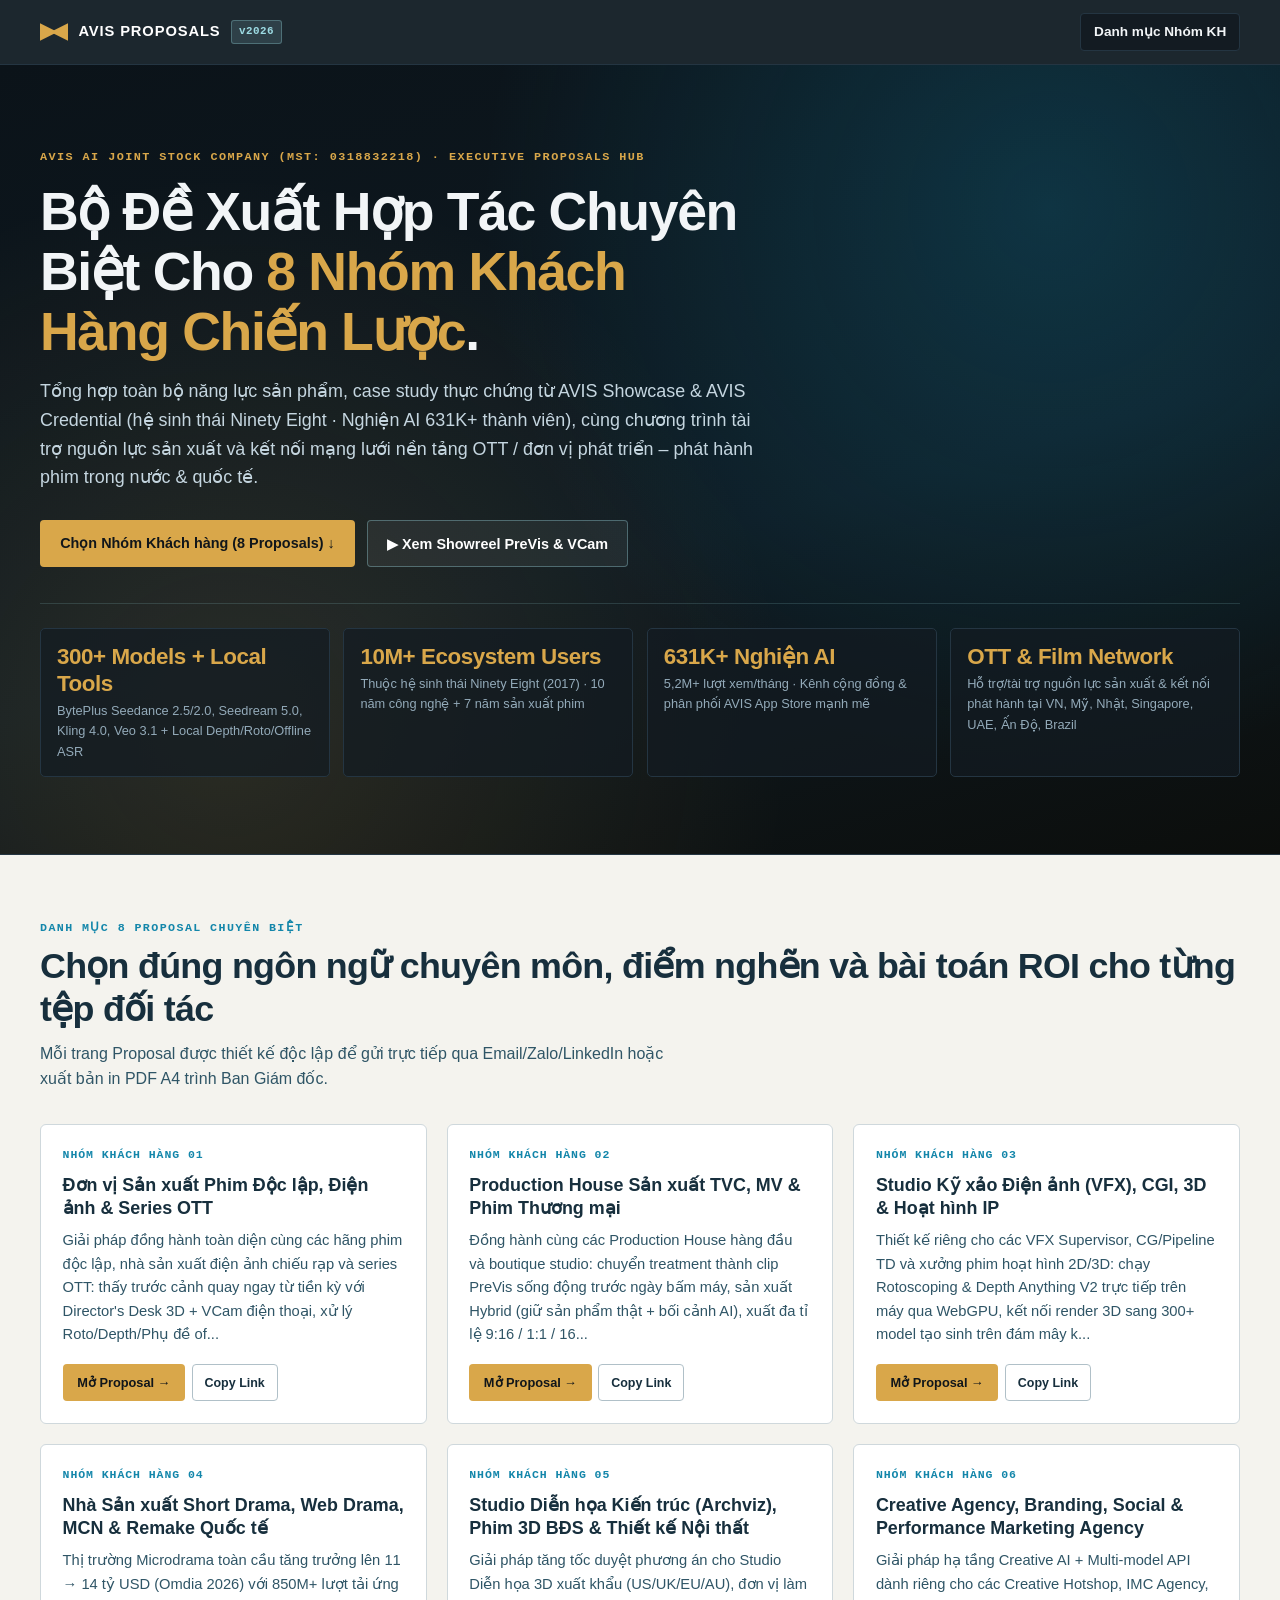
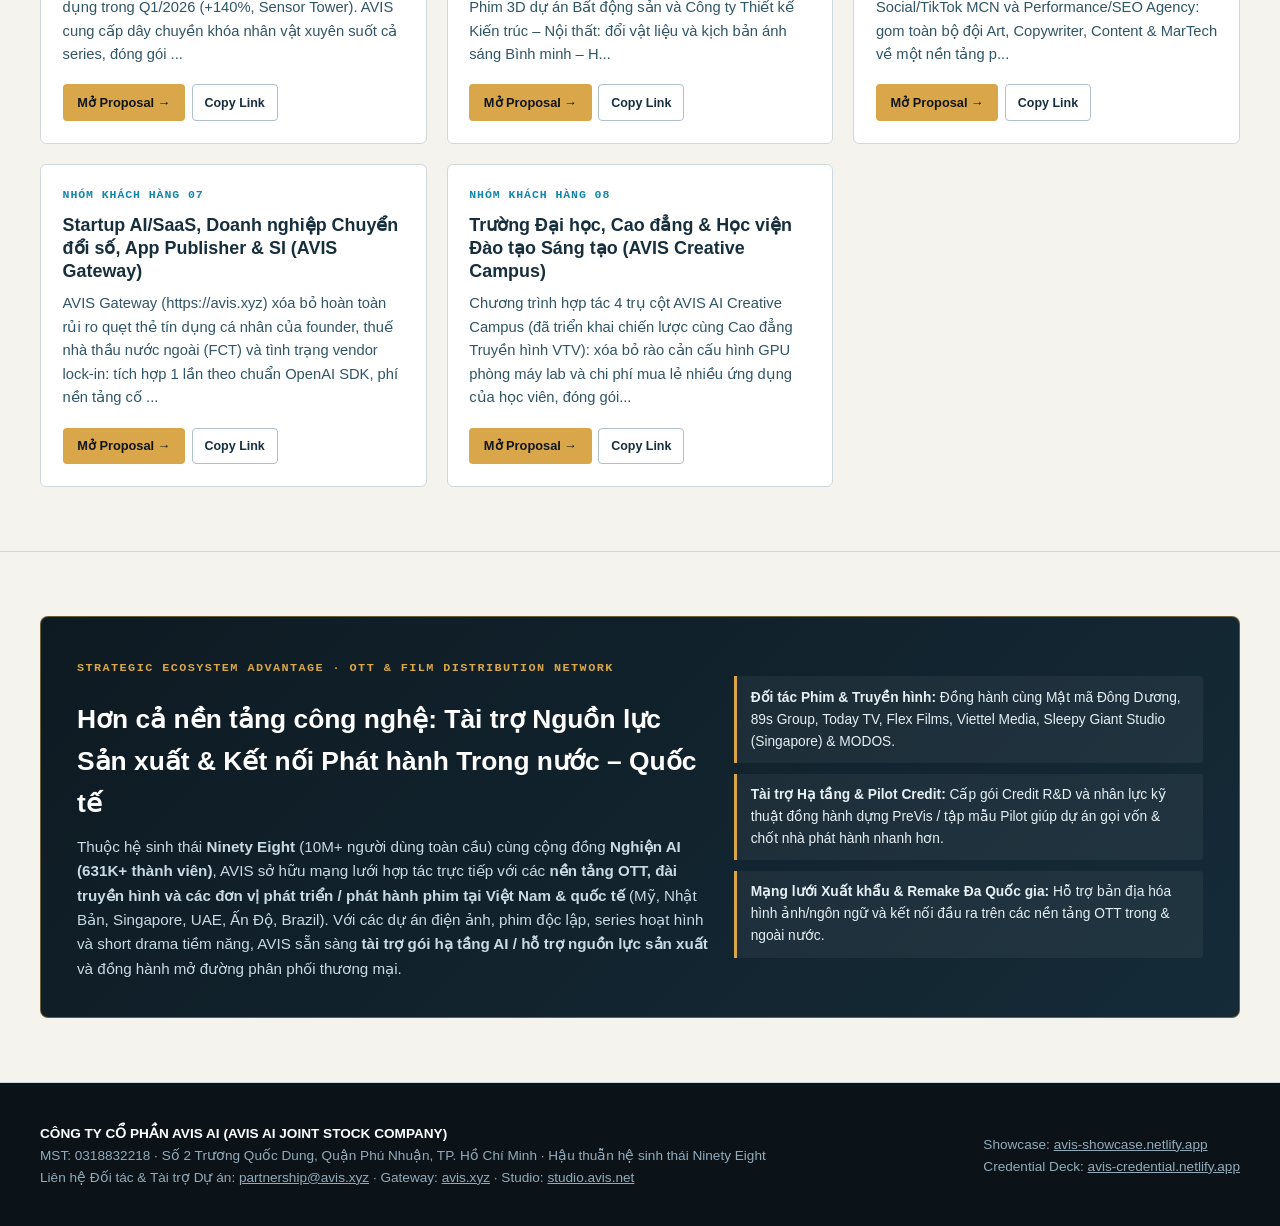
==== index.html @ 112bb8b4 "feat: publish AVIS executive HTML proposals for 8 customer segments" ====
<!DOCTYPE html>
<html lang="vi">
<head>
  <meta charset="utf-8">
  <meta name="viewport" content="width=device-width, initial-scale=1">
  <title>AVIS Executive Proposals Portal — Hồ sơ Đề xuất Hợp tác theo Nhóm Khách hàng</title>
  <meta name="description" content="Cổng tổng hợp trọn bộ HTML Executive Proposals cá nhân hóa theo 8 nhóm khách hàng B2B, Studio, Hãng Phim Độc lập, VFX, Archviz, Agency và Học viện của Công ty Cổ phần AVIS AI.">
  <link rel="stylesheet" href="assets/proposals.css">
</head>
<body>
<header class="site-header">
  <div class="header-inner">
    <a class="site-logo" href="index.html">
      <svg viewBox="0 0 32 20" aria-hidden="true" focusable="false"><polygon points="0,0 20,10 0,20"></polygon><polygon points="32,0 12,10 32,20"></polygon></svg>
      <span>AVIS PROPOSALS</span>
      <span class="logo-badge">v2026</span>
    </a>
    <nav class="site-nav" aria-label="Danh mục Proposal theo nhóm khách hàng">
      <button
        class="menu-button"
        type="button"
        popovertarget="site-menu"
        popovertargetaction="toggle"
        aria-controls="site-menu"
      >
        <span>Danh mục Nhóm KH</span>
      </button>
      <ul id="site-menu" class="site-menu" popover="auto">
        <li><a href="index.html" aria-current="page">Tổng quan</a></li><li><a href="proposals/indie-cinema-ott.html">Phim Độc lập &amp; OTT</a></li><li><a href="proposals/production-house-tvc.html">Production House TVC</a></li><li><a href="proposals/vfx-cgi-animation.html">VFX, CGI &amp; 3D</a></li><li><a href="proposals/short-drama-remake.html">Short Drama &amp; Remake</a></li><li><a href="proposals/archviz-interior-design.html">Archviz &amp; Nội thất</a></li><li><a href="proposals/creative-digital-agency.html">Creative &amp; Digital Agency</a></li><li><a href="proposals/ai-saas-enterprise-gateway.html">AI SaaS &amp; Gateway API</a></li><li><a href="proposals/creative-campus-academy.html">Đại học &amp; Học viện (Campus)</a></li>
      </ul>
    </nav>
  </div>
</header>

<main>
  <section class="hero">
    <div class="container">
      <span class="kicker">AVIS AI JOINT STOCK COMPANY (MST: 0318832218) · EXECUTIVE PROPOSALS HUB</span>
      <h1>Bộ Đề Xuất Hợp Tác Chuyên Biệt Cho <span class="accent-gold">8 Nhóm Khách Hàng Chiến Lược</span>.</h1>
      <p class="hero-sub">
        Tổng hợp toàn bộ năng lực sản phẩm, case study thực chứng từ AVIS Showcase &amp; AVIS Credential (hệ sinh thái Ninety Eight · Nghiện AI 631K+ thành viên),
        cùng chương trình tài trợ nguồn lực sản xuất và kết nối mạng lưới nền tảng OTT / đơn vị phát triển – phát hành phim trong nước &amp; quốc tế.
      </p>
      <div class="hero-actions">
        <a class="btn btn-primary" href="#segments">Chọn Nhóm Khách hàng (8 Proposals) ↓</a>
        <button
          type="button"
          class="btn btn-secondary"
          data-video-src="https://avis-showcase.netlify.app/assets/videos/previs-showreel.mp4"
          data-video-title="AVIS Plan & PreVis Showreel (3D Blockout + VCam + AI Render)"
          data-video-poster="https://avis-showcase.netlify.app/assets/posters/previs.jpg"
        >▶ Xem Showreel PreVis &amp; VCam</button>
      </div>
      <div class="credential-strip">
        <div class="cred-stat">
          <strong>300+ Models + Local Tools</strong>
          <span>BytePlus Seedance 2.5/2.0, Seedream 5.0, Kling 4.0, Veo 3.1 + Local Depth/Roto/Offline ASR</span>
        </div>
        <div class="cred-stat">
          <strong>10M+ Ecosystem Users</strong>
          <span>Thuộc hệ sinh thái Ninety Eight (2017) · 10 năm công nghệ + 7 năm sản xuất phim</span>
        </div>
        <div class="cred-stat">
          <strong>631K+ Nghiện AI</strong>
          <span>5,2M+ lượt xem/tháng · Kênh cộng đồng &amp; phân phối AVIS App Store mạnh mẽ</span>
        </div>
        <div class="cred-stat">
          <strong>OTT &amp; Film Network</strong>
          <span>Hỗ trợ/tài trợ nguồn lực sản xuất &amp; kết nối phát hành tại VN, Mỹ, Nhật, Singapore, UAE, Ấn Độ, Brazil</span>
        </div>
      </div>
    </div>
  </section>

  <section id="segments" class="section">
    <div class="container">
      <div class="section-header">
        <span class="eyebrow">DANH MỤC 8 PROPOSAL CHUYÊN BIỆT</span>
        <h2>Chọn đúng ngôn ngữ chuyên môn, điểm nghẽn và bài toán ROI cho từng tệp đối tác</h2>
        <p>Mỗi trang Proposal được thiết kế độc lập để gửi trực tiếp qua Email/Zalo/LinkedIn hoặc xuất bản in PDF A4 trình Ban Giám đốc.</p>
      </div>
      <div class="grid-2">
        <article class="card">
        <span class="card-num">NHÓM KHÁCH HÀNG 01</span>
        <h3><a class="proposal-link-card" href="proposals/indie-cinema-ott.html">Đơn vị Sản xuất Phim Độc lập, Điện ảnh &amp; Series OTT</a></h3>
        <p>Giải pháp đồng hành toàn diện cùng các hãng phim độc lập, nhà sản xuất điện ảnh chiếu rạp và series OTT: thấy trước cảnh quay ngay từ tiền kỳ với Director&#x27;s Desk 3D + VCam điện thoại, xử lý Roto/Depth/Phụ đề of...</p>
        <div class="pill-row">
          <a class="btn btn-primary" style="padding: 0.45rem 0.85rem; font-size: 0.8rem;" href="proposals/indie-cinema-ott.html">Mở Proposal →</a>
          <button type="button" class="btn btn-secondary" style="padding: 0.45rem 0.75rem; font-size: 0.78rem; color: var(--ink); border-color: var(--border-strong);" data-copy-url="proposals/indie-cinema-ott.html">Copy Link</button>
        </div>
      </article><article class="card">
        <span class="card-num">NHÓM KHÁCH HÀNG 02</span>
        <h3><a class="proposal-link-card" href="proposals/production-house-tvc.html">Production House Sản xuất TVC, MV &amp; Phim Thương mại</a></h3>
        <p>Đồng hành cùng các Production House hàng đầu và boutique studio: chuyển treatment thành clip PreVis sống động trước ngày bấm máy, sản xuất Hybrid (giữ sản phẩm thật + bối cảnh AI), xuất đa tỉ lệ 9:16 / 1:1 / 16...</p>
        <div class="pill-row">
          <a class="btn btn-primary" style="padding: 0.45rem 0.85rem; font-size: 0.8rem;" href="proposals/production-house-tvc.html">Mở Proposal →</a>
          <button type="button" class="btn btn-secondary" style="padding: 0.45rem 0.75rem; font-size: 0.78rem; color: var(--ink); border-color: var(--border-strong);" data-copy-url="proposals/production-house-tvc.html">Copy Link</button>
        </div>
      </article><article class="card">
        <span class="card-num">NHÓM KHÁCH HÀNG 03</span>
        <h3><a class="proposal-link-card" href="proposals/vfx-cgi-animation.html">Studio Kỹ xảo Điện ảnh (VFX), CGI, 3D &amp; Hoạt hình IP</a></h3>
        <p>Thiết kế riêng cho các VFX Supervisor, CG/Pipeline TD và xưởng phim hoạt hình 2D/3D: chạy Rotoscoping &amp; Depth Anything V2 trực tiếp trên máy qua WebGPU, kết nối render 3D sang 300+ model tạo sinh trên đám mây k...</p>
        <div class="pill-row">
          <a class="btn btn-primary" style="padding: 0.45rem 0.85rem; font-size: 0.8rem;" href="proposals/vfx-cgi-animation.html">Mở Proposal →</a>
          <button type="button" class="btn btn-secondary" style="padding: 0.45rem 0.75rem; font-size: 0.78rem; color: var(--ink); border-color: var(--border-strong);" data-copy-url="proposals/vfx-cgi-animation.html">Copy Link</button>
        </div>
      </article><article class="card">
        <span class="card-num">NHÓM KHÁCH HÀNG 04</span>
        <h3><a class="proposal-link-card" href="proposals/short-drama-remake.html">Nhà Sản xuất Short Drama, Web Drama, MCN &amp; Remake Quốc tế</a></h3>
        <p>Thị trường Microdrama toàn cầu tăng trưởng lên 11 → 14 tỷ USD (Omdia 2026) với 850M+ lượt tải ứng dụng trong Q1/2026 (+140%, Sensor Tower). AVIS cung cấp dây chuyền khóa nhân vật xuyên suốt cả series, đóng gói ...</p>
        <div class="pill-row">
          <a class="btn btn-primary" style="padding: 0.45rem 0.85rem; font-size: 0.8rem;" href="proposals/short-drama-remake.html">Mở Proposal →</a>
          <button type="button" class="btn btn-secondary" style="padding: 0.45rem 0.75rem; font-size: 0.78rem; color: var(--ink); border-color: var(--border-strong);" data-copy-url="proposals/short-drama-remake.html">Copy Link</button>
        </div>
      </article><article class="card">
        <span class="card-num">NHÓM KHÁCH HÀNG 05</span>
        <h3><a class="proposal-link-card" href="proposals/archviz-interior-design.html">Studio Diễn họa Kiến trúc (Archviz), Phim 3D BĐS &amp; Thiết kế Nội thất</a></h3>
        <p>Giải pháp tăng tốc duyệt phương án cho Studio Diễn họa 3D xuất khẩu (US/UK/EU/AU), đơn vị làm Phim 3D dự án Bất động sản và Công ty Thiết kế Kiến trúc – Nội thất: đổi vật liệu và kịch bản ánh sáng Bình minh – H...</p>
        <div class="pill-row">
          <a class="btn btn-primary" style="padding: 0.45rem 0.85rem; font-size: 0.8rem;" href="proposals/archviz-interior-design.html">Mở Proposal →</a>
          <button type="button" class="btn btn-secondary" style="padding: 0.45rem 0.75rem; font-size: 0.78rem; color: var(--ink); border-color: var(--border-strong);" data-copy-url="proposals/archviz-interior-design.html">Copy Link</button>
        </div>
      </article><article class="card">
        <span class="card-num">NHÓM KHÁCH HÀNG 06</span>
        <h3><a class="proposal-link-card" href="proposals/creative-digital-agency.html">Creative Agency, Branding, Social &amp; Performance Marketing Agency</a></h3>
        <p>Giải pháp hạ tầng Creative AI + Multi-model API dành riêng cho các Creative Hotshop, IMC Agency, Social/TikTok MCN và Performance/SEO Agency: gom toàn bộ đội Art, Copywriter, Content &amp; MarTech về một nền tảng p...</p>
        <div class="pill-row">
          <a class="btn btn-primary" style="padding: 0.45rem 0.85rem; font-size: 0.8rem;" href="proposals/creative-digital-agency.html">Mở Proposal →</a>
          <button type="button" class="btn btn-secondary" style="padding: 0.45rem 0.75rem; font-size: 0.78rem; color: var(--ink); border-color: var(--border-strong);" data-copy-url="proposals/creative-digital-agency.html">Copy Link</button>
        </div>
      </article><article class="card">
        <span class="card-num">NHÓM KHÁCH HÀNG 07</span>
        <h3><a class="proposal-link-card" href="proposals/ai-saas-enterprise-gateway.html">Startup AI/SaaS, Doanh nghiệp Chuyển đổi số, App Publisher &amp; SI (AVIS Gateway)</a></h3>
        <p>AVIS Gateway (https://avis.xyz) xóa bỏ hoàn toàn rủi ro quẹt thẻ tín dụng cá nhân của founder, thuế nhà thầu nước ngoài (FCT) và tình trạng vendor lock-in: tích hợp 1 lần theo chuẩn OpenAI SDK, phí nền tảng cố ...</p>
        <div class="pill-row">
          <a class="btn btn-primary" style="padding: 0.45rem 0.85rem; font-size: 0.8rem;" href="proposals/ai-saas-enterprise-gateway.html">Mở Proposal →</a>
          <button type="button" class="btn btn-secondary" style="padding: 0.45rem 0.75rem; font-size: 0.78rem; color: var(--ink); border-color: var(--border-strong);" data-copy-url="proposals/ai-saas-enterprise-gateway.html">Copy Link</button>
        </div>
      </article><article class="card">
        <span class="card-num">NHÓM KHÁCH HÀNG 08</span>
        <h3><a class="proposal-link-card" href="proposals/creative-campus-academy.html">Trường Đại học, Cao đẳng &amp; Học viện Đào tạo Sáng tạo (AVIS Creative Campus)</a></h3>
        <p>Chương trình hợp tác 4 trụ cột AVIS AI Creative Campus (đã triển khai chiến lược cùng Cao đẳng Truyền hình VTV): xóa bỏ rào cản cấu hình GPU phòng máy lab và chi phí mua lẻ nhiều ứng dụng của học viên, đóng gói...</p>
        <div class="pill-row">
          <a class="btn btn-primary" style="padding: 0.45rem 0.85rem; font-size: 0.8rem;" href="proposals/creative-campus-academy.html">Mở Proposal →</a>
          <button type="button" class="btn btn-secondary" style="padding: 0.45rem 0.75rem; font-size: 0.78rem; color: var(--ink); border-color: var(--border-strong);" data-copy-url="proposals/creative-campus-academy.html">Copy Link</button>
        </div>
      </article>
      </div>
    </div>
  </section>

  <section class="section">
  <div class="container">
    <div class="ott-banner">
      <div>
        <span class="kicker">STRATEGIC ECOSYSTEM ADVANTAGE · OTT &amp; FILM DISTRIBUTION NETWORK</span>
        <h3>Hơn cả nền tảng công nghệ: Tài trợ Nguồn lực Sản xuất &amp; Kết nối Phát hành Trong nước – Quốc tế</h3>
        <p>
          Thuộc hệ sinh thái <strong>Ninety Eight</strong> (10M+ người dùng toàn cầu) cùng cộng đồng <strong>Nghiện AI (631K+ thành viên)</strong>,
          AVIS sở hữu mạng lưới hợp tác trực tiếp với các <strong>nền tảng OTT, đài truyền hình và các đơn vị phát triển / phát hành phim tại Việt Nam &amp; quốc tế</strong>
          (Mỹ, Nhật Bản, Singapore, UAE, Ấn Độ, Brazil). Với các dự án điện ảnh, phim độc lập, series hoạt hình và short drama tiềm năng,
          AVIS sẵn sàng <strong>tài trợ gói hạ tầng AI / hỗ trợ nguồn lực sản xuất</strong> và đồng hành mở đường phân phối thương mại.
        </p>
      </div>
      <ul class="ott-list">
        <li><strong>Đối tác Phim &amp; Truyền hình:</strong> Đồng hành cùng Mật mã Đông Dương, 89s Group, Today TV, Flex Films, Viettel Media, Sleepy Giant Studio (Singapore) &amp; MODOS.</li>
        <li><strong>Tài trợ Hạ tầng &amp; Pilot Credit:</strong> Cấp gói Credit R&amp;D và nhân lực kỹ thuật đồng hành dựng PreVis / tập mẫu Pilot giúp dự án gọi vốn &amp; chốt nhà phát hành nhanh hơn.</li>
        <li><strong>Mạng lưới Xuất khẩu &amp; Remake Đa Quốc gia:</strong> Hỗ trợ bản địa hóa hình ảnh/ngôn ngữ và kết nối đầu ra trên các nền tảng OTT trong &amp; ngoài nước.</li>
      </ul>
    </div>
  </div>
</section>
</main>

<footer class="site-footer">
  <div class="container footer-grid">
    <div>
      <strong>CÔNG TY CỔ PHẦN AVIS AI (AVIS AI JOINT STOCK COMPANY)</strong><br>
      MST: 0318832218 · Số 2 Trương Quốc Dung, Quận Phú Nhuận, TP. Hồ Chí Minh · Hậu thuẫn hệ sinh thái Ninety Eight<br>
      Liên hệ Đối tác &amp; Tài trợ Dự án: <a href="mailto:partnership@avis.xyz">partnership@avis.xyz</a> ·
      Gateway: <a href="https://avis.xyz" target="_blank" rel="noopener">avis.xyz</a> ·
      Studio: <a href="https://studio.avis.net" target="_blank" rel="noopener">studio.avis.net</a>
    </div>
    <div>
      Showcase: <a href="https://avis-showcase.netlify.app/" target="_blank" rel="noopener">avis-showcase.netlify.app</a><br>
      Credential Deck: <a href="https://avis-credential.netlify.app/" target="_blank" rel="noopener">avis-credential.netlify.app</a>
    </div>
  </div>
</footer>

<dialog id="demoVideoDialog" class="video-dialog" closedby="any" aria-labelledby="demoDialogTitle">
  <div class="dialog-inner">
    <form method="dialog" class="dialog-bar">
      <h2 id="demoDialogTitle">AVIS Showcase Demo</h2>
      <button type="submit" class="dialog-close-btn">Đóng (Esc)</button>
    </form>
    <video id="dialogVideoPlayer" class="dialog-video" controls playsinline preload="metadata"></video>
  </div>
</dialog>
<script type="module" src="assets/proposals.js"></script>
</body>
</html>
---- assets/proposals.css ----
/* ==========================================================================
   AVIS Executive Proposals Design System
   Synthesized from avis-showcase.netlify.app + avis-credential.netlify.app
   ========================================================================== */

:root {
  /* Dark Cinematic Tokens (from avis-showcase & avis-credential dark slides) */
  --bg-dark: #0c0e0c;
  --bg-navy: #0e1a22;
  --surface-dark: #131b22;
  --surface-elevated: #18242e;
  --border-dark: #243542;
  --text-on-dark: #f2f5f7;
  --text-muted-dark: #93aab9;

  /* Warm Paper Executive Tokens (from avis-credential paper slides & showcase film section) */
  --bg-paper: #f4f3ee;
  --surface-paper: #ffffff;
  --surface-subtle: #ebede8;
  --border-paper: #cfd8dc;
  --border-strong: #b0c0c8;
  --ink: #172f3d;
  --ink-secondary: #2f5566;
  --ink-muted: #567384;

  /* Brand Accents */
  --azure: #1386aa;
  --azure-deep: #0f6986;
  --azure-light: #9ddce4;
  --azure-tint: #e6f3f6;
  --gold: #d9a74a;
  --gold-deep: #8f6b28;
  --gold-soft: rgba(217, 167, 74, 0.14);

  /* Typography */
  --font-sans: "Inter", -apple-system, BlinkMacSystemFont, "Segoe UI", Roboto, "Helvetica Neue", Arial, sans-serif;
  --font-serif: "Cinzel", Georgia, "Times New Roman", serif;
  --font-mono: ui-monospace, "SF Mono", Menlo, Consolas, monospace;

  --max-w: 1240px;
  --header-h: 4rem;
}

*,
*::before,
*::after {
  box-sizing: border-box;
}

html {
  scroll-behavior: smooth;
  color-scheme: light;
}

body {
  margin: 0;
  font-family: var(--font-sans);
  background: var(--bg-paper);
  color: var(--ink);
  line-height: 1.6;
  -webkit-font-smoothing: antialiased;
}

a {
  color: inherit;
}

:focus-visible {
  outline: 3px solid var(--azure);
  outline-offset: 3px;
}

/* ==========================================================================
   Responsive Site Header & Navbar (modern-web-guidance: navbar)
   ========================================================================== */
.site-header {
  position: sticky;
  inset-block-start: 0;
  z-index: 90;
  background: rgba(14, 26, 34, 0.94);
  backdrop-filter: blur(12px);
  border-block-end: 1px solid var(--border-dark);
  color: var(--text-on-dark);
}

.site-header.is-measuring,
.site-header.is-measuring * {
  transition: none !important;
}

.header-inner {
  max-inline-size: var(--max-w);
  margin-inline: auto;
  padding-inline: 1.25rem;
  min-block-size: var(--header-h);
  display: flex;
  align-items: center;
  justify-content: space-between;
  gap: 1rem;
}

.header-inner > * {
  flex-shrink: 0;
  white-space: nowrap;
}

.site-logo {
  display: inline-flex;
  align-items: center;
  gap: 0.65rem;
  text-decoration: none;
  font-weight: 700;
  font-size: 0.92rem;
  letter-spacing: 0.06em;
  color: #ffffff;
}

.site-logo svg {
  inline-size: 28px;
  block-size: 18px;
  fill: var(--gold);
}

.logo-badge {
  font-family: var(--font-mono);
  font-size: 0.68rem;
  padding: 0.15rem 0.45rem;
  border-radius: 3px;
  background: rgba(157, 220, 228, 0.14);
  color: var(--azure-light);
  border: 1px solid rgba(157, 220, 228, 0.3);
  letter-spacing: 0.04em;
}

.site-nav {
  display: flex;
  align-items: center;
  gap: 0.5rem;
}

.menu-button {
  anchor-name: --menu-button;
  display: inline-flex;
  align-items: center;
  gap: 0.45rem;
  padding: 0.45rem 0.8rem;
  border-radius: 4px;
  border: 1px solid var(--border-dark);
  background: var(--surface-dark);
  color: var(--text-on-dark);
  font: inherit;
  font-size: 0.85rem;
  font-weight: 600;
  cursor: pointer;
}

.site-menu {
  list-style: none;
  position: fixed;
  inset: auto;
  inset-block-start: 4.25rem;
  inset-block-start: anchor(--menu-button bottom);
  inset-inline-end: 1rem;
  inline-size: min(86dvw, 23rem);
  max-inline-size: calc(100dvw - 2rem);
  block-size: fit-content;
  max-block-size: calc(100dvh - 5.5rem);
  margin-block-start: 0.4rem;
  padding: 0.6rem;
  overflow: auto;
  background: var(--bg-navy);
  color: var(--text-on-dark);
  border: 1px solid var(--border-dark);
  border-radius: 6px;
  box-shadow: 0 18px 40px rgba(0, 0, 0, 0.45);
}

.site-menu:not(:is(:popover-open, .\:popover-open)) {
  display: none;
}

.site-menu:is(:popover-open, .\:popover-open) {
  display: grid;
  gap: 0.2rem;
}

.site-menu a {
  display: block;
  padding: 0.5rem 0.7rem;
  text-decoration: none;
  font-size: 0.82rem;
  font-weight: 500;
  color: #d7e4ec;
  border-radius: 4px;
  position: relative;
}

.site-menu a:hover {
  background: rgba(157, 220, 228, 0.1);
  color: #ffffff;
}

/* WCAG 1.4.1: indicate current page with shape + high-contrast color (>=3:1) */
.site-menu a[aria-current="page"] {
  color: #ffffff;
  font-weight: 700;
  background: rgba(19, 134, 170, 0.22);
}

.site-menu a[aria-current="page"]::after {
  content: "";
  position: absolute;
  inset-inline: 0.55rem;
  inset-block-end: 0.15rem;
  border-block-end: 2.5px solid var(--gold);
}

.site-header.is-wide .menu-button {
  display: none;
}

.site-header.is-wide .site-menu {
  position: static;
  display: flex;
  align-items: center;
  gap: 0.15rem;
  inline-size: auto;
  max-inline-size: none;
  block-size: auto;
  max-block-size: none;
  overflow: visible;
  margin: 0;
  padding: 0;
  border: 0;
  background: transparent;
  box-shadow: none;
}

.site-header.is-wide .site-menu::backdrop {
  display: none;
}

/* ==========================================================================
   Dark Cinematic Hero
   ========================================================================== */
.hero {
  background:
    radial-gradient(circle at 82% 18%, rgba(19, 134, 170, 0.26), transparent 46%),
    radial-gradient(circle at 18% 85%, rgba(217, 167, 74, 0.14), transparent 45%),
    linear-gradient(165deg, #0b1319 0%, #0e1a22 58%, #0c0e0c 100%);
  color: var(--text-on-dark);
  padding-block: clamp(3rem, 6vw, 5rem);
  border-block-end: 1px solid var(--border-dark);
}

.container {
  max-inline-size: var(--max-w);
  margin-inline: auto;
  padding-inline: 1.25rem;
}

.kicker {
  display: inline-flex;
  align-items: center;
  gap: 0.55rem;
  font-family: var(--font-mono);
  font-size: 0.74rem;
  font-weight: 600;
  letter-spacing: 0.12em;
  text-transform: uppercase;
  color: var(--gold);
  margin-block-end: 0.9rem;
}

.hero h1 {
  margin: 0 0 1rem;
  font-size: clamp(2rem, 4.4vw, 3.35rem);
  line-height: 1.12;
  letter-spacing: -0.025em;
  max-inline-size: 24ch;
}

.hero h1 .accent-gold {
  color: var(--gold);
}

.hero h1 .accent-azure {
  color: var(--azure-light);
}

.hero-sub {
  font-size: clamp(1rem, 1.4vw, 1.16rem);
  color: #c5d6e0;
  max-inline-size: 72ch;
  margin: 0 0 1.75rem;
}

.hero-actions {
  display: flex;
  flex-wrap: wrap;
  gap: 0.75rem;
  margin-block-end: 2.25rem;
}

.btn {
  display: inline-flex;
  align-items: center;
  gap: 0.5rem;
  padding: 0.7rem 1.2rem;
  border-radius: 4px;
  font-family: inherit;
  font-size: 0.9rem;
  font-weight: 600;
  text-decoration: none;
  cursor: pointer;
  border: 1px solid transparent;
}

.btn-primary {
  background: var(--gold);
  color: #11161a;
}

.btn-primary:hover {
  background: #e4b65c;
}

.btn-secondary {
  background: rgba(255, 255, 255, 0.06);
  color: #ffffff;
  border-color: rgba(157, 220, 228, 0.35);
}

.btn-secondary:hover {
  background: rgba(157, 220, 228, 0.14);
}

.credential-strip {
  display: grid;
  grid-template-columns: repeat(auto-fit, minmax(210px, 1fr));
  gap: 0.85rem;
  padding-block-start: 1.5rem;
  border-block-start: 1px solid rgba(157, 220, 228, 0.16);
}

.cred-stat {
  background: rgba(19, 27, 34, 0.72);
  border: 1px solid var(--border-dark);
  border-radius: 5px;
  padding: 0.9rem 1rem;
}

.cred-stat strong {
  display: block;
  font-size: 1.4rem;
  color: var(--gold);
  letter-spacing: -0.02em;
  line-height: 1.2;
}

.cred-stat span {
  display: block;
  font-size: 0.8rem;
  color: var(--text-muted-dark);
  margin-block-start: 0.2rem;
}

/* ==========================================================================
   Sections & Cards
   ========================================================================== */
.section {
  padding-block: clamp(2.75rem, 5vw, 4.25rem);
  border-block-end: 1px solid var(--border-paper);
}

.section-dark {
  background: var(--bg-navy);
  color: var(--text-on-dark);
  border-block-end-color: var(--border-dark);
}

.section-header {
  margin-block-end: 2rem;
}

.section-header .eyebrow {
  font-family: var(--font-mono);
  font-size: 0.73rem;
  font-weight: 700;
  letter-spacing: 0.12em;
  text-transform: uppercase;
  color: var(--azure);
  display: block;
  margin-block-end: 0.45rem;
}

.section-dark .section-header .eyebrow {
  color: var(--gold);
}

.section-header h2 {
  margin: 0 0 0.6rem;
  font-size: clamp(1.55rem, 2.8vw, 2.25rem);
  letter-spacing: -0.02em;
  line-height: 1.2;
}

.section-header p {
  margin: 0;
  max-inline-size: 72ch;
  color: var(--ink-secondary);
}

.section-dark .section-header p {
  color: var(--text-muted-dark);
}

.grid-3 {
  display: grid;
  grid-template-columns: repeat(auto-fit, minmax(280px, 1fr));
  gap: 1.15rem;
}

.grid-2 {
  display: grid;
  grid-template-columns: repeat(auto-fit, minmax(320px, 1fr));
  gap: 1.25rem;
}

.card {
  background: var(--surface-paper);
  border: 1px solid var(--border-paper);
  border-radius: 6px;
  padding: 1.35rem;
  display: flex;
  flex-direction: column;
  gap: 0.55rem;
}

.card-dark {
  background: var(--surface-dark);
  border: 1px solid var(--border-dark);
  color: var(--text-on-dark);
}

.card-num {
  font-family: var(--font-mono);
  font-size: 0.72rem;
  font-weight: 700;
  color: var(--azure);
  letter-spacing: 0.08em;
  text-transform: uppercase;
}

.card-dark .card-num {
  color: var(--gold);
}

.card h3 {
  margin: 0;
  font-size: 1.12rem;
  line-height: 1.3;
}

.card p {
  margin: 0;
  font-size: 0.92rem;
  color: var(--ink-secondary);
}

.card-dark p {
  color: var(--text-muted-dark);
}

.pill-row {
  display: flex;
  flex-wrap: wrap;
  gap: 0.4rem;
  margin-block-start: auto;
  padding-block-start: 0.55rem;
}

.pill {
  font-family: var(--font-mono);
  font-size: 0.7rem;
  padding: 0.2rem 0.5rem;
  border-radius: 3px;
  background: var(--azure-tint);
  color: var(--azure-deep);
  border: 1px solid rgba(19, 134, 170, 0.22);
}

.card-dark .pill {
  background: rgba(157, 220, 228, 0.1);
  color: var(--azure-light);
  border-color: rgba(157, 220, 228, 0.24);
}

/* ==========================================================================
   OTT & Film Distribution Network Banner
   ========================================================================== */
.ott-banner {
  background: linear-gradient(135deg, #0e1a22 0%, #152b38 100%);
  color: var(--text-on-dark);
  border: 1px solid rgba(217, 167, 74, 0.45);
  border-radius: 8px;
  padding: clamp(1.5rem, 3vw, 2.25rem);
  display: grid;
  grid-template-columns: 1.35fr 1fr;
  gap: 1.5rem;
  align-items: center;
}

@media (width < 820px) {
  .ott-banner {
    grid-template-columns: 1fr;
  }
}

.ott-banner h3 {
  margin: 0.35rem 0 0.65rem;
  font-size: clamp(1.25rem, 2.2vw, 1.65rem);
  color: #ffffff;
}

.ott-banner p {
  margin: 0;
  color: #c8dae4;
  font-size: 0.95rem;
}

.ott-list {
  margin: 0;
  padding: 0;
  list-style: none;
  display: grid;
  gap: 0.65rem;
}

.ott-list li {
  background: rgba(255, 255, 255, 0.05);
  border-inline-start: 3px solid var(--gold);
  padding: 0.65rem 0.85rem;
  border-radius: 0 4px 4px 0;
  font-size: 0.86rem;
  color: #e6eff4;
}

/* ==========================================================================
   Tabbed Pipeline Explorer (modern-web-guidance: tabs)
   ========================================================================== */
@property --fade-start {
  syntax: "<length>";
  inherits: false;
  initial-value: 0px;
}

@property --fade-end {
  syntax: "<length>";
  inherits: false;
  initial-value: 0px;
}

@keyframes reveal-fade-start {
  to {
    --fade-start: var(--fade-size);
  }
}

@keyframes hide-fade-end {
  from {
    --fade-end: var(--fade-size);
  }
}

.tabs {
  display: grid;
  gap: 0;
}

.tablist-scroller {
  display: flex;
  overflow-x: auto;
  scroll-snap-type: inline proximity;
  scroll-padding-inline: 2.5rem;
  border-block-end: 1px solid var(--border-paper);
  gap: 0.25rem;
  scrollbar-width: none;
  --fade-size: 2.5rem;
  --fade-dir: right;
  --fade-start-pos: 0;
  --fade-end-pos: 100%;
  mask:
    linear-gradient(black, black) no-clip subtract,
    linear-gradient(to var(--fade-dir), black, transparent) var(--fade-start-pos) 0 / var(--fade-start) 100% no-repeat no-clip,
    linear-gradient(to var(--fade-dir), transparent, black) var(--fade-end-pos) 0 / var(--fade-end) 100% no-repeat no-clip;
  animation: reveal-fade-start linear both, hide-fade-end linear both;
  animation-timeline: scroll(self inline);
  animation-range: 0 var(--fade-size), calc(100% - var(--fade-size)) 100%;
  transition: --fade-start 0.2s, --fade-end 0.2s;
}

.tablist-scroller::-webkit-scrollbar {
  display: none;
}

.tablist-scroller.more-start {
  --fade-start: var(--fade-size);
}

.tablist-scroller.more-end {
  --fade-end: var(--fade-size);
}

.tablist-scroller [role="tab"],
.tablist-scroller button {
  flex: none;
  scroll-snap-align: start;
  position: relative;
  appearance: none;
  border: 0;
  background: transparent;
  padding: 0.8rem 1.05rem;
  font: inherit;
  font-size: 0.9rem;
  font-weight: 600;
  color: var(--ink-muted);
  cursor: pointer;
}

.tablist-scroller [aria-selected="true"] {
  color: var(--azure-deep);
}

/* WCAG 1.4.1: border underline on pseudo-element so forced-colors preserves it */
.tablist-scroller [aria-selected="true"]::after {
  content: "";
  position: absolute;
  inset: auto 0 0;
  border-block-end: 3px solid var(--azure);
}

.tabpanels-stack {
  display: grid;
}

/* Place all panels in same grid cell and keep box styles on child wrapper so hidden="until-found" leaves zero empty strip */
.tabpanels-stack > [role="tabpanel"] {
  grid-area: 1 / 1;
}

.tabpanel-card {
  margin-block-start: 1.15rem;
  background: var(--surface-paper);
  border: 1px solid var(--border-paper);
  border-radius: 6px;
  padding: 1.5rem;
  display: grid;
  grid-template-columns: 1.2fr 1fr;
  gap: 1.5rem;
}

@media (width < 760px) {
  .tabpanel-card {
    grid-template-columns: 1fr;
  }
}

.tabpanel-card h3 {
  margin: 0 0 0.5rem;
  font-size: 1.2rem;
}

.tabpanel-card ul {
  margin: 0.65rem 0 0;
  padding-inline-start: 1.2rem;
  display: grid;
  gap: 0.4rem;
  color: var(--ink-secondary);
  font-size: 0.92rem;
}

.tabpanel-meta {
  background: #f8fafb;
  border: 1px solid var(--border-paper);
  border-radius: 5px;
  padding: 1.1rem;
  font-size: 0.88rem;
}

.tabpanel-meta strong {
  display: block;
  color: var(--azure-deep);
  font-family: var(--font-mono);
  font-size: 0.74rem;
  text-transform: uppercase;
  letter-spacing: 0.08em;
  margin-block-end: 0.4rem;
}

/* ==========================================================================
   Video Showcase Cards & Light-Dismiss Dialog (modern-web-guidance)
   ========================================================================== */
.demo-grid {
  display: grid;
  grid-template-columns: repeat(auto-fit, minmax(275px, 1fr));
  gap: 1.15rem;
}

.demo-card {
  background: var(--surface-dark);
  border: 1px solid var(--border-dark);
  border-radius: 5px;
  overflow: hidden;
  display: flex;
  flex-direction: column;
}

.demo-thumb {
  position: relative;
  aspect-ratio: 16 / 9;
  background: #070b0f;
  overflow: hidden;
}

.demo-thumb img {
  inline-size: 100%;
  block-size: 100%;
  object-fit: cover;
  display: block;
}

.demo-play-btn {
  position: absolute;
  inset: 0;
  inline-size: 100%;
  block-size: 100%;
  border: 0;
  background: linear-gradient(to top, rgba(7, 11, 15, 0.82), rgba(7, 11, 15, 0.18));
  color: #ffffff;
  display: flex;
  align-items: center;
  justify-content: center;
  cursor: pointer;
  font: inherit;
}

.play-pill {
  display: inline-flex;
  align-items: center;
  gap: 0.45rem;
  padding: 0.5rem 0.9rem;
  border-radius: 3px;
  background: rgba(12, 14, 12, 0.88);
  border: 1px solid var(--gold);
  color: var(--gold);
  font-family: var(--font-mono);
  font-size: 0.76rem;
  font-weight: 600;
}

.demo-body {
  padding: 1rem 1.1rem 1.15rem;
  display: flex;
  flex-direction: column;
  gap: 0.35rem;
}

.demo-tag {
  font-family: var(--font-mono);
  font-size: 0.68rem;
  color: var(--gold);
  text-transform: uppercase;
  letter-spacing: 0.08em;
}

.demo-body h3 {
  margin: 0;
  font-size: 1.02rem;
  color: #ffffff;
}

.demo-body p {
  margin: 0;
  font-size: 0.85rem;
  color: var(--text-muted-dark);
}

dialog.video-dialog {
  max-inline-size: min(960px, 94dvw);
  inline-size: 100%;
  padding: 0;
  border: 1px solid var(--border-dark);
  border-radius: 8px;
  background: #0b1116;
  color: #ffffff;
  box-shadow: 0 24px 64px rgba(0, 0, 0, 0.65);
}

dialog.video-dialog::backdrop {
  background-color: rgba(5, 10, 14, 0.82);
  backdrop-filter: blur(6px);
}

.dialog-inner {
  padding: 1rem 1.15rem 1.2rem;
}

.dialog-bar {
  display: flex;
  align-items: center;
  justify-content: space-between;
  gap: 1rem;
  margin-block-end: 0.75rem;
}

.dialog-bar h2 {
  margin: 0;
  font-size: 1.05rem;
}

.dialog-close-btn {
  padding: 0.4rem 0.8rem;
  border-radius: 4px;
  border: 1px solid var(--border-dark);
  background: var(--surface-elevated);
  color: #ffffff;
  font: inherit;
  font-size: 0.82rem;
  font-weight: 600;
  cursor: pointer;
}

.dialog-video {
  inline-size: 100%;
  aspect-ratio: 16 / 9;
  background: #000000;
  border-radius: 4px;
  display: block;
}

/* ==========================================================================
   Responsive Benchmark Table (modern-web-guidance: responsive-table)
   ========================================================================== */
.table-wrapper {
  overflow: auto;
  max-inline-size: 100%;
  max-block-size: min(560px, 80dvh);
  container-type: inline-size;
  border: 1px solid var(--border-paper);
  border-radius: 6px;
  background: var(--surface-paper);
}

.benchmark-table {
  inline-size: 100%;
  border-collapse: separate;
  border-spacing: 0;
  font-size: 0.9rem;
}

.benchmark-table caption {
  text-align: start;
  padding: 0.9rem 1.1rem;
  font-weight: 700;
  color: var(--ink);
  background: #f8fafb;
  border-block-end: 1px solid var(--border-paper);
}

.benchmark-table thead {
  position: sticky;
  inset-block-start: 0;
  z-index: 2;
}

.benchmark-table thead th {
  background: #eef3f6;
  color: var(--ink);
  font-weight: 700;
  text-align: start;
  padding: 0.8rem 1rem;
  border-block-end: 1px solid var(--border-strong);
  white-space: nowrap;
}

.benchmark-table tbody th,
.benchmark-table tbody td {
  padding: 0.85rem 1rem;
  border-block-end: 1px solid var(--border-paper);
  vertical-align: top;
}

.benchmark-table tbody th {
  position: sticky;
  inset-inline-start: 0;
  z-index: 1;
  background: #ffffff;
  text-align: start;
  font-weight: 600;
  color: var(--ink);
}

@container (width < 600px) {
  .benchmark-table,
  .benchmark-table thead,
  .benchmark-table tbody,
  .benchmark-table tr,
  .benchmark-table th,
  .benchmark-table td {
    display: block;
  }

  .benchmark-table thead {
    display: none;
  }

  .benchmark-table tr {
    margin: 0.75rem;
    border: 1px solid var(--border-paper);
    border-radius: 5px;
    overflow: hidden;
  }

  .benchmark-table tbody th {
    position: sticky;
    inset-block-start: 0;
    z-index: 2;
    background: #eef3f6;
  }

  .benchmark-table td:nth-child(2)::before {
    content: var(--label-2) ": ";
    font-weight: 700;
    color: var(--ink-secondary);
  }

  .benchmark-table td:nth-child(3)::before {
    content: var(--label-3) ": ";
    font-weight: 700;
    color: var(--azure-deep);
  }

  .benchmark-table td:nth-child(4)::before {
    content: var(--label-4) ": ";
    font-weight: 700;
    color: var(--gold-deep);
  }
}

/* ==========================================================================
   Roadmap Steps & Segment Directory Cards
   ========================================================================== */
.steps-grid {
  display: grid;
  grid-template-columns: repeat(auto-fit, minmax(240px, 1fr));
  gap: 1rem;
}

.step-box {
  background: var(--surface-paper);
  border: 1px solid var(--border-paper);
  border-inline-start: 4px solid var(--azure);
  border-radius: 5px;
  padding: 1.15rem;
}

.step-box .step-week {
  font-family: var(--font-mono);
  font-size: 0.72rem;
  font-weight: 700;
  color: var(--azure-deep);
  text-transform: uppercase;
  letter-spacing: 0.08em;
}

.step-box h3 {
  margin: 0.3rem 0 0.45rem;
  font-size: 1.02rem;
}

.step-box p {
  margin: 0;
  font-size: 0.88rem;
  color: var(--ink-secondary);
}

.proposal-link-card {
  text-decoration: none;
  transition: transform 0.16s ease, border-color 0.16s ease, box-shadow 0.16s ease;
}

.proposal-link-card:hover {
  transform: translateY(-2px);
  border-color: var(--azure);
  box-shadow: 0 10px 26px rgba(19, 134, 170, 0.12);
}

.card-cta {
  margin-block-start: auto;
  padding-block-start: 0.75rem;
  font-size: 0.85rem;
  font-weight: 700;
  color: var(--azure-deep);
  display: inline-flex;
  align-items: center;
  gap: 0.35rem;
}

/* ==========================================================================
   Footer & Print Stylesheet
   ========================================================================== */
.site-footer {
  background: #0b1319;
  color: var(--text-muted-dark);
  padding-block: 2.5rem;
  font-size: 0.85rem;
}

.footer-grid {
  display: flex;
  flex-wrap: wrap;
  justify-content: space-between;
  gap: 1.5rem;
  align-items: center;
}

.footer-grid strong {
  color: #ffffff;
}

@media print {
  .site-header,
  .hero-actions,
  .demo-play-btn .play-pill,
  dialog {
    display: none !important;
  }

  body {
    background: #ffffff;
    color: #000000;
  }

  .hero,
  .section-dark,
  .ott-banner {
    background: #ffffff !important;
    color: #000000 !important;
    border: 1px solid #999999 !important;
  }

  .hero h1,
  .hero-sub,
  .cred-stat strong,
  .cred-stat span,
  .ott-banner h3,
  .ott-banner p,
  .ott-list li {
    color: #000000 !important;
  }

  .tabpanels-stack > [role="tabpanel"][hidden] {
    display: block !important;
  }
}
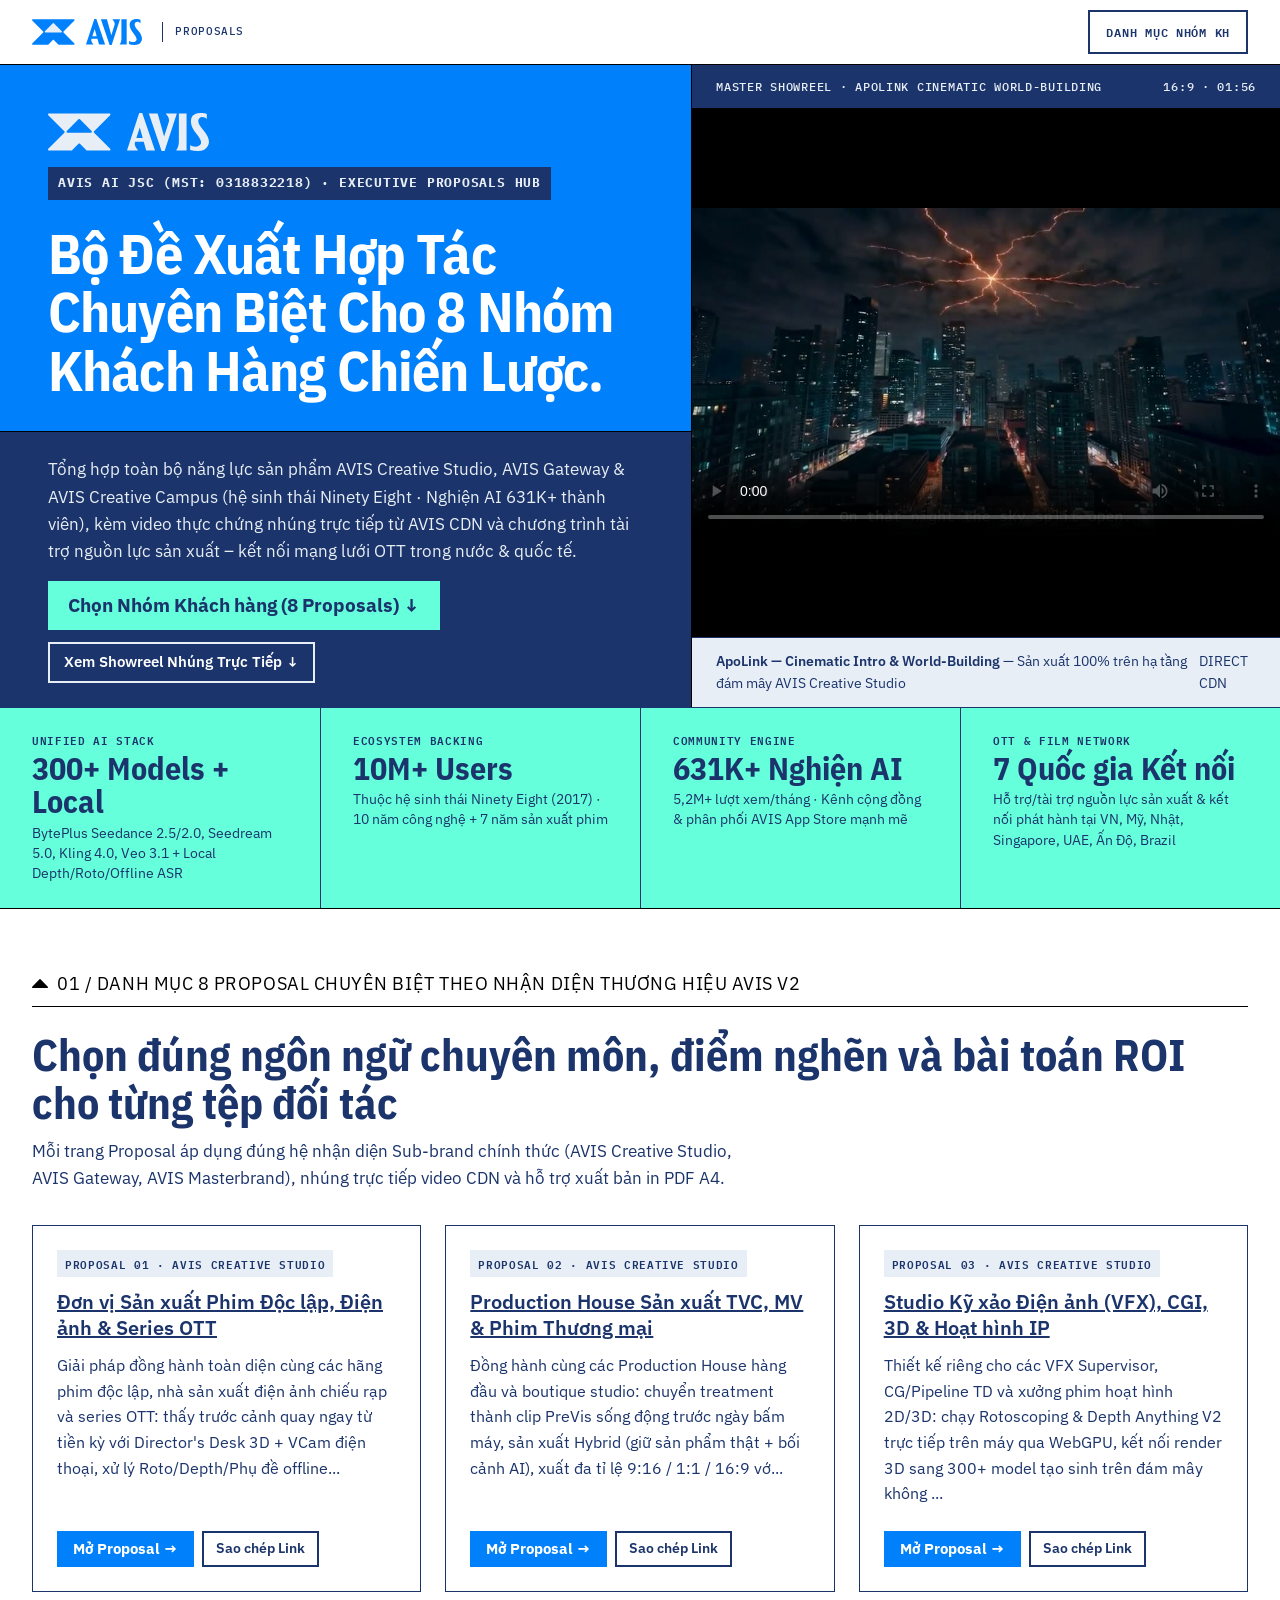
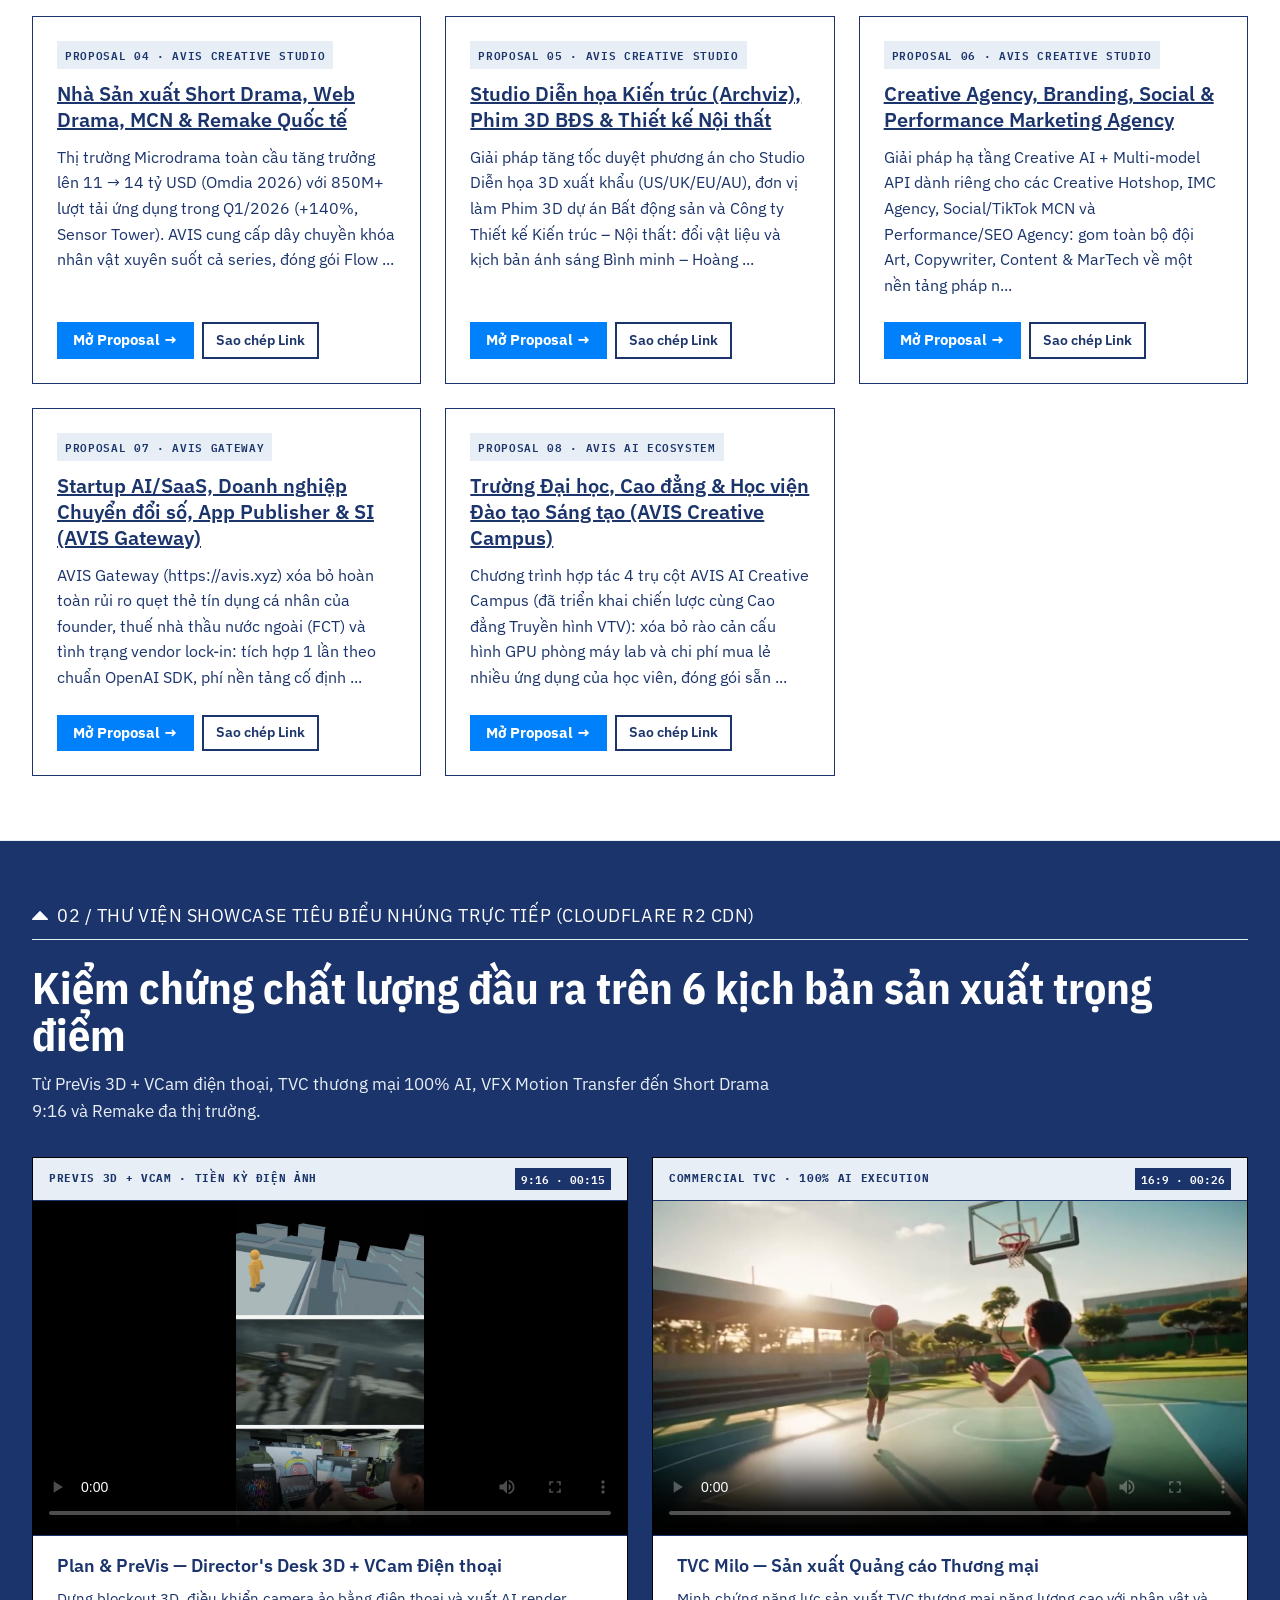
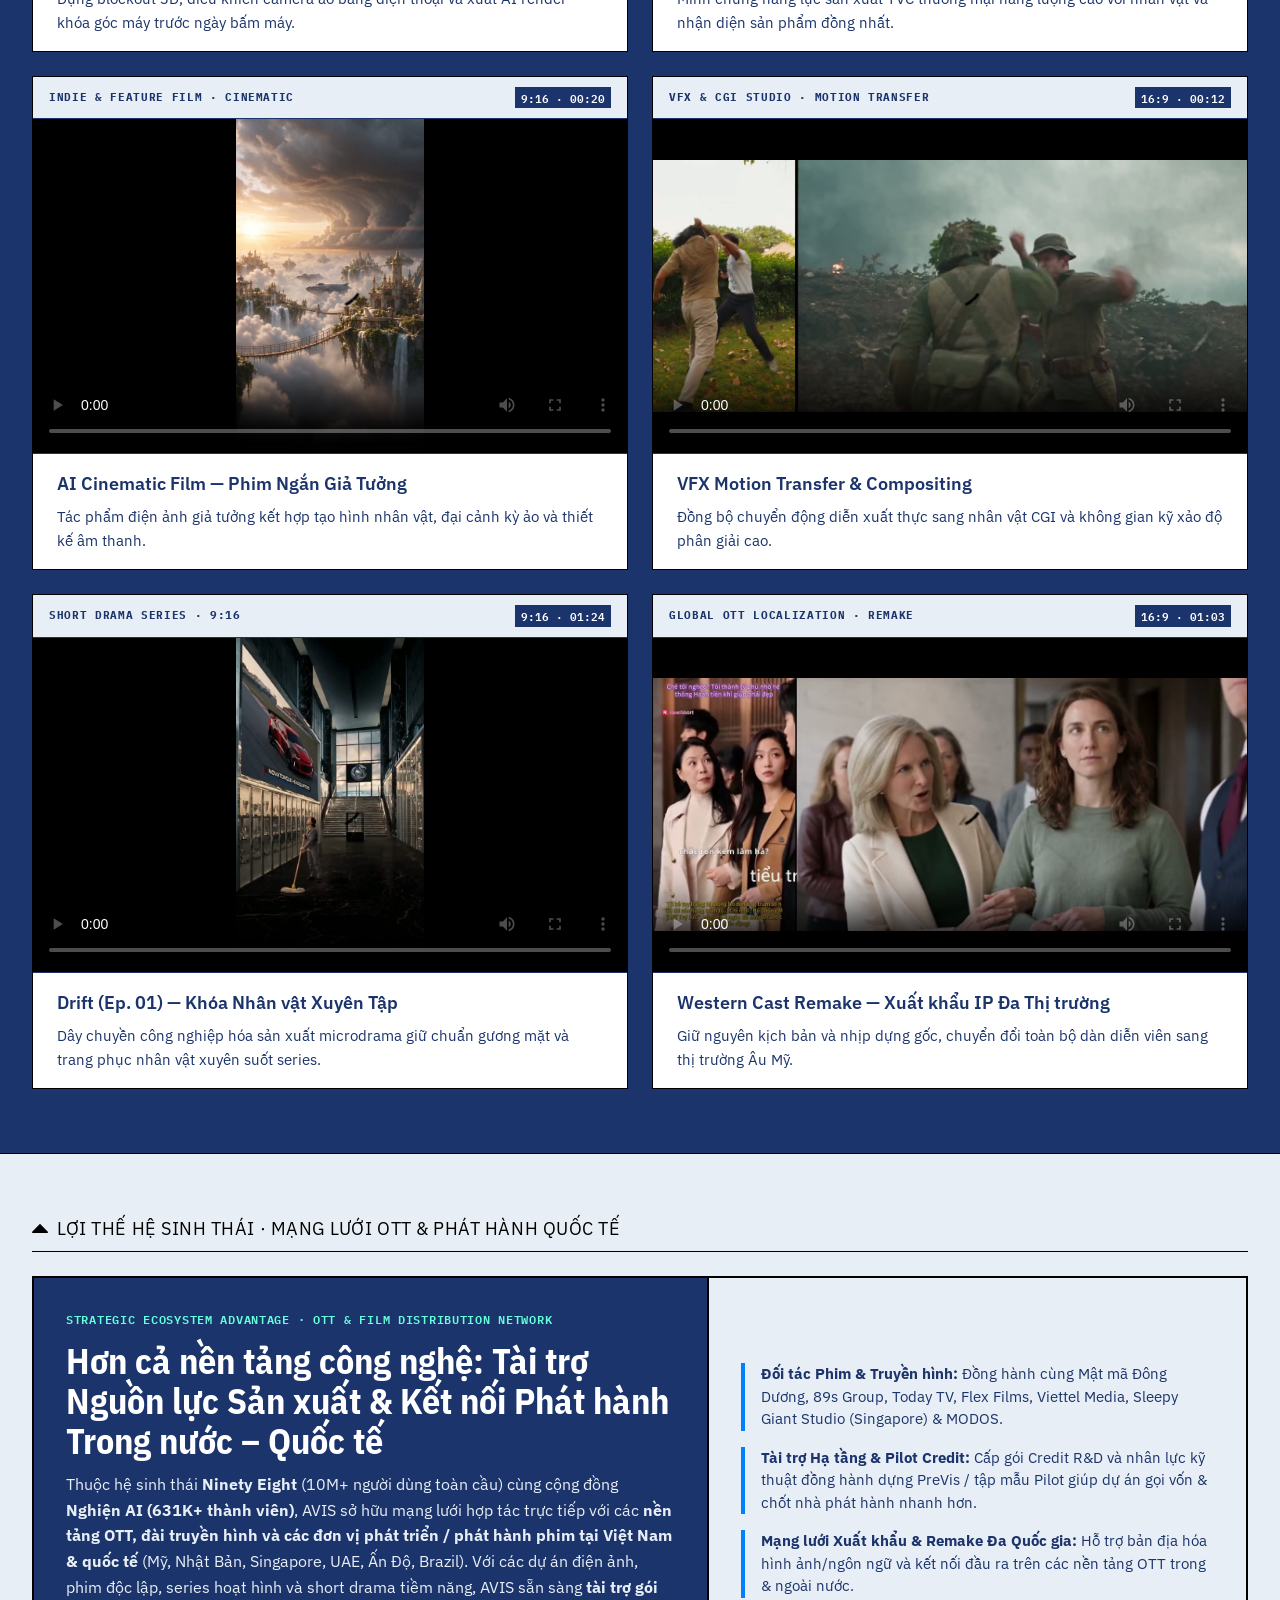
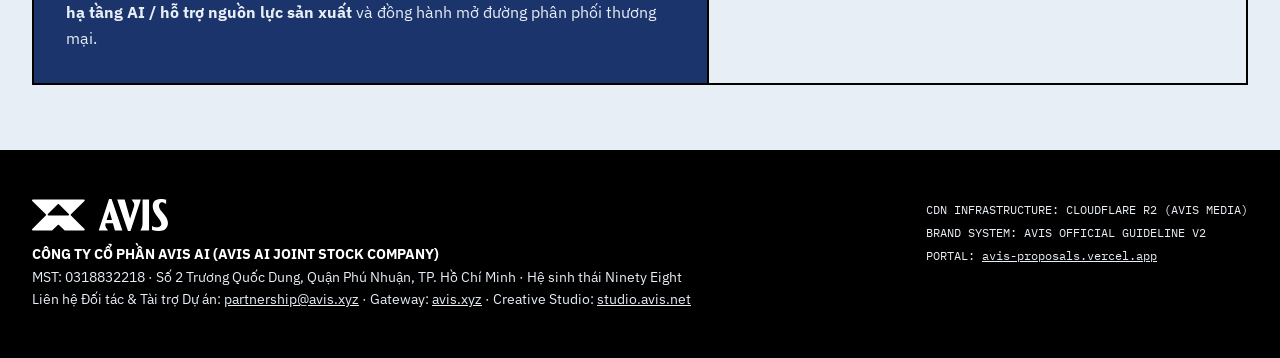
==== commit 47cb8cba: "feat: apply official AVIS Brand Guideline V2 and embed all 22 CDN videos inline" ====
--- a/index.html
+++ b/index.html
@@ -1,19 +1,20 @@
 <!DOCTYPE html>
-<html lang="vi">
+<html lang="vi" data-avis-brand="masterbrand">
 <head>
   <meta charset="utf-8">
   <meta name="viewport" content="width=device-width, initial-scale=1">
   <title>AVIS Executive Proposals Portal — Hồ sơ Đề xuất Hợp tác theo Nhóm Khách hàng</title>
   <meta name="description" content="Cổng tổng hợp trọn bộ HTML Executive Proposals cá nhân hóa theo 8 nhóm khách hàng B2B, Studio, Hãng Phim Độc lập, VFX, Archviz, Agency và Học viện của Công ty Cổ phần AVIS AI.">
+  <link rel="icon" type="image/svg+xml" href="assets/brand/logo/masterbrand/avis-masterbrand-symbol-azure.svg">
   <link rel="stylesheet" href="assets/proposals.css">
 </head>
 <body>
 <header class="site-header">
   <div class="header-inner">
     <a class="site-logo" href="index.html">
-      <svg viewBox="0 0 32 20" aria-hidden="true" focusable="false"><polygon points="0,0 20,10 0,20"></polygon><polygon points="32,0 12,10 32,20"></polygon></svg>
-      <span>AVIS PROPOSALS</span>
-      <span class="logo-badge">v2026</span>
+      <img src="assets/brand/logo/masterbrand/avis-masterbrand-full-azure.svg" alt="AVIS" height="26">
+      <span class="site-logo-divider" aria-hidden="true"></span>
+      <span class="site-logo-tag">PROPOSALS</span>
     </a>
     <nav class="site-nav" aria-label="Danh mục Proposal theo nhóm khách hàng">
       <button
@@ -33,127 +34,303 @@
 </header>
 
 <main>
-  <section class="hero">
-    <div class="container">
-      <span class="kicker">AVIS AI JOINT STOCK COMPANY (MST: 0318832218) · EXECUTIVE PROPOSALS HUB</span>
-      <h1>Bộ Đề Xuất Hợp Tác Chuyên Biệt Cho <span class="accent-gold">8 Nhóm Khách Hàng Chiến Lược</span>.</h1>
-      <p class="hero-sub">
-        Tổng hợp toàn bộ năng lực sản phẩm, case study thực chứng từ AVIS Showcase &amp; AVIS Credential (hệ sinh thái Ninety Eight · Nghiện AI 631K+ thành viên),
-        cùng chương trình tài trợ nguồn lực sản xuất và kết nối mạng lưới nền tảng OTT / đơn vị phát triển – phát hành phim trong nước &amp; quốc tế.
-      </p>
-      <div class="hero-actions">
-        <a class="btn btn-primary" href="#segments">Chọn Nhóm Khách hàng (8 Proposals) ↓</a>
-        <button
-          type="button"
-          class="btn btn-secondary"
-          data-video-src="https://avis-showcase.netlify.app/assets/videos/previs-showreel.mp4"
-          data-video-title="AVIS Plan & PreVis Showreel (3D Blockout + VCam + AI Render)"
-          data-video-poster="https://avis-showcase.netlify.app/assets/posters/previs.jpg"
-        >▶ Xem Showreel PreVis &amp; VCam</button>
-      </div>
-      <div class="credential-strip">
-        <div class="cred-stat">
-          <strong>300+ Models + Local Tools</strong>
-          <span>BytePlus Seedance 2.5/2.0, Seedream 5.0, Kling 4.0, Veo 3.1 + Local Depth/Roto/Offline ASR</span>
-        </div>
-        <div class="cred-stat">
-          <strong>10M+ Ecosystem Users</strong>
-          <span>Thuộc hệ sinh thái Ninety Eight (2017) · 10 năm công nghệ + 7 năm sản xuất phim</span>
-        </div>
-        <div class="cred-stat">
-          <strong>631K+ Nghiện AI</strong>
-          <span>5,2M+ lượt xem/tháng · Kênh cộng đồng &amp; phân phối AVIS App Store mạnh mẽ</span>
-        </div>
-        <div class="cred-stat">
-          <strong>OTT &amp; Film Network</strong>
-          <span>Hỗ trợ/tài trợ nguồn lực sản xuất &amp; kết nối phát hành tại VN, Mỹ, Nhật, Singapore, UAE, Ấn Độ, Brazil</span>
-        </div>
+  <section class="hero-shell">
+    <div class="hero-split">
+      <div>
+        <div class="hero-primary-block">
+          <div class="hero-brand-row">
+            <img class="hero-brand-logo" src="assets/brand/logo/masterbrand/avis-masterbrand-full-sea-white.svg" alt="AVIS" height="38">
+            <span class="hero-kicker">AVIS AI JSC (MST: 0318832218) · EXECUTIVE PROPOSALS HUB</span>
+          </div>
+          <h1>Bộ Đề Xuất Hợp Tác Chuyên Biệt Cho 8 Nhóm Khách Hàng Chiến Lược.</h1>
+        </div>
+        <div class="hero-sub-block">
+          <p>
+            Tổng hợp toàn bộ năng lực sản phẩm AVIS Creative Studio, AVIS Gateway &amp; AVIS Creative Campus (hệ sinh thái Ninety Eight · Nghiện AI 631K+ thành viên),
+            kèm video thực chứng nhúng trực tiếp từ AVIS CDN và chương trình tài trợ nguồn lực sản xuất – kết nối mạng lưới OTT trong nước &amp; quốc tế.
+          </p>
+          <div class="hero-actions">
+            <a class="btn btn-cta-turquoise" href="#segments">Chọn Nhóm Khách hàng (8 Proposals) ↓</a>
+            <a class="btn btn-outline-light" href="#showcase-reels">Xem Showreel Nhúng Trực Tiếp ↓</a>
+          </div>
+        </div>
+      </div>
+      <div class="hero-media-stage">
+      <div class="hero-media-bar">
+        <span>MASTER SHOWREEL · APOLINK CINEMATIC WORLD-BUILDING</span>
+        <span>16:9 · 01:56</span>
+      </div>
+      <div class="hero-video-frame">
+        <video
+          controls
+          playsinline
+          preload="metadata"
+          width="960"
+          height="540"
+          poster="media/posters/apolink.jpg"
+        >
+          <source src="media/videos/apolink.mp4" type="video/mp4">
+        </video>
+      </div>
+      <div class="hero-media-caption">
+        <span><strong>ApoLink — Cinematic Intro &amp; World-Building</strong> — Sản xuất 100% trên hạ tầng đám mây AVIS Creative Studio</span>
+        <span>DIRECT CDN</span>
+      </div>
+    </div>
+    </div>
+
+    <div class="credential-band">
+      <div class="cred-cell">
+        <span class="mono-label">UNIFIED AI STACK</span>
+        <strong>300+ Models + Local</strong>
+        <span>BytePlus Seedance 2.5/2.0, Seedream 5.0, Kling 4.0, Veo 3.1 + Local Depth/Roto/Offline ASR</span>
+      </div>
+      <div class="cred-cell">
+        <span class="mono-label">ECOSYSTEM BACKING</span>
+        <strong>10M+ Users</strong>
+        <span>Thuộc hệ sinh thái Ninety Eight (2017) · 10 năm công nghệ + 7 năm sản xuất phim</span>
+      </div>
+      <div class="cred-cell">
+        <span class="mono-label">COMMUNITY ENGINE</span>
+        <strong>631K+ Nghiện AI</strong>
+        <span>5,2M+ lượt xem/tháng · Kênh cộng đồng &amp; phân phối AVIS App Store mạnh mẽ</span>
+      </div>
+      <div class="cred-cell">
+        <span class="mono-label">OTT &amp; FILM NETWORK</span>
+        <strong>7 Quốc gia Kết nối</strong>
+        <span>Hỗ trợ/tài trợ nguồn lực sản xuất &amp; kết nối phát hành tại VN, Mỹ, Nhật, Singapore, UAE, Ấn Độ, Brazil</span>
       </div>
     </div>
   </section>
 
   <section id="segments" class="section">
     <div class="container">
+      <div class="section-label"><span class="avis-tri avis-tri--up avis-tri--marker" aria-hidden="true"></span> 01 / DANH MỤC 8 PROPOSAL CHUYÊN BIỆT THEO NHẬN DIỆN THƯƠNG HIỆU AVIS V2</div>
       <div class="section-header">
-        <span class="eyebrow">DANH MỤC 8 PROPOSAL CHUYÊN BIỆT</span>
         <h2>Chọn đúng ngôn ngữ chuyên môn, điểm nghẽn và bài toán ROI cho từng tệp đối tác</h2>
-        <p>Mỗi trang Proposal được thiết kế độc lập để gửi trực tiếp qua Email/Zalo/LinkedIn hoặc xuất bản in PDF A4 trình Ban Giám đốc.</p>
+        <p>Mỗi trang Proposal áp dụng đúng hệ nhận diện Sub-brand chính thức (AVIS Creative Studio, AVIS Gateway, AVIS Masterbrand), nhúng trực tiếp video CDN và hỗ trợ xuất bản in PDF A4.</p>
       </div>
       <div class="grid-2">
         <article class="card">
-        <span class="card-num">NHÓM KHÁCH HÀNG 01</span>
-        <h3><a class="proposal-link-card" href="proposals/indie-cinema-ott.html">Đơn vị Sản xuất Phim Độc lập, Điện ảnh &amp; Series OTT</a></h3>
-        <p>Giải pháp đồng hành toàn diện cùng các hãng phim độc lập, nhà sản xuất điện ảnh chiếu rạp và series OTT: thấy trước cảnh quay ngay từ tiền kỳ với Director&#x27;s Desk 3D + VCam điện thoại, xử lý Roto/Depth/Phụ đề of...</p>
-        <div class="pill-row">
-          <a class="btn btn-primary" style="padding: 0.45rem 0.85rem; font-size: 0.8rem;" href="proposals/indie-cinema-ott.html">Mở Proposal →</a>
-          <button type="button" class="btn btn-secondary" style="padding: 0.45rem 0.75rem; font-size: 0.78rem; color: var(--ink); border-color: var(--border-strong);" data-copy-url="proposals/indie-cinema-ott.html">Copy Link</button>
-        </div>
-      </article><article class="card">
-        <span class="card-num">NHÓM KHÁCH HÀNG 02</span>
-        <h3><a class="proposal-link-card" href="proposals/production-house-tvc.html">Production House Sản xuất TVC, MV &amp; Phim Thương mại</a></h3>
-        <p>Đồng hành cùng các Production House hàng đầu và boutique studio: chuyển treatment thành clip PreVis sống động trước ngày bấm máy, sản xuất Hybrid (giữ sản phẩm thật + bối cảnh AI), xuất đa tỉ lệ 9:16 / 1:1 / 16...</p>
-        <div class="pill-row">
-          <a class="btn btn-primary" style="padding: 0.45rem 0.85rem; font-size: 0.8rem;" href="proposals/production-house-tvc.html">Mở Proposal →</a>
-          <button type="button" class="btn btn-secondary" style="padding: 0.45rem 0.75rem; font-size: 0.78rem; color: var(--ink); border-color: var(--border-strong);" data-copy-url="proposals/production-house-tvc.html">Copy Link</button>
-        </div>
-      </article><article class="card">
-        <span class="card-num">NHÓM KHÁCH HÀNG 03</span>
-        <h3><a class="proposal-link-card" href="proposals/vfx-cgi-animation.html">Studio Kỹ xảo Điện ảnh (VFX), CGI, 3D &amp; Hoạt hình IP</a></h3>
-        <p>Thiết kế riêng cho các VFX Supervisor, CG/Pipeline TD và xưởng phim hoạt hình 2D/3D: chạy Rotoscoping &amp; Depth Anything V2 trực tiếp trên máy qua WebGPU, kết nối render 3D sang 300+ model tạo sinh trên đám mây k...</p>
-        <div class="pill-row">
-          <a class="btn btn-primary" style="padding: 0.45rem 0.85rem; font-size: 0.8rem;" href="proposals/vfx-cgi-animation.html">Mở Proposal →</a>
-          <button type="button" class="btn btn-secondary" style="padding: 0.45rem 0.75rem; font-size: 0.78rem; color: var(--ink); border-color: var(--border-strong);" data-copy-url="proposals/vfx-cgi-animation.html">Copy Link</button>
-        </div>
-      </article><article class="card">
-        <span class="card-num">NHÓM KHÁCH HÀNG 04</span>
-        <h3><a class="proposal-link-card" href="proposals/short-drama-remake.html">Nhà Sản xuất Short Drama, Web Drama, MCN &amp; Remake Quốc tế</a></h3>
-        <p>Thị trường Microdrama toàn cầu tăng trưởng lên 11 → 14 tỷ USD (Omdia 2026) với 850M+ lượt tải ứng dụng trong Q1/2026 (+140%, Sensor Tower). AVIS cung cấp dây chuyền khóa nhân vật xuyên suốt cả series, đóng gói ...</p>
-        <div class="pill-row">
-          <a class="btn btn-primary" style="padding: 0.45rem 0.85rem; font-size: 0.8rem;" href="proposals/short-drama-remake.html">Mở Proposal →</a>
-          <button type="button" class="btn btn-secondary" style="padding: 0.45rem 0.75rem; font-size: 0.78rem; color: var(--ink); border-color: var(--border-strong);" data-copy-url="proposals/short-drama-remake.html">Copy Link</button>
-        </div>
-      </article><article class="card">
-        <span class="card-num">NHÓM KHÁCH HÀNG 05</span>
-        <h3><a class="proposal-link-card" href="proposals/archviz-interior-design.html">Studio Diễn họa Kiến trúc (Archviz), Phim 3D BĐS &amp; Thiết kế Nội thất</a></h3>
-        <p>Giải pháp tăng tốc duyệt phương án cho Studio Diễn họa 3D xuất khẩu (US/UK/EU/AU), đơn vị làm Phim 3D dự án Bất động sản và Công ty Thiết kế Kiến trúc – Nội thất: đổi vật liệu và kịch bản ánh sáng Bình minh – H...</p>
-        <div class="pill-row">
-          <a class="btn btn-primary" style="padding: 0.45rem 0.85rem; font-size: 0.8rem;" href="proposals/archviz-interior-design.html">Mở Proposal →</a>
-          <button type="button" class="btn btn-secondary" style="padding: 0.45rem 0.75rem; font-size: 0.78rem; color: var(--ink); border-color: var(--border-strong);" data-copy-url="proposals/archviz-interior-design.html">Copy Link</button>
-        </div>
-      </article><article class="card">
-        <span class="card-num">NHÓM KHÁCH HÀNG 06</span>
-        <h3><a class="proposal-link-card" href="proposals/creative-digital-agency.html">Creative Agency, Branding, Social &amp; Performance Marketing Agency</a></h3>
-        <p>Giải pháp hạ tầng Creative AI + Multi-model API dành riêng cho các Creative Hotshop, IMC Agency, Social/TikTok MCN và Performance/SEO Agency: gom toàn bộ đội Art, Copywriter, Content &amp; MarTech về một nền tảng p...</p>
-        <div class="pill-row">
-          <a class="btn btn-primary" style="padding: 0.45rem 0.85rem; font-size: 0.8rem;" href="proposals/creative-digital-agency.html">Mở Proposal →</a>
-          <button type="button" class="btn btn-secondary" style="padding: 0.45rem 0.75rem; font-size: 0.78rem; color: var(--ink); border-color: var(--border-strong);" data-copy-url="proposals/creative-digital-agency.html">Copy Link</button>
-        </div>
-      </article><article class="card">
-        <span class="card-num">NHÓM KHÁCH HÀNG 07</span>
-        <h3><a class="proposal-link-card" href="proposals/ai-saas-enterprise-gateway.html">Startup AI/SaaS, Doanh nghiệp Chuyển đổi số, App Publisher &amp; SI (AVIS Gateway)</a></h3>
-        <p>AVIS Gateway (https://avis.xyz) xóa bỏ hoàn toàn rủi ro quẹt thẻ tín dụng cá nhân của founder, thuế nhà thầu nước ngoài (FCT) và tình trạng vendor lock-in: tích hợp 1 lần theo chuẩn OpenAI SDK, phí nền tảng cố ...</p>
-        <div class="pill-row">
-          <a class="btn btn-primary" style="padding: 0.45rem 0.85rem; font-size: 0.8rem;" href="proposals/ai-saas-enterprise-gateway.html">Mở Proposal →</a>
-          <button type="button" class="btn btn-secondary" style="padding: 0.45rem 0.75rem; font-size: 0.78rem; color: var(--ink); border-color: var(--border-strong);" data-copy-url="proposals/ai-saas-enterprise-gateway.html">Copy Link</button>
-        </div>
-      </article><article class="card">
-        <span class="card-num">NHÓM KHÁCH HÀNG 08</span>
-        <h3><a class="proposal-link-card" href="proposals/creative-campus-academy.html">Trường Đại học, Cao đẳng &amp; Học viện Đào tạo Sáng tạo (AVIS Creative Campus)</a></h3>
-        <p>Chương trình hợp tác 4 trụ cột AVIS AI Creative Campus (đã triển khai chiến lược cùng Cao đẳng Truyền hình VTV): xóa bỏ rào cản cấu hình GPU phòng máy lab và chi phí mua lẻ nhiều ứng dụng của học viên, đóng gói...</p>
-        <div class="pill-row">
-          <a class="btn btn-primary" style="padding: 0.45rem 0.85rem; font-size: 0.8rem;" href="proposals/creative-campus-academy.html">Mở Proposal →</a>
-          <button type="button" class="btn btn-secondary" style="padding: 0.45rem 0.75rem; font-size: 0.78rem; color: var(--ink); border-color: var(--border-strong);" data-copy-url="proposals/creative-campus-academy.html">Copy Link</button>
+        <span class="card-tag">PROPOSAL 01 · AVIS CREATIVE STUDIO</span>
+        <h3><a href="proposals/indie-cinema-ott.html">Đơn vị Sản xuất Phim Độc lập, Điện ảnh &amp; Series OTT</a></h3>
+        <p>Giải pháp đồng hành toàn diện cùng các hãng phim độc lập, nhà sản xuất điện ảnh chiếu rạp và series OTT: thấy trước cảnh quay ngay từ tiền kỳ với Director&#x27;s Desk 3D + VCam điện thoại, xử lý Roto/Depth/Phụ đề offline...</p>
+        <div class="card-footer">
+          <a class="btn btn-cta-azure" style="font-size: 15px; padding: 10px 16px;" href="proposals/indie-cinema-ott.html">Mở Proposal →</a>
+          <button type="button" class="btn btn-outline-sapphire" style="font-size: 14px; padding: 9px 14px;" data-copy-url="proposals/indie-cinema-ott.html">Sao chép Link</button>
+        </div>
+      </article><article class="card">
+        <span class="card-tag">PROPOSAL 02 · AVIS CREATIVE STUDIO</span>
+        <h3><a href="proposals/production-house-tvc.html">Production House Sản xuất TVC, MV &amp; Phim Thương mại</a></h3>
+        <p>Đồng hành cùng các Production House hàng đầu và boutique studio: chuyển treatment thành clip PreVis sống động trước ngày bấm máy, sản xuất Hybrid (giữ sản phẩm thật + bối cảnh AI), xuất đa tỉ lệ 9:16 / 1:1 / 16:9 vớ...</p>
+        <div class="card-footer">
+          <a class="btn btn-cta-azure" style="font-size: 15px; padding: 10px 16px;" href="proposals/production-house-tvc.html">Mở Proposal →</a>
+          <button type="button" class="btn btn-outline-sapphire" style="font-size: 14px; padding: 9px 14px;" data-copy-url="proposals/production-house-tvc.html">Sao chép Link</button>
+        </div>
+      </article><article class="card">
+        <span class="card-tag">PROPOSAL 03 · AVIS CREATIVE STUDIO</span>
+        <h3><a href="proposals/vfx-cgi-animation.html">Studio Kỹ xảo Điện ảnh (VFX), CGI, 3D &amp; Hoạt hình IP</a></h3>
+        <p>Thiết kế riêng cho các VFX Supervisor, CG/Pipeline TD và xưởng phim hoạt hình 2D/3D: chạy Rotoscoping &amp; Depth Anything V2 trực tiếp trên máy qua WebGPU, kết nối render 3D sang 300+ model tạo sinh trên đám mây không ...</p>
+        <div class="card-footer">
+          <a class="btn btn-cta-azure" style="font-size: 15px; padding: 10px 16px;" href="proposals/vfx-cgi-animation.html">Mở Proposal →</a>
+          <button type="button" class="btn btn-outline-sapphire" style="font-size: 14px; padding: 9px 14px;" data-copy-url="proposals/vfx-cgi-animation.html">Sao chép Link</button>
+        </div>
+      </article><article class="card">
+        <span class="card-tag">PROPOSAL 04 · AVIS CREATIVE STUDIO</span>
+        <h3><a href="proposals/short-drama-remake.html">Nhà Sản xuất Short Drama, Web Drama, MCN &amp; Remake Quốc tế</a></h3>
+        <p>Thị trường Microdrama toàn cầu tăng trưởng lên 11 → 14 tỷ USD (Omdia 2026) với 850M+ lượt tải ứng dụng trong Q1/2026 (+140%, Sensor Tower). AVIS cung cấp dây chuyền khóa nhân vật xuyên suốt cả series, đóng gói Flow ...</p>
+        <div class="card-footer">
+          <a class="btn btn-cta-azure" style="font-size: 15px; padding: 10px 16px;" href="proposals/short-drama-remake.html">Mở Proposal →</a>
+          <button type="button" class="btn btn-outline-sapphire" style="font-size: 14px; padding: 9px 14px;" data-copy-url="proposals/short-drama-remake.html">Sao chép Link</button>
+        </div>
+      </article><article class="card">
+        <span class="card-tag">PROPOSAL 05 · AVIS CREATIVE STUDIO</span>
+        <h3><a href="proposals/archviz-interior-design.html">Studio Diễn họa Kiến trúc (Archviz), Phim 3D BĐS &amp; Thiết kế Nội thất</a></h3>
+        <p>Giải pháp tăng tốc duyệt phương án cho Studio Diễn họa 3D xuất khẩu (US/UK/EU/AU), đơn vị làm Phim 3D dự án Bất động sản và Công ty Thiết kế Kiến trúc – Nội thất: đổi vật liệu và kịch bản ánh sáng Bình minh – Hoàng ...</p>
+        <div class="card-footer">
+          <a class="btn btn-cta-azure" style="font-size: 15px; padding: 10px 16px;" href="proposals/archviz-interior-design.html">Mở Proposal →</a>
+          <button type="button" class="btn btn-outline-sapphire" style="font-size: 14px; padding: 9px 14px;" data-copy-url="proposals/archviz-interior-design.html">Sao chép Link</button>
+        </div>
+      </article><article class="card">
+        <span class="card-tag">PROPOSAL 06 · AVIS CREATIVE STUDIO</span>
+        <h3><a href="proposals/creative-digital-agency.html">Creative Agency, Branding, Social &amp; Performance Marketing Agency</a></h3>
+        <p>Giải pháp hạ tầng Creative AI + Multi-model API dành riêng cho các Creative Hotshop, IMC Agency, Social/TikTok MCN và Performance/SEO Agency: gom toàn bộ đội Art, Copywriter, Content &amp; MarTech về một nền tảng pháp n...</p>
+        <div class="card-footer">
+          <a class="btn btn-cta-azure" style="font-size: 15px; padding: 10px 16px;" href="proposals/creative-digital-agency.html">Mở Proposal →</a>
+          <button type="button" class="btn btn-outline-sapphire" style="font-size: 14px; padding: 9px 14px;" data-copy-url="proposals/creative-digital-agency.html">Sao chép Link</button>
+        </div>
+      </article><article class="card">
+        <span class="card-tag">PROPOSAL 07 · AVIS GATEWAY</span>
+        <h3><a href="proposals/ai-saas-enterprise-gateway.html">Startup AI/SaaS, Doanh nghiệp Chuyển đổi số, App Publisher &amp; SI (AVIS Gateway)</a></h3>
+        <p>AVIS Gateway (https://avis.xyz) xóa bỏ hoàn toàn rủi ro quẹt thẻ tín dụng cá nhân của founder, thuế nhà thầu nước ngoài (FCT) và tình trạng vendor lock-in: tích hợp 1 lần theo chuẩn OpenAI SDK, phí nền tảng cố định ...</p>
+        <div class="card-footer">
+          <a class="btn btn-cta-azure" style="font-size: 15px; padding: 10px 16px;" href="proposals/ai-saas-enterprise-gateway.html">Mở Proposal →</a>
+          <button type="button" class="btn btn-outline-sapphire" style="font-size: 14px; padding: 9px 14px;" data-copy-url="proposals/ai-saas-enterprise-gateway.html">Sao chép Link</button>
+        </div>
+      </article><article class="card">
+        <span class="card-tag">PROPOSAL 08 · AVIS AI ECOSYSTEM</span>
+        <h3><a href="proposals/creative-campus-academy.html">Trường Đại học, Cao đẳng &amp; Học viện Đào tạo Sáng tạo (AVIS Creative Campus)</a></h3>
+        <p>Chương trình hợp tác 4 trụ cột AVIS AI Creative Campus (đã triển khai chiến lược cùng Cao đẳng Truyền hình VTV): xóa bỏ rào cản cấu hình GPU phòng máy lab và chi phí mua lẻ nhiều ứng dụng của học viên, đóng gói sẵn ...</p>
+        <div class="card-footer">
+          <a class="btn btn-cta-azure" style="font-size: 15px; padding: 10px 16px;" href="proposals/creative-campus-academy.html">Mở Proposal →</a>
+          <button type="button" class="btn btn-outline-sapphire" style="font-size: 14px; padding: 9px 14px;" data-copy-url="proposals/creative-campus-academy.html">Sao chép Link</button>
         </div>
       </article>
       </div>
     </div>
   </section>
 
-  <section class="section">
+  <section id="showcase-reels" class="section section-sapphire">
+    <div class="container">
+      <div class="section-label"><span class="avis-tri avis-tri--up avis-tri--marker" aria-hidden="true"></span> 02 / THƯ VIỆN SHOWCASE TIÊU BIỂU NHÚNG TRỰC TIẾP (CLOUDFLARE R2 CDN)</div>
+      <div class="section-header">
+        <h2>Kiểm chứng chất lượng đầu ra trên 6 kịch bản sản xuất trọng điểm</h2>
+        <p>Từ PreVis 3D + VCam điện thoại, TVC thương mại 100% AI, VFX Motion Transfer đến Short Drama 9:16 và Remake đa thị trường.</p>
+      </div>
+      <div class="video-grid">
+        <figure class="video-figure">
+        <div class="video-head">
+          <span class="video-head-tag">PREVIS 3D + VCAM · TIỀN KỲ ĐIỆN ẢNH</span>
+          <span class="video-head-ratio">9:16 · 00:15</span>
+        </div>
+        <div class="video-stage">
+          <video
+            controls
+            loading="lazy"
+            preload="none"
+            playsinline
+            width="1080"
+            height="1920"
+            poster="media/posters/dragon-previs-vcam.jpg"
+          >
+            <source src="media/videos/dragon-previs-vcam.mp4" type="video/mp4">
+          </video>
+        </div>
+        <figcaption class="video-caption">
+          <h3>Plan &amp; PreVis — Director&#x27;s Desk 3D + VCam Điện thoại</h3>
+          <p>Dựng blockout 3D, điều khiển camera ảo bằng điện thoại và xuất AI render khóa góc máy trước ngày bấm máy.</p>
+        </figcaption>
+      </figure><figure class="video-figure">
+        <div class="video-head">
+          <span class="video-head-tag">COMMERCIAL TVC · 100% AI EXECUTION</span>
+          <span class="video-head-ratio">16:9 · 00:26</span>
+        </div>
+        <div class="video-stage">
+          <video
+            controls
+            loading="lazy"
+            preload="none"
+            playsinline
+            width="1280"
+            height="720"
+            poster="media/posters/trungchi-milo.jpg"
+          >
+            <source src="media/videos/trungchi-milo.mp4" type="video/mp4">
+          </video>
+        </div>
+        <figcaption class="video-caption">
+          <h3>TVC Milo — Sản xuất Quảng cáo Thương mại</h3>
+          <p>Minh chứng năng lực sản xuất TVC thương mại năng lượng cao với nhân vật và nhận diện sản phẩm đồng nhất.</p>
+        </figcaption>
+      </figure><figure class="video-figure">
+        <div class="video-head">
+          <span class="video-head-tag">INDIE &amp; FEATURE FILM · CINEMATIC</span>
+          <span class="video-head-ratio">9:16 · 00:20</span>
+        </div>
+        <div class="video-stage">
+          <video
+            controls
+            loading="lazy"
+            preload="none"
+            playsinline
+            width="1080"
+            height="1920"
+            poster="media/posters/video-233-film.jpg"
+          >
+            <source src="media/videos/video-233-film.mp4" type="video/mp4">
+          </video>
+        </div>
+        <figcaption class="video-caption">
+          <h3>AI Cinematic Film — Phim Ngắn Giả Tưởng</h3>
+          <p>Tác phẩm điện ảnh giả tưởng kết hợp tạo hình nhân vật, đại cảnh kỳ ảo và thiết kế âm thanh.</p>
+        </figcaption>
+      </figure><figure class="video-figure">
+        <div class="video-head">
+          <span class="video-head-tag">VFX &amp; CGI STUDIO · MOTION TRANSFER</span>
+          <span class="video-head-ratio">16:9 · 00:12</span>
+        </div>
+        <div class="video-stage">
+          <video
+            controls
+            loading="lazy"
+            preload="none"
+            playsinline
+            width="1280"
+            height="544"
+            poster="media/posters/vfx-motion.jpg"
+          >
+            <source src="media/videos/vfx-motion.mp4" type="video/mp4">
+          </video>
+        </div>
+        <figcaption class="video-caption">
+          <h3>VFX Motion Transfer &amp; Compositing</h3>
+          <p>Đồng bộ chuyển động diễn xuất thực sang nhân vật CGI và không gian kỹ xảo độ phân giải cao.</p>
+        </figcaption>
+      </figure><figure class="video-figure">
+        <div class="video-head">
+          <span class="video-head-tag">SHORT DRAMA SERIES · 9:16</span>
+          <span class="video-head-ratio">9:16 · 01:24</span>
+        </div>
+        <div class="video-stage">
+          <video
+            controls
+            loading="lazy"
+            preload="none"
+            playsinline
+            width="480"
+            height="854"
+            poster="media/posters/drift-ep01.jpg"
+          >
+            <source src="media/videos/drift-ep01.mp4" type="video/mp4">
+          </video>
+        </div>
+        <figcaption class="video-caption">
+          <h3>Drift (Ep. 01) — Khóa Nhân vật Xuyên Tập</h3>
+          <p>Dây chuyền công nghiệp hóa sản xuất microdrama giữ chuẩn gương mặt và trang phục nhân vật xuyên suốt series.</p>
+        </figcaption>
+      </figure><figure class="video-figure">
+        <div class="video-head">
+          <span class="video-head-tag">GLOBAL OTT LOCALIZATION · REMAKE</span>
+          <span class="video-head-ratio">16:9 · 01:03</span>
+        </div>
+        <div class="video-stage">
+          <video
+            controls
+            loading="lazy"
+            preload="none"
+            playsinline
+            width="1280"
+            height="546"
+            poster="media/posters/remake-western-cast.jpg"
+          >
+            <source src="media/videos/remake-western-cast.mp4" type="video/mp4">
+          </video>
+        </div>
+        <figcaption class="video-caption">
+          <h3>Western Cast Remake — Xuất khẩu IP Đa Thị trường</h3>
+          <p>Giữ nguyên kịch bản và nhịp dựng gốc, chuyển đổi toàn bộ dàn diễn viên sang thị trường Âu Mỹ.</p>
+        </figcaption>
+      </figure>
+      </div>
+    </div>
+  </section>
+
+  <section class="section section-alt">
   <div class="container">
-    <div class="ott-banner">
-      <div>
-        <span class="kicker">STRATEGIC ECOSYSTEM ADVANTAGE · OTT &amp; FILM DISTRIBUTION NETWORK</span>
+    <div class="section-label"><span class="avis-tri avis-tri--up avis-tri--marker" aria-hidden="true"></span> LỢI THẾ HỆ SINH THÁI · MẠNG LƯỚI OTT &amp; PHÁT HÀNH QUỐC TẾ</div>
+    <div class="ott-panel">
+      <div class="ott-main">
+        <div class="ott-eyebrow">STRATEGIC ECOSYSTEM ADVANTAGE · OTT &amp; FILM DISTRIBUTION NETWORK</div>
         <h3>Hơn cả nền tảng công nghệ: Tài trợ Nguồn lực Sản xuất &amp; Kết nối Phát hành Trong nước – Quốc tế</h3>
         <p>
           Thuộc hệ sinh thái <strong>Ninety Eight</strong> (10M+ người dùng toàn cầu) cùng cộng đồng <strong>Nghiện AI (631K+ thành viên)</strong>,
@@ -175,28 +352,20 @@
 <footer class="site-footer">
   <div class="container footer-grid">
     <div>
+      <img class="footer-logo" src="assets/brand/logo/masterbrand/avis-masterbrand-full-white.svg" alt="AVIS" height="32">
       <strong>CÔNG TY CỔ PHẦN AVIS AI (AVIS AI JOINT STOCK COMPANY)</strong><br>
-      MST: 0318832218 · Số 2 Trương Quốc Dung, Quận Phú Nhuận, TP. Hồ Chí Minh · Hậu thuẫn hệ sinh thái Ninety Eight<br>
+      MST: 0318832218 · Số 2 Trương Quốc Dung, Quận Phú Nhuận, TP. Hồ Chí Minh · Hệ sinh thái Ninety Eight<br>
       Liên hệ Đối tác &amp; Tài trợ Dự án: <a href="mailto:partnership@avis.xyz">partnership@avis.xyz</a> ·
       Gateway: <a href="https://avis.xyz" target="_blank" rel="noopener">avis.xyz</a> ·
-      Studio: <a href="https://studio.avis.net" target="_blank" rel="noopener">studio.avis.net</a>
-    </div>
-    <div>
-      Showcase: <a href="https://avis-showcase.netlify.app/" target="_blank" rel="noopener">avis-showcase.netlify.app</a><br>
-      Credential Deck: <a href="https://avis-credential.netlify.app/" target="_blank" rel="noopener">avis-credential.netlify.app</a>
+      Creative Studio: <a href="https://studio.avis.net" target="_blank" rel="noopener">studio.avis.net</a>
+    </div>
+    <div class="footer-links">
+      CDN INFRASTRUCTURE: CLOUDFLARE R2 (AVIS MEDIA)<br>
+      BRAND SYSTEM: AVIS OFFICIAL GUIDELINE V2<br>
+      PORTAL: <a href="https://avis-proposals.vercel.app">avis-proposals.vercel.app</a>
     </div>
   </div>
 </footer>
-
-<dialog id="demoVideoDialog" class="video-dialog" closedby="any" aria-labelledby="demoDialogTitle">
-  <div class="dialog-inner">
-    <form method="dialog" class="dialog-bar">
-      <h2 id="demoDialogTitle">AVIS Showcase Demo</h2>
-      <button type="submit" class="dialog-close-btn">Đóng (Esc)</button>
-    </form>
-    <video id="dialogVideoPlayer" class="dialog-video" controls playsinline preload="metadata"></video>
-  </div>
-</dialog>
 <script type="module" src="assets/proposals.js"></script>
 </body>
 </html>
--- a/assets/proposals.css
+++ b/assets/proposals.css
@@ -1,46 +1,213 @@
 /* ==========================================================================
-   AVIS Executive Proposals Design System
-   Synthesized from avis-showcase.netlify.app + avis-credential.netlify.app
+   AVIS Executive Proposals — Official Brand Guideline V2 Stylesheet
+   Source of truth:
+     - Branding/docs/design-guidelines.md
+     - Branding/assets/design-system/avis-tokens.css & avis-shapes.css
+     - Branding/plans/avis-design-layouts/layout-06-media-frame-studio.html
    ========================================================================== */
 
+/* 1. Self-hosted Official AVIS Brand V2 Fonts */
+@font-face {
+  font-family: 'IBM Plex Sans';
+  src: url('brand/fonts/IBMPlexSans-VariableFont_wdth,wght.ttf') format('truetype');
+  font-weight: 100 700;
+  font-stretch: 75% 100%;
+  font-style: normal;
+  font-display: swap;
+}
+
+@font-face {
+  font-family: 'IBM Plex Sans Condensed';
+  src: url('brand/fonts/IBMPlexSans_Condensed-SemiBold.ttf') format('truetype');
+  font-weight: 600;
+  font-style: normal;
+  font-display: swap;
+}
+
+@font-face {
+  font-family: 'IBM Plex Sans Condensed';
+  src: url('brand/fonts/IBMPlexSans_Condensed-Bold.ttf') format('truetype');
+  font-weight: 700;
+  font-style: normal;
+  font-display: swap;
+}
+
+@font-face {
+  font-family: 'IBM Plex Mono';
+  src: url('brand/fonts/IBMPlexMono-Regular.ttf') format('truetype');
+  font-weight: 400;
+  font-style: normal;
+  font-display: swap;
+}
+
+@font-face {
+  font-family: 'IBM Plex Mono';
+  src: url('brand/fonts/IBMPlexMono-Medium.ttf') format('truetype');
+  font-weight: 500;
+  font-style: normal;
+  font-display: swap;
+}
+
+@font-face {
+  font-family: 'IBM Plex Mono';
+  src: url('brand/fonts/IBMPlexMono-SemiBold.ttf') format('truetype');
+  font-weight: 600;
+  font-style: normal;
+  font-display: swap;
+}
+
+@font-face {
+  font-family: 'IBM Plex Mono';
+  src: url('brand/fonts/IBMPlexMono-Bold.ttf') format('truetype');
+  font-weight: 700;
+  font-style: normal;
+  font-display: swap;
+}
+
+@font-face {
+  font-family: 'Avis Hybrid';
+  src: local('Avis Hybrid'), local('AvisHybrid-Bold'), local('AvisHybrid');
+  font-weight: 100 900;
+  font-display: swap;
+}
+
+/* 2. Official AVIS V2 Color, Shape, Typography & Spacing Tokens */
 :root {
-  /* Dark Cinematic Tokens (from avis-showcase & avis-credential dark slides) */
-  --bg-dark: #0c0e0c;
-  --bg-navy: #0e1a22;
-  --surface-dark: #131b22;
-  --surface-elevated: #18242e;
-  --border-dark: #243542;
-  --text-on-dark: #f2f5f7;
-  --text-muted-dark: #93aab9;
-
-  /* Warm Paper Executive Tokens (from avis-credential paper slides & showcase film section) */
-  --bg-paper: #f4f3ee;
-  --surface-paper: #ffffff;
-  --surface-subtle: #ebede8;
-  --border-paper: #cfd8dc;
-  --border-strong: #b0c0c8;
-  --ink: #172f3d;
-  --ink-secondary: #2f5566;
-  --ink-muted: #567384;
-
-  /* Brand Accents */
-  --azure: #1386aa;
-  --azure-deep: #0f6986;
-  --azure-light: #9ddce4;
-  --azure-tint: #e6f3f6;
-  --gold: #d9a74a;
-  --gold-deep: #8f6b28;
-  --gold-soft: rgba(217, 167, 74, 0.14);
+  /* Primary */
+  --avis-azure: #0080FB;              /* RGB 0/128/251 */
+  --avis-sea-white: #E8EEF5;          /* RGB 232/238/245 */
+  /* Secondary */
+  --avis-electric-turquoise: #65FFDB; /* RGB 101/255/219 */
+  --avis-sapphire: #1B346B;           /* Intense Sapphire Blue, RGB 27/52/107 */
+  --avis-flame-orange: #FC9D2B;       /* RGB 252/157/43 — Masterbrand only */
+  /* Supporting */
+  --avis-baby-turquoise: #DEF0EC;
+  --avis-baby-blue: #C5D9FF;
+  --avis-baby-orange: #F3ECE4;
+  --avis-baby-azure: #D7ECFF;
+  /* Sheet Neutrals */
+  --avis-white: #FFFFFF;
+  --avis-black: #000000;
 
   /* Typography */
-  --font-sans: "Inter", -apple-system, BlinkMacSystemFont, "Segoe UI", Roboto, "Helvetica Neue", Arial, sans-serif;
-  --font-serif: "Cinzel", Georgia, "Times New Roman", serif;
-  --font-mono: ui-monospace, "SF Mono", Menlo, Consolas, monospace;
-
-  --max-w: 1240px;
-  --header-h: 4rem;
-}
-
+  --avis-font-display: 'Avis Hybrid', 'IBM Plex Sans Condensed', 'IBM Plex Sans', sans-serif;
+  --avis-font-sans: 'IBM Plex Sans', -apple-system, 'Segoe UI', Arial, sans-serif;
+  --avis-font-mono: 'IBM Plex Mono', ui-monospace, Menlo, monospace;
+
+  /* 8px Spacing Scale */
+  --avis-space-1: 4px;
+  --avis-space-2: 8px;
+  --avis-space-3: 12px;
+  --avis-space-4: 16px;
+  --avis-space-5: 24px;
+  --avis-space-6: 32px;
+  --avis-space-7: 48px;
+  --avis-space-8: 64px;
+  --avis-space-9: 96px;
+
+  /* Brand V2 Geometry: strictly square blocks, 0 radius */
+  --avis-radius: 0px;
+  --max-w: 1280px;
+  --header-h: 64px;
+
+  /* Official AVIS Triangle Shapes (1:1 cut from logo symbols) */
+  --avis-tri-up: url("data:image/svg+xml,%3Csvg xmlns='http://www.w3.org/2000/svg' viewBox='85.892 25.477 117.5 63.53' width='117.5' height='63.53'%3E%3Cpath d='M90.6957 89.0067H198.591C202.855 89.0067 204.999 83.8443 201.981 80.8259L148.033 26.8781C146.165 25.0096 143.134 25.0096 141.254 26.8781L87.306 80.8259C84.2876 83.8443 86.4196 89.0067 90.6957 89.0067Z' fill='%23000'/%3E%3C/svg%3E");
+  --avis-tri-play: url("data:image/svg+xml,%3Csvg xmlns='http://www.w3.org/2000/svg' viewBox='124.831 18.97 56.86 105.165' width='56.86' height='105.165'%3E%3Cpath d='M124.831 23.27L124.831 119.838C124.831 123.655 129.451 125.574 132.153 122.872L180.437 74.588C182.109 72.9156 182.109 70.2034 180.437 68.5203L132.153 20.2361C129.451 17.5346 124.831 19.4428 124.831 23.27Z' fill='%23000'/%3E%3C/svg%3E");
+}
+
+/* 3. Sub-brand Semantic Theme Mapping (strictly honoring row matrix in design-guidelines.md) */
+:root,
+[data-avis-brand="masterbrand"] {
+  --brand-primary: var(--avis-azure);
+  --brand-on-primary: var(--avis-white);
+  --brand-hero-sub-bg: var(--avis-sapphire);
+  --brand-hero-sub-fg: var(--avis-sea-white);
+  --brand-band-bg: var(--avis-electric-turquoise);
+  --brand-band-fg: var(--avis-sapphire);
+  --brand-text: var(--avis-sapphire);
+  --brand-surface: var(--avis-white);
+  --brand-surface-alt: var(--avis-sea-white);
+  --brand-surface-soft: var(--avis-baby-azure);
+  --brand-dark-bg: var(--avis-sapphire);
+  --brand-dark-fg: var(--avis-sea-white);
+  --brand-dark-accent: var(--avis-electric-turquoise);
+  --brand-marker-color: var(--avis-azure);
+  --brand-tri-mask: var(--avis-tri-up);
+  --brand-tri-ratio: 117.5 / 63.53;
+}
+
+[data-avis-brand="creative-studio"] {
+  --brand-primary: var(--avis-azure);
+  --brand-on-primary: var(--avis-white);
+  --brand-hero-sub-bg: var(--avis-sapphire);
+  --brand-hero-sub-fg: var(--avis-sea-white);
+  --brand-band-bg: var(--avis-electric-turquoise);
+  --brand-band-fg: var(--avis-sapphire);
+  --brand-text: var(--avis-sapphire);
+  --brand-surface: var(--avis-white);
+  --brand-surface-alt: var(--avis-baby-azure);
+  --brand-surface-soft: var(--avis-baby-turquoise);
+  --brand-dark-bg: var(--avis-sapphire);
+  --brand-dark-fg: var(--avis-sea-white);
+  --brand-dark-accent: var(--avis-electric-turquoise);
+  --brand-marker-color: var(--avis-azure);
+  --brand-tri-mask: var(--avis-tri-play);
+  --brand-tri-ratio: 56.86 / 105.165;
+}
+
+[data-avis-brand="gateway"] {
+  --brand-primary: var(--avis-sapphire);
+  --brand-on-primary: var(--avis-sea-white);
+  --brand-hero-sub-bg: var(--avis-sea-white);
+  --brand-hero-sub-fg: var(--avis-sapphire);
+  --brand-band-bg: var(--avis-baby-blue);
+  --brand-band-fg: var(--avis-sapphire);
+  --brand-text: var(--avis-sapphire);
+  --brand-surface: var(--avis-white);
+  --brand-surface-alt: var(--avis-sea-white);
+  --brand-surface-soft: var(--avis-baby-azure);
+  --brand-dark-bg: var(--avis-sapphire);
+  --brand-dark-fg: var(--avis-sea-white);
+  --brand-dark-accent: var(--avis-baby-blue);
+  --brand-marker-color: var(--avis-sapphire);
+  --brand-tri-mask: var(--avis-tri-up);
+  --brand-tri-ratio: 117.5 / 63.53;
+}
+
+/* 4. Official AVIS Triangle Marker Classes */
+.avis-tri {
+  display: inline-block;
+  flex: none;
+  background: currentColor;
+  -webkit-mask: var(--avis-tri-mask) center / contain no-repeat;
+  mask: var(--avis-tri-mask) center / contain no-repeat;
+}
+
+.avis-tri--up {
+  --avis-tri-mask: var(--avis-tri-up);
+  aspect-ratio: 117.5 / 63.53;
+}
+
+.avis-tri--play {
+  --avis-tri-mask: var(--avis-tri-play);
+  aspect-ratio: 56.86 / 105.165;
+}
+
+.avis-tri--marker {
+  margin-inline-end: 0.5em;
+}
+
+.avis-tri--marker.avis-tri--up {
+  inline-size: 0.9em;
+  vertical-align: 0.08em;
+}
+
+.avis-tri--marker.avis-tri--play {
+  block-size: 0.8em;
+  vertical-align: -0.04em;
+}
+
+/* 5. Base Document Reset */
 *,
 *::before,
 *::after {
@@ -54,10 +221,11 @@
 
 body {
   margin: 0;
-  font-family: var(--font-sans);
-  background: var(--bg-paper);
-  color: var(--ink);
+  font-family: var(--avis-font-sans);
+  font-size: 16px;
   line-height: 1.6;
+  background: var(--avis-white);
+  color: var(--brand-text);
   -webkit-font-smoothing: antialiased;
 }
 
@@ -66,21 +234,33 @@
 }
 
 :focus-visible {
-  outline: 3px solid var(--azure);
-  outline-offset: 3px;
+  outline: 3px solid var(--avis-azure);
+  outline-offset: 2px;
+}
+
+.container {
+  max-inline-size: var(--max-w);
+  margin-inline: auto;
+  padding-inline: var(--avis-space-6);
+}
+
+@media (width < 640px) {
+  .container {
+    padding-inline: var(--avis-space-4);
+  }
 }
 
 /* ==========================================================================
-   Responsive Site Header & Navbar (modern-web-guidance: navbar)
+   6. Responsive Site Header & Navigation (modern-web-guidance: navbar)
+   Logo placed strictly on approved pure White (#FFFFFF) surface
    ========================================================================== */
 .site-header {
   position: sticky;
   inset-block-start: 0;
   z-index: 90;
-  background: rgba(14, 26, 34, 0.94);
-  backdrop-filter: blur(12px);
-  border-block-end: 1px solid var(--border-dark);
-  color: var(--text-on-dark);
+  background: var(--avis-white);
+  color: var(--avis-sapphire);
+  border-block-end: 1px solid var(--avis-black);
 }
 
 .site-header.is-measuring,
@@ -91,12 +271,18 @@
 .header-inner {
   max-inline-size: var(--max-w);
   margin-inline: auto;
-  padding-inline: 1.25rem;
+  padding-inline: var(--avis-space-6);
   min-block-size: var(--header-h);
   display: flex;
   align-items: center;
   justify-content: space-between;
-  gap: 1rem;
+  gap: var(--avis-space-4);
+}
+
+@media (width < 640px) {
+  .header-inner {
+    padding-inline: var(--avis-space-4);
+  }
 }
 
 .header-inner > * {
@@ -107,50 +293,55 @@
 .site-logo {
   display: inline-flex;
   align-items: center;
-  gap: 0.65rem;
+  gap: var(--avis-space-3);
   text-decoration: none;
-  font-weight: 700;
-  font-size: 0.92rem;
+  padding-block: var(--avis-space-2);
+}
+
+/* Official SVG logo minimum clear space & height >= 24px */
+.site-logo img {
+  block-size: 26px;
+  inline-size: auto;
+  display: block;
+}
+
+.site-logo-divider {
+  inline-size: 1px;
+  block-size: 20px;
+  background: var(--avis-sapphire);
+  margin-inline-start: var(--avis-space-2);
+}
+
+.site-logo-tag {
+  font-family: var(--avis-font-mono);
+  font-size: 11px;
+  font-weight: 500;
   letter-spacing: 0.06em;
-  color: #ffffff;
-}
-
-.site-logo svg {
-  inline-size: 28px;
-  block-size: 18px;
-  fill: var(--gold);
-}
-
-.logo-badge {
-  font-family: var(--font-mono);
-  font-size: 0.68rem;
-  padding: 0.15rem 0.45rem;
-  border-radius: 3px;
-  background: rgba(157, 220, 228, 0.14);
-  color: var(--azure-light);
-  border: 1px solid rgba(157, 220, 228, 0.3);
-  letter-spacing: 0.04em;
+  text-transform: uppercase;
+  color: var(--avis-sapphire);
 }
 
 .site-nav {
   display: flex;
   align-items: center;
-  gap: 0.5rem;
+  gap: var(--avis-space-2);
 }
 
 .menu-button {
   anchor-name: --menu-button;
   display: inline-flex;
   align-items: center;
-  gap: 0.45rem;
-  padding: 0.45rem 0.8rem;
-  border-radius: 4px;
-  border: 1px solid var(--border-dark);
-  background: var(--surface-dark);
-  color: var(--text-on-dark);
-  font: inherit;
-  font-size: 0.85rem;
-  font-weight: 600;
+  gap: var(--avis-space-2);
+  padding: 10px 16px;
+  border-radius: var(--avis-radius);
+  border: 2px solid var(--avis-sapphire);
+  background: var(--avis-white);
+  color: var(--avis-sapphire);
+  font-family: var(--avis-font-mono);
+  font-size: 12px;
+  font-weight: 600;
+  letter-spacing: 0.06em;
+  text-transform: uppercase;
   cursor: pointer;
 }
 
@@ -158,21 +349,20 @@
   list-style: none;
   position: fixed;
   inset: auto;
-  inset-block-start: 4.25rem;
+  inset-block-start: 68px;
   inset-block-start: anchor(--menu-button bottom);
-  inset-inline-end: 1rem;
-  inline-size: min(86dvw, 23rem);
-  max-inline-size: calc(100dvw - 2rem);
+  inset-inline-end: 16px;
+  inline-size: min(88dvw, 360px);
+  max-inline-size: calc(100dvw - 32px);
   block-size: fit-content;
-  max-block-size: calc(100dvh - 5.5rem);
-  margin-block-start: 0.4rem;
-  padding: 0.6rem;
+  max-block-size: calc(100dvh - 84px);
+  margin-block-start: 4px;
+  padding: var(--avis-space-3);
   overflow: auto;
-  background: var(--bg-navy);
-  color: var(--text-on-dark);
-  border: 1px solid var(--border-dark);
-  border-radius: 6px;
-  box-shadow: 0 18px 40px rgba(0, 0, 0, 0.45);
+  background: var(--avis-white);
+  color: var(--avis-sapphire);
+  border: 2px solid var(--avis-sapphire);
+  border-radius: var(--avis-radius);
 }
 
 .site-menu:not(:is(:popover-open, .\:popover-open)) {
@@ -181,38 +371,39 @@
 
 .site-menu:is(:popover-open, .\:popover-open) {
   display: grid;
-  gap: 0.2rem;
+  gap: 2px;
 }
 
 .site-menu a {
   display: block;
-  padding: 0.5rem 0.7rem;
+  padding: 8px 10px;
   text-decoration: none;
-  font-size: 0.82rem;
+  font-family: var(--avis-font-mono);
+  font-size: 12px;
   font-weight: 500;
-  color: #d7e4ec;
-  border-radius: 4px;
+  letter-spacing: 0.04em;
+  text-transform: uppercase;
+  color: var(--avis-sapphire);
   position: relative;
 }
 
 .site-menu a:hover {
-  background: rgba(157, 220, 228, 0.1);
-  color: #ffffff;
-}
-
-/* WCAG 1.4.1: indicate current page with shape + high-contrast color (>=3:1) */
+  background: var(--avis-sea-white);
+}
+
+/* WCAG 1.4.1: current page indicated by shape (3px solid bottom bar) + high-contrast fill */
 .site-menu a[aria-current="page"] {
-  color: #ffffff;
+  background: var(--avis-sapphire);
+  color: var(--avis-white);
   font-weight: 700;
-  background: rgba(19, 134, 170, 0.22);
 }
 
 .site-menu a[aria-current="page"]::after {
   content: "";
   position: absolute;
-  inset-inline: 0.55rem;
-  inset-block-end: 0.15rem;
-  border-block-end: 2.5px solid var(--gold);
+  inset-inline: 0;
+  inset-block-end: 0;
+  border-block-end: 3px solid var(--avis-azure);
 }
 
 .site-header.is-wide .menu-button {
@@ -223,7 +414,7 @@
   position: static;
   display: flex;
   align-items: center;
-  gap: 0.15rem;
+  gap: 2px;
   inline-size: auto;
   max-inline-size: none;
   block-size: auto;
@@ -233,7 +424,6 @@
   padding: 0;
   border: 0;
   background: transparent;
-  box-shadow: none;
 }
 
 .site-header.is-wide .site-menu::backdrop {
@@ -241,313 +431,570 @@
 }
 
 /* ==========================================================================
-   Dark Cinematic Hero
+   7. Architectural Color-Block Hero + Inline Featured Video
+   Follows layout-06-media-frame-studio.html & Brand V2 contrast rules:
+     - Solid primary block (Azure #0080FB or Sapphire #1B346B), NO gradients
+     - Official sub-brand SVG logo on approved primary background
+     - Display H1 >= 36px in white on primary
+     - Body copy placed in flush Sapphire / Sea White block (10.3:1 contrast)
    ========================================================================== */
-.hero {
-  background:
-    radial-gradient(circle at 82% 18%, rgba(19, 134, 170, 0.26), transparent 46%),
-    radial-gradient(circle at 18% 85%, rgba(217, 167, 74, 0.14), transparent 45%),
-    linear-gradient(165deg, #0b1319 0%, #0e1a22 58%, #0c0e0c 100%);
-  color: var(--text-on-dark);
-  padding-block: clamp(3rem, 6vw, 5rem);
-  border-block-end: 1px solid var(--border-dark);
-}
-
-.container {
-  max-inline-size: var(--max-w);
-  margin-inline: auto;
-  padding-inline: 1.25rem;
-}
-
-.kicker {
-  display: inline-flex;
+.hero-shell {
+  border-block-end: 1px solid var(--avis-black);
+}
+
+.hero-split {
+  display: grid;
+  grid-template-columns: 1.08fr 0.92fr;
+}
+
+@media (width < 980px) {
+  .hero-split {
+    grid-template-columns: 1fr;
+  }
+}
+
+.hero-primary-block {
+  background: var(--brand-primary);
+  color: var(--brand-on-primary);
+  padding: var(--avis-space-7) var(--avis-space-7) var(--avis-space-6);
+  display: flex;
+  flex-direction: column;
+  justify-content: space-between;
+  gap: var(--avis-space-5);
+}
+
+@media (width < 640px) {
+  .hero-primary-block {
+    padding: var(--avis-space-6) var(--avis-space-4);
+  }
+}
+
+.hero-brand-row {
+  display: flex;
   align-items: center;
-  gap: 0.55rem;
-  font-family: var(--font-mono);
-  font-size: 0.74rem;
-  font-weight: 600;
-  letter-spacing: 0.12em;
+  justify-content: space-between;
+  flex-wrap: wrap;
+  gap: var(--avis-space-4);
+}
+
+/* Official sub-brand with-name SVG logo >= 32px height */
+.hero-brand-logo {
+  block-size: 38px;
+  inline-size: auto;
+  display: block;
+}
+
+.hero-kicker {
+  font-family: var(--avis-font-mono);
+  font-size: 13px;
+  font-weight: 700;
+  letter-spacing: 0.06em;
   text-transform: uppercase;
-  color: var(--gold);
-  margin-block-end: 0.9rem;
-}
-
-.hero h1 {
-  margin: 0 0 1rem;
-  font-size: clamp(2rem, 4.4vw, 3.35rem);
-  line-height: 1.12;
-  letter-spacing: -0.025em;
-  max-inline-size: 24ch;
-}
-
-.hero h1 .accent-gold {
-  color: var(--gold);
-}
-
-.hero h1 .accent-azure {
-  color: var(--azure-light);
-}
-
-.hero-sub {
-  font-size: clamp(1rem, 1.4vw, 1.16rem);
-  color: #c5d6e0;
-  max-inline-size: 72ch;
-  margin: 0 0 1.75rem;
+  padding: 6px 10px;
+  background: var(--avis-sapphire);
+  color: var(--avis-sea-white);
+}
+
+[data-avis-brand="gateway"] .hero-kicker {
+  background: var(--avis-azure);
+  color: var(--avis-white);
+  font-size: 14px;
+}
+
+.hero-primary-block h1 {
+  margin: 0;
+  font-family: var(--avis-font-display);
+  font-weight: 700;
+  font-size: clamp(36px, 4.4vw, 60px);
+  line-height: 1.04;
+  letter-spacing: -0.015em;
+  color: var(--avis-white);
+}
+
+.hero-sub-block {
+  background: var(--brand-hero-sub-bg);
+  color: var(--brand-hero-sub-fg);
+  padding: var(--avis-space-5) var(--avis-space-7);
+  display: flex;
+  flex-direction: column;
+  gap: var(--avis-space-4);
+  border-block-start: 1px solid var(--avis-black);
+}
+
+@media (width < 640px) {
+  .hero-sub-block {
+    padding: var(--avis-space-5) var(--avis-space-4);
+  }
+}
+
+.hero-sub-block p {
+  margin: 0;
+  font-size: 17px;
+  line-height: 1.6;
+  max-inline-size: 68ch;
 }
 
 .hero-actions {
   display: flex;
   flex-wrap: wrap;
-  gap: 0.75rem;
-  margin-block-end: 2.25rem;
-}
-
+  gap: var(--avis-space-3);
+}
+
+/* Official Brand V2 Buttons: bold >= 19px on Azure/Primary, 0 radius, flat fill */
 .btn {
   display: inline-flex;
   align-items: center;
-  gap: 0.5rem;
-  padding: 0.7rem 1.2rem;
-  border-radius: 4px;
-  font-family: inherit;
-  font-size: 0.9rem;
-  font-weight: 600;
+  gap: var(--avis-space-2);
+  padding: 14px 20px;
+  border-radius: var(--avis-radius);
+  font-family: var(--avis-font-sans);
+  font-size: 19px;
+  font-weight: 700;
+  line-height: 1.1;
   text-decoration: none;
   cursor: pointer;
-  border: 1px solid transparent;
-}
-
-.btn-primary {
-  background: var(--gold);
-  color: #11161a;
-}
-
-.btn-primary:hover {
-  background: #e4b65c;
-}
-
-.btn-secondary {
-  background: rgba(255, 255, 255, 0.06);
-  color: #ffffff;
-  border-color: rgba(157, 220, 228, 0.35);
-}
-
-.btn-secondary:hover {
-  background: rgba(157, 220, 228, 0.14);
-}
-
-.credential-strip {
+  border: 0;
+}
+
+.btn-cta-turquoise {
+  background: var(--avis-electric-turquoise);
+  color: var(--avis-sapphire);
+}
+
+.btn-cta-turquoise:hover {
+  background: var(--avis-white);
+}
+
+.btn-cta-azure {
+  background: var(--avis-azure);
+  color: var(--avis-white);
+}
+
+.btn-cta-azure:hover {
+  background: var(--avis-sapphire);
+}
+
+.btn-outline-light {
+  background: transparent;
+  color: var(--avis-white);
+  box-shadow: inset 0 0 0 2px var(--avis-sea-white);
+  font-size: 15px;
+  font-weight: 600;
+  padding: 12px 16px;
+}
+
+.btn-outline-light:hover {
+  background: var(--avis-white);
+  color: var(--avis-sapphire);
+}
+
+.btn-outline-sapphire {
+  background: var(--avis-white);
+  color: var(--avis-sapphire);
+  box-shadow: inset 0 0 0 2px var(--avis-sapphire);
+  font-size: 15px;
+  font-weight: 600;
+  padding: 12px 16px;
+}
+
+.btn-outline-sapphire:hover {
+  background: var(--avis-sapphire);
+  color: var(--avis-white);
+}
+
+/* Right Column: Inline Featured Video Stage */
+.hero-media-stage {
+  background: var(--avis-black);
+  color: var(--avis-sea-white);
+  border-inline-start: 1px solid var(--avis-black);
+  display: flex;
+  flex-direction: column;
+  justify-content: space-between;
+}
+
+@media (width < 980px) {
+  .hero-media-stage {
+    border-inline-start: 0;
+    border-block-start: 1px solid var(--avis-black);
+  }
+}
+
+.hero-media-bar {
+  padding: var(--avis-space-3) var(--avis-space-5);
+  background: var(--avis-sapphire);
+  color: var(--avis-sea-white);
+  display: flex;
+  align-items: center;
+  justify-content: space-between;
+  gap: var(--avis-space-3);
+  font-family: var(--avis-font-mono);
+  font-size: 12px;
+  font-weight: 500;
+  letter-spacing: 0.06em;
+  text-transform: uppercase;
+  border-block-end: 1px solid var(--avis-black);
+}
+
+.hero-video-frame {
+  flex: 1;
+  display: flex;
+  align-items: center;
+  justify-content: center;
+  background: var(--avis-black);
+  min-block-size: 320px;
+}
+
+.hero-video-frame video {
+  display: block;
+  inline-size: 100%;
+  block-size: auto;
+  max-block-size: 460px;
+  aspect-ratio: 16 / 9;
+  object-fit: contain;
+  background: var(--avis-black);
+}
+
+.hero-media-caption {
+  padding: var(--avis-space-3) var(--avis-space-5);
+  background: var(--avis-sea-white);
+  color: var(--avis-sapphire);
+  font-size: 14px;
+  border-block-start: 1px solid var(--avis-sapphire);
+  display: flex;
+  justify-content: space-between;
+  align-items: center;
+  gap: var(--avis-space-3);
+}
+
+.hero-media-caption strong {
+  font-weight: 600;
+}
+
+/* Flush Credential Stat Band (modeled directly on .cap in layout-06-media-frame-studio.html) */
+.credential-band {
+  background: var(--brand-band-bg);
+  color: var(--brand-band-fg);
   display: grid;
-  grid-template-columns: repeat(auto-fit, minmax(210px, 1fr));
-  gap: 0.85rem;
-  padding-block-start: 1.5rem;
-  border-block-start: 1px solid rgba(157, 220, 228, 0.16);
-}
-
-.cred-stat {
-  background: rgba(19, 27, 34, 0.72);
-  border: 1px solid var(--border-dark);
-  border-radius: 5px;
-  padding: 0.9rem 1rem;
-}
-
-.cred-stat strong {
-  display: block;
-  font-size: 1.4rem;
-  color: var(--gold);
-  letter-spacing: -0.02em;
-  line-height: 1.2;
-}
-
-.cred-stat span {
-  display: block;
-  font-size: 0.8rem;
-  color: var(--text-muted-dark);
-  margin-block-start: 0.2rem;
+  grid-template-columns: repeat(4, 1fr);
+  border-block-start: 1px solid var(--avis-sapphire);
+}
+
+@media (width < 920px) {
+  .credential-band {
+    grid-template-columns: repeat(2, 1fr);
+  }
+}
+
+@media (width < 540px) {
+  .credential-band {
+    grid-template-columns: 1fr;
+  }
+}
+
+.cred-cell {
+  padding: var(--avis-space-5) var(--avis-space-6);
+  border-inline-start: 1px solid var(--avis-sapphire);
+  display: flex;
+  flex-direction: column;
+  gap: 4px;
+}
+
+.cred-cell:first-child {
+  border-inline-start: 0;
+}
+
+@media (width < 920px) {
+  .cred-cell:nth-child(odd) {
+    border-inline-start: 0;
+  }
+  .cred-cell:nth-child(n + 3) {
+    border-block-start: 1px solid var(--avis-sapphire);
+  }
+}
+
+@media (width < 540px) {
+  .cred-cell {
+    border-inline-start: 0;
+    border-block-start: 1px solid var(--avis-sapphire);
+  }
+  .cred-cell:first-child {
+    border-block-start: 0;
+  }
+}
+
+.cred-cell .mono-label {
+  font-family: var(--avis-font-mono);
+  font-size: 11px;
+  font-weight: 600;
+  letter-spacing: 0.06em;
+  text-transform: uppercase;
+}
+
+.cred-cell strong {
+  font-family: var(--avis-font-display);
+  font-weight: 700;
+  font-size: 32px;
+  line-height: 1.05;
+}
+
+.cred-cell span {
+  font-size: 14px;
+  line-height: 1.45;
 }
 
 /* ==========================================================================
-   Sections & Cards
+   8. Sections, Sheet Labels & Solid Architectural Cards
    ========================================================================== */
 .section {
-  padding-block: clamp(2.75rem, 5vw, 4.25rem);
-  border-block-end: 1px solid var(--border-paper);
-}
-
-.section-dark {
-  background: var(--bg-navy);
-  color: var(--text-on-dark);
-  border-block-end-color: var(--border-dark);
+  padding-block: var(--avis-space-8);
+  border-block-end: 1px solid var(--avis-sea-white);
+}
+
+.section-alt {
+  background: var(--brand-surface-alt);
+}
+
+.section-sapphire {
+  background: var(--avis-sapphire);
+  color: var(--avis-sea-white);
+  border-block-end-color: var(--avis-black);
+}
+
+/* Official V2 Section Label: IBM Plex Sans 400 caps + 1px bottom rule */
+.section-label {
+  font-family: var(--avis-font-sans);
+  font-weight: 400;
+  font-size: 18px;
+  line-height: 1.2;
+  text-transform: uppercase;
+  letter-spacing: 0.03em;
+  color: var(--avis-black);
+  padding-block-end: var(--avis-space-3);
+  border-block-end: 1px solid var(--avis-black);
+  margin-block-end: var(--avis-space-5);
+  display: flex;
+  align-items: center;
+}
+
+.section-sapphire .section-label {
+  color: var(--avis-white);
+  border-block-end-color: var(--avis-sea-white);
 }
 
 .section-header {
-  margin-block-end: 2rem;
-}
-
-.section-header .eyebrow {
-  font-family: var(--font-mono);
-  font-size: 0.73rem;
+  margin-block-end: var(--avis-space-6);
+}
+
+.section-header h2 {
+  margin: 0 0 var(--avis-space-3);
+  font-family: var(--avis-font-display);
   font-weight: 700;
-  letter-spacing: 0.12em;
-  text-transform: uppercase;
-  color: var(--azure);
-  display: block;
-  margin-block-end: 0.45rem;
-}
-
-.section-dark .section-header .eyebrow {
-  color: var(--gold);
-}
-
-.section-header h2 {
-  margin: 0 0 0.6rem;
-  font-size: clamp(1.55rem, 2.8vw, 2.25rem);
-  letter-spacing: -0.02em;
-  line-height: 1.2;
+  font-size: clamp(30px, 3.6vw, 44px);
+  line-height: 1.08;
+  color: var(--avis-sapphire);
+}
+
+.section-sapphire .section-header h2 {
+  color: var(--avis-white);
 }
 
 .section-header p {
   margin: 0;
-  max-inline-size: 72ch;
-  color: var(--ink-secondary);
-}
-
-.section-dark .section-header p {
-  color: var(--text-muted-dark);
+  max-inline-size: 74ch;
+  font-size: 17px;
+  color: var(--avis-sapphire);
+}
+
+.section-sapphire .section-header p {
+  color: var(--avis-sea-white);
 }
 
 .grid-3 {
   display: grid;
-  grid-template-columns: repeat(auto-fit, minmax(280px, 1fr));
-  gap: 1.15rem;
+  grid-template-columns: repeat(auto-fit, minmax(290px, 1fr));
+  gap: var(--avis-space-5);
 }
 
 .grid-2 {
   display: grid;
-  grid-template-columns: repeat(auto-fit, minmax(320px, 1fr));
-  gap: 1.25rem;
+  grid-template-columns: repeat(auto-fit, minmax(340px, 1fr));
+  gap: var(--avis-space-5);
 }
 
 .card {
-  background: var(--surface-paper);
-  border: 1px solid var(--border-paper);
-  border-radius: 6px;
-  padding: 1.35rem;
+  background: var(--avis-white);
+  border: 1px solid var(--avis-sapphire);
+  border-radius: var(--avis-radius);
+  padding: var(--avis-space-5);
   display: flex;
   flex-direction: column;
-  gap: 0.55rem;
-}
-
-.card-dark {
-  background: var(--surface-dark);
-  border: 1px solid var(--border-dark);
-  color: var(--text-on-dark);
-}
-
-.card-num {
-  font-family: var(--font-mono);
-  font-size: 0.72rem;
-  font-weight: 700;
-  color: var(--azure);
-  letter-spacing: 0.08em;
+  gap: var(--avis-space-3);
+}
+
+.card-tag {
+  display: inline-block;
+  align-self: flex-start;
+  font-family: var(--avis-font-mono);
+  font-size: 11px;
+  font-weight: 600;
+  letter-spacing: 0.06em;
   text-transform: uppercase;
-}
-
-.card-dark .card-num {
-  color: var(--gold);
+  padding: 5px 8px;
+  background: var(--brand-surface-alt);
+  color: var(--avis-sapphire);
 }
 
 .card h3 {
   margin: 0;
-  font-size: 1.12rem;
+  font-family: var(--avis-font-sans);
+  font-weight: 600;
+  font-size: 20px;
   line-height: 1.3;
+  color: var(--avis-sapphire);
 }
 
 .card p {
   margin: 0;
-  font-size: 0.92rem;
-  color: var(--ink-secondary);
-}
-
-.card-dark p {
-  color: var(--text-muted-dark);
-}
-
-.pill-row {
+  font-size: 16px;
+  color: var(--avis-sapphire);
+}
+
+.card-footer {
+  margin-block-start: auto;
+  padding-block-start: var(--avis-space-3);
   display: flex;
   flex-wrap: wrap;
-  gap: 0.4rem;
-  margin-block-start: auto;
-  padding-block-start: 0.55rem;
-}
-
-.pill {
-  font-family: var(--font-mono);
-  font-size: 0.7rem;
-  padding: 0.2rem 0.5rem;
-  border-radius: 3px;
-  background: var(--azure-tint);
-  color: var(--azure-deep);
-  border: 1px solid rgba(19, 134, 170, 0.22);
-}
-
-.card-dark .pill {
-  background: rgba(157, 220, 228, 0.1);
-  color: var(--azure-light);
-  border-color: rgba(157, 220, 228, 0.24);
+  gap: var(--avis-space-2);
+}
+
+/* Official V2 Triangle List Bullets (avis-design-system.html ul.rules) */
+.avis-list {
+  list-style: none;
+  margin: var(--avis-space-3) 0 0;
+  padding: 0;
+  display: grid;
+  gap: 10px;
+}
+
+.avis-list li {
+  position: relative;
+  padding-inline-start: 24px;
+  font-size: 16px;
+  line-height: 1.55;
+}
+
+.avis-list li::before {
+  content: "";
+  position: absolute;
+  inset-inline-start: 0;
+  inset-block-start: 0.52em;
+  inline-size: 12px;
+  aspect-ratio: var(--brand-tri-ratio);
+  background: var(--brand-marker-color);
+  -webkit-mask: var(--brand-tri-mask) center / contain no-repeat;
+  mask: var(--brand-tri-mask) center / contain no-repeat;
+}
+
+[data-avis-brand="creative-studio"] .avis-list li::before {
+  inline-size: 8px;
+  inset-block-start: 0.35em;
 }
 
 /* ==========================================================================
-   OTT & Film Distribution Network Banner
+   9. Inline Direct Video Embed Grid (AVIS Academy R2 Pattern + modern-web-guidance: lazy-load-video-and-audio)
    ========================================================================== */
-.ott-banner {
-  background: linear-gradient(135deg, #0e1a22 0%, #152b38 100%);
-  color: var(--text-on-dark);
-  border: 1px solid rgba(217, 167, 74, 0.45);
-  border-radius: 8px;
-  padding: clamp(1.5rem, 3vw, 2.25rem);
+.video-grid {
   display: grid;
-  grid-template-columns: 1.35fr 1fr;
-  gap: 1.5rem;
+  grid-template-columns: repeat(2, minmax(0, 1fr));
+  gap: var(--avis-space-5);
+}
+
+@media (width < 860px) {
+  .video-grid {
+    grid-template-columns: 1fr;
+  }
+}
+
+.video-figure {
+  margin: 0;
+  background: var(--avis-white);
+  color: var(--avis-sapphire);
+  border: 1px solid var(--avis-black);
+  border-radius: var(--avis-radius);
+  display: flex;
+  flex-direction: column;
+}
+
+.video-head {
+  display: flex;
   align-items: center;
-}
-
-@media (width < 820px) {
-  .ott-banner {
-    grid-template-columns: 1fr;
-  }
-}
-
-.ott-banner h3 {
-  margin: 0.35rem 0 0.65rem;
-  font-size: clamp(1.25rem, 2.2vw, 1.65rem);
-  color: #ffffff;
-}
-
-.ott-banner p {
+  justify-content: space-between;
+  gap: var(--avis-space-3);
+  padding: 10px 16px;
+  background: var(--avis-sea-white);
+  color: var(--avis-sapphire);
+  border-block-end: 1px solid var(--avis-sapphire);
+}
+
+.video-head-tag {
+  font-family: var(--avis-font-mono);
+  font-size: 11px;
+  font-weight: 700;
+  letter-spacing: 0.06em;
+  text-transform: uppercase;
+}
+
+.video-head-ratio {
+  font-family: var(--avis-font-mono);
+  font-size: 11px;
+  font-weight: 600;
+  padding: 2px 6px;
+  background: var(--avis-sapphire);
+  color: var(--avis-white);
+}
+
+.video-stage {
+  background: var(--avis-black);
+  inline-size: 100%;
+  aspect-ratio: 16 / 9;
+  display: flex;
+  align-items: center;
+  justify-content: center;
+  overflow: hidden;
+}
+
+.video-stage video {
+  display: block;
+  inline-size: 100%;
+  block-size: 100%;
+  object-fit: contain;
+  background: var(--avis-black);
+}
+
+.video-caption {
+  padding: var(--avis-space-4) var(--avis-space-5);
+  display: flex;
+  flex-direction: column;
+  gap: 6px;
+  border-block-start: 1px solid var(--avis-sapphire);
+  flex: 1;
+}
+
+.video-caption h3 {
   margin: 0;
-  color: #c8dae4;
-  font-size: 0.95rem;
-}
-
-.ott-list {
+  font-size: 18px;
+  font-weight: 600;
+  color: var(--avis-sapphire);
+}
+
+.video-caption p {
   margin: 0;
-  padding: 0;
-  list-style: none;
-  display: grid;
-  gap: 0.65rem;
-}
-
-.ott-list li {
-  background: rgba(255, 255, 255, 0.05);
-  border-inline-start: 3px solid var(--gold);
-  padding: 0.65rem 0.85rem;
-  border-radius: 0 4px 4px 0;
-  font-size: 0.86rem;
-  color: #e6eff4;
+  font-size: 15px;
+  color: var(--avis-sapphire);
 }
 
 /* ==========================================================================
-   Tabbed Pipeline Explorer (modern-web-guidance: tabs)
+   10. Tabbed Pipeline Explorer (modern-web-guidance: tabs)
    ========================================================================== */
 @property --fade-start {
   syntax: "<length>";
@@ -583,8 +1030,8 @@
   overflow-x: auto;
   scroll-snap-type: inline proximity;
   scroll-padding-inline: 2.5rem;
-  border-block-end: 1px solid var(--border-paper);
-  gap: 0.25rem;
+  border-block-end: 2px solid var(--avis-sapphire);
+  gap: 4px;
   scrollbar-width: none;
   --fade-size: 2.5rem;
   --fade-dir: right;
@@ -612,260 +1059,200 @@
   --fade-end: var(--fade-size);
 }
 
-.tablist-scroller [role="tab"],
-.tablist-scroller button {
+/* Dimension-invariant tab styling (tabs guide: never change font-weight/padding/border on selection) */
+.tablist-scroller [role="tab"] {
   flex: none;
   scroll-snap-align: start;
   position: relative;
   appearance: none;
   border: 0;
-  background: transparent;
-  padding: 0.8rem 1.05rem;
-  font: inherit;
-  font-size: 0.9rem;
-  font-weight: 600;
-  color: var(--ink-muted);
+  background: var(--avis-white);
+  padding: 14px 18px;
+  font-family: var(--avis-font-mono);
+  font-size: 13px;
+  font-weight: 600;
+  letter-spacing: 0.04em;
+  text-transform: uppercase;
+  color: var(--avis-sapphire);
   cursor: pointer;
 }
 
 .tablist-scroller [aria-selected="true"] {
-  color: var(--azure-deep);
-}
-
-/* WCAG 1.4.1: border underline on pseudo-element so forced-colors preserves it */
+  background: var(--avis-sapphire);
+  color: var(--avis-white);
+}
+
+/* WCAG 1.4.1 + Forced Colors safe border underline on pseudo-element */
 .tablist-scroller [aria-selected="true"]::after {
   content: "";
   position: absolute;
   inset: auto 0 0;
-  border-block-end: 3px solid var(--azure);
+  border-block-end: 4px solid var(--avis-azure);
 }
 
 .tabpanels-stack {
   display: grid;
 }
 
-/* Place all panels in same grid cell and keep box styles on child wrapper so hidden="until-found" leaves zero empty strip */
+/* Same grid cell + zero box styling on panel itself so hidden="until-found" renders zero empty strip */
 .tabpanels-stack > [role="tabpanel"] {
   grid-area: 1 / 1;
 }
 
 .tabpanel-card {
-  margin-block-start: 1.15rem;
-  background: var(--surface-paper);
-  border: 1px solid var(--border-paper);
-  border-radius: 6px;
-  padding: 1.5rem;
+  background: var(--avis-white);
+  border: 1px solid var(--avis-sapphire);
+  border-block-start: 0;
+  padding: var(--avis-space-6);
   display: grid;
-  grid-template-columns: 1.2fr 1fr;
-  gap: 1.5rem;
-}
-
-@media (width < 760px) {
+  grid-template-columns: 1.35fr 0.85fr;
+  gap: var(--avis-space-6);
+}
+
+@media (width < 800px) {
   .tabpanel-card {
     grid-template-columns: 1fr;
+    padding: var(--avis-space-5);
   }
 }
 
 .tabpanel-card h3 {
-  margin: 0 0 0.5rem;
-  font-size: 1.2rem;
-}
-
-.tabpanel-card ul {
-  margin: 0.65rem 0 0;
-  padding-inline-start: 1.2rem;
-  display: grid;
-  gap: 0.4rem;
-  color: var(--ink-secondary);
-  font-size: 0.92rem;
+  margin: 0 0 var(--avis-space-2);
+  font-size: 22px;
+  font-weight: 600;
+  color: var(--avis-sapphire);
+}
+
+.tabpanel-card p {
+  margin: 0;
+  color: var(--avis-sapphire);
 }
 
 .tabpanel-meta {
-  background: #f8fafb;
-  border: 1px solid var(--border-paper);
-  border-radius: 5px;
-  padding: 1.1rem;
-  font-size: 0.88rem;
+  background: var(--brand-surface-soft);
+  border: 1px solid var(--avis-sapphire);
+  padding: var(--avis-space-5);
+  align-self: start;
 }
 
 .tabpanel-meta strong {
   display: block;
-  color: var(--azure-deep);
-  font-family: var(--font-mono);
-  font-size: 0.74rem;
+  font-family: var(--avis-font-mono);
+  font-size: 12px;
+  font-weight: 700;
+  letter-spacing: 0.06em;
   text-transform: uppercase;
-  letter-spacing: 0.08em;
-  margin-block-end: 0.4rem;
+  color: var(--avis-sapphire);
+  padding-block-end: 8px;
+  border-block-end: 1px solid var(--avis-sapphire);
+  margin-block-end: 10px;
 }
 
 /* ==========================================================================
-   Video Showcase Cards & Light-Dismiss Dialog (modern-web-guidance)
+   11. OTT & Film Distribution Network Solid Block (Flat Sapphire, Zero Gradients)
    ========================================================================== */
-.demo-grid {
+.ott-panel {
+  background: var(--avis-sapphire);
+  color: var(--avis-sea-white);
+  border: 2px solid var(--avis-black);
   display: grid;
-  grid-template-columns: repeat(auto-fit, minmax(275px, 1fr));
-  gap: 1.15rem;
-}
-
-.demo-card {
-  background: var(--surface-dark);
-  border: 1px solid var(--border-dark);
-  border-radius: 5px;
-  overflow: hidden;
-  display: flex;
-  flex-direction: column;
-}
-
-.demo-thumb {
-  position: relative;
-  aspect-ratio: 16 / 9;
-  background: #070b0f;
-  overflow: hidden;
-}
-
-.demo-thumb img {
-  inline-size: 100%;
-  block-size: 100%;
-  object-fit: cover;
-  display: block;
-}
-
-.demo-play-btn {
-  position: absolute;
-  inset: 0;
-  inline-size: 100%;
-  block-size: 100%;
-  border: 0;
-  background: linear-gradient(to top, rgba(7, 11, 15, 0.82), rgba(7, 11, 15, 0.18));
-  color: #ffffff;
+  grid-template-columns: 1.25fr 1fr;
+}
+
+@media (width < 880px) {
+  .ott-panel {
+    grid-template-columns: 1fr;
+  }
+}
+
+.ott-main {
+  padding: var(--avis-space-6);
+}
+
+.ott-eyebrow {
+  font-family: var(--avis-font-mono);
+  font-size: 12px;
+  font-weight: 600;
+  letter-spacing: 0.06em;
+  text-transform: uppercase;
+  color: var(--brand-dark-accent);
+  margin-block-end: var(--avis-space-3);
   display: flex;
   align-items: center;
-  justify-content: center;
-  cursor: pointer;
-  font: inherit;
-}
-
-.play-pill {
-  display: inline-flex;
-  align-items: center;
-  gap: 0.45rem;
-  padding: 0.5rem 0.9rem;
-  border-radius: 3px;
-  background: rgba(12, 14, 12, 0.88);
-  border: 1px solid var(--gold);
-  color: var(--gold);
-  font-family: var(--font-mono);
-  font-size: 0.76rem;
-  font-weight: 600;
-}
-
-.demo-body {
-  padding: 1rem 1.1rem 1.15rem;
-  display: flex;
-  flex-direction: column;
-  gap: 0.35rem;
-}
-
-.demo-tag {
-  font-family: var(--font-mono);
-  font-size: 0.68rem;
-  color: var(--gold);
-  text-transform: uppercase;
-  letter-spacing: 0.08em;
-}
-
-.demo-body h3 {
+}
+
+.ott-main h3 {
+  margin: 0 0 var(--avis-space-3);
+  font-family: var(--avis-font-display);
+  font-weight: 700;
+  font-size: clamp(26px, 3vw, 36px);
+  line-height: 1.1;
+  color: var(--avis-white);
+}
+
+.ott-main p {
   margin: 0;
-  font-size: 1.02rem;
-  color: #ffffff;
-}
-
-.demo-body p {
+  font-size: 16px;
+  line-height: 1.6;
+  color: var(--avis-sea-white);
+}
+
+.ott-list {
   margin: 0;
-  font-size: 0.85rem;
-  color: var(--text-muted-dark);
-}
-
-dialog.video-dialog {
-  max-inline-size: min(960px, 94dvw);
-  inline-size: 100%;
-  padding: 0;
-  border: 1px solid var(--border-dark);
-  border-radius: 8px;
-  background: #0b1116;
-  color: #ffffff;
-  box-shadow: 0 24px 64px rgba(0, 0, 0, 0.65);
-}
-
-dialog.video-dialog::backdrop {
-  background-color: rgba(5, 10, 14, 0.82);
-  backdrop-filter: blur(6px);
-}
-
-.dialog-inner {
-  padding: 1rem 1.15rem 1.2rem;
-}
-
-.dialog-bar {
-  display: flex;
-  align-items: center;
-  justify-content: space-between;
-  gap: 1rem;
-  margin-block-end: 0.75rem;
-}
-
-.dialog-bar h2 {
-  margin: 0;
-  font-size: 1.05rem;
-}
-
-.dialog-close-btn {
-  padding: 0.4rem 0.8rem;
-  border-radius: 4px;
-  border: 1px solid var(--border-dark);
-  background: var(--surface-elevated);
-  color: #ffffff;
-  font: inherit;
-  font-size: 0.82rem;
-  font-weight: 600;
-  cursor: pointer;
-}
-
-.dialog-video {
-  inline-size: 100%;
-  aspect-ratio: 16 / 9;
-  background: #000000;
-  border-radius: 4px;
-  display: block;
+  padding: var(--avis-space-6);
+  list-style: none;
+  background: var(--avis-sea-white);
+  color: var(--avis-sapphire);
+  border-inline-start: 2px solid var(--avis-black);
+  display: grid;
+  gap: var(--avis-space-4);
+  align-content: center;
+}
+
+@media (width < 880px) {
+  .ott-list {
+    border-inline-start: 0;
+    border-block-start: 2px solid var(--avis-black);
+  }
+}
+
+.ott-list li {
+  padding-inline-start: 16px;
+  border-inline-start: 4px solid var(--avis-azure);
+  font-size: 15px;
+  line-height: 1.5;
 }
 
 /* ==========================================================================
-   Responsive Benchmark Table (modern-web-guidance: responsive-table)
+   12. Responsive Benchmark Table (modern-web-guidance: responsive-table)
    ========================================================================== */
 .table-wrapper {
   overflow: auto;
   max-inline-size: 100%;
-  max-block-size: min(560px, 80dvh);
+  max-block-size: min(580px, 80dvh);
   container-type: inline-size;
-  border: 1px solid var(--border-paper);
-  border-radius: 6px;
-  background: var(--surface-paper);
+  border: 1px solid var(--avis-sapphire);
+  background: var(--avis-white);
 }
 
 .benchmark-table {
   inline-size: 100%;
   border-collapse: separate;
   border-spacing: 0;
-  font-size: 0.9rem;
+  font-size: 15px;
 }
 
 .benchmark-table caption {
   text-align: start;
-  padding: 0.9rem 1.1rem;
+  padding: 14px 18px;
+  font-family: var(--avis-font-mono);
+  font-size: 13px;
   font-weight: 700;
-  color: var(--ink);
-  background: #f8fafb;
-  border-block-end: 1px solid var(--border-paper);
+  letter-spacing: 0.04em;
+  text-transform: uppercase;
+  color: var(--avis-sapphire);
+  background: var(--avis-sea-white);
+  border-block-end: 1px solid var(--avis-sapphire);
 }
 
 .benchmark-table thead {
@@ -875,33 +1262,37 @@
 }
 
 .benchmark-table thead th {
-  background: #eef3f6;
-  color: var(--ink);
-  font-weight: 700;
+  background: var(--avis-sapphire);
+  color: var(--avis-white);
+  font-family: var(--avis-font-mono);
+  font-size: 12px;
+  font-weight: 600;
+  letter-spacing: 0.06em;
+  text-transform: uppercase;
   text-align: start;
-  padding: 0.8rem 1rem;
-  border-block-end: 1px solid var(--border-strong);
+  padding: 12px 16px;
+  border-block-end: 1px solid var(--avis-black);
   white-space: nowrap;
 }
 
 .benchmark-table tbody th,
 .benchmark-table tbody td {
-  padding: 0.85rem 1rem;
-  border-block-end: 1px solid var(--border-paper);
+  padding: 14px 16px;
+  border-block-end: 1px solid var(--avis-sea-white);
   vertical-align: top;
+  color: var(--avis-sapphire);
 }
 
 .benchmark-table tbody th {
   position: sticky;
   inset-inline-start: 0;
   z-index: 1;
-  background: #ffffff;
+  background: var(--avis-white);
   text-align: start;
   font-weight: 600;
-  color: var(--ink);
-}
-
-@container (width < 600px) {
+}
+
+@container (width < 620px) {
   .benchmark-table,
   .benchmark-table thead,
   .benchmark-table tbody,
@@ -916,124 +1307,135 @@
   }
 
   .benchmark-table tr {
-    margin: 0.75rem;
-    border: 1px solid var(--border-paper);
-    border-radius: 5px;
-    overflow: hidden;
+    margin: 12px;
+    border: 1px solid var(--avis-sapphire);
   }
 
   .benchmark-table tbody th {
     position: sticky;
     inset-block-start: 0;
     z-index: 2;
-    background: #eef3f6;
+    background: var(--avis-sea-white);
+    border-block-end: 1px solid var(--avis-sapphire);
   }
 
   .benchmark-table td:nth-child(2)::before {
     content: var(--label-2) ": ";
     font-weight: 700;
-    color: var(--ink-secondary);
   }
 
   .benchmark-table td:nth-child(3)::before {
     content: var(--label-3) ": ";
     font-weight: 700;
-    color: var(--azure-deep);
   }
 
   .benchmark-table td:nth-child(4)::before {
     content: var(--label-4) ": ";
     font-weight: 700;
-    color: var(--gold-deep);
   }
 }
 
 /* ==========================================================================
-   Roadmap Steps & Segment Directory Cards
+   13. PoC Steps & Footer (Official -white cutout SVG logo on pure #000000 Black)
    ========================================================================== */
 .steps-grid {
   display: grid;
-  grid-template-columns: repeat(auto-fit, minmax(240px, 1fr));
-  gap: 1rem;
+  grid-template-columns: repeat(auto-fit, minmax(250px, 1fr));
+  gap: 0;
+  border: 1px solid var(--avis-sapphire);
 }
 
 .step-box {
-  background: var(--surface-paper);
-  border: 1px solid var(--border-paper);
-  border-inline-start: 4px solid var(--azure);
-  border-radius: 5px;
-  padding: 1.15rem;
-}
-
-.step-box .step-week {
-  font-family: var(--font-mono);
-  font-size: 0.72rem;
+  background: var(--avis-white);
+  padding: var(--avis-space-5);
+  border-inline-start: 1px solid var(--avis-sapphire);
+  border-block-start: 4px solid var(--brand-primary);
+}
+
+.step-box:first-child {
+  border-inline-start: 0;
+}
+
+.step-week {
+  font-family: var(--avis-font-mono);
+  font-size: 12px;
   font-weight: 700;
-  color: var(--azure-deep);
+  letter-spacing: 0.06em;
   text-transform: uppercase;
-  letter-spacing: 0.08em;
+  color: var(--avis-sapphire);
 }
 
 .step-box h3 {
-  margin: 0.3rem 0 0.45rem;
-  font-size: 1.02rem;
+  margin: 8px 0 8px;
+  font-size: 18px;
+  font-weight: 600;
+  color: var(--avis-sapphire);
 }
 
 .step-box p {
   margin: 0;
-  font-size: 0.88rem;
-  color: var(--ink-secondary);
-}
-
-.proposal-link-card {
-  text-decoration: none;
-  transition: transform 0.16s ease, border-color 0.16s ease, box-shadow 0.16s ease;
-}
-
-.proposal-link-card:hover {
-  transform: translateY(-2px);
-  border-color: var(--azure);
-  box-shadow: 0 10px 26px rgba(19, 134, 170, 0.12);
-}
-
-.card-cta {
-  margin-block-start: auto;
-  padding-block-start: 0.75rem;
-  font-size: 0.85rem;
-  font-weight: 700;
-  color: var(--azure-deep);
-  display: inline-flex;
-  align-items: center;
-  gap: 0.35rem;
-}
-
-/* ==========================================================================
-   Footer & Print Stylesheet
-   ========================================================================== */
+  font-size: 15px;
+  color: var(--avis-sapphire);
+}
+
 .site-footer {
-  background: #0b1319;
-  color: var(--text-muted-dark);
-  padding-block: 2.5rem;
-  font-size: 0.85rem;
+  background: var(--avis-black);
+  color: var(--avis-sea-white);
+  padding-block: var(--avis-space-7);
+  border-block-start: 1px solid var(--avis-black);
+  font-size: 14px;
 }
 
 .footer-grid {
   display: flex;
   flex-wrap: wrap;
   justify-content: space-between;
-  gap: 1.5rem;
-  align-items: center;
+  gap: var(--avis-space-6);
+  align-items: flex-start;
+}
+
+.footer-logo {
+  block-size: 32px;
+  inline-size: auto;
+  display: block;
+  margin-block-end: var(--avis-space-3);
 }
 
 .footer-grid strong {
-  color: #ffffff;
+  color: var(--avis-white);
+}
+
+.footer-links {
+  font-family: var(--avis-font-mono);
+  font-size: 12px;
+  line-height: 1.9;
+}
+
+/* ==========================================================================
+   14. Forced Colors Mode & Print Stylesheet (modern-web-guidance: color)
+   ========================================================================== */
+@media (forced-colors: active) {
+  .btn,
+  .card,
+  .video-figure,
+  .ott-panel,
+  .tabpanel-card,
+  .site-menu {
+    border: 1px solid ButtonText;
+  }
+
+  .site-menu a[aria-current="page"],
+  .tablist-scroller [aria-selected="true"] {
+    outline: 2px solid Highlight;
+    outline-offset: -2px;
+  }
 }
 
 @media print {
   .site-header,
   .hero-actions,
-  .demo-play-btn .play-pill,
-  dialog {
+  .hero-media-stage,
+  .video-stage {
     display: none !important;
   }
 
@@ -1042,21 +1444,24 @@
     color: #000000;
   }
 
-  .hero,
-  .section-dark,
-  .ott-banner {
+  .hero-split {
+    grid-template-columns: 1fr;
+  }
+
+  .hero-primary-block,
+  .hero-sub-block,
+  .credential-band,
+  .section-sapphire,
+  .ott-panel,
+  .site-footer {
     background: #ffffff !important;
     color: #000000 !important;
-    border: 1px solid #999999 !important;
-  }
-
-  .hero h1,
-  .hero-sub,
-  .cred-stat strong,
-  .cred-stat span,
-  .ott-banner h3,
-  .ott-banner p,
-  .ott-list li {
+    border: 1px solid #000000 !important;
+  }
+
+  .hero-primary-block h1,
+  .ott-main h3,
+  .ott-main p {
     color: #000000 !important;
   }
 
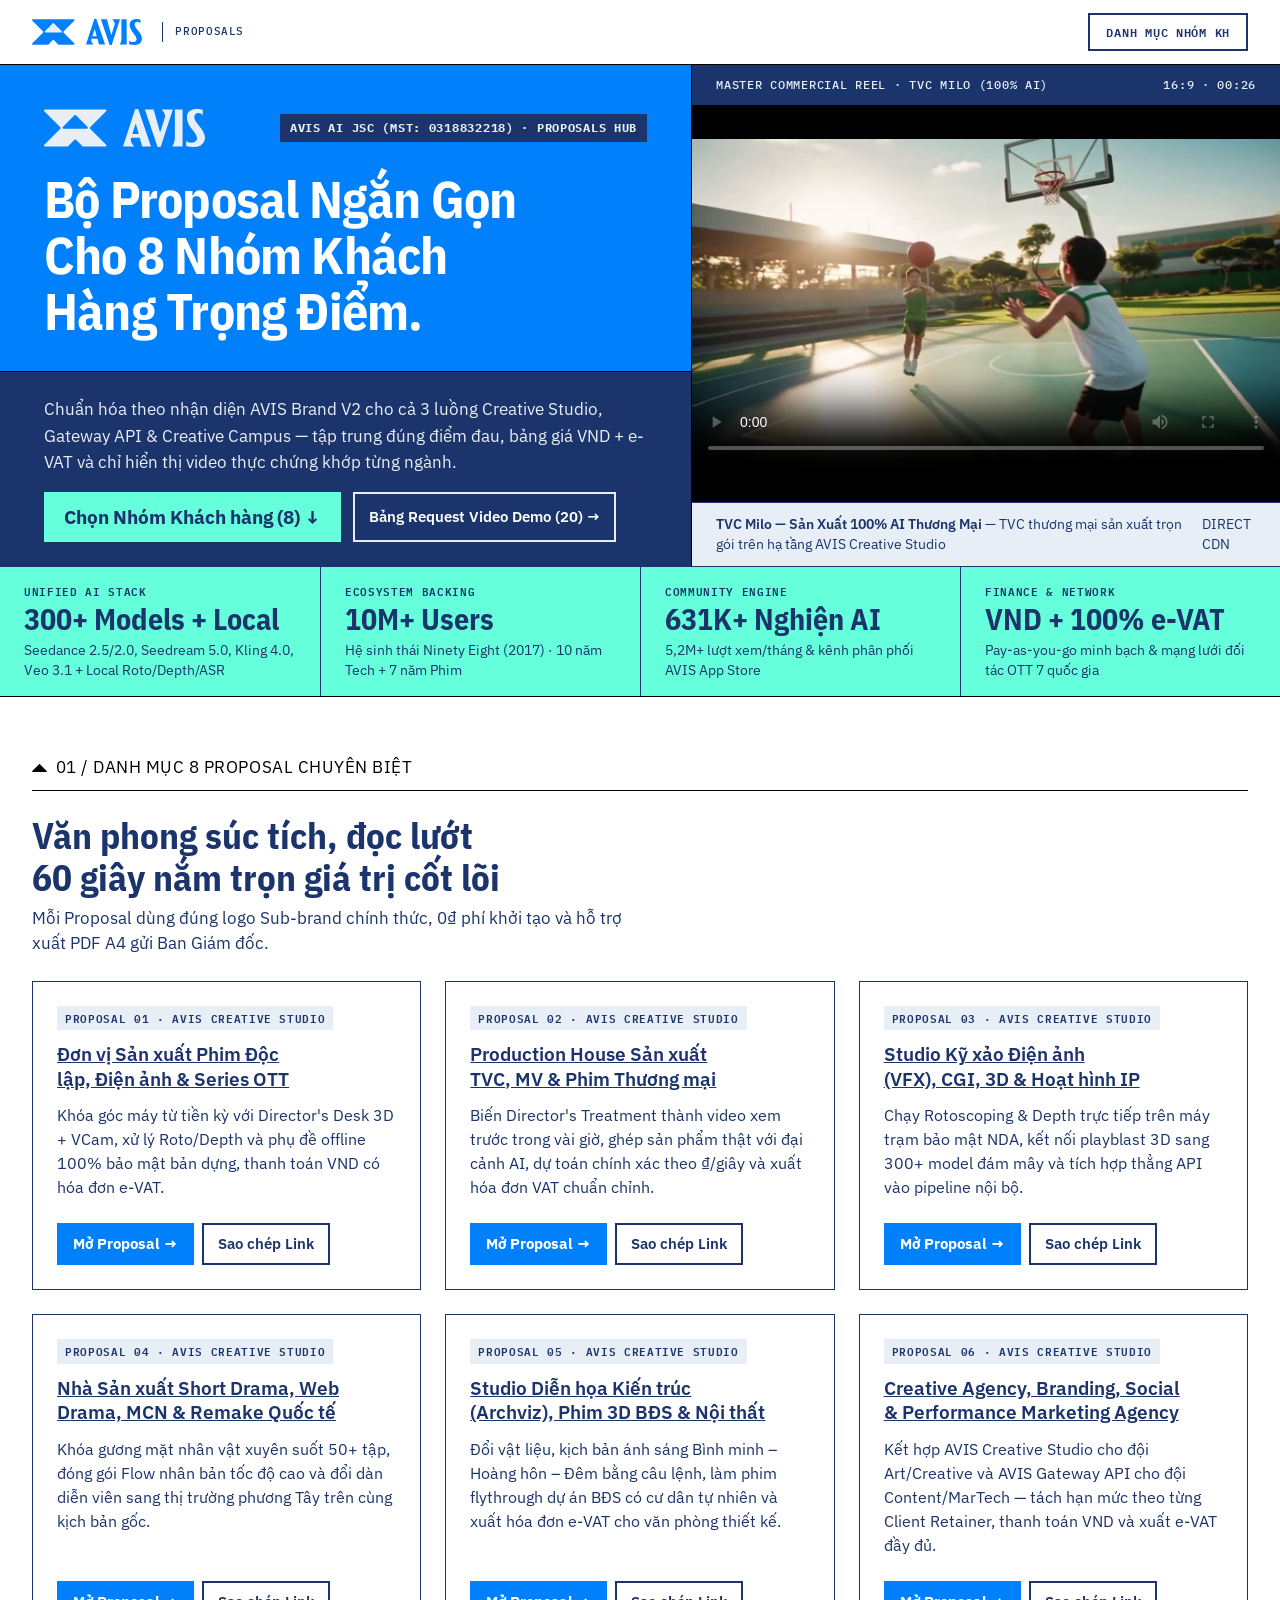
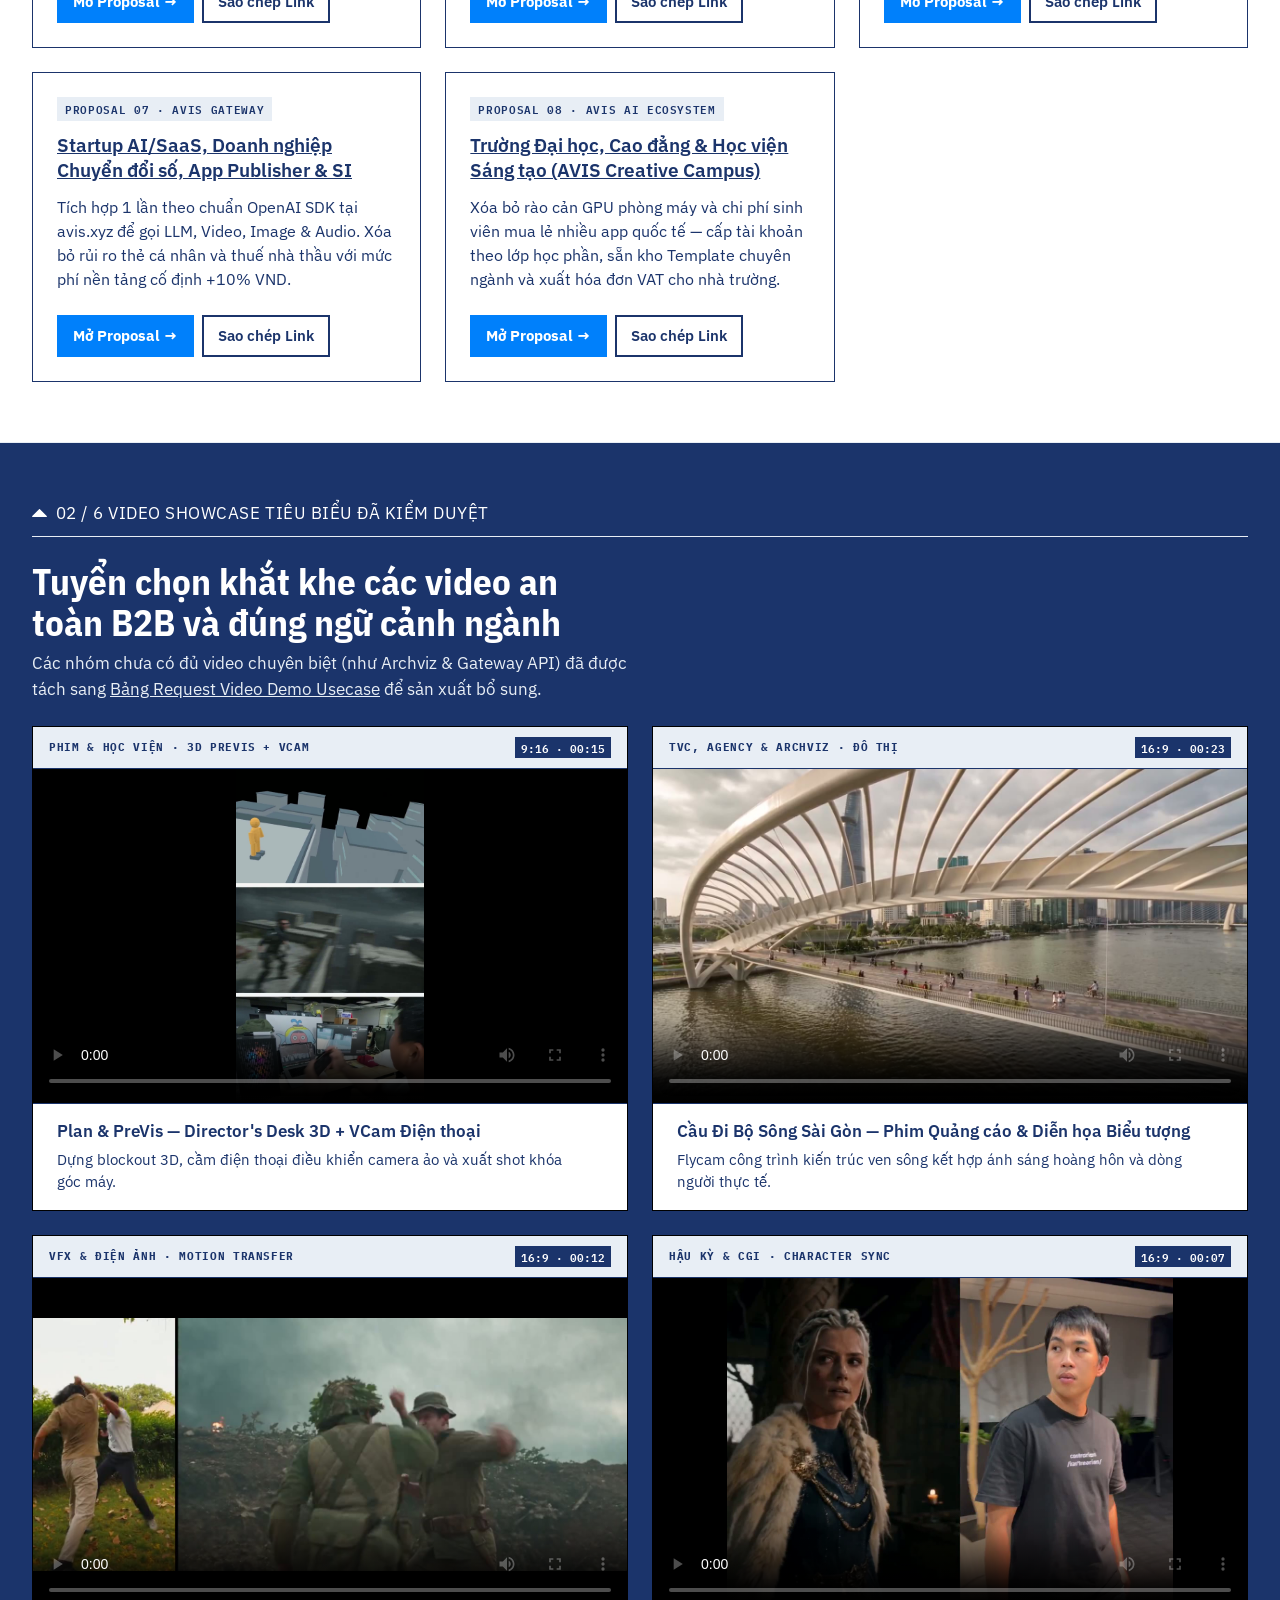
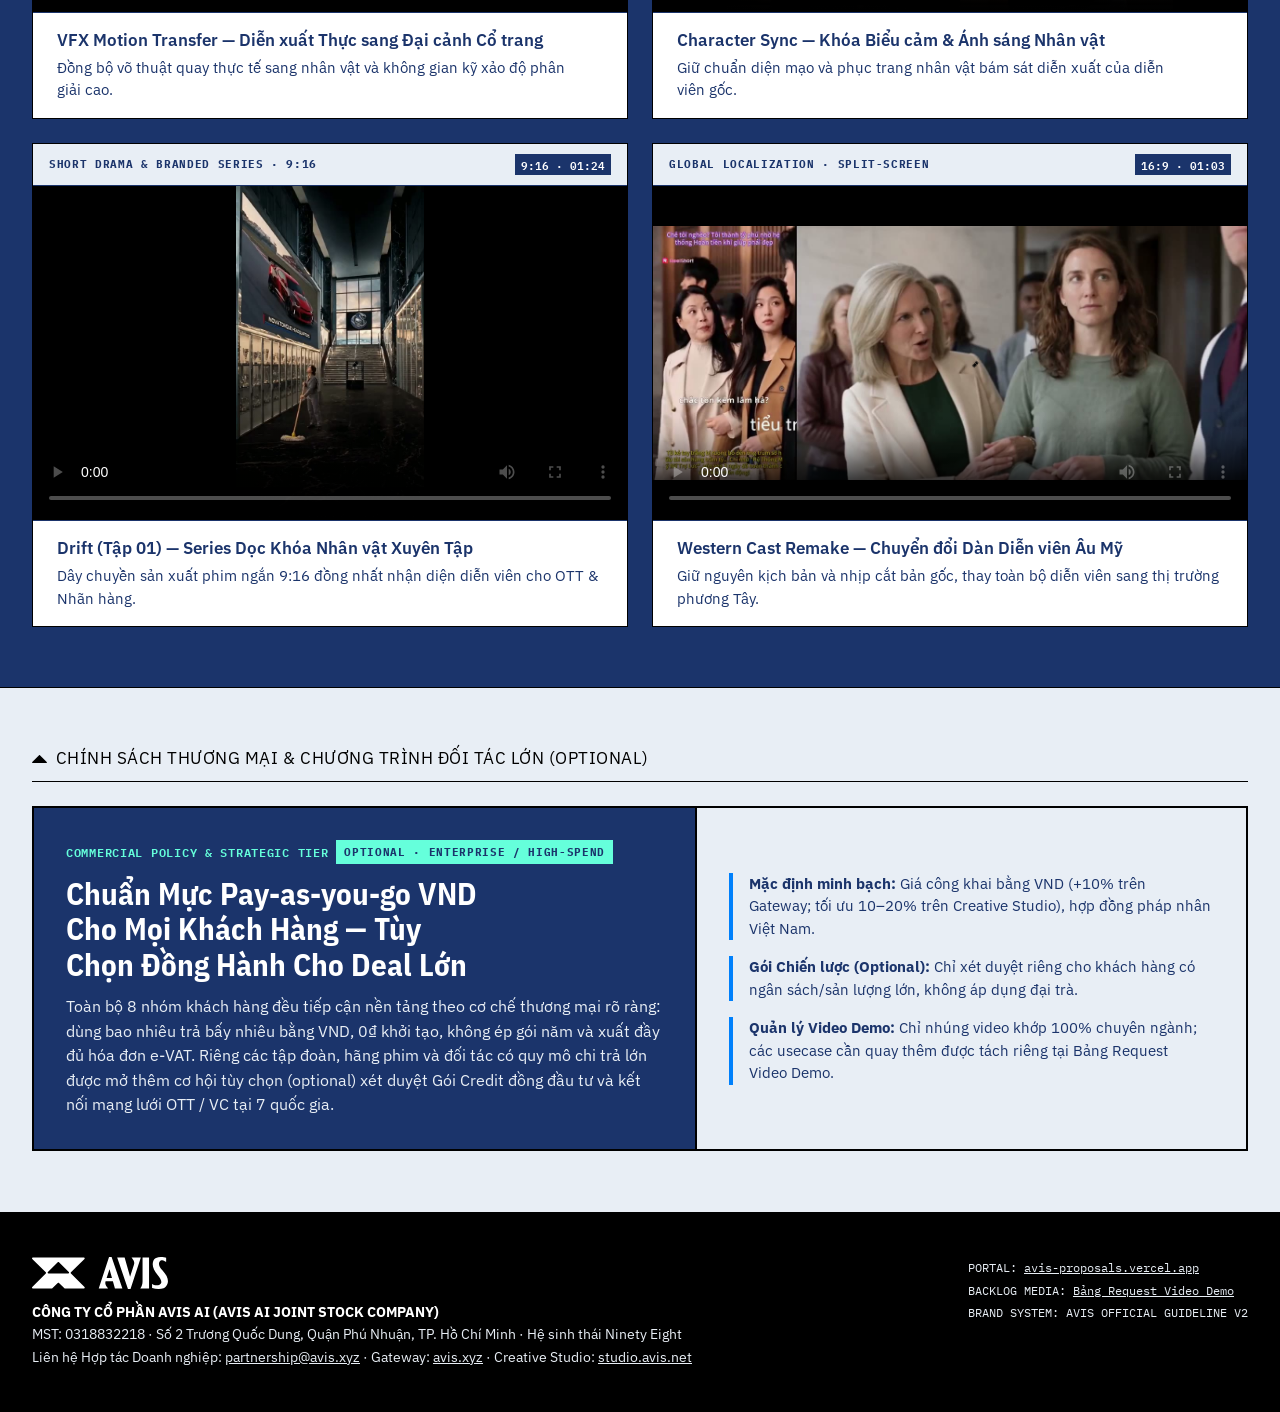
==== commit e9c759db: "Refine concise executive copy, optional high-spend credit policy, strict video filtering & add video" ====
--- a/index.html
+++ b/index.html
@@ -3,8 +3,8 @@
 <head>
   <meta charset="utf-8">
   <meta name="viewport" content="width=device-width, initial-scale=1">
-  <title>AVIS Executive Proposals Portal — Hồ sơ Đề xuất Hợp tác theo Nhóm Khách hàng</title>
-  <meta name="description" content="Cổng tổng hợp trọn bộ HTML Executive Proposals cá nhân hóa theo 8 nhóm khách hàng B2B, Studio, Hãng Phim Độc lập, VFX, Archviz, Agency và Học viện của Công ty Cổ phần AVIS AI.">
+  <title>AVIS Executive Proposals — Hồ sơ Đề xuất Hợp tác B2B theo Nhóm Khách hàng</title>
+  <meta name="description" content="Cổng tổng hợp 8 HTML Executive Proposals ngắn gọn, chuẩn nhận diện AVIS Brand V2 cho Phim Độc lập, TVC, VFX, Short Drama, Archviz, Agency, AI SaaS & Học viện.">
   <link rel="icon" type="image/svg+xml" href="assets/brand/logo/masterbrand/avis-masterbrand-symbol-azure.svg">
   <link rel="stylesheet" href="assets/proposals.css">
 </head>
@@ -27,7 +27,7 @@
         <span>Danh mục Nhóm KH</span>
       </button>
       <ul id="site-menu" class="site-menu" popover="auto">
-        <li><a href="index.html" aria-current="page">Tổng quan</a></li><li><a href="proposals/indie-cinema-ott.html">Phim Độc lập &amp; OTT</a></li><li><a href="proposals/production-house-tvc.html">Production House TVC</a></li><li><a href="proposals/vfx-cgi-animation.html">VFX, CGI &amp; 3D</a></li><li><a href="proposals/short-drama-remake.html">Short Drama &amp; Remake</a></li><li><a href="proposals/archviz-interior-design.html">Archviz &amp; Nội thất</a></li><li><a href="proposals/creative-digital-agency.html">Creative &amp; Digital Agency</a></li><li><a href="proposals/ai-saas-enterprise-gateway.html">AI SaaS &amp; Gateway API</a></li><li><a href="proposals/creative-campus-academy.html">Đại học &amp; Học viện (Campus)</a></li>
+        <li><a href="index.html" aria-current="page">Tổng quan</a></li><li><a href="proposals/indie-cinema-ott.html">Phim Độc lập &amp; OTT</a></li><li><a href="proposals/production-house-tvc.html">Production House TVC</a></li><li><a href="proposals/vfx-cgi-animation.html">VFX, CGI &amp; 3D</a></li><li><a href="proposals/short-drama-remake.html">Short Drama &amp; Remake</a></li><li><a href="proposals/archviz-interior-design.html">Archviz &amp; Nội thất</a></li><li><a href="proposals/creative-digital-agency.html">Creative &amp; Digital Agency</a></li><li><a href="proposals/ai-saas-enterprise-gateway.html">AI SaaS &amp; Gateway API</a></li><li><a href="proposals/creative-campus-academy.html">Đại học &amp; Học viện</a></li>
       </ul>
     </nav>
   </div>
@@ -40,40 +40,40 @@
         <div class="hero-primary-block">
           <div class="hero-brand-row">
             <img class="hero-brand-logo" src="assets/brand/logo/masterbrand/avis-masterbrand-full-sea-white.svg" alt="AVIS" height="38">
-            <span class="hero-kicker">AVIS AI JSC (MST: 0318832218) · EXECUTIVE PROPOSALS HUB</span>
+            <span class="hero-kicker">AVIS AI JSC (MST: 0318832218) · PROPOSALS HUB</span>
           </div>
-          <h1>Bộ Đề Xuất Hợp Tác Chuyên Biệt Cho 8 Nhóm Khách Hàng Chiến Lược.</h1>
+          <h1>Bộ Proposal Ngắn Gọn Cho 8 Nhóm Khách Hàng Trọng Điểm.</h1>
         </div>
         <div class="hero-sub-block">
           <p>
-            Tổng hợp toàn bộ năng lực sản phẩm AVIS Creative Studio, AVIS Gateway &amp; AVIS Creative Campus (hệ sinh thái Ninety Eight · Nghiện AI 631K+ thành viên),
-            kèm video thực chứng nhúng trực tiếp từ AVIS CDN và chương trình tài trợ nguồn lực sản xuất – kết nối mạng lưới OTT trong nước &amp; quốc tế.
+            Chuẩn hóa theo nhận diện AVIS Brand V2 cho cả 3 luồng Creative Studio, Gateway API &amp; Creative Campus —
+            tập trung đúng điểm đau, bảng giá VND + e-VAT và chỉ hiển thị video thực chứng khớp từng ngành.
           </p>
           <div class="hero-actions">
-            <a class="btn btn-cta-turquoise" href="#segments">Chọn Nhóm Khách hàng (8 Proposals) ↓</a>
-            <a class="btn btn-outline-light" href="#showcase-reels">Xem Showreel Nhúng Trực Tiếp ↓</a>
+            <a class="btn btn-cta-turquoise" href="#segments">Chọn Nhóm Khách hàng (8) ↓</a>
+            <a class="btn btn-outline-light" href="video-requests.html">Bảng Request Video Demo (20) →</a>
           </div>
         </div>
       </div>
       <div class="hero-media-stage">
       <div class="hero-media-bar">
-        <span>MASTER SHOWREEL · APOLINK CINEMATIC WORLD-BUILDING</span>
-        <span>16:9 · 01:56</span>
+        <span>MASTER COMMERCIAL REEL · TVC MILO (100% AI)</span>
+        <span>16:9 · 00:26</span>
       </div>
       <div class="hero-video-frame">
         <video
           controls
           playsinline
           preload="metadata"
-          width="960"
-          height="540"
-          poster="media/posters/apolink.jpg"
+          width="1280"
+          height="720"
+          poster="media/posters/trungchi-milo.jpg"
         >
-          <source src="media/videos/apolink.mp4" type="video/mp4">
+          <source src="media/videos/trungchi-milo.mp4" type="video/mp4">
         </video>
       </div>
       <div class="hero-media-caption">
-        <span><strong>ApoLink — Cinematic Intro &amp; World-Building</strong> — Sản xuất 100% trên hạ tầng đám mây AVIS Creative Studio</span>
+        <span><strong>TVC Milo — Sản Xuất 100% AI Thương Mại</strong> — TVC thương mại sản xuất trọn gói trên hạ tầng AVIS Creative Studio</span>
         <span>DIRECT CDN</span>
       </div>
     </div>
@@ -83,97 +83,97 @@
       <div class="cred-cell">
         <span class="mono-label">UNIFIED AI STACK</span>
         <strong>300+ Models + Local</strong>
-        <span>BytePlus Seedance 2.5/2.0, Seedream 5.0, Kling 4.0, Veo 3.1 + Local Depth/Roto/Offline ASR</span>
+        <span>Seedance 2.5/2.0, Seedream 5.0, Kling 4.0, Veo 3.1 + Local Roto/Depth/ASR</span>
       </div>
       <div class="cred-cell">
         <span class="mono-label">ECOSYSTEM BACKING</span>
         <strong>10M+ Users</strong>
-        <span>Thuộc hệ sinh thái Ninety Eight (2017) · 10 năm công nghệ + 7 năm sản xuất phim</span>
+        <span>Hệ sinh thái Ninety Eight (2017) · 10 năm Tech + 7 năm Phim</span>
       </div>
       <div class="cred-cell">
         <span class="mono-label">COMMUNITY ENGINE</span>
         <strong>631K+ Nghiện AI</strong>
-        <span>5,2M+ lượt xem/tháng · Kênh cộng đồng &amp; phân phối AVIS App Store mạnh mẽ</span>
+        <span>5,2M+ lượt xem/tháng &amp; kênh phân phối AVIS App Store</span>
       </div>
       <div class="cred-cell">
-        <span class="mono-label">OTT &amp; FILM NETWORK</span>
-        <strong>7 Quốc gia Kết nối</strong>
-        <span>Hỗ trợ/tài trợ nguồn lực sản xuất &amp; kết nối phát hành tại VN, Mỹ, Nhật, Singapore, UAE, Ấn Độ, Brazil</span>
+        <span class="mono-label">FINANCE &amp; NETWORK</span>
+        <strong>VND + 100% e-VAT</strong>
+        <span>Pay-as-you-go minh bạch &amp; mạng lưới đối tác OTT 7 quốc gia</span>
       </div>
     </div>
   </section>
 
   <section id="segments" class="section">
     <div class="container">
-      <div class="section-label"><span class="avis-tri avis-tri--up avis-tri--marker" aria-hidden="true"></span> 01 / DANH MỤC 8 PROPOSAL CHUYÊN BIỆT THEO NHẬN DIỆN THƯƠNG HIỆU AVIS V2</div>
+      <div class="section-label"><span class="avis-tri avis-tri--up avis-tri--marker" aria-hidden="true"></span> 01 / DANH MỤC 8 PROPOSAL CHUYÊN BIỆT</div>
       <div class="section-header">
-        <h2>Chọn đúng ngôn ngữ chuyên môn, điểm nghẽn và bài toán ROI cho từng tệp đối tác</h2>
-        <p>Mỗi trang Proposal áp dụng đúng hệ nhận diện Sub-brand chính thức (AVIS Creative Studio, AVIS Gateway, AVIS Masterbrand), nhúng trực tiếp video CDN và hỗ trợ xuất bản in PDF A4.</p>
+        <h2>Văn phong súc tích, đọc lướt 60 giây nắm trọn giá trị cốt lõi</h2>
+        <p>Mỗi Proposal dùng đúng logo Sub-brand chính thức, 0₫ phí khởi tạo và hỗ trợ xuất PDF A4 gửi Ban Giám đốc.</p>
       </div>
       <div class="grid-2">
         <article class="card">
         <span class="card-tag">PROPOSAL 01 · AVIS CREATIVE STUDIO</span>
         <h3><a href="proposals/indie-cinema-ott.html">Đơn vị Sản xuất Phim Độc lập, Điện ảnh &amp; Series OTT</a></h3>
-        <p>Giải pháp đồng hành toàn diện cùng các hãng phim độc lập, nhà sản xuất điện ảnh chiếu rạp và series OTT: thấy trước cảnh quay ngay từ tiền kỳ với Director&#x27;s Desk 3D + VCam điện thoại, xử lý Roto/Depth/Phụ đề offline...</p>
-        <div class="card-footer">
-          <a class="btn btn-cta-azure" style="font-size: 15px; padding: 10px 16px;" href="proposals/indie-cinema-ott.html">Mở Proposal →</a>
-          <button type="button" class="btn btn-outline-sapphire" style="font-size: 14px; padding: 9px 14px;" data-copy-url="proposals/indie-cinema-ott.html">Sao chép Link</button>
+        <p>Khóa góc máy từ tiền kỳ với Director&#x27;s Desk 3D + VCam, xử lý Roto/Depth và phụ đề offline 100% bảo mật bản dựng, thanh toán VND có hóa đơn e-VAT.</p>
+        <div class="card-footer">
+          <a class="btn btn-cta-azure btn-sm" href="proposals/indie-cinema-ott.html">Mở Proposal →</a>
+          <button type="button" class="btn btn-outline-sapphire btn-xs" data-copy-url="proposals/indie-cinema-ott.html">Sao chép Link</button>
         </div>
       </article><article class="card">
         <span class="card-tag">PROPOSAL 02 · AVIS CREATIVE STUDIO</span>
         <h3><a href="proposals/production-house-tvc.html">Production House Sản xuất TVC, MV &amp; Phim Thương mại</a></h3>
-        <p>Đồng hành cùng các Production House hàng đầu và boutique studio: chuyển treatment thành clip PreVis sống động trước ngày bấm máy, sản xuất Hybrid (giữ sản phẩm thật + bối cảnh AI), xuất đa tỉ lệ 9:16 / 1:1 / 16:9 vớ...</p>
-        <div class="card-footer">
-          <a class="btn btn-cta-azure" style="font-size: 15px; padding: 10px 16px;" href="proposals/production-house-tvc.html">Mở Proposal →</a>
-          <button type="button" class="btn btn-outline-sapphire" style="font-size: 14px; padding: 9px 14px;" data-copy-url="proposals/production-house-tvc.html">Sao chép Link</button>
+        <p>Biến Director&#x27;s Treatment thành video xem trước trong vài giờ, ghép sản phẩm thật với đại cảnh AI, dự toán chính xác theo ₫/giây và xuất hóa đơn VAT chuẩn chỉnh.</p>
+        <div class="card-footer">
+          <a class="btn btn-cta-azure btn-sm" href="proposals/production-house-tvc.html">Mở Proposal →</a>
+          <button type="button" class="btn btn-outline-sapphire btn-xs" data-copy-url="proposals/production-house-tvc.html">Sao chép Link</button>
         </div>
       </article><article class="card">
         <span class="card-tag">PROPOSAL 03 · AVIS CREATIVE STUDIO</span>
         <h3><a href="proposals/vfx-cgi-animation.html">Studio Kỹ xảo Điện ảnh (VFX), CGI, 3D &amp; Hoạt hình IP</a></h3>
-        <p>Thiết kế riêng cho các VFX Supervisor, CG/Pipeline TD và xưởng phim hoạt hình 2D/3D: chạy Rotoscoping &amp; Depth Anything V2 trực tiếp trên máy qua WebGPU, kết nối render 3D sang 300+ model tạo sinh trên đám mây không ...</p>
-        <div class="card-footer">
-          <a class="btn btn-cta-azure" style="font-size: 15px; padding: 10px 16px;" href="proposals/vfx-cgi-animation.html">Mở Proposal →</a>
-          <button type="button" class="btn btn-outline-sapphire" style="font-size: 14px; padding: 9px 14px;" data-copy-url="proposals/vfx-cgi-animation.html">Sao chép Link</button>
+        <p>Chạy Rotoscoping &amp; Depth trực tiếp trên máy trạm bảo mật NDA, kết nối playblast 3D sang 300+ model đám mây và tích hợp thẳng API vào pipeline nội bộ.</p>
+        <div class="card-footer">
+          <a class="btn btn-cta-azure btn-sm" href="proposals/vfx-cgi-animation.html">Mở Proposal →</a>
+          <button type="button" class="btn btn-outline-sapphire btn-xs" data-copy-url="proposals/vfx-cgi-animation.html">Sao chép Link</button>
         </div>
       </article><article class="card">
         <span class="card-tag">PROPOSAL 04 · AVIS CREATIVE STUDIO</span>
         <h3><a href="proposals/short-drama-remake.html">Nhà Sản xuất Short Drama, Web Drama, MCN &amp; Remake Quốc tế</a></h3>
-        <p>Thị trường Microdrama toàn cầu tăng trưởng lên 11 → 14 tỷ USD (Omdia 2026) với 850M+ lượt tải ứng dụng trong Q1/2026 (+140%, Sensor Tower). AVIS cung cấp dây chuyền khóa nhân vật xuyên suốt cả series, đóng gói Flow ...</p>
-        <div class="card-footer">
-          <a class="btn btn-cta-azure" style="font-size: 15px; padding: 10px 16px;" href="proposals/short-drama-remake.html">Mở Proposal →</a>
-          <button type="button" class="btn btn-outline-sapphire" style="font-size: 14px; padding: 9px 14px;" data-copy-url="proposals/short-drama-remake.html">Sao chép Link</button>
+        <p>Khóa gương mặt nhân vật xuyên suốt 50+ tập, đóng gói Flow nhân bản tốc độ cao và đổi dàn diễn viên sang thị trường phương Tây trên cùng kịch bản gốc.</p>
+        <div class="card-footer">
+          <a class="btn btn-cta-azure btn-sm" href="proposals/short-drama-remake.html">Mở Proposal →</a>
+          <button type="button" class="btn btn-outline-sapphire btn-xs" data-copy-url="proposals/short-drama-remake.html">Sao chép Link</button>
         </div>
       </article><article class="card">
         <span class="card-tag">PROPOSAL 05 · AVIS CREATIVE STUDIO</span>
-        <h3><a href="proposals/archviz-interior-design.html">Studio Diễn họa Kiến trúc (Archviz), Phim 3D BĐS &amp; Thiết kế Nội thất</a></h3>
-        <p>Giải pháp tăng tốc duyệt phương án cho Studio Diễn họa 3D xuất khẩu (US/UK/EU/AU), đơn vị làm Phim 3D dự án Bất động sản và Công ty Thiết kế Kiến trúc – Nội thất: đổi vật liệu và kịch bản ánh sáng Bình minh – Hoàng ...</p>
-        <div class="card-footer">
-          <a class="btn btn-cta-azure" style="font-size: 15px; padding: 10px 16px;" href="proposals/archviz-interior-design.html">Mở Proposal →</a>
-          <button type="button" class="btn btn-outline-sapphire" style="font-size: 14px; padding: 9px 14px;" data-copy-url="proposals/archviz-interior-design.html">Sao chép Link</button>
+        <h3><a href="proposals/archviz-interior-design.html">Studio Diễn họa Kiến trúc (Archviz), Phim 3D BĐS &amp; Nội thất</a></h3>
+        <p>Đổi vật liệu, kịch bản ánh sáng Bình minh – Hoàng hôn – Đêm bằng câu lệnh, làm phim flythrough dự án BĐS có cư dân tự nhiên và xuất hóa đơn e-VAT cho văn phòng thiết kế.</p>
+        <div class="card-footer">
+          <a class="btn btn-cta-azure btn-sm" href="proposals/archviz-interior-design.html">Mở Proposal →</a>
+          <button type="button" class="btn btn-outline-sapphire btn-xs" data-copy-url="proposals/archviz-interior-design.html">Sao chép Link</button>
         </div>
       </article><article class="card">
         <span class="card-tag">PROPOSAL 06 · AVIS CREATIVE STUDIO</span>
         <h3><a href="proposals/creative-digital-agency.html">Creative Agency, Branding, Social &amp; Performance Marketing Agency</a></h3>
-        <p>Giải pháp hạ tầng Creative AI + Multi-model API dành riêng cho các Creative Hotshop, IMC Agency, Social/TikTok MCN và Performance/SEO Agency: gom toàn bộ đội Art, Copywriter, Content &amp; MarTech về một nền tảng pháp n...</p>
-        <div class="card-footer">
-          <a class="btn btn-cta-azure" style="font-size: 15px; padding: 10px 16px;" href="proposals/creative-digital-agency.html">Mở Proposal →</a>
-          <button type="button" class="btn btn-outline-sapphire" style="font-size: 14px; padding: 9px 14px;" data-copy-url="proposals/creative-digital-agency.html">Sao chép Link</button>
+        <p>Kết hợp AVIS Creative Studio cho đội Art/Creative và AVIS Gateway API cho đội Content/MarTech — tách hạn mức theo từng Client Retainer, thanh toán VND và xuất e-VAT đầy đủ.</p>
+        <div class="card-footer">
+          <a class="btn btn-cta-azure btn-sm" href="proposals/creative-digital-agency.html">Mở Proposal →</a>
+          <button type="button" class="btn btn-outline-sapphire btn-xs" data-copy-url="proposals/creative-digital-agency.html">Sao chép Link</button>
         </div>
       </article><article class="card">
         <span class="card-tag">PROPOSAL 07 · AVIS GATEWAY</span>
-        <h3><a href="proposals/ai-saas-enterprise-gateway.html">Startup AI/SaaS, Doanh nghiệp Chuyển đổi số, App Publisher &amp; SI (AVIS Gateway)</a></h3>
-        <p>AVIS Gateway (https://avis.xyz) xóa bỏ hoàn toàn rủi ro quẹt thẻ tín dụng cá nhân của founder, thuế nhà thầu nước ngoài (FCT) và tình trạng vendor lock-in: tích hợp 1 lần theo chuẩn OpenAI SDK, phí nền tảng cố định ...</p>
-        <div class="card-footer">
-          <a class="btn btn-cta-azure" style="font-size: 15px; padding: 10px 16px;" href="proposals/ai-saas-enterprise-gateway.html">Mở Proposal →</a>
-          <button type="button" class="btn btn-outline-sapphire" style="font-size: 14px; padding: 9px 14px;" data-copy-url="proposals/ai-saas-enterprise-gateway.html">Sao chép Link</button>
+        <h3><a href="proposals/ai-saas-enterprise-gateway.html">Startup AI/SaaS, Doanh nghiệp Chuyển đổi số, App Publisher &amp; SI</a></h3>
+        <p>Tích hợp 1 lần theo chuẩn OpenAI SDK tại avis.xyz để gọi LLM, Video, Image &amp; Audio. Xóa bỏ rủi ro thẻ cá nhân và thuế nhà thầu với mức phí nền tảng cố định +10% VND.</p>
+        <div class="card-footer">
+          <a class="btn btn-cta-azure btn-sm" href="proposals/ai-saas-enterprise-gateway.html">Mở Proposal →</a>
+          <button type="button" class="btn btn-outline-sapphire btn-xs" data-copy-url="proposals/ai-saas-enterprise-gateway.html">Sao chép Link</button>
         </div>
       </article><article class="card">
         <span class="card-tag">PROPOSAL 08 · AVIS AI ECOSYSTEM</span>
-        <h3><a href="proposals/creative-campus-academy.html">Trường Đại học, Cao đẳng &amp; Học viện Đào tạo Sáng tạo (AVIS Creative Campus)</a></h3>
-        <p>Chương trình hợp tác 4 trụ cột AVIS AI Creative Campus (đã triển khai chiến lược cùng Cao đẳng Truyền hình VTV): xóa bỏ rào cản cấu hình GPU phòng máy lab và chi phí mua lẻ nhiều ứng dụng của học viên, đóng gói sẵn ...</p>
-        <div class="card-footer">
-          <a class="btn btn-cta-azure" style="font-size: 15px; padding: 10px 16px;" href="proposals/creative-campus-academy.html">Mở Proposal →</a>
-          <button type="button" class="btn btn-outline-sapphire" style="font-size: 14px; padding: 9px 14px;" data-copy-url="proposals/creative-campus-academy.html">Sao chép Link</button>
+        <h3><a href="proposals/creative-campus-academy.html">Trường Đại học, Cao đẳng &amp; Học viện Sáng tạo (AVIS Creative Campus)</a></h3>
+        <p>Xóa bỏ rào cản GPU phòng máy và chi phí sinh viên mua lẻ nhiều app quốc tế — cấp tài khoản theo lớp học phần, sẵn kho Template chuyên ngành và xuất hóa đơn VAT cho nhà trường.</p>
+        <div class="card-footer">
+          <a class="btn btn-cta-azure btn-sm" href="proposals/creative-campus-academy.html">Mở Proposal →</a>
+          <button type="button" class="btn btn-outline-sapphire btn-xs" data-copy-url="proposals/creative-campus-academy.html">Sao chép Link</button>
         </div>
       </article>
       </div>
@@ -182,15 +182,15 @@
 
   <section id="showcase-reels" class="section section-sapphire">
     <div class="container">
-      <div class="section-label"><span class="avis-tri avis-tri--up avis-tri--marker" aria-hidden="true"></span> 02 / THƯ VIỆN SHOWCASE TIÊU BIỂU NHÚNG TRỰC TIẾP (CLOUDFLARE R2 CDN)</div>
+      <div class="section-label"><span class="avis-tri avis-tri--up avis-tri--marker" aria-hidden="true"></span> 02 / 6 VIDEO SHOWCASE TIÊU BIỂU ĐÃ KIỂM DUYỆT</div>
       <div class="section-header">
-        <h2>Kiểm chứng chất lượng đầu ra trên 6 kịch bản sản xuất trọng điểm</h2>
-        <p>Từ PreVis 3D + VCam điện thoại, TVC thương mại 100% AI, VFX Motion Transfer đến Short Drama 9:16 và Remake đa thị trường.</p>
+        <h2>Tuyển chọn khắt khe các video an toàn B2B và đúng ngữ cảnh ngành</h2>
+        <p>Các nhóm chưa có đủ video chuyên biệt (như Archviz &amp; Gateway API) đã được tách sang <a href="video-requests.html">Bảng Request Video Demo Usecase</a> để sản xuất bổ sung.</p>
       </div>
       <div class="video-grid">
         <figure class="video-figure">
         <div class="video-head">
-          <span class="video-head-tag">PREVIS 3D + VCAM · TIỀN KỲ ĐIỆN ẢNH</span>
+          <span class="video-head-tag">PHIM &amp; HỌC VIỆN · 3D PREVIS + VCAM</span>
           <span class="video-head-ratio">9:16 · 00:15</span>
         </div>
         <div class="video-stage">
@@ -208,12 +208,12 @@
         </div>
         <figcaption class="video-caption">
           <h3>Plan &amp; PreVis — Director&#x27;s Desk 3D + VCam Điện thoại</h3>
-          <p>Dựng blockout 3D, điều khiển camera ảo bằng điện thoại và xuất AI render khóa góc máy trước ngày bấm máy.</p>
-        </figcaption>
-      </figure><figure class="video-figure">
-        <div class="video-head">
-          <span class="video-head-tag">COMMERCIAL TVC · 100% AI EXECUTION</span>
-          <span class="video-head-ratio">16:9 · 00:26</span>
+          <p>Dựng blockout 3D, cầm điện thoại điều khiển camera ảo và xuất shot khóa góc máy.</p>
+        </figcaption>
+      </figure><figure class="video-figure">
+        <div class="video-head">
+          <span class="video-head-tag">TVC, AGENCY &amp; ARCHVIZ · ĐÔ THỊ</span>
+          <span class="video-head-ratio">16:9 · 00:23</span>
         </div>
         <div class="video-stage">
           <video
@@ -223,40 +223,18 @@
             playsinline
             width="1280"
             height="720"
-            poster="media/posters/trungchi-milo.jpg"
-          >
-            <source src="media/videos/trungchi-milo.mp4" type="video/mp4">
-          </video>
-        </div>
-        <figcaption class="video-caption">
-          <h3>TVC Milo — Sản xuất Quảng cáo Thương mại</h3>
-          <p>Minh chứng năng lực sản xuất TVC thương mại năng lượng cao với nhân vật và nhận diện sản phẩm đồng nhất.</p>
-        </figcaption>
-      </figure><figure class="video-figure">
-        <div class="video-head">
-          <span class="video-head-tag">INDIE &amp; FEATURE FILM · CINEMATIC</span>
-          <span class="video-head-ratio">9:16 · 00:20</span>
-        </div>
-        <div class="video-stage">
-          <video
-            controls
-            loading="lazy"
-            preload="none"
-            playsinline
-            width="1080"
-            height="1920"
-            poster="media/posters/video-233-film.jpg"
-          >
-            <source src="media/videos/video-233-film.mp4" type="video/mp4">
-          </video>
-        </div>
-        <figcaption class="video-caption">
-          <h3>AI Cinematic Film — Phim Ngắn Giả Tưởng</h3>
-          <p>Tác phẩm điện ảnh giả tưởng kết hợp tạo hình nhân vật, đại cảnh kỳ ảo và thiết kế âm thanh.</p>
-        </figcaption>
-      </figure><figure class="video-figure">
-        <div class="video-head">
-          <span class="video-head-tag">VFX &amp; CGI STUDIO · MOTION TRANSFER</span>
+            poster="media/posters/tvc-cau-di-bo.jpg"
+          >
+            <source src="media/videos/tvc-cau-di-bo.mp4" type="video/mp4">
+          </video>
+        </div>
+        <figcaption class="video-caption">
+          <h3>Cầu Đi Bộ Sông Sài Gòn — Phim Quảng cáo &amp; Diễn họa Biểu tượng</h3>
+          <p>Flycam công trình kiến trúc ven sông kết hợp ánh sáng hoàng hôn và dòng người thực tế.</p>
+        </figcaption>
+      </figure><figure class="video-figure">
+        <div class="video-head">
+          <span class="video-head-tag">VFX &amp; ĐIỆN ẢNH · MOTION TRANSFER</span>
           <span class="video-head-ratio">16:9 · 00:12</span>
         </div>
         <div class="video-stage">
@@ -273,12 +251,34 @@
           </video>
         </div>
         <figcaption class="video-caption">
-          <h3>VFX Motion Transfer &amp; Compositing</h3>
-          <p>Đồng bộ chuyển động diễn xuất thực sang nhân vật CGI và không gian kỹ xảo độ phân giải cao.</p>
-        </figcaption>
-      </figure><figure class="video-figure">
-        <div class="video-head">
-          <span class="video-head-tag">SHORT DRAMA SERIES · 9:16</span>
+          <h3>VFX Motion Transfer — Diễn xuất Thực sang Đại cảnh Cổ trang</h3>
+          <p>Đồng bộ võ thuật quay thực tế sang nhân vật và không gian kỹ xảo độ phân giải cao.</p>
+        </figcaption>
+      </figure><figure class="video-figure">
+        <div class="video-head">
+          <span class="video-head-tag">HẬU KỲ &amp; CGI · CHARACTER SYNC</span>
+          <span class="video-head-ratio">16:9 · 00:07</span>
+        </div>
+        <div class="video-stage">
+          <video
+            controls
+            loading="lazy"
+            preload="none"
+            playsinline
+            width="1280"
+            height="960"
+            poster="media/posters/post-charsync.jpg"
+          >
+            <source src="media/videos/post-charsync.mp4" type="video/mp4">
+          </video>
+        </div>
+        <figcaption class="video-caption">
+          <h3>Character Sync — Khóa Biểu cảm &amp; Ánh sáng Nhân vật</h3>
+          <p>Giữ chuẩn diện mạo và phục trang nhân vật bám sát diễn xuất của diễn viên gốc.</p>
+        </figcaption>
+      </figure><figure class="video-figure">
+        <div class="video-head">
+          <span class="video-head-tag">SHORT DRAMA &amp; BRANDED SERIES · 9:16</span>
           <span class="video-head-ratio">9:16 · 01:24</span>
         </div>
         <div class="video-stage">
@@ -295,12 +295,12 @@
           </video>
         </div>
         <figcaption class="video-caption">
-          <h3>Drift (Ep. 01) — Khóa Nhân vật Xuyên Tập</h3>
-          <p>Dây chuyền công nghiệp hóa sản xuất microdrama giữ chuẩn gương mặt và trang phục nhân vật xuyên suốt series.</p>
-        </figcaption>
-      </figure><figure class="video-figure">
-        <div class="video-head">
-          <span class="video-head-tag">GLOBAL OTT LOCALIZATION · REMAKE</span>
+          <h3>Drift (Tập 01) — Series Dọc Khóa Nhân vật Xuyên Tập</h3>
+          <p>Dây chuyền sản xuất phim ngắn 9:16 đồng nhất nhận diện diễn viên cho OTT &amp; Nhãn hàng.</p>
+        </figcaption>
+      </figure><figure class="video-figure">
+        <div class="video-head">
+          <span class="video-head-tag">GLOBAL LOCALIZATION · SPLIT-SCREEN</span>
           <span class="video-head-ratio">16:9 · 01:03</span>
         </div>
         <div class="video-stage">
@@ -317,8 +317,8 @@
           </video>
         </div>
         <figcaption class="video-caption">
-          <h3>Western Cast Remake — Xuất khẩu IP Đa Thị trường</h3>
-          <p>Giữ nguyên kịch bản và nhịp dựng gốc, chuyển đổi toàn bộ dàn diễn viên sang thị trường Âu Mỹ.</p>
+          <h3>Western Cast Remake — Chuyển đổi Dàn Diễn viên Âu Mỹ</h3>
+          <p>Giữ nguyên kịch bản và nhịp cắt bản gốc, thay toàn bộ diễn viên sang thị trường phương Tây.</p>
         </figcaption>
       </figure>
       </div>
@@ -327,22 +327,18 @@
 
   <section class="section section-alt">
   <div class="container">
-    <div class="section-label"><span class="avis-tri avis-tri--up avis-tri--marker" aria-hidden="true"></span> LỢI THẾ HỆ SINH THÁI · MẠNG LƯỚI OTT &amp; PHÁT HÀNH QUỐC TẾ</div>
+    <div class="section-label"><span class="avis-tri avis-tri--up avis-tri--marker" aria-hidden="true"></span> CHÍNH SÁCH THƯƠNG MẠI &amp; CHƯƠNG TRÌNH ĐỐI TÁC LỚN (OPTIONAL)</div>
     <div class="ott-panel">
       <div class="ott-main">
-        <div class="ott-eyebrow">STRATEGIC ECOSYSTEM ADVANTAGE · OTT &amp; FILM DISTRIBUTION NETWORK</div>
-        <h3>Hơn cả nền tảng công nghệ: Tài trợ Nguồn lực Sản xuất &amp; Kết nối Phát hành Trong nước – Quốc tế</h3>
-        <p>
-          Thuộc hệ sinh thái <strong>Ninety Eight</strong> (10M+ người dùng toàn cầu) cùng cộng đồng <strong>Nghiện AI (631K+ thành viên)</strong>,
-          AVIS sở hữu mạng lưới hợp tác trực tiếp với các <strong>nền tảng OTT, đài truyền hình và các đơn vị phát triển / phát hành phim tại Việt Nam &amp; quốc tế</strong>
-          (Mỹ, Nhật Bản, Singapore, UAE, Ấn Độ, Brazil). Với các dự án điện ảnh, phim độc lập, series hoạt hình và short drama tiềm năng,
-          AVIS sẵn sàng <strong>tài trợ gói hạ tầng AI / hỗ trợ nguồn lực sản xuất</strong> và đồng hành mở đường phân phối thương mại.
-        </p>
+        <div class="ott-eyebrow">
+          <span>COMMERCIAL POLICY &amp; STRATEGIC TIER</span>
+          <span class="optional-badge">OPTIONAL · ENTERPRISE / HIGH-SPEND</span>
+        </div>
+        <h3>Chuẩn Mực Pay-as-you-go VND Cho Mọi Khách Hàng — Tùy Chọn Đồng Hành Cho Deal Lớn</h3>
+        <p>Toàn bộ 8 nhóm khách hàng đều tiếp cận nền tảng theo cơ chế thương mại rõ ràng: dùng bao nhiêu trả bấy nhiêu bằng VND, 0₫ khởi tạo, không ép gói năm và xuất đầy đủ hóa đơn e-VAT. Riêng các tập đoàn, hãng phim và đối tác có quy mô chi trả lớn được mở thêm cơ hội tùy chọn (optional) xét duyệt Gói Credit đồng đầu tư và kết nối mạng lưới OTT / VC tại 7 quốc gia.</p>
       </div>
       <ul class="ott-list">
-        <li><strong>Đối tác Phim &amp; Truyền hình:</strong> Đồng hành cùng Mật mã Đông Dương, 89s Group, Today TV, Flex Films, Viettel Media, Sleepy Giant Studio (Singapore) &amp; MODOS.</li>
-        <li><strong>Tài trợ Hạ tầng &amp; Pilot Credit:</strong> Cấp gói Credit R&amp;D và nhân lực kỹ thuật đồng hành dựng PreVis / tập mẫu Pilot giúp dự án gọi vốn &amp; chốt nhà phát hành nhanh hơn.</li>
-        <li><strong>Mạng lưới Xuất khẩu &amp; Remake Đa Quốc gia:</strong> Hỗ trợ bản địa hóa hình ảnh/ngôn ngữ và kết nối đầu ra trên các nền tảng OTT trong &amp; ngoài nước.</li>
+        <li><strong>Mặc định minh bạch:</strong> Giá công khai bằng VND (+10% trên Gateway; tối ưu 10–20% trên Creative Studio), hợp đồng pháp nhân Việt Nam.</li><li><strong>Gói Chiến lược (Optional):</strong> Chỉ xét duyệt riêng cho khách hàng có ngân sách/sản lượng lớn, không áp dụng đại trà.</li><li><strong>Quản lý Video Demo:</strong> Chỉ nhúng video khớp 100% chuyên ngành; các usecase cần quay thêm được tách riêng tại Bảng Request Video Demo.</li>
       </ul>
     </div>
   </div>
@@ -355,14 +351,14 @@
       <img class="footer-logo" src="assets/brand/logo/masterbrand/avis-masterbrand-full-white.svg" alt="AVIS" height="32">
       <strong>CÔNG TY CỔ PHẦN AVIS AI (AVIS AI JOINT STOCK COMPANY)</strong><br>
       MST: 0318832218 · Số 2 Trương Quốc Dung, Quận Phú Nhuận, TP. Hồ Chí Minh · Hệ sinh thái Ninety Eight<br>
-      Liên hệ Đối tác &amp; Tài trợ Dự án: <a href="mailto:partnership@avis.xyz">partnership@avis.xyz</a> ·
+      Liên hệ Hợp tác Doanh nghiệp: <a href="mailto:partnership@avis.xyz">partnership@avis.xyz</a> ·
       Gateway: <a href="https://avis.xyz" target="_blank" rel="noopener">avis.xyz</a> ·
       Creative Studio: <a href="https://studio.avis.net" target="_blank" rel="noopener">studio.avis.net</a>
     </div>
     <div class="footer-links">
-      CDN INFRASTRUCTURE: CLOUDFLARE R2 (AVIS MEDIA)<br>
-      BRAND SYSTEM: AVIS OFFICIAL GUIDELINE V2<br>
-      PORTAL: <a href="https://avis-proposals.vercel.app">avis-proposals.vercel.app</a>
+      PORTAL: <a href="https://avis-proposals.vercel.app">avis-proposals.vercel.app</a><br>
+      BACKLOG MEDIA: <a href="video-requests.html">Bảng Request Video Demo</a><br>
+      BRAND SYSTEM: AVIS OFFICIAL GUIDELINE V2
     </div>
   </div>
 </footer>
--- a/assets/proposals.css
+++ b/assets/proposals.css
@@ -94,21 +94,21 @@
   --avis-font-sans: 'IBM Plex Sans', -apple-system, 'Segoe UI', Arial, sans-serif;
   --avis-font-mono: 'IBM Plex Mono', ui-monospace, Menlo, monospace;
 
-  /* 8px Spacing Scale */
-  --avis-space-1: 4px;
-  --avis-space-2: 8px;
-  --avis-space-3: 12px;
-  --avis-space-4: 16px;
-  --avis-space-5: 24px;
-  --avis-space-6: 32px;
-  --avis-space-7: 48px;
-  --avis-space-8: 64px;
-  --avis-space-9: 96px;
+  /* 8px Spacing Scale (in rem so layout breathes with OS/browser text scale) */
+  --avis-space-1: 0.25rem;
+  --avis-space-2: 0.5rem;
+  --avis-space-3: 0.75rem;
+  --avis-space-4: 1rem;
+  --avis-space-5: 1.5rem;
+  --avis-space-6: 2rem;
+  --avis-space-7: 2.75rem;
+  --avis-space-8: 3.75rem;
+  --avis-space-9: 5.5rem;
 
   /* Brand V2 Geometry: strictly square blocks, 0 radius */
   --avis-radius: 0px;
-  --max-w: 1280px;
-  --header-h: 64px;
+  --max-w: 80rem;
+  --header-h: 4rem;
 
   /* Official AVIS Triangle Shapes (1:1 cut from logo symbols) */
   --avis-tri-up: url("data:image/svg+xml,%3Csvg xmlns='http://www.w3.org/2000/svg' viewBox='85.892 25.477 117.5 63.53' width='117.5' height='63.53'%3E%3Cpath d='M90.6957 89.0067H198.591C202.855 89.0067 204.999 83.8443 201.981 80.8259L148.033 26.8781C146.165 25.0096 143.134 25.0096 141.254 26.8781L87.306 80.8259C84.2876 83.8443 86.4196 89.0067 90.6957 89.0067Z' fill='%23000'/%3E%3C/svg%3E");
@@ -207,7 +207,7 @@
   vertical-align: -0.04em;
 }
 
-/* 5. Base Document Reset */
+/* 5. Base Document Reset & Legibility Rules (modern-web-guidance: typography & improve-text-layout-and-legibility) */
 *,
 *::before,
 *::after {
@@ -222,11 +222,28 @@
 body {
   margin: 0;
   font-family: var(--avis-font-sans);
-  font-size: 16px;
-  line-height: 1.6;
+  font-size: 1rem;
+  line-height: 1.55;
+  text-align: start;
+  overflow-wrap: break-word;
   background: var(--avis-white);
   color: var(--brand-text);
   -webkit-font-smoothing: antialiased;
+}
+
+/* Balanced line lengths strictly on short unboxed headings and table headers */
+h1,
+h2,
+h3,
+.benchmark-table th {
+  text-wrap: balance;
+}
+
+/* Prevent orphaned runts strictly on multi-line body paragraphs and list items */
+p,
+.avis-list li,
+.ott-list li {
+  text-wrap: pretty;
 }
 
 a {
@@ -244,7 +261,7 @@
   padding-inline: var(--avis-space-6);
 }
 
-@media (width < 640px) {
+@media (width < 40rem) {
   .container {
     padding-inline: var(--avis-space-4);
   }
@@ -279,7 +296,7 @@
   gap: var(--avis-space-4);
 }
 
-@media (width < 640px) {
+@media (width < 40rem) {
   .header-inner {
     padding-inline: var(--avis-space-4);
   }
@@ -300,21 +317,21 @@
 
 /* Official SVG logo minimum clear space & height >= 24px */
 .site-logo img {
-  block-size: 26px;
+  block-size: 1.625rem;
   inline-size: auto;
   display: block;
 }
 
 .site-logo-divider {
   inline-size: 1px;
-  block-size: 20px;
+  block-size: 1.25rem;
   background: var(--avis-sapphire);
   margin-inline-start: var(--avis-space-2);
 }
 
 .site-logo-tag {
   font-family: var(--avis-font-mono);
-  font-size: 11px;
+  font-size: 0.6875rem;
   font-weight: 500;
   letter-spacing: 0.06em;
   text-transform: uppercase;
@@ -332,14 +349,15 @@
   display: inline-flex;
   align-items: center;
   gap: var(--avis-space-2);
-  padding: 10px 16px;
+  padding: 0.625rem 1rem;
   border-radius: var(--avis-radius);
   border: 2px solid var(--avis-sapphire);
   background: var(--avis-white);
   color: var(--avis-sapphire);
   font-family: var(--avis-font-mono);
-  font-size: 12px;
-  font-weight: 600;
+  font-size: 0.75rem;
+  font-weight: 600;
+  line-height: 1.2;
   letter-spacing: 0.06em;
   text-transform: uppercase;
   cursor: pointer;
@@ -349,14 +367,14 @@
   list-style: none;
   position: fixed;
   inset: auto;
-  inset-block-start: 68px;
+  inset-block-start: 4.25rem;
   inset-block-start: anchor(--menu-button bottom);
-  inset-inline-end: 16px;
-  inline-size: min(88dvw, 360px);
-  max-inline-size: calc(100dvw - 32px);
+  inset-inline-end: 1rem;
+  inline-size: min(88dvw, 22.5rem);
+  max-inline-size: calc(100dvw - 2rem);
   block-size: fit-content;
-  max-block-size: calc(100dvh - 84px);
-  margin-block-start: 4px;
+  max-block-size: calc(100dvh - 5.25rem);
+  margin-block-start: 0.25rem;
   padding: var(--avis-space-3);
   overflow: auto;
   background: var(--avis-white);
@@ -376,11 +394,12 @@
 
 .site-menu a {
   display: block;
-  padding: 8px 10px;
+  padding: 0.5rem 0.625rem;
   text-decoration: none;
   font-family: var(--avis-font-mono);
-  font-size: 12px;
+  font-size: 0.75rem;
   font-weight: 500;
+  line-height: 1.3;
   letter-spacing: 0.04em;
   text-transform: uppercase;
   color: var(--avis-sapphire);
@@ -431,11 +450,11 @@
 }
 
 /* ==========================================================================
-   7. Architectural Color-Block Hero + Inline Featured Video
+   7. Architectural Color-Block Hero + Inline Featured Video / Code Stage
    Follows layout-06-media-frame-studio.html & Brand V2 contrast rules:
      - Solid primary block (Azure #0080FB or Sapphire #1B346B), NO gradients
      - Official sub-brand SVG logo on approved primary background
-     - Display H1 >= 36px in white on primary
+     - Display H1 >= 36px (2.25rem) in white on primary, max <= 2.5x min
      - Body copy placed in flush Sapphire / Sea White block (10.3:1 contrast)
    ========================================================================== */
 .hero-shell {
@@ -447,7 +466,7 @@
   grid-template-columns: 1.08fr 0.92fr;
 }
 
-@media (width < 980px) {
+@media (width < 61.25rem) {
   .hero-split {
     grid-template-columns: 1fr;
   }
@@ -463,7 +482,7 @@
   gap: var(--avis-space-5);
 }
 
-@media (width < 640px) {
+@media (width < 40rem) {
   .hero-primary-block {
     padding: var(--avis-space-6) var(--avis-space-4);
   }
@@ -479,18 +498,19 @@
 
 /* Official sub-brand with-name SVG logo >= 32px height */
 .hero-brand-logo {
-  block-size: 38px;
+  block-size: 2.375rem;
   inline-size: auto;
   display: block;
 }
 
 .hero-kicker {
   font-family: var(--avis-font-mono);
-  font-size: 13px;
+  font-size: 0.75rem;
   font-weight: 700;
+  line-height: 1.3;
   letter-spacing: 0.06em;
   text-transform: uppercase;
-  padding: 6px 10px;
+  padding: 0.375rem 0.625rem;
   background: var(--avis-sapphire);
   color: var(--avis-sea-white);
 }
@@ -498,15 +518,16 @@
 [data-avis-brand="gateway"] .hero-kicker {
   background: var(--avis-azure);
   color: var(--avis-white);
-  font-size: 14px;
-}
-
+  font-size: 0.875rem;
+}
+
+/* Fluid clamp with rem min/max (3.375 / 2.25 = 1.5x <= 2.5x for WCAG 1.4.4 200% zoom) */
 .hero-primary-block h1 {
   margin: 0;
   font-family: var(--avis-font-display);
   font-weight: 700;
-  font-size: clamp(36px, 4.4vw, 60px);
-  line-height: 1.04;
+  font-size: clamp(2.25rem, 1.65rem + 2vw, 3.375rem);
+  line-height: 1.08;
   letter-spacing: -0.015em;
   color: var(--avis-white);
 }
@@ -521,7 +542,7 @@
   border-block-start: 1px solid var(--avis-black);
 }
 
-@media (width < 640px) {
+@media (width < 40rem) {
   .hero-sub-block {
     padding: var(--avis-space-5) var(--avis-space-4);
   }
@@ -529,9 +550,9 @@
 
 .hero-sub-block p {
   margin: 0;
-  font-size: 17px;
-  line-height: 1.6;
-  max-inline-size: 68ch;
+  font-size: 1.0625rem;
+  line-height: 1.55;
+  max-inline-size: 62ch;
 }
 
 .hero-actions {
@@ -540,20 +561,30 @@
   gap: var(--avis-space-3);
 }
 
-/* Official Brand V2 Buttons: bold >= 19px on Azure/Primary, 0 radius, flat fill */
+/* Official Brand V2 Buttons: bold >= 1.1875rem (19px) on Azure/Primary, 0 radius, flat fill, zero fixed height */
 .btn {
   display: inline-flex;
   align-items: center;
   gap: var(--avis-space-2);
-  padding: 14px 20px;
+  padding: 0.875rem 1.25rem;
   border-radius: var(--avis-radius);
   font-family: var(--avis-font-sans);
-  font-size: 19px;
+  font-size: 1.1875rem;
   font-weight: 700;
-  line-height: 1.1;
+  line-height: 1.2;
   text-decoration: none;
   cursor: pointer;
   border: 0;
+}
+
+.btn-sm {
+  font-size: 0.9375rem;
+  padding: 0.625rem 1rem;
+}
+
+.btn-xs {
+  font-size: 0.875rem;
+  padding: 0.5625rem 0.875rem;
 }
 
 .btn-cta-turquoise {
@@ -578,9 +609,9 @@
   background: transparent;
   color: var(--avis-white);
   box-shadow: inset 0 0 0 2px var(--avis-sea-white);
-  font-size: 15px;
-  font-weight: 600;
-  padding: 12px 16px;
+  font-size: 0.9375rem;
+  font-weight: 600;
+  padding: 0.75rem 1rem;
 }
 
 .btn-outline-light:hover {
@@ -592,9 +623,9 @@
   background: var(--avis-white);
   color: var(--avis-sapphire);
   box-shadow: inset 0 0 0 2px var(--avis-sapphire);
-  font-size: 15px;
-  font-weight: 600;
-  padding: 12px 16px;
+  font-size: 0.9375rem;
+  font-weight: 600;
+  padding: 0.75rem 1rem;
 }
 
 .btn-outline-sapphire:hover {
@@ -602,7 +633,7 @@
   color: var(--avis-white);
 }
 
-/* Right Column: Inline Featured Video Stage */
+/* Right Column: Inline Featured Video Stage or API Code Stage */
 .hero-media-stage {
   background: var(--avis-black);
   color: var(--avis-sea-white);
@@ -612,7 +643,7 @@
   justify-content: space-between;
 }
 
-@media (width < 980px) {
+@media (width < 61.25rem) {
   .hero-media-stage {
     border-inline-start: 0;
     border-block-start: 1px solid var(--avis-black);
@@ -628,8 +659,9 @@
   justify-content: space-between;
   gap: var(--avis-space-3);
   font-family: var(--avis-font-mono);
-  font-size: 12px;
+  font-size: 0.75rem;
   font-weight: 500;
+  line-height: 1.3;
   letter-spacing: 0.06em;
   text-transform: uppercase;
   border-block-end: 1px solid var(--avis-black);
@@ -641,24 +673,97 @@
   align-items: center;
   justify-content: center;
   background: var(--avis-black);
-  min-block-size: 320px;
+  min-block-size: 19rem;
 }
 
 .hero-video-frame video {
   display: block;
   inline-size: 100%;
   block-size: auto;
-  max-block-size: 460px;
+  max-block-size: 27rem;
   aspect-ratio: 16 / 9;
   object-fit: contain;
   background: var(--avis-black);
 }
 
+/* AVIS Gateway Unified OpenAI SDK Stage (used when movie clips are irrelevant) */
+.hero-code-frame {
+  flex: 1;
+  display: flex;
+  flex-direction: column;
+  justify-content: space-between;
+  background: var(--avis-black);
+  padding: var(--avis-space-5);
+  gap: var(--avis-space-4);
+}
+
+.hero-code-pre {
+  margin: 0;
+  padding: var(--avis-space-4);
+  background: #0a1428;
+  border: 1px solid var(--avis-sapphire);
+  color: var(--avis-sea-white);
+  font-family: var(--avis-font-mono);
+  font-size: 0.8125rem;
+  line-height: 1.55;
+  overflow-x: auto;
+}
+
+.hero-code-pre .tok-kw {
+  color: var(--avis-electric-turquoise);
+  font-weight: 600;
+}
+
+.hero-code-pre .tok-str {
+  color: var(--avis-baby-blue);
+}
+
+.hero-code-pre .tok-cmt {
+  color: #9db4d8;
+}
+
+.hero-code-metrics {
+  display: grid;
+  grid-template-columns: repeat(3, minmax(0, 1fr));
+  gap: var(--avis-space-2);
+}
+
+@media (width < 36rem) {
+  .hero-code-metrics {
+    grid-template-columns: 1fr;
+  }
+}
+
+.hero-code-pill {
+  padding: var(--avis-space-3);
+  background: var(--avis-sapphire);
+  color: var(--avis-sea-white);
+  border-block-start: 3px solid var(--avis-electric-turquoise);
+  display: flex;
+  flex-direction: column;
+  gap: 0.25rem;
+}
+
+.hero-code-pill span {
+  font-family: var(--avis-font-mono);
+  font-size: 0.6875rem;
+  letter-spacing: 0.05em;
+  text-transform: uppercase;
+  color: var(--avis-baby-blue);
+}
+
+.hero-code-pill strong {
+  font-family: var(--avis-font-mono);
+  font-size: 0.875rem;
+  color: var(--avis-white);
+}
+
 .hero-media-caption {
   padding: var(--avis-space-3) var(--avis-space-5);
   background: var(--avis-sea-white);
   color: var(--avis-sapphire);
-  font-size: 14px;
+  font-size: 0.875rem;
+  line-height: 1.4;
   border-block-start: 1px solid var(--avis-sapphire);
   display: flex;
   justify-content: space-between;
@@ -679,31 +784,31 @@
   border-block-start: 1px solid var(--avis-sapphire);
 }
 
-@media (width < 920px) {
+@media (width < 57.5rem) {
   .credential-band {
     grid-template-columns: repeat(2, 1fr);
   }
 }
 
-@media (width < 540px) {
+@media (width < 33.75rem) {
   .credential-band {
     grid-template-columns: 1fr;
   }
 }
 
 .cred-cell {
-  padding: var(--avis-space-5) var(--avis-space-6);
+  padding: var(--avis-space-4) var(--avis-space-5);
   border-inline-start: 1px solid var(--avis-sapphire);
   display: flex;
   flex-direction: column;
-  gap: 4px;
+  gap: 0.25rem;
 }
 
 .cred-cell:first-child {
   border-inline-start: 0;
 }
 
-@media (width < 920px) {
+@media (width < 57.5rem) {
   .cred-cell:nth-child(odd) {
     border-inline-start: 0;
   }
@@ -712,7 +817,7 @@
   }
 }
 
-@media (width < 540px) {
+@media (width < 33.75rem) {
   .cred-cell {
     border-inline-start: 0;
     border-block-start: 1px solid var(--avis-sapphire);
@@ -724,7 +829,7 @@
 
 .cred-cell .mono-label {
   font-family: var(--avis-font-mono);
-  font-size: 11px;
+  font-size: 0.6875rem;
   font-weight: 600;
   letter-spacing: 0.06em;
   text-transform: uppercase;
@@ -733,12 +838,12 @@
 .cred-cell strong {
   font-family: var(--avis-font-display);
   font-weight: 700;
-  font-size: 32px;
-  line-height: 1.05;
+  font-size: 1.875rem;
+  line-height: 1.08;
 }
 
 .cred-cell span {
-  font-size: 14px;
+  font-size: 0.875rem;
   line-height: 1.45;
 }
 
@@ -764,8 +869,8 @@
 .section-label {
   font-family: var(--avis-font-sans);
   font-weight: 400;
-  font-size: 18px;
-  line-height: 1.2;
+  font-size: 1.0625rem;
+  line-height: 1.25;
   text-transform: uppercase;
   letter-spacing: 0.03em;
   color: var(--avis-black);
@@ -782,16 +887,18 @@
 }
 
 .section-header {
-  margin-block-end: var(--avis-space-6);
-}
-
+  margin-block-end: var(--avis-space-5);
+}
+
+/* Fluid clamp with rem min/max (2.375 / 1.625 = 1.46x <= 2.5x) */
 .section-header h2 {
-  margin: 0 0 var(--avis-space-3);
+  margin: 0 0 var(--avis-space-2);
   font-family: var(--avis-font-display);
   font-weight: 700;
-  font-size: clamp(30px, 3.6vw, 44px);
-  line-height: 1.08;
-  color: var(--avis-sapphire);
+  font-size: clamp(1.625rem, 1.25rem + 1.3vw, 2.375rem);
+  line-height: 1.12;
+  color: var(--avis-sapphire);
+  max-inline-size: 36ch;
 }
 
 .section-sapphire .section-header h2 {
@@ -800,8 +907,9 @@
 
 .section-header p {
   margin: 0;
-  max-inline-size: 74ch;
-  font-size: 17px;
+  max-inline-size: 62ch;
+  font-size: 1.03125rem;
+  line-height: 1.55;
   color: var(--avis-sapphire);
 }
 
@@ -811,13 +919,13 @@
 
 .grid-3 {
   display: grid;
-  grid-template-columns: repeat(auto-fit, minmax(290px, 1fr));
+  grid-template-columns: repeat(auto-fit, minmax(18rem, 1fr));
   gap: var(--avis-space-5);
 }
 
 .grid-2 {
   display: grid;
-  grid-template-columns: repeat(auto-fit, minmax(340px, 1fr));
+  grid-template-columns: repeat(auto-fit, minmax(21rem, 1fr));
   gap: var(--avis-space-5);
 }
 
@@ -835,11 +943,12 @@
   display: inline-block;
   align-self: flex-start;
   font-family: var(--avis-font-mono);
-  font-size: 11px;
-  font-weight: 600;
+  font-size: 0.6875rem;
+  font-weight: 600;
+  line-height: 1.3;
   letter-spacing: 0.06em;
   text-transform: uppercase;
-  padding: 5px 8px;
+  padding: 0.3125rem 0.5rem;
   background: var(--brand-surface-alt);
   color: var(--avis-sapphire);
 }
@@ -848,14 +957,16 @@
   margin: 0;
   font-family: var(--avis-font-sans);
   font-weight: 600;
-  font-size: 20px;
+  font-size: 1.1875rem;
   line-height: 1.3;
   color: var(--avis-sapphire);
 }
 
 .card p {
   margin: 0;
-  font-size: 16px;
+  font-size: 0.96875rem;
+  line-height: 1.55;
+  max-inline-size: 60ch;
   color: var(--avis-sapphire);
 }
 
@@ -873,14 +984,15 @@
   margin: var(--avis-space-3) 0 0;
   padding: 0;
   display: grid;
-  gap: 10px;
+  gap: 0.625rem;
 }
 
 .avis-list li {
   position: relative;
-  padding-inline-start: 24px;
-  font-size: 16px;
+  padding-inline-start: 1.5rem;
+  font-size: 0.96875rem;
   line-height: 1.55;
+  max-inline-size: 62ch;
 }
 
 .avis-list li::before {
@@ -888,7 +1000,7 @@
   position: absolute;
   inset-inline-start: 0;
   inset-block-start: 0.52em;
-  inline-size: 12px;
+  inline-size: 0.75rem;
   aspect-ratio: var(--brand-tri-ratio);
   background: var(--brand-marker-color);
   -webkit-mask: var(--brand-tri-mask) center / contain no-repeat;
@@ -896,12 +1008,12 @@
 }
 
 [data-avis-brand="creative-studio"] .avis-list li::before {
-  inline-size: 8px;
+  inline-size: 0.5rem;
   inset-block-start: 0.35em;
 }
 
 /* ==========================================================================
-   9. Inline Direct Video Embed Grid (AVIS Academy R2 Pattern + modern-web-guidance: lazy-load-video-and-audio)
+   9. Inline Direct Video Embed Grid (2-up & 3-up variants, zero empty slots)
    ========================================================================== */
 .video-grid {
   display: grid;
@@ -909,8 +1021,19 @@
   gap: var(--avis-space-5);
 }
 
-@media (width < 860px) {
-  .video-grid {
+.video-grid--3 {
+  grid-template-columns: repeat(3, minmax(0, 1fr));
+}
+
+@media (width < 64rem) {
+  .video-grid--3 {
+    grid-template-columns: repeat(2, minmax(0, 1fr));
+  }
+}
+
+@media (width < 50rem) {
+  .video-grid,
+  .video-grid--3 {
     grid-template-columns: 1fr;
   }
 }
@@ -930,7 +1053,7 @@
   align-items: center;
   justify-content: space-between;
   gap: var(--avis-space-3);
-  padding: 10px 16px;
+  padding: 0.625rem 1rem;
   background: var(--avis-sea-white);
   color: var(--avis-sapphire);
   border-block-end: 1px solid var(--avis-sapphire);
@@ -938,7 +1061,7 @@
 
 .video-head-tag {
   font-family: var(--avis-font-mono);
-  font-size: 11px;
+  font-size: 0.6875rem;
   font-weight: 700;
   letter-spacing: 0.06em;
   text-transform: uppercase;
@@ -946,11 +1069,12 @@
 
 .video-head-ratio {
   font-family: var(--avis-font-mono);
-  font-size: 11px;
-  font-weight: 600;
-  padding: 2px 6px;
+  font-size: 0.6875rem;
+  font-weight: 600;
+  padding: 0.125rem 0.375rem;
   background: var(--avis-sapphire);
   color: var(--avis-white);
+  flex-shrink: 0;
 }
 
 .video-stage {
@@ -975,21 +1099,23 @@
   padding: var(--avis-space-4) var(--avis-space-5);
   display: flex;
   flex-direction: column;
-  gap: 6px;
+  gap: 0.375rem;
   border-block-start: 1px solid var(--avis-sapphire);
   flex: 1;
 }
 
 .video-caption h3 {
   margin: 0;
-  font-size: 18px;
-  font-weight: 600;
+  font-size: 1.0625rem;
+  font-weight: 600;
+  line-height: 1.3;
   color: var(--avis-sapphire);
 }
 
 .video-caption p {
   margin: 0;
-  font-size: 15px;
+  font-size: 0.9375rem;
+  line-height: 1.5;
   color: var(--avis-sapphire);
 }
 
@@ -1031,7 +1157,7 @@
   scroll-snap-type: inline proximity;
   scroll-padding-inline: 2.5rem;
   border-block-end: 2px solid var(--avis-sapphire);
-  gap: 4px;
+  gap: 0.25rem;
   scrollbar-width: none;
   --fade-size: 2.5rem;
   --fade-dir: right;
@@ -1067,10 +1193,11 @@
   appearance: none;
   border: 0;
   background: var(--avis-white);
-  padding: 14px 18px;
-  font-family: var(--avis-font-mono);
-  font-size: 13px;
-  font-weight: 600;
+  padding: 0.875rem 1.125rem;
+  font-family: var(--avis-font-mono);
+  font-size: 0.8125rem;
+  font-weight: 600;
+  line-height: 1.25;
   letter-spacing: 0.04em;
   text-transform: uppercase;
   color: var(--avis-sapphire);
@@ -1105,11 +1232,11 @@
   border-block-start: 0;
   padding: var(--avis-space-6);
   display: grid;
-  grid-template-columns: 1.35fr 0.85fr;
+  grid-template-columns: 1.4fr 0.8fr;
   gap: var(--avis-space-6);
 }
 
-@media (width < 800px) {
+@media (width < 50rem) {
   .tabpanel-card {
     grid-template-columns: 1fr;
     padding: var(--avis-space-5);
@@ -1118,13 +1245,15 @@
 
 .tabpanel-card h3 {
   margin: 0 0 var(--avis-space-2);
-  font-size: 22px;
-  font-weight: 600;
+  font-size: 1.3125rem;
+  font-weight: 600;
+  line-height: 1.25;
   color: var(--avis-sapphire);
 }
 
 .tabpanel-card p {
   margin: 0;
+  max-inline-size: 60ch;
   color: var(--avis-sapphire);
 }
 
@@ -1138,28 +1267,28 @@
 .tabpanel-meta strong {
   display: block;
   font-family: var(--avis-font-mono);
-  font-size: 12px;
+  font-size: 0.75rem;
   font-weight: 700;
   letter-spacing: 0.06em;
   text-transform: uppercase;
   color: var(--avis-sapphire);
-  padding-block-end: 8px;
+  padding-block-end: 0.5rem;
   border-block-end: 1px solid var(--avis-sapphire);
-  margin-block-end: 10px;
+  margin-block-end: 0.625rem;
 }
 
 /* ==========================================================================
-   11. OTT & Film Distribution Network Solid Block (Flat Sapphire, Zero Gradients)
+   11. Ecosystem & Optional Strategic Tier Panel (Flat Sapphire, Zero Gradients)
    ========================================================================== */
 .ott-panel {
   background: var(--avis-sapphire);
   color: var(--avis-sea-white);
   border: 2px solid var(--avis-black);
   display: grid;
-  grid-template-columns: 1.25fr 1fr;
-}
-
-@media (width < 880px) {
+  grid-template-columns: 1.2fr 1fr;
+}
+
+@media (width < 55rem) {
   .ott-panel {
     grid-template-columns: 1fr;
   }
@@ -1171,7 +1300,7 @@
 
 .ott-eyebrow {
   font-family: var(--avis-font-mono);
-  font-size: 12px;
+  font-size: 0.75rem;
   font-weight: 600;
   letter-spacing: 0.06em;
   text-transform: uppercase;
@@ -1179,21 +1308,41 @@
   margin-block-end: var(--avis-space-3);
   display: flex;
   align-items: center;
+  gap: var(--avis-space-2);
+  flex-wrap: wrap;
+}
+
+.optional-badge {
+  display: inline-block;
+  font-family: var(--avis-font-mono);
+  font-size: 0.6875rem;
+  font-weight: 700;
+  letter-spacing: 0.06em;
+  text-transform: uppercase;
+  padding: 0.2rem 0.5rem;
+  background: var(--avis-electric-turquoise);
+  color: var(--avis-sapphire);
+}
+
+[data-avis-brand="gateway"] .optional-badge {
+  background: var(--avis-azure);
+  color: var(--avis-white);
 }
 
 .ott-main h3 {
   margin: 0 0 var(--avis-space-3);
   font-family: var(--avis-font-display);
   font-weight: 700;
-  font-size: clamp(26px, 3vw, 36px);
-  line-height: 1.1;
+  font-size: clamp(1.4375rem, 1.15rem + 1vw, 2rem);
+  line-height: 1.14;
   color: var(--avis-white);
 }
 
 .ott-main p {
   margin: 0;
-  font-size: 16px;
-  line-height: 1.6;
+  font-size: 0.96875rem;
+  line-height: 1.58;
+  max-inline-size: 60ch;
   color: var(--avis-sea-white);
 }
 
@@ -1209,7 +1358,7 @@
   align-content: center;
 }
 
-@media (width < 880px) {
+@media (width < 55rem) {
   .ott-list {
     border-inline-start: 0;
     border-block-start: 2px solid var(--avis-black);
@@ -1217,36 +1366,40 @@
 }
 
 .ott-list li {
-  padding-inline-start: 16px;
+  padding-inline-start: 1rem;
   border-inline-start: 4px solid var(--avis-azure);
-  font-size: 15px;
+  font-size: 0.9375rem;
   line-height: 1.5;
 }
 
 /* ==========================================================================
-   12. Responsive Benchmark Table (modern-web-guidance: responsive-table)
+   12. Responsive Benchmark & Video Request Tables (modern-web-guidance: responsive-table)
    ========================================================================== */
 .table-wrapper {
   overflow: auto;
   max-inline-size: 100%;
-  max-block-size: min(580px, 80dvh);
+  max-block-size: min(36rem, 80dvh);
   container-type: inline-size;
   border: 1px solid var(--avis-sapphire);
   background: var(--avis-white);
+}
+
+.table-wrapper--tall {
+  max-block-size: min(48rem, 82dvh);
 }
 
 .benchmark-table {
   inline-size: 100%;
   border-collapse: separate;
   border-spacing: 0;
-  font-size: 15px;
+  font-size: 0.9375rem;
 }
 
 .benchmark-table caption {
   text-align: start;
-  padding: 14px 18px;
-  font-family: var(--avis-font-mono);
-  font-size: 13px;
+  padding: 0.875rem 1.125rem;
+  font-family: var(--avis-font-mono);
+  font-size: 0.8125rem;
   font-weight: 700;
   letter-spacing: 0.04em;
   text-transform: uppercase;
@@ -1265,22 +1418,23 @@
   background: var(--avis-sapphire);
   color: var(--avis-white);
   font-family: var(--avis-font-mono);
-  font-size: 12px;
+  font-size: 0.75rem;
   font-weight: 600;
   letter-spacing: 0.06em;
   text-transform: uppercase;
   text-align: start;
-  padding: 12px 16px;
+  padding: 0.75rem 1rem;
   border-block-end: 1px solid var(--avis-black);
   white-space: nowrap;
 }
 
 .benchmark-table tbody th,
 .benchmark-table tbody td {
-  padding: 14px 16px;
+  padding: 0.875rem 1rem;
   border-block-end: 1px solid var(--avis-sea-white);
   vertical-align: top;
   color: var(--avis-sapphire);
+  line-height: 1.5;
 }
 
 .benchmark-table tbody th {
@@ -1292,7 +1446,7 @@
   font-weight: 600;
 }
 
-@container (width < 620px) {
+@container (width < 42rem) {
   .benchmark-table,
   .benchmark-table thead,
   .benchmark-table tbody,
@@ -1307,7 +1461,7 @@
   }
 
   .benchmark-table tr {
-    margin: 12px;
+    margin: 0.75rem;
     border: 1px solid var(--avis-sapphire);
   }
 
@@ -1333,14 +1487,105 @@
     content: var(--label-4) ": ";
     font-weight: 700;
   }
+
+  .benchmark-table td:nth-child(5)::before {
+    content: var(--label-5) ": ";
+    font-weight: 700;
+  }
+
+  .benchmark-table td:nth-child(6)::before {
+    content: var(--label-6) ": ";
+    font-weight: 700;
+  }
+}
+
+/* Filter Bar & Priority Badges for Video Demo Request Page */
+.filter-bar {
+  display: flex;
+  flex-wrap: wrap;
+  align-items: center;
+  gap: var(--avis-space-2);
+  margin-block-end: var(--avis-space-4);
+}
+
+.filter-chip {
+  appearance: none;
+  position: relative;
+  border: 1px solid var(--avis-sapphire);
+  border-radius: var(--avis-radius);
+  background: var(--avis-white);
+  color: var(--avis-sapphire);
+  padding: 0.5rem 0.875rem;
+  font-family: var(--avis-font-mono);
+  font-size: 0.75rem;
+  font-weight: 600;
+  line-height: 1.2;
+  letter-spacing: 0.04em;
+  text-transform: uppercase;
+  cursor: pointer;
+}
+
+.filter-chip:hover {
+  background: var(--avis-sea-white);
+}
+
+.filter-chip[aria-pressed="true"] {
+  background: var(--avis-sapphire);
+  color: var(--avis-white);
+}
+
+.filter-chip[aria-pressed="true"]::after {
+  content: "";
+  position: absolute;
+  inset-inline: 0;
+  inset-block-end: 0;
+  border-block-end: 3px solid var(--avis-azure);
+}
+
+.filter-count {
+  margin-inline-start: auto;
+  font-family: var(--avis-font-mono);
+  font-size: 0.75rem;
+  font-weight: 600;
+  color: var(--avis-sapphire);
+}
+
+.prio-badge {
+  display: inline-block;
+  font-family: var(--avis-font-mono);
+  font-size: 0.6875rem;
+  font-weight: 700;
+  line-height: 1.2;
+  letter-spacing: 0.05em;
+  text-transform: uppercase;
+  padding: 0.25rem 0.5rem;
+  white-space: nowrap;
+}
+
+.prio-p0 {
+  background: var(--avis-sapphire);
+  color: var(--avis-white);
+  border-inline-start: 4px solid var(--avis-azure);
+}
+
+.prio-p1 {
+  background: var(--avis-baby-azure);
+  color: var(--avis-sapphire);
+  border: 1px solid var(--avis-sapphire);
+}
+
+.prio-p2 {
+  background: var(--avis-sea-white);
+  color: var(--avis-sapphire);
+  border: 1px dashed var(--avis-sapphire);
 }
 
 /* ==========================================================================
-   13. PoC Steps & Footer (Official -white cutout SVG logo on pure #000000 Black)
+   13. PoC / Onboarding Steps & Footer (Official -white cutout SVG logo on #000000)
    ========================================================================== */
 .steps-grid {
   display: grid;
-  grid-template-columns: repeat(auto-fit, minmax(250px, 1fr));
+  grid-template-columns: repeat(auto-fit, minmax(15.5rem, 1fr));
   gap: 0;
   border: 1px solid var(--avis-sapphire);
 }
@@ -1356,9 +1601,14 @@
   border-inline-start: 0;
 }
 
+.step-box--optional {
+  background: var(--avis-sea-white);
+  border-block-start-color: var(--avis-sapphire);
+}
+
 .step-week {
   font-family: var(--avis-font-mono);
-  font-size: 12px;
+  font-size: 0.75rem;
   font-weight: 700;
   letter-spacing: 0.06em;
   text-transform: uppercase;
@@ -1366,15 +1616,17 @@
 }
 
 .step-box h3 {
-  margin: 8px 0 8px;
-  font-size: 18px;
-  font-weight: 600;
+  margin: 0.5rem 0;
+  font-size: 1.0625rem;
+  font-weight: 600;
+  line-height: 1.3;
   color: var(--avis-sapphire);
 }
 
 .step-box p {
   margin: 0;
-  font-size: 15px;
+  font-size: 0.9375rem;
+  line-height: 1.5;
   color: var(--avis-sapphire);
 }
 
@@ -1383,7 +1635,8 @@
   color: var(--avis-sea-white);
   padding-block: var(--avis-space-7);
   border-block-start: 1px solid var(--avis-black);
-  font-size: 14px;
+  font-size: 0.875rem;
+  line-height: 1.6;
 }
 
 .footer-grid {
@@ -1395,7 +1648,7 @@
 }
 
 .footer-logo {
-  block-size: 32px;
+  block-size: 2rem;
   inline-size: auto;
   display: block;
   margin-block-end: var(--avis-space-3);
@@ -1407,7 +1660,7 @@
 
 .footer-links {
   font-family: var(--avis-font-mono);
-  font-size: 12px;
+  font-size: 0.75rem;
   line-height: 1.9;
 }
 
@@ -1420,12 +1673,15 @@
   .video-figure,
   .ott-panel,
   .tabpanel-card,
-  .site-menu {
+  .site-menu,
+  .filter-chip,
+  .prio-badge {
     border: 1px solid ButtonText;
   }
 
   .site-menu a[aria-current="page"],
-  .tablist-scroller [aria-selected="true"] {
+  .tablist-scroller [aria-selected="true"],
+  .filter-chip[aria-pressed="true"] {
     outline: 2px solid Highlight;
     outline-offset: -2px;
   }
@@ -1435,7 +1691,8 @@
   .site-header,
   .hero-actions,
   .hero-media-stage,
-  .video-stage {
+  .video-stage,
+  .filter-bar {
     display: none !important;
   }
 
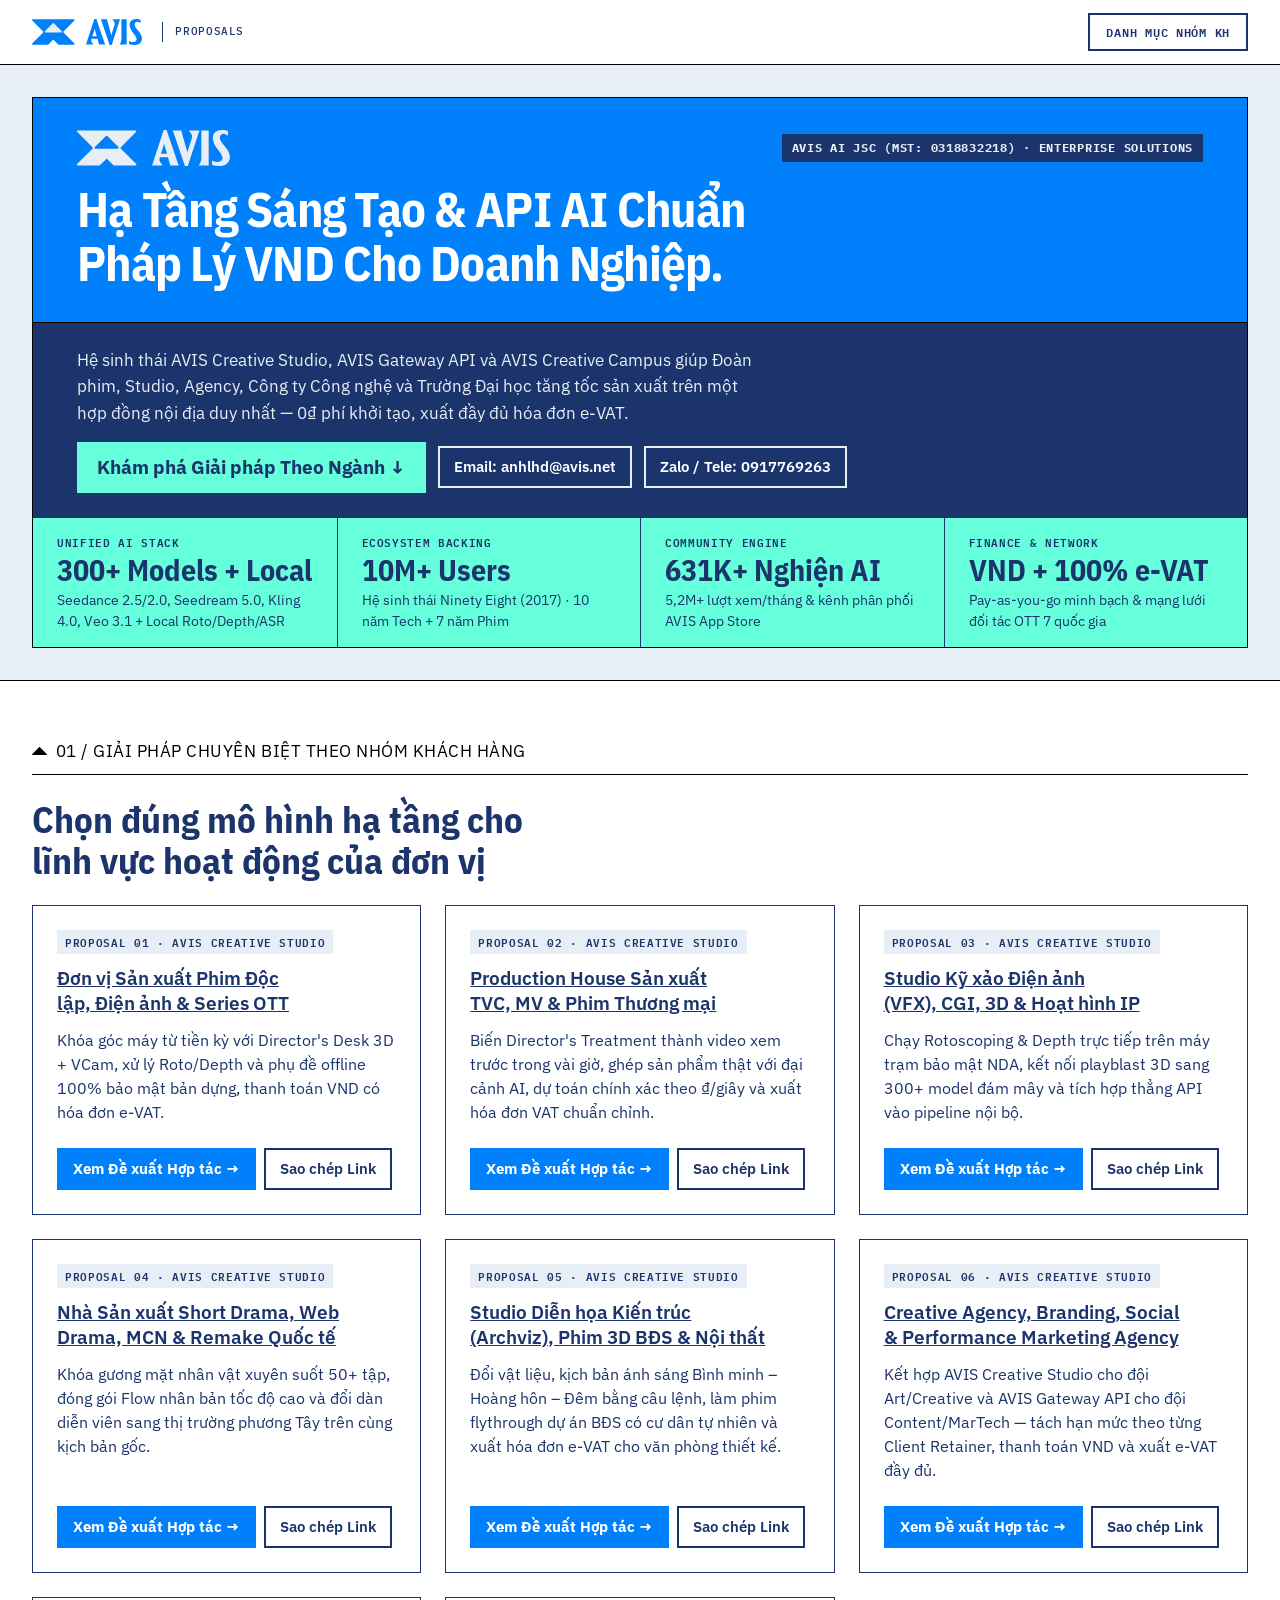
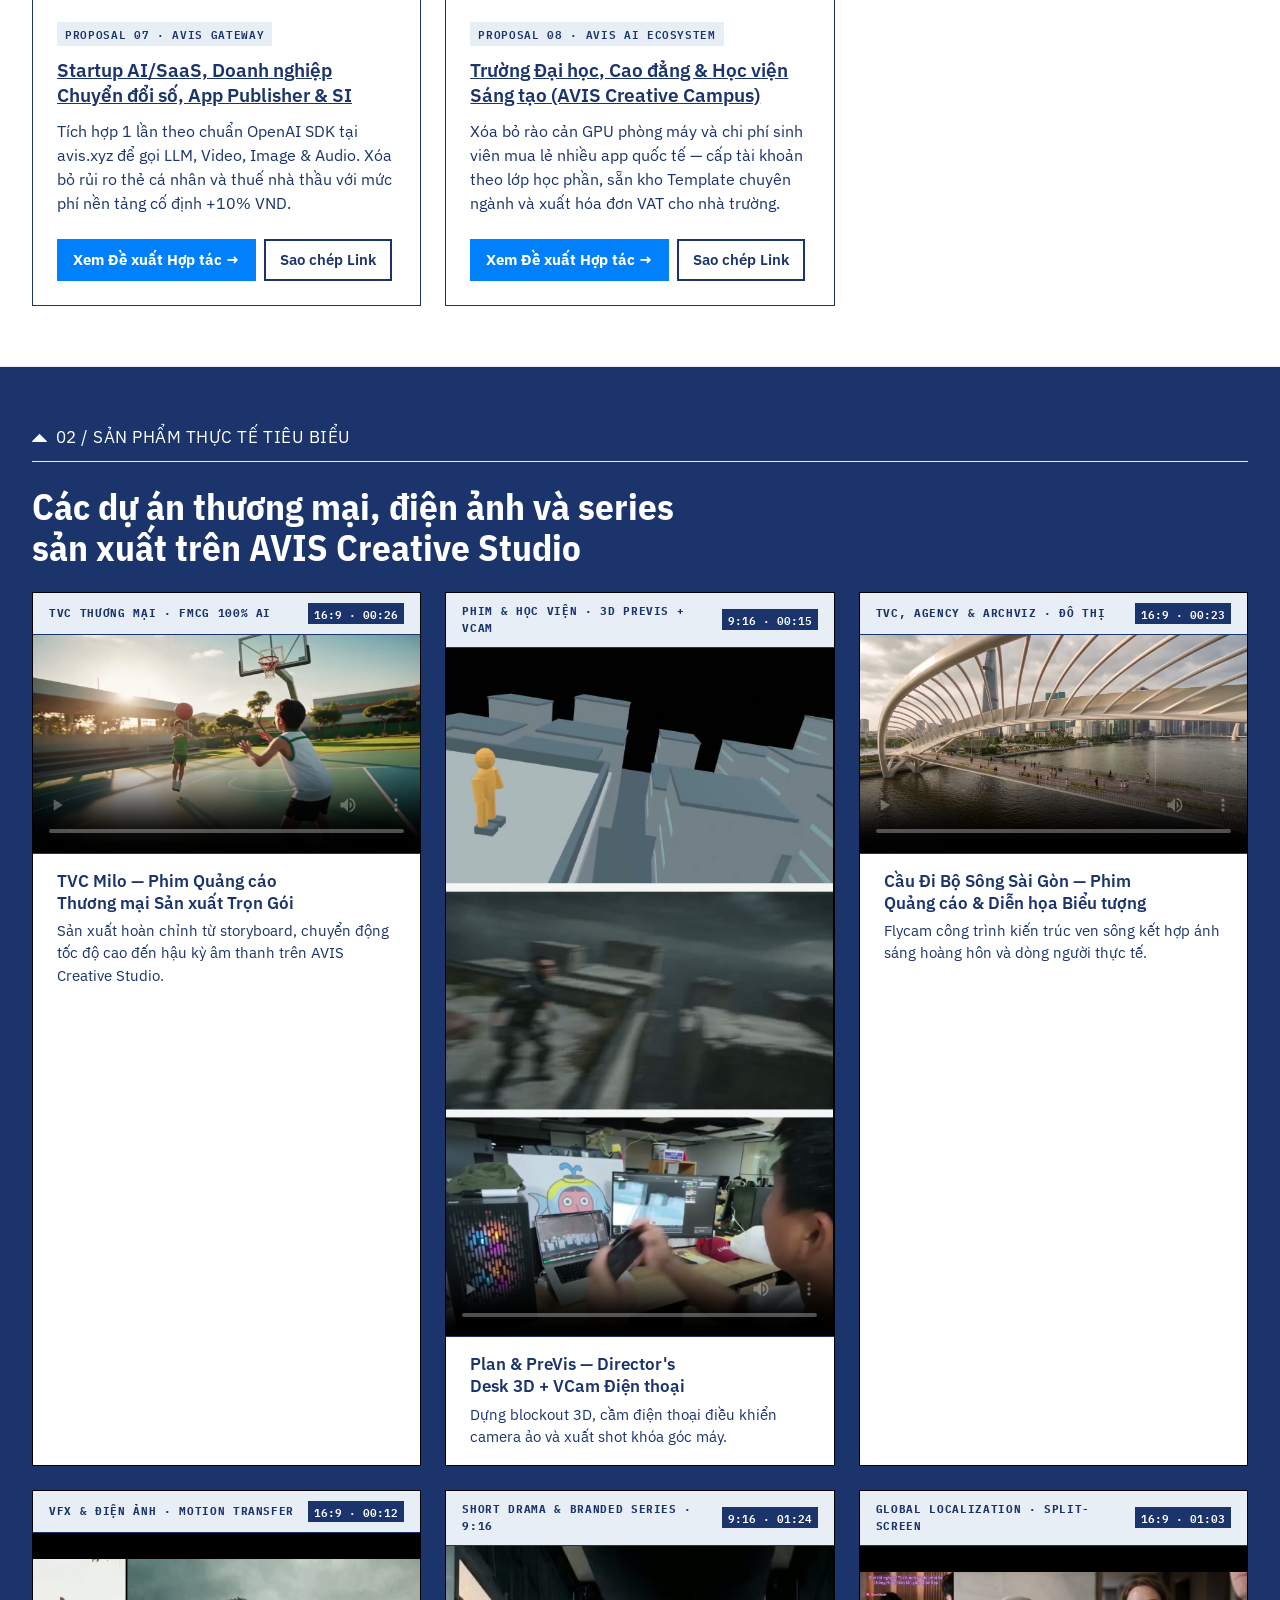
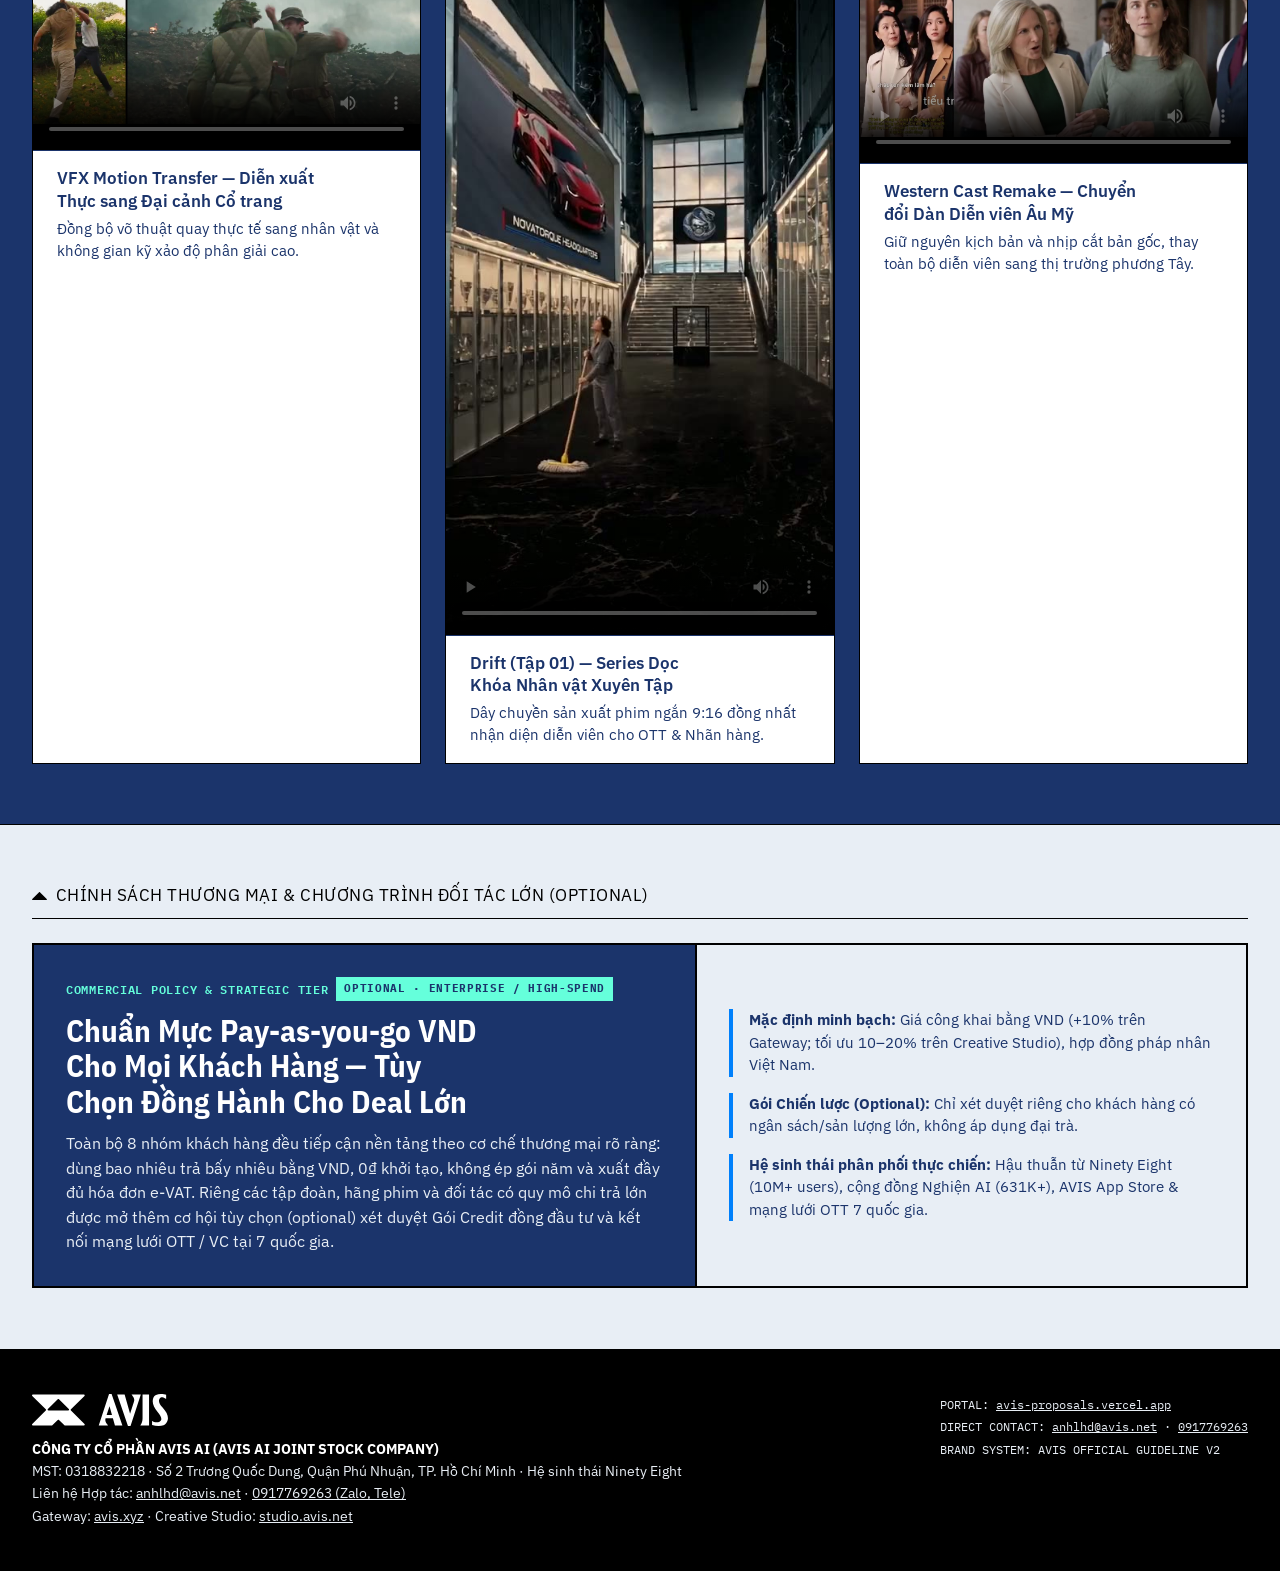
==== commit 2b32835b: "Align single-column hero to container width, remove meta copy & update contact info" ====
--- a/index.html
+++ b/index.html
@@ -3,8 +3,8 @@
 <head>
   <meta charset="utf-8">
   <meta name="viewport" content="width=device-width, initial-scale=1">
-  <title>AVIS Executive Proposals — Hồ sơ Đề xuất Hợp tác B2B theo Nhóm Khách hàng</title>
-  <meta name="description" content="Cổng tổng hợp 8 HTML Executive Proposals ngắn gọn, chuẩn nhận diện AVIS Brand V2 cho Phim Độc lập, TVC, VFX, Short Drama, Archviz, Agency, AI SaaS & Học viện.">
+  <title>AVIS Executive Proposals — Giải pháp Hạ tầng AI cho Doanh nghiệp, Studio &amp; Học viện</title>
+  <meta name="description" content="Hồ sơ đề xuất giải pháp AVIS Creative Studio, AVIS Gateway API và AVIS Creative Campus với hợp đồng pháp nhân Việt Nam, thanh toán VND và hóa đơn e-VAT.">
   <link rel="icon" type="image/svg+xml" href="assets/brand/logo/masterbrand/avis-masterbrand-symbol-azure.svg">
   <link rel="stylesheet" href="assets/proposals.css">
 </head>
@@ -35,80 +35,57 @@
 
 <main>
   <section class="hero-shell">
-    <div class="hero-split">
-      <div>
+    <div class="container">
+      <div class="hero-frame">
         <div class="hero-primary-block">
           <div class="hero-brand-row">
-            <img class="hero-brand-logo" src="assets/brand/logo/masterbrand/avis-masterbrand-full-sea-white.svg" alt="AVIS" height="38">
-            <span class="hero-kicker">AVIS AI JSC (MST: 0318832218) · PROPOSALS HUB</span>
-          </div>
-          <h1>Bộ Proposal Ngắn Gọn Cho 8 Nhóm Khách Hàng Trọng Điểm.</h1>
+            <img class="hero-brand-logo" src="assets/brand/logo/masterbrand/avis-masterbrand-full-sea-white.svg" alt="AVIS" height="36">
+            <span class="hero-kicker">AVIS AI JSC (MST: 0318832218) · ENTERPRISE SOLUTIONS</span>
+          </div>
+          <h1>Hạ Tầng Sáng Tạo &amp; API AI Chuẩn Pháp Lý VND Cho Doanh Nghiệp.</h1>
         </div>
         <div class="hero-sub-block">
           <p>
-            Chuẩn hóa theo nhận diện AVIS Brand V2 cho cả 3 luồng Creative Studio, Gateway API &amp; Creative Campus —
-            tập trung đúng điểm đau, bảng giá VND + e-VAT và chỉ hiển thị video thực chứng khớp từng ngành.
+            Hệ sinh thái AVIS Creative Studio, AVIS Gateway API và AVIS Creative Campus giúp Đoàn phim, Studio, Agency,
+            Công ty Công nghệ và Trường Đại học tăng tốc sản xuất trên một hợp đồng nội địa duy nhất — 0₫ phí khởi tạo, xuất đầy đủ hóa đơn e-VAT.
           </p>
           <div class="hero-actions">
-            <a class="btn btn-cta-turquoise" href="#segments">Chọn Nhóm Khách hàng (8) ↓</a>
-            <a class="btn btn-outline-light" href="video-requests.html">Bảng Request Video Demo (20) →</a>
-          </div>
-        </div>
-      </div>
-      <div class="hero-media-stage">
-      <div class="hero-media-bar">
-        <span>MASTER COMMERCIAL REEL · TVC MILO (100% AI)</span>
-        <span>16:9 · 00:26</span>
-      </div>
-      <div class="hero-video-frame">
-        <video
-          controls
-          playsinline
-          preload="metadata"
-          width="1280"
-          height="720"
-          poster="media/posters/trungchi-milo.jpg"
-        >
-          <source src="media/videos/trungchi-milo.mp4" type="video/mp4">
-        </video>
-      </div>
-      <div class="hero-media-caption">
-        <span><strong>TVC Milo — Sản Xuất 100% AI Thương Mại</strong> — TVC thương mại sản xuất trọn gói trên hạ tầng AVIS Creative Studio</span>
-        <span>DIRECT CDN</span>
-      </div>
-    </div>
-    </div>
-
-    <div class="credential-band">
-      <div class="cred-cell">
-        <span class="mono-label">UNIFIED AI STACK</span>
-        <strong>300+ Models + Local</strong>
-        <span>Seedance 2.5/2.0, Seedream 5.0, Kling 4.0, Veo 3.1 + Local Roto/Depth/ASR</span>
-      </div>
-      <div class="cred-cell">
-        <span class="mono-label">ECOSYSTEM BACKING</span>
-        <strong>10M+ Users</strong>
-        <span>Hệ sinh thái Ninety Eight (2017) · 10 năm Tech + 7 năm Phim</span>
-      </div>
-      <div class="cred-cell">
-        <span class="mono-label">COMMUNITY ENGINE</span>
-        <strong>631K+ Nghiện AI</strong>
-        <span>5,2M+ lượt xem/tháng &amp; kênh phân phối AVIS App Store</span>
-      </div>
-      <div class="cred-cell">
-        <span class="mono-label">FINANCE &amp; NETWORK</span>
-        <strong>VND + 100% e-VAT</strong>
-        <span>Pay-as-you-go minh bạch &amp; mạng lưới đối tác OTT 7 quốc gia</span>
+            <a class="btn btn-cta-turquoise" href="#segments">Khám phá Giải pháp Theo Ngành ↓</a>
+            <a class="btn btn-outline-light" href="mailto:anhlhd@avis.net?subject=Liên%20hệ%20Hợp%20tác%20Doanh%20nghiệp%20AVIS">Email: anhlhd@avis.net</a>
+            <a class="btn btn-outline-light" href="https://zalo.me/0917769263" target="_blank" rel="noopener">Zalo / Tele: 0917769263</a>
+          </div>
+        </div>
+        <div class="credential-band">
+          <div class="cred-cell">
+            <span class="mono-label">UNIFIED AI STACK</span>
+            <strong>300+ Models + Local</strong>
+            <span>Seedance 2.5/2.0, Seedream 5.0, Kling 4.0, Veo 3.1 + Local Roto/Depth/ASR</span>
+          </div>
+          <div class="cred-cell">
+            <span class="mono-label">ECOSYSTEM BACKING</span>
+            <strong>10M+ Users</strong>
+            <span>Hệ sinh thái Ninety Eight (2017) · 10 năm Tech + 7 năm Phim</span>
+          </div>
+          <div class="cred-cell">
+            <span class="mono-label">COMMUNITY ENGINE</span>
+            <strong>631K+ Nghiện AI</strong>
+            <span>5,2M+ lượt xem/tháng &amp; kênh phân phối AVIS App Store</span>
+          </div>
+          <div class="cred-cell">
+            <span class="mono-label">FINANCE &amp; NETWORK</span>
+            <strong>VND + 100% e-VAT</strong>
+            <span>Pay-as-you-go minh bạch &amp; mạng lưới đối tác OTT 7 quốc gia</span>
+          </div>
+        </div>
       </div>
     </div>
   </section>
 
   <section id="segments" class="section">
     <div class="container">
-      <div class="section-label"><span class="avis-tri avis-tri--up avis-tri--marker" aria-hidden="true"></span> 01 / DANH MỤC 8 PROPOSAL CHUYÊN BIỆT</div>
+      <div class="section-label"><span class="avis-tri avis-tri--up avis-tri--marker" aria-hidden="true"></span> 01 / GIẢI PHÁP CHUYÊN BIỆT THEO NHÓM KHÁCH HÀNG</div>
       <div class="section-header">
-        <h2>Văn phong súc tích, đọc lướt 60 giây nắm trọn giá trị cốt lõi</h2>
-        <p>Mỗi Proposal dùng đúng logo Sub-brand chính thức, 0₫ phí khởi tạo và hỗ trợ xuất PDF A4 gửi Ban Giám đốc.</p>
+        <h2>Chọn đúng mô hình hạ tầng cho lĩnh vực hoạt động của đơn vị</h2>
       </div>
       <div class="grid-2">
         <article class="card">
@@ -116,7 +93,7 @@
         <h3><a href="proposals/indie-cinema-ott.html">Đơn vị Sản xuất Phim Độc lập, Điện ảnh &amp; Series OTT</a></h3>
         <p>Khóa góc máy từ tiền kỳ với Director&#x27;s Desk 3D + VCam, xử lý Roto/Depth và phụ đề offline 100% bảo mật bản dựng, thanh toán VND có hóa đơn e-VAT.</p>
         <div class="card-footer">
-          <a class="btn btn-cta-azure btn-sm" href="proposals/indie-cinema-ott.html">Mở Proposal →</a>
+          <a class="btn btn-cta-azure btn-sm" href="proposals/indie-cinema-ott.html">Xem Đề xuất Hợp tác →</a>
           <button type="button" class="btn btn-outline-sapphire btn-xs" data-copy-url="proposals/indie-cinema-ott.html">Sao chép Link</button>
         </div>
       </article><article class="card">
@@ -124,7 +101,7 @@
         <h3><a href="proposals/production-house-tvc.html">Production House Sản xuất TVC, MV &amp; Phim Thương mại</a></h3>
         <p>Biến Director&#x27;s Treatment thành video xem trước trong vài giờ, ghép sản phẩm thật với đại cảnh AI, dự toán chính xác theo ₫/giây và xuất hóa đơn VAT chuẩn chỉnh.</p>
         <div class="card-footer">
-          <a class="btn btn-cta-azure btn-sm" href="proposals/production-house-tvc.html">Mở Proposal →</a>
+          <a class="btn btn-cta-azure btn-sm" href="proposals/production-house-tvc.html">Xem Đề xuất Hợp tác →</a>
           <button type="button" class="btn btn-outline-sapphire btn-xs" data-copy-url="proposals/production-house-tvc.html">Sao chép Link</button>
         </div>
       </article><article class="card">
@@ -132,7 +109,7 @@
         <h3><a href="proposals/vfx-cgi-animation.html">Studio Kỹ xảo Điện ảnh (VFX), CGI, 3D &amp; Hoạt hình IP</a></h3>
         <p>Chạy Rotoscoping &amp; Depth trực tiếp trên máy trạm bảo mật NDA, kết nối playblast 3D sang 300+ model đám mây và tích hợp thẳng API vào pipeline nội bộ.</p>
         <div class="card-footer">
-          <a class="btn btn-cta-azure btn-sm" href="proposals/vfx-cgi-animation.html">Mở Proposal →</a>
+          <a class="btn btn-cta-azure btn-sm" href="proposals/vfx-cgi-animation.html">Xem Đề xuất Hợp tác →</a>
           <button type="button" class="btn btn-outline-sapphire btn-xs" data-copy-url="proposals/vfx-cgi-animation.html">Sao chép Link</button>
         </div>
       </article><article class="card">
@@ -140,7 +117,7 @@
         <h3><a href="proposals/short-drama-remake.html">Nhà Sản xuất Short Drama, Web Drama, MCN &amp; Remake Quốc tế</a></h3>
         <p>Khóa gương mặt nhân vật xuyên suốt 50+ tập, đóng gói Flow nhân bản tốc độ cao và đổi dàn diễn viên sang thị trường phương Tây trên cùng kịch bản gốc.</p>
         <div class="card-footer">
-          <a class="btn btn-cta-azure btn-sm" href="proposals/short-drama-remake.html">Mở Proposal →</a>
+          <a class="btn btn-cta-azure btn-sm" href="proposals/short-drama-remake.html">Xem Đề xuất Hợp tác →</a>
           <button type="button" class="btn btn-outline-sapphire btn-xs" data-copy-url="proposals/short-drama-remake.html">Sao chép Link</button>
         </div>
       </article><article class="card">
@@ -148,7 +125,7 @@
         <h3><a href="proposals/archviz-interior-design.html">Studio Diễn họa Kiến trúc (Archviz), Phim 3D BĐS &amp; Nội thất</a></h3>
         <p>Đổi vật liệu, kịch bản ánh sáng Bình minh – Hoàng hôn – Đêm bằng câu lệnh, làm phim flythrough dự án BĐS có cư dân tự nhiên và xuất hóa đơn e-VAT cho văn phòng thiết kế.</p>
         <div class="card-footer">
-          <a class="btn btn-cta-azure btn-sm" href="proposals/archviz-interior-design.html">Mở Proposal →</a>
+          <a class="btn btn-cta-azure btn-sm" href="proposals/archviz-interior-design.html">Xem Đề xuất Hợp tác →</a>
           <button type="button" class="btn btn-outline-sapphire btn-xs" data-copy-url="proposals/archviz-interior-design.html">Sao chép Link</button>
         </div>
       </article><article class="card">
@@ -156,7 +133,7 @@
         <h3><a href="proposals/creative-digital-agency.html">Creative Agency, Branding, Social &amp; Performance Marketing Agency</a></h3>
         <p>Kết hợp AVIS Creative Studio cho đội Art/Creative và AVIS Gateway API cho đội Content/MarTech — tách hạn mức theo từng Client Retainer, thanh toán VND và xuất e-VAT đầy đủ.</p>
         <div class="card-footer">
-          <a class="btn btn-cta-azure btn-sm" href="proposals/creative-digital-agency.html">Mở Proposal →</a>
+          <a class="btn btn-cta-azure btn-sm" href="proposals/creative-digital-agency.html">Xem Đề xuất Hợp tác →</a>
           <button type="button" class="btn btn-outline-sapphire btn-xs" data-copy-url="proposals/creative-digital-agency.html">Sao chép Link</button>
         </div>
       </article><article class="card">
@@ -164,7 +141,7 @@
         <h3><a href="proposals/ai-saas-enterprise-gateway.html">Startup AI/SaaS, Doanh nghiệp Chuyển đổi số, App Publisher &amp; SI</a></h3>
         <p>Tích hợp 1 lần theo chuẩn OpenAI SDK tại avis.xyz để gọi LLM, Video, Image &amp; Audio. Xóa bỏ rủi ro thẻ cá nhân và thuế nhà thầu với mức phí nền tảng cố định +10% VND.</p>
         <div class="card-footer">
-          <a class="btn btn-cta-azure btn-sm" href="proposals/ai-saas-enterprise-gateway.html">Mở Proposal →</a>
+          <a class="btn btn-cta-azure btn-sm" href="proposals/ai-saas-enterprise-gateway.html">Xem Đề xuất Hợp tác →</a>
           <button type="button" class="btn btn-outline-sapphire btn-xs" data-copy-url="proposals/ai-saas-enterprise-gateway.html">Sao chép Link</button>
         </div>
       </article><article class="card">
@@ -172,7 +149,7 @@
         <h3><a href="proposals/creative-campus-academy.html">Trường Đại học, Cao đẳng &amp; Học viện Sáng tạo (AVIS Creative Campus)</a></h3>
         <p>Xóa bỏ rào cản GPU phòng máy và chi phí sinh viên mua lẻ nhiều app quốc tế — cấp tài khoản theo lớp học phần, sẵn kho Template chuyên ngành và xuất hóa đơn VAT cho nhà trường.</p>
         <div class="card-footer">
-          <a class="btn btn-cta-azure btn-sm" href="proposals/creative-campus-academy.html">Mở Proposal →</a>
+          <a class="btn btn-cta-azure btn-sm" href="proposals/creative-campus-academy.html">Xem Đề xuất Hợp tác →</a>
           <button type="button" class="btn btn-outline-sapphire btn-xs" data-copy-url="proposals/creative-campus-academy.html">Sao chép Link</button>
         </div>
       </article>
@@ -182,13 +159,34 @@
 
   <section id="showcase-reels" class="section section-sapphire">
     <div class="container">
-      <div class="section-label"><span class="avis-tri avis-tri--up avis-tri--marker" aria-hidden="true"></span> 02 / 6 VIDEO SHOWCASE TIÊU BIỂU ĐÃ KIỂM DUYỆT</div>
+      <div class="section-label"><span class="avis-tri avis-tri--up avis-tri--marker" aria-hidden="true"></span> 02 / SẢN PHẨM THỰC TẾ TIÊU BIỂU</div>
       <div class="section-header">
-        <h2>Tuyển chọn khắt khe các video an toàn B2B và đúng ngữ cảnh ngành</h2>
-        <p>Các nhóm chưa có đủ video chuyên biệt (như Archviz &amp; Gateway API) đã được tách sang <a href="video-requests.html">Bảng Request Video Demo Usecase</a> để sản xuất bổ sung.</p>
-      </div>
-      <div class="video-grid">
+        <h2>Các dự án thương mại, điện ảnh và series sản xuất trên AVIS Creative Studio</h2>
+      </div>
+      <div class="video-grid video-grid--3">
         <figure class="video-figure">
+        <div class="video-head">
+          <span class="video-head-tag">TVC THƯƠNG MẠI · FMCG 100% AI</span>
+          <span class="video-head-ratio">16:9 · 00:26</span>
+        </div>
+        <div class="video-stage">
+          <video
+            controls
+            loading="lazy"
+            preload="none"
+            playsinline
+            width="1280"
+            height="720"
+            poster="media/posters/trungchi-milo.jpg"
+          >
+            <source src="media/videos/trungchi-milo.mp4" type="video/mp4">
+          </video>
+        </div>
+        <figcaption class="video-caption">
+          <h3>TVC Milo — Phim Quảng cáo Thương mại Sản xuất Trọn Gói</h3>
+          <p>Sản xuất hoàn chỉnh từ storyboard, chuyển động tốc độ cao đến hậu kỳ âm thanh trên AVIS Creative Studio.</p>
+        </figcaption>
+      </figure><figure class="video-figure">
         <div class="video-head">
           <span class="video-head-tag">PHIM &amp; HỌC VIỆN · 3D PREVIS + VCAM</span>
           <span class="video-head-ratio">9:16 · 00:15</span>
@@ -253,28 +251,6 @@
         <figcaption class="video-caption">
           <h3>VFX Motion Transfer — Diễn xuất Thực sang Đại cảnh Cổ trang</h3>
           <p>Đồng bộ võ thuật quay thực tế sang nhân vật và không gian kỹ xảo độ phân giải cao.</p>
-        </figcaption>
-      </figure><figure class="video-figure">
-        <div class="video-head">
-          <span class="video-head-tag">HẬU KỲ &amp; CGI · CHARACTER SYNC</span>
-          <span class="video-head-ratio">16:9 · 00:07</span>
-        </div>
-        <div class="video-stage">
-          <video
-            controls
-            loading="lazy"
-            preload="none"
-            playsinline
-            width="1280"
-            height="960"
-            poster="media/posters/post-charsync.jpg"
-          >
-            <source src="media/videos/post-charsync.mp4" type="video/mp4">
-          </video>
-        </div>
-        <figcaption class="video-caption">
-          <h3>Character Sync — Khóa Biểu cảm &amp; Ánh sáng Nhân vật</h3>
-          <p>Giữ chuẩn diện mạo và phục trang nhân vật bám sát diễn xuất của diễn viên gốc.</p>
         </figcaption>
       </figure><figure class="video-figure">
         <div class="video-head">
@@ -338,7 +314,7 @@
         <p>Toàn bộ 8 nhóm khách hàng đều tiếp cận nền tảng theo cơ chế thương mại rõ ràng: dùng bao nhiêu trả bấy nhiêu bằng VND, 0₫ khởi tạo, không ép gói năm và xuất đầy đủ hóa đơn e-VAT. Riêng các tập đoàn, hãng phim và đối tác có quy mô chi trả lớn được mở thêm cơ hội tùy chọn (optional) xét duyệt Gói Credit đồng đầu tư và kết nối mạng lưới OTT / VC tại 7 quốc gia.</p>
       </div>
       <ul class="ott-list">
-        <li><strong>Mặc định minh bạch:</strong> Giá công khai bằng VND (+10% trên Gateway; tối ưu 10–20% trên Creative Studio), hợp đồng pháp nhân Việt Nam.</li><li><strong>Gói Chiến lược (Optional):</strong> Chỉ xét duyệt riêng cho khách hàng có ngân sách/sản lượng lớn, không áp dụng đại trà.</li><li><strong>Quản lý Video Demo:</strong> Chỉ nhúng video khớp 100% chuyên ngành; các usecase cần quay thêm được tách riêng tại Bảng Request Video Demo.</li>
+        <li><strong>Mặc định minh bạch:</strong> Giá công khai bằng VND (+10% trên Gateway; tối ưu 10–20% trên Creative Studio), hợp đồng pháp nhân Việt Nam.</li><li><strong>Gói Chiến lược (Optional):</strong> Chỉ xét duyệt riêng cho khách hàng có ngân sách/sản lượng lớn, không áp dụng đại trà.</li><li><strong>Hệ sinh thái phân phối thực chiến:</strong> Hậu thuẫn từ Ninety Eight (10M+ users), cộng đồng Nghiện AI (631K+), AVIS App Store &amp; mạng lưới OTT 7 quốc gia.</li>
       </ul>
     </div>
   </div>
@@ -351,13 +327,14 @@
       <img class="footer-logo" src="assets/brand/logo/masterbrand/avis-masterbrand-full-white.svg" alt="AVIS" height="32">
       <strong>CÔNG TY CỔ PHẦN AVIS AI (AVIS AI JOINT STOCK COMPANY)</strong><br>
       MST: 0318832218 · Số 2 Trương Quốc Dung, Quận Phú Nhuận, TP. Hồ Chí Minh · Hệ sinh thái Ninety Eight<br>
-      Liên hệ Hợp tác Doanh nghiệp: <a href="mailto:partnership@avis.xyz">partnership@avis.xyz</a> ·
+      Liên hệ Hợp tác: <a href="mailto:anhlhd@avis.net">anhlhd@avis.net</a> ·
+      <a href="https://zalo.me/0917769263" target="_blank" rel="noopener">0917769263 (Zalo, Tele)</a><br>
       Gateway: <a href="https://avis.xyz" target="_blank" rel="noopener">avis.xyz</a> ·
       Creative Studio: <a href="https://studio.avis.net" target="_blank" rel="noopener">studio.avis.net</a>
     </div>
     <div class="footer-links">
       PORTAL: <a href="https://avis-proposals.vercel.app">avis-proposals.vercel.app</a><br>
-      BACKLOG MEDIA: <a href="video-requests.html">Bảng Request Video Demo</a><br>
+      DIRECT CONTACT: <a href="mailto:anhlhd@avis.net">anhlhd@avis.net</a> · <a href="tel:0917769263">0917769263</a><br>
       BRAND SYSTEM: AVIS OFFICIAL GUIDELINE V2
     </div>
   </div>
--- a/assets/proposals.css
+++ b/assets/proposals.css
@@ -450,55 +450,53 @@
 }
 
 /* ==========================================================================
-   7. Architectural Color-Block Hero + Inline Featured Video / Code Stage
-   Follows layout-06-media-frame-studio.html & Brand V2 contrast rules:
+   7. Container-Aligned Single-Column Hero (AVIS Brand V2)
+   Matches exact --max-w (80rem) container alignment of all sections below:
+     - Single-column architectural frame (no wide 2-column edge-to-edge split)
      - Solid primary block (Azure #0080FB or Sapphire #1B346B), NO gradients
-     - Official sub-brand SVG logo on approved primary background
-     - Display H1 >= 36px (2.25rem) in white on primary, max <= 2.5x min
-     - Body copy placed in flush Sapphire / Sea White block (10.3:1 contrast)
+     - Flush subtitle + CTA bar + 4-cell credential band in the same frame
    ========================================================================== */
 .hero-shell {
+  padding-block: var(--avis-space-6);
+  background: var(--avis-sea-white);
   border-block-end: 1px solid var(--avis-black);
 }
 
-.hero-split {
-  display: grid;
-  grid-template-columns: 1.08fr 0.92fr;
-}
-
-@media (width < 61.25rem) {
-  .hero-split {
-    grid-template-columns: 1fr;
-  }
+.hero-frame {
+  border: 1px solid var(--avis-black);
+  background: var(--avis-white);
 }
 
 .hero-primary-block {
   background: var(--brand-primary);
   color: var(--brand-on-primary);
-  padding: var(--avis-space-7) var(--avis-space-7) var(--avis-space-6);
+  padding: var(--avis-space-6) var(--avis-space-7);
   display: flex;
   flex-direction: column;
-  justify-content: space-between;
-  gap: var(--avis-space-5);
+  gap: var(--avis-space-4);
 }
 
 @media (width < 40rem) {
+  .hero-shell {
+    padding-block: var(--avis-space-4);
+  }
+
   .hero-primary-block {
-    padding: var(--avis-space-6) var(--avis-space-4);
+    padding: var(--avis-space-5) var(--avis-space-4);
   }
 }
 
 .hero-brand-row {
   display: flex;
-  align-items: center;
+  align-items: safe center;
   justify-content: space-between;
   flex-wrap: wrap;
-  gap: var(--avis-space-4);
+  gap: var(--avis-space-3);
 }
 
 /* Official sub-brand with-name SVG logo >= 32px height */
 .hero-brand-logo {
-  block-size: 2.375rem;
+  block-size: 2.25rem;
   inline-size: auto;
   display: block;
 }
@@ -521,15 +519,16 @@
   font-size: 0.875rem;
 }
 
-/* Fluid clamp with rem min/max (3.375 / 2.25 = 1.5x <= 2.5x for WCAG 1.4.4 200% zoom) */
+/* Fluid clamp with rem min/max (3.125 / 2.125 = 1.47x <= 2.5x for WCAG 1.4.4 200% zoom) */
 .hero-primary-block h1 {
   margin: 0;
   font-family: var(--avis-font-display);
   font-weight: 700;
-  font-size: clamp(2.25rem, 1.65rem + 2vw, 3.375rem);
-  line-height: 1.08;
+  font-size: clamp(2.125rem, 1.55rem + 1.9vw, 3.125rem);
+  line-height: 1.1;
   letter-spacing: -0.015em;
   color: var(--avis-white);
+  max-inline-size: 30ch;
 }
 
 .hero-sub-block {
@@ -544,7 +543,7 @@
 
 @media (width < 40rem) {
   .hero-sub-block {
-    padding: var(--avis-space-5) var(--avis-space-4);
+    padding: var(--avis-space-4);
   }
 }
 
@@ -552,12 +551,14 @@
   margin: 0;
   font-size: 1.0625rem;
   line-height: 1.55;
-  max-inline-size: 62ch;
+  max-inline-size: 68ch;
 }
 
 .hero-actions {
   display: flex;
   flex-wrap: wrap;
+  flex-wrap: balance;
+  align-items: safe center;
   gap: var(--avis-space-3);
 }
 
@@ -633,21 +634,12 @@
   color: var(--avis-white);
 }
 
-/* Right Column: Inline Featured Video Stage or API Code Stage */
-.hero-media-stage {
+/* Gateway Unified OpenAI SDK Block (placed cleanly inside Section 02 container) */
+.gateway-code-stage {
+  margin-block-end: var(--avis-space-5);
   background: var(--avis-black);
   color: var(--avis-sea-white);
-  border-inline-start: 1px solid var(--avis-black);
-  display: flex;
-  flex-direction: column;
-  justify-content: space-between;
-}
-
-@media (width < 61.25rem) {
-  .hero-media-stage {
-    border-inline-start: 0;
-    border-block-start: 1px solid var(--avis-black);
-  }
+  border: 1px solid var(--avis-black);
 }
 
 .hero-media-bar {
@@ -655,8 +647,9 @@
   background: var(--avis-sapphire);
   color: var(--avis-sea-white);
   display: flex;
-  align-items: center;
+  align-items: safe center;
   justify-content: space-between;
+  flex-wrap: wrap;
   gap: var(--avis-space-3);
   font-family: var(--avis-font-mono);
   font-size: 0.75rem;
@@ -667,38 +660,25 @@
   border-block-end: 1px solid var(--avis-black);
 }
 
-.hero-video-frame {
-  flex: 1;
-  display: flex;
-  align-items: center;
-  justify-content: center;
-  background: var(--avis-black);
-  min-block-size: 19rem;
-}
-
-.hero-video-frame video {
-  display: block;
-  inline-size: 100%;
-  block-size: auto;
-  max-block-size: 27rem;
-  aspect-ratio: 16 / 9;
-  object-fit: contain;
-  background: var(--avis-black);
-}
-
-/* AVIS Gateway Unified OpenAI SDK Stage (used when movie clips are irrelevant) */
 .hero-code-frame {
-  flex: 1;
-  display: flex;
-  flex-direction: column;
-  justify-content: space-between;
+  display: grid;
+  grid-template-columns: 1.35fr 0.85fr;
   background: var(--avis-black);
   padding: var(--avis-space-5);
-  gap: var(--avis-space-4);
+  gap: var(--avis-space-5);
+  align-items: center;
+}
+
+@media (width < 54rem) {
+  .hero-code-frame {
+    grid-template-columns: 1fr;
+    padding: var(--avis-space-4);
+  }
 }
 
 .hero-code-pre {
   margin: 0;
+  min-inline-size: 0;
   padding: var(--avis-space-4);
   background: #0a1428;
   border: 1px solid var(--avis-sapphire);
@@ -724,14 +704,7 @@
 
 .hero-code-metrics {
   display: grid;
-  grid-template-columns: repeat(3, minmax(0, 1fr));
-  gap: var(--avis-space-2);
-}
-
-@media (width < 36rem) {
-  .hero-code-metrics {
-    grid-template-columns: 1fr;
-  }
+  gap: var(--avis-space-3);
 }
 
 .hero-code-pill {
@@ -1021,6 +994,11 @@
   gap: var(--avis-space-5);
 }
 
+.video-grid--single {
+  grid-template-columns: minmax(0, 56rem);
+  justify-content: center;
+}
+
 .video-grid--3 {
   grid-template-columns: repeat(3, minmax(0, 1fr));
 }
@@ -1084,7 +1062,7 @@
   display: flex;
   align-items: center;
   justify-content: center;
-  overflow: hidden;
+  overflow: clip;
 }
 
 .video-stage video {
@@ -1377,6 +1355,8 @@
    ========================================================================== */
 .table-wrapper {
   overflow: auto;
+  scrollbar-gutter: stable;
+  overscroll-behavior: contain;
   max-inline-size: 100%;
   max-block-size: min(36rem, 80dvh);
   container-type: inline-size;
@@ -1503,7 +1483,8 @@
 .filter-bar {
   display: flex;
   flex-wrap: wrap;
-  align-items: center;
+  flex-wrap: balance;
+  align-items: safe center;
   gap: var(--avis-space-2);
   margin-block-end: var(--avis-space-4);
 }
@@ -1690,7 +1671,6 @@
 @media print {
   .site-header,
   .hero-actions,
-  .hero-media-stage,
   .video-stage,
   .filter-bar {
     display: none !important;
@@ -1701,10 +1681,7 @@
     color: #000000;
   }
 
-  .hero-split {
-    grid-template-columns: 1fr;
-  }
-
+  .hero-shell,
   .hero-primary-block,
   .hero-sub-block,
   .credential-band,
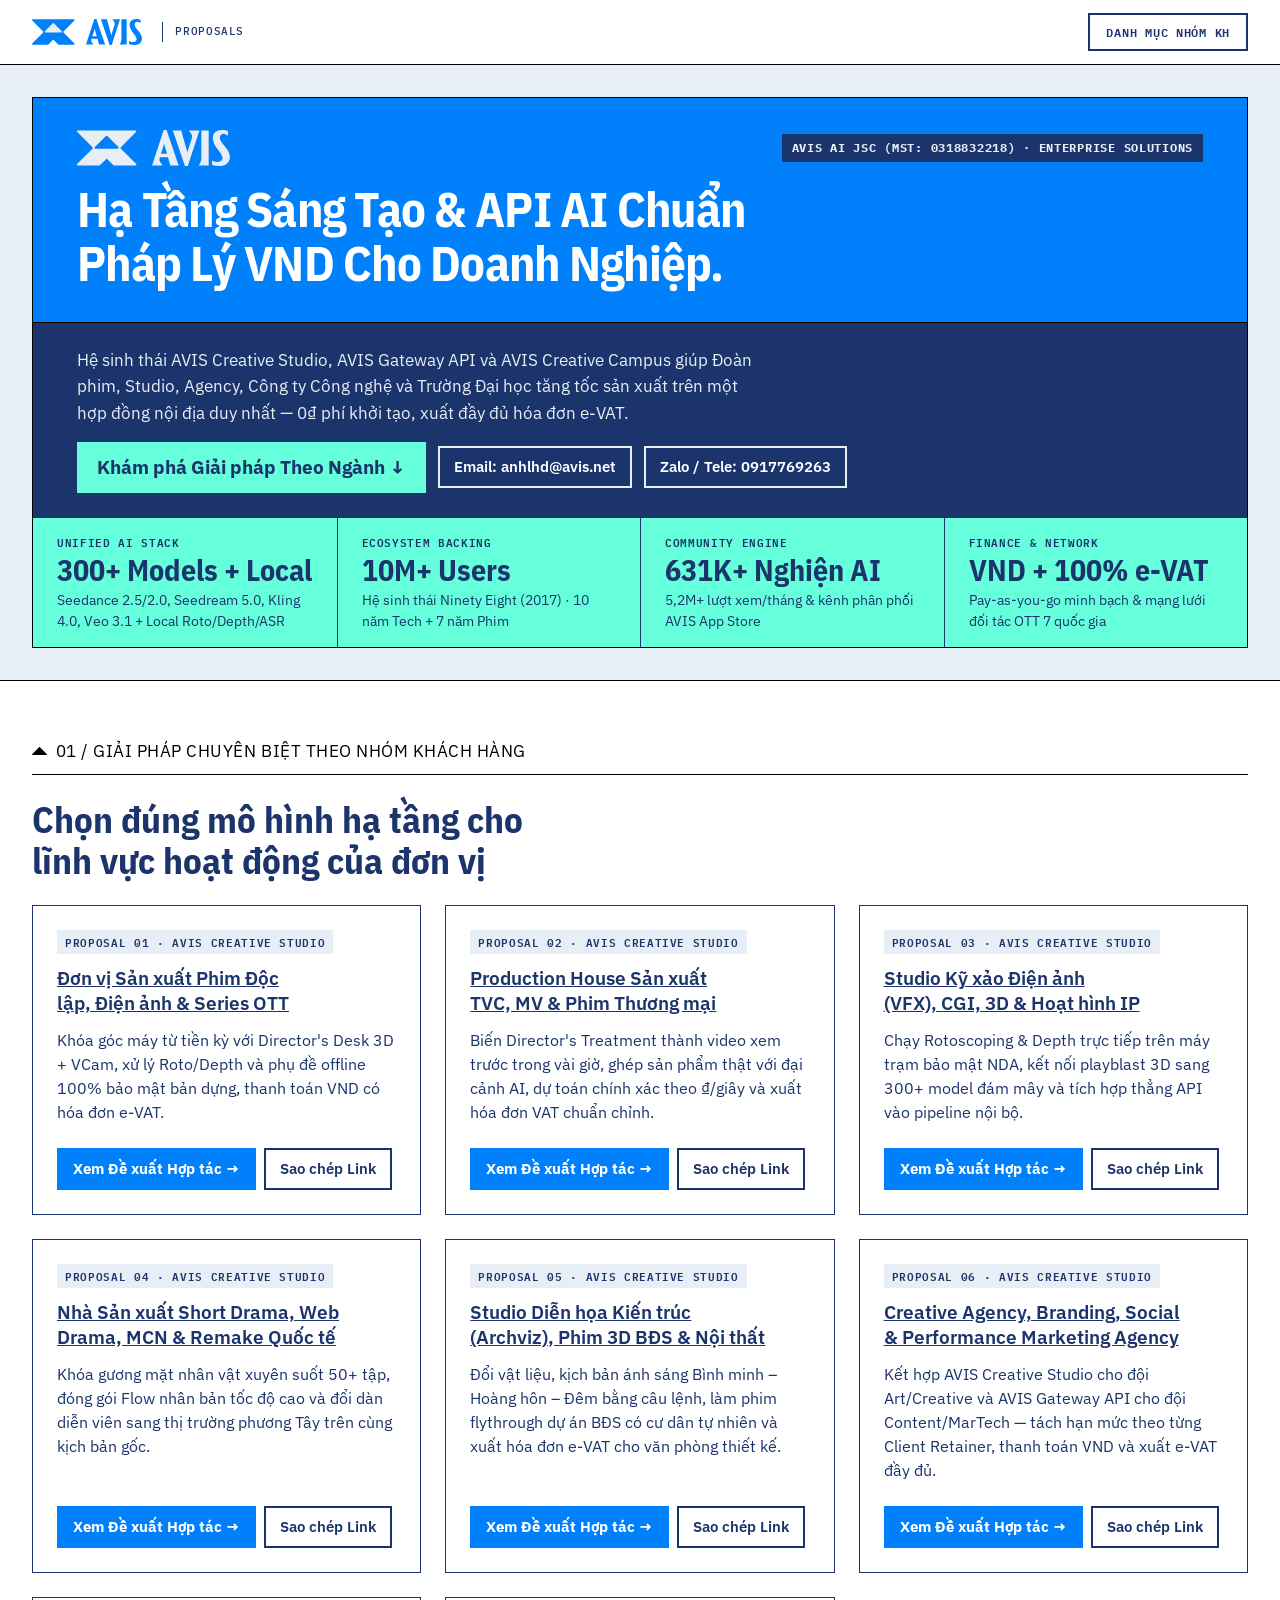
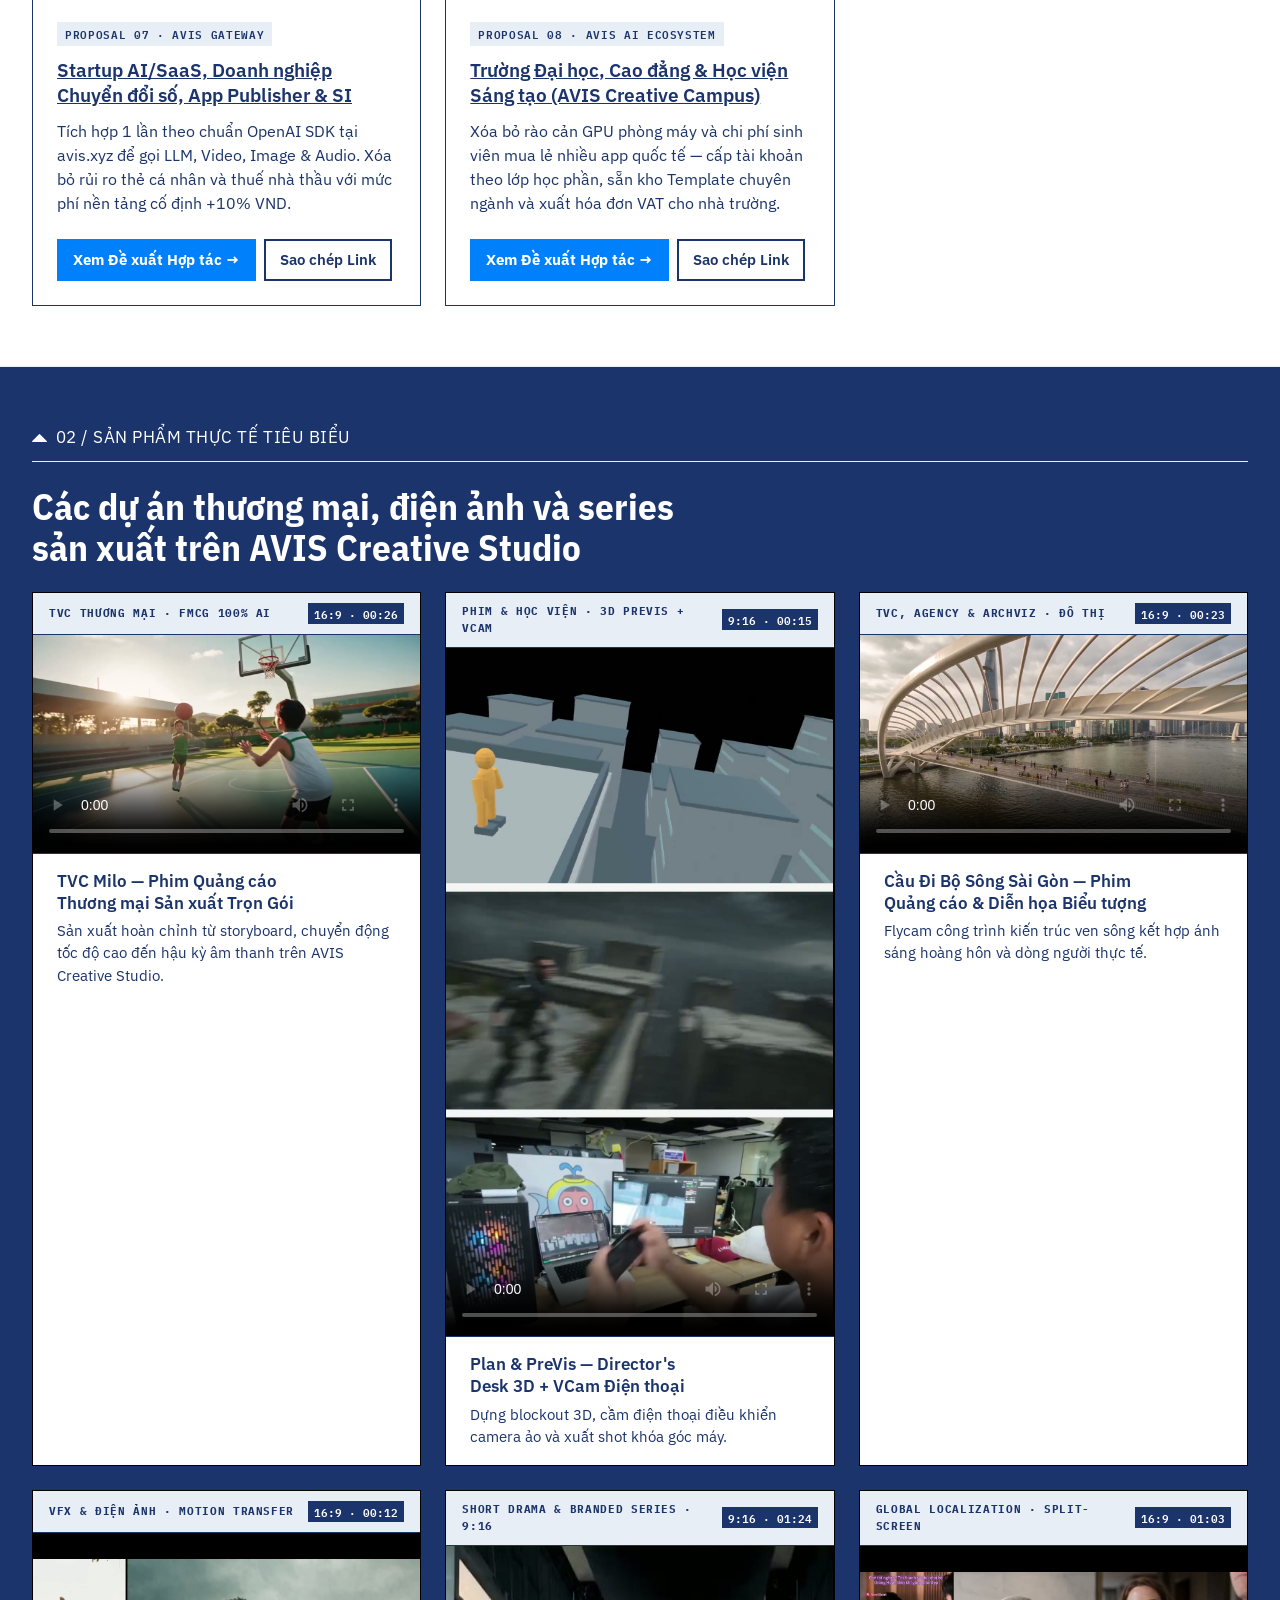
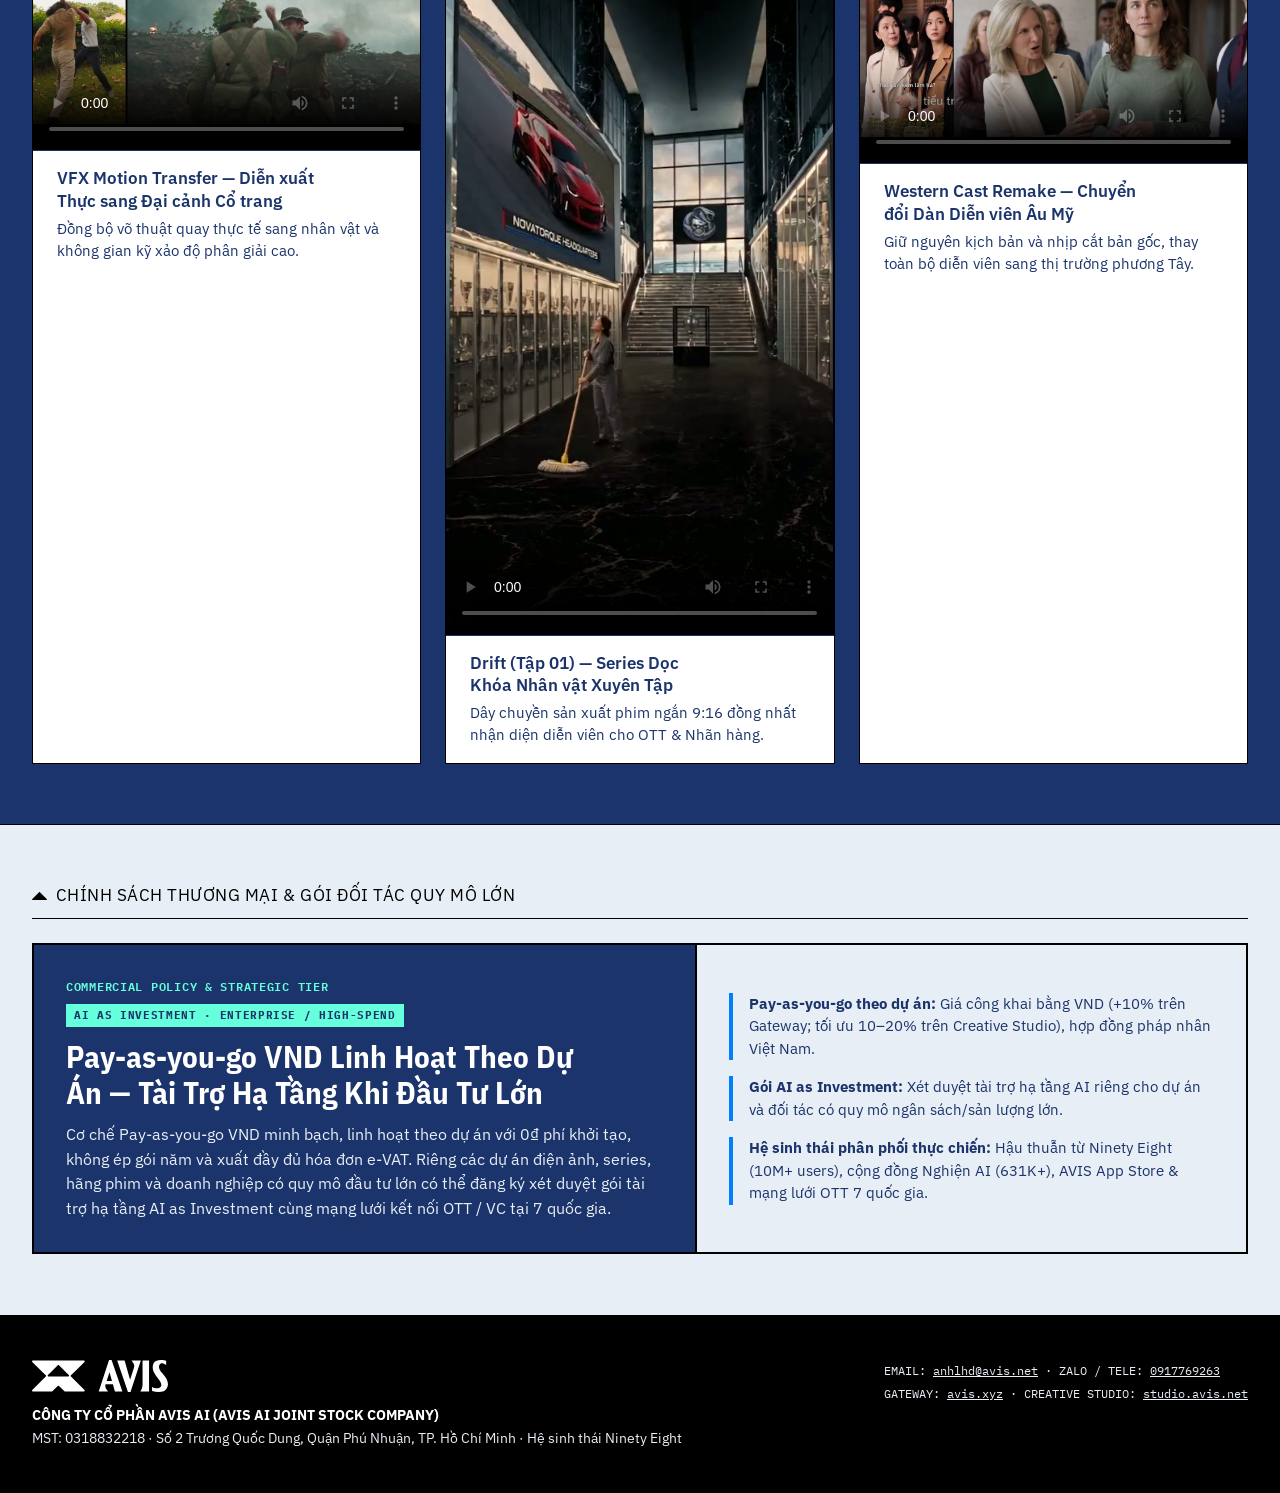
==== commit 7ce8a54b: "Update commercial copy to AI as Investment & remove footer meta labels" ====
--- a/index.html
+++ b/index.html
@@ -303,18 +303,18 @@
 
   <section class="section section-alt">
   <div class="container">
-    <div class="section-label"><span class="avis-tri avis-tri--up avis-tri--marker" aria-hidden="true"></span> CHÍNH SÁCH THƯƠNG MẠI &amp; CHƯƠNG TRÌNH ĐỐI TÁC LỚN (OPTIONAL)</div>
+    <div class="section-label"><span class="avis-tri avis-tri--up avis-tri--marker" aria-hidden="true"></span> CHÍNH SÁCH THƯƠNG MẠI &amp; GÓI ĐỐI TÁC QUY MÔ LỚN</div>
     <div class="ott-panel">
       <div class="ott-main">
         <div class="ott-eyebrow">
           <span>COMMERCIAL POLICY &amp; STRATEGIC TIER</span>
-          <span class="optional-badge">OPTIONAL · ENTERPRISE / HIGH-SPEND</span>
-        </div>
-        <h3>Chuẩn Mực Pay-as-you-go VND Cho Mọi Khách Hàng — Tùy Chọn Đồng Hành Cho Deal Lớn</h3>
-        <p>Toàn bộ 8 nhóm khách hàng đều tiếp cận nền tảng theo cơ chế thương mại rõ ràng: dùng bao nhiêu trả bấy nhiêu bằng VND, 0₫ khởi tạo, không ép gói năm và xuất đầy đủ hóa đơn e-VAT. Riêng các tập đoàn, hãng phim và đối tác có quy mô chi trả lớn được mở thêm cơ hội tùy chọn (optional) xét duyệt Gói Credit đồng đầu tư và kết nối mạng lưới OTT / VC tại 7 quốc gia.</p>
+          <span class="optional-badge">AI AS INVESTMENT · ENTERPRISE / HIGH-SPEND</span>
+        </div>
+        <h3>Pay-as-you-go VND Linh Hoạt Theo Dự Án — Tài Trợ Hạ Tầng Khi Đầu Tư Lớn</h3>
+        <p>Cơ chế Pay-as-you-go VND minh bạch, linh hoạt theo dự án với 0₫ phí khởi tạo, không ép gói năm và xuất đầy đủ hóa đơn e-VAT. Riêng các dự án điện ảnh, series, hãng phim và doanh nghiệp có quy mô đầu tư lớn có thể đăng ký xét duyệt gói tài trợ hạ tầng AI as Investment cùng mạng lưới kết nối OTT / VC tại 7 quốc gia.</p>
       </div>
       <ul class="ott-list">
-        <li><strong>Mặc định minh bạch:</strong> Giá công khai bằng VND (+10% trên Gateway; tối ưu 10–20% trên Creative Studio), hợp đồng pháp nhân Việt Nam.</li><li><strong>Gói Chiến lược (Optional):</strong> Chỉ xét duyệt riêng cho khách hàng có ngân sách/sản lượng lớn, không áp dụng đại trà.</li><li><strong>Hệ sinh thái phân phối thực chiến:</strong> Hậu thuẫn từ Ninety Eight (10M+ users), cộng đồng Nghiện AI (631K+), AVIS App Store &amp; mạng lưới OTT 7 quốc gia.</li>
+        <li><strong>Pay-as-you-go theo dự án:</strong> Giá công khai bằng VND (+10% trên Gateway; tối ưu 10–20% trên Creative Studio), hợp đồng pháp nhân Việt Nam.</li><li><strong>Gói AI as Investment:</strong> Xét duyệt tài trợ hạ tầng AI riêng cho dự án và đối tác có quy mô ngân sách/sản lượng lớn.</li><li><strong>Hệ sinh thái phân phối thực chiến:</strong> Hậu thuẫn từ Ninety Eight (10M+ users), cộng đồng Nghiện AI (631K+), AVIS App Store &amp; mạng lưới OTT 7 quốc gia.</li>
       </ul>
     </div>
   </div>
@@ -324,18 +324,13 @@
 <footer class="site-footer">
   <div class="container footer-grid">
     <div>
-      <img class="footer-logo" src="assets/brand/logo/masterbrand/avis-masterbrand-full-white.svg" alt="AVIS" height="32">
+      <img class="footer-logo" src="assets/brand/logo/masterbrand/avis-masterbrand-full-white.svg" alt="AVIS" height="32" loading="lazy">
       <strong>CÔNG TY CỔ PHẦN AVIS AI (AVIS AI JOINT STOCK COMPANY)</strong><br>
-      MST: 0318832218 · Số 2 Trương Quốc Dung, Quận Phú Nhuận, TP. Hồ Chí Minh · Hệ sinh thái Ninety Eight<br>
-      Liên hệ Hợp tác: <a href="mailto:anhlhd@avis.net">anhlhd@avis.net</a> ·
-      <a href="https://zalo.me/0917769263" target="_blank" rel="noopener">0917769263 (Zalo, Tele)</a><br>
-      Gateway: <a href="https://avis.xyz" target="_blank" rel="noopener">avis.xyz</a> ·
-      Creative Studio: <a href="https://studio.avis.net" target="_blank" rel="noopener">studio.avis.net</a>
+      MST: 0318832218 · Số 2 Trương Quốc Dung, Quận Phú Nhuận, TP. Hồ Chí Minh · Hệ sinh thái Ninety Eight
     </div>
     <div class="footer-links">
-      PORTAL: <a href="https://avis-proposals.vercel.app">avis-proposals.vercel.app</a><br>
-      DIRECT CONTACT: <a href="mailto:anhlhd@avis.net">anhlhd@avis.net</a> · <a href="tel:0917769263">0917769263</a><br>
-      BRAND SYSTEM: AVIS OFFICIAL GUIDELINE V2
+      EMAIL: <a href="mailto:anhlhd@avis.net">anhlhd@avis.net</a> · ZALO / TELE: <a href="https://zalo.me/0917769263" target="_blank" rel="noopener">0917769263</a><br>
+      GATEWAY: <a href="https://avis.xyz" target="_blank" rel="noopener">avis.xyz</a> · CREATIVE STUDIO: <a href="https://studio.avis.net" target="_blank" rel="noopener">studio.avis.net</a>
     </div>
   </div>
 </footer>
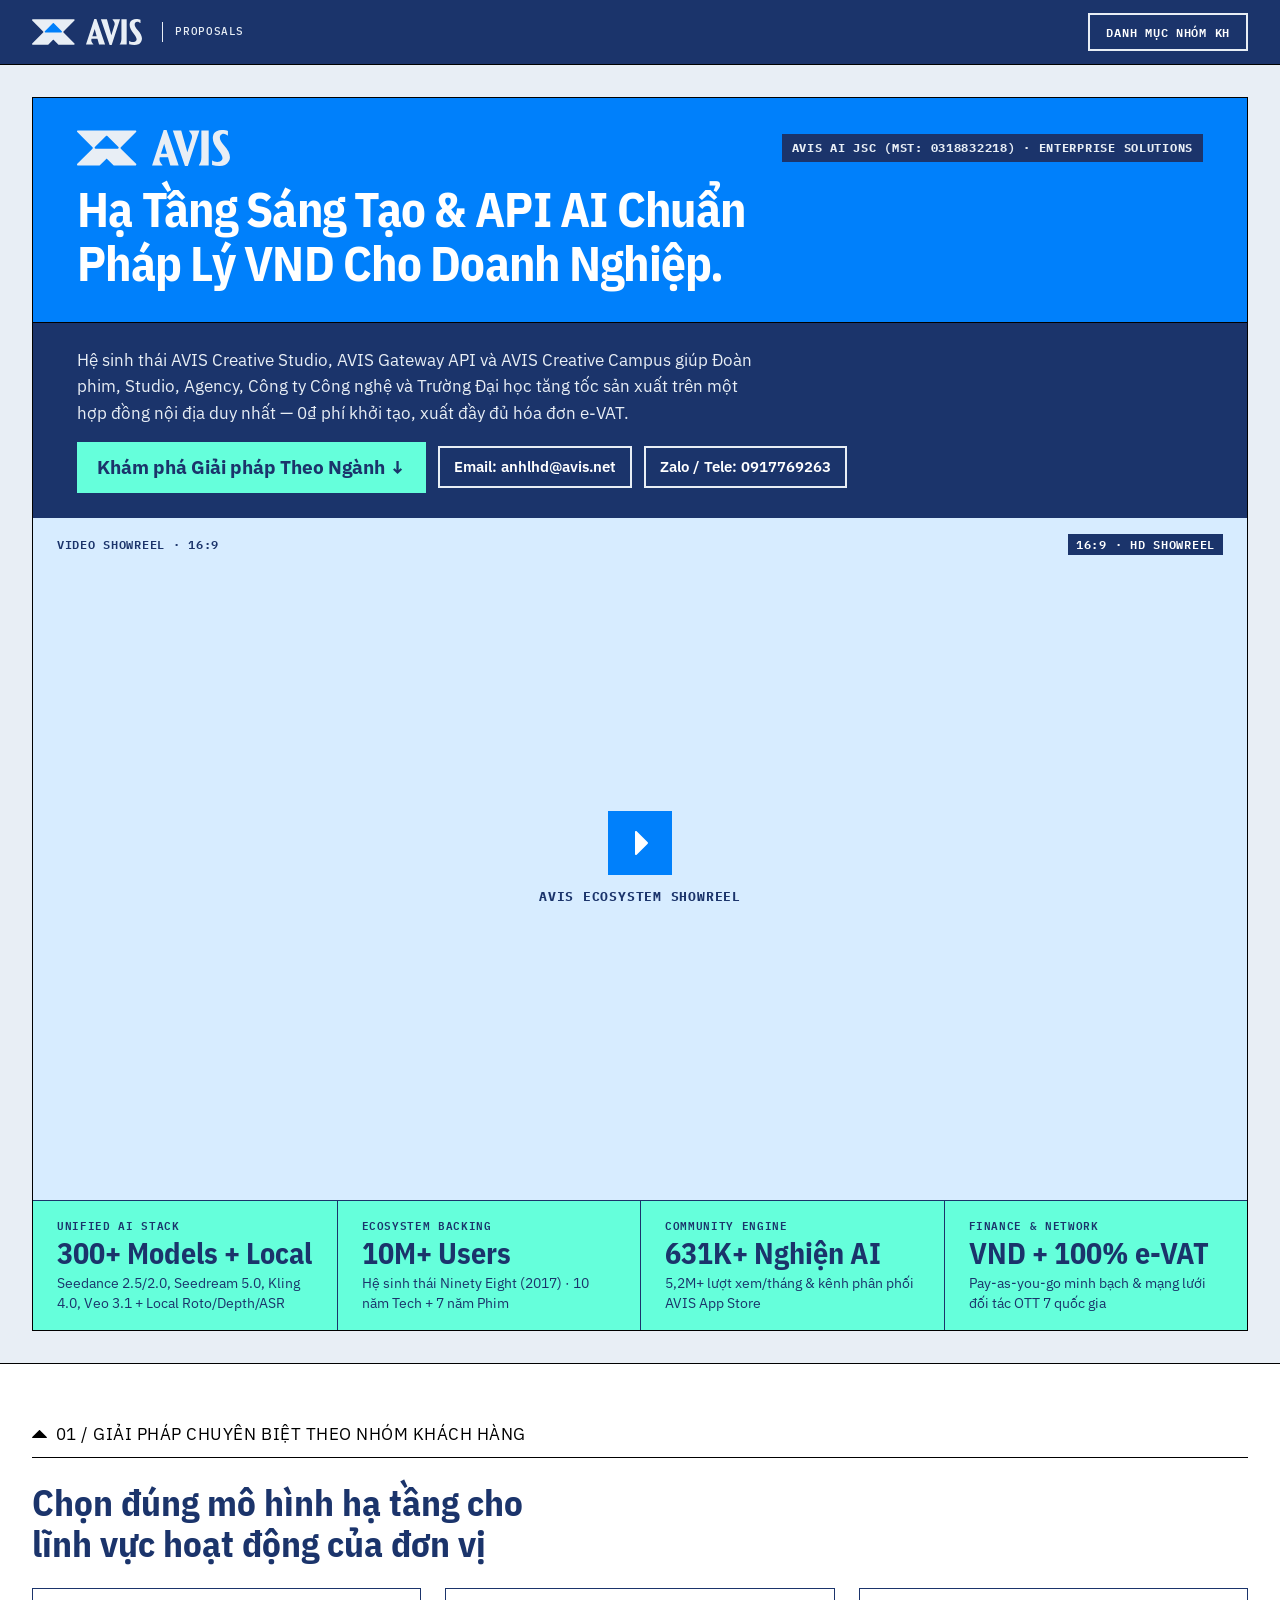
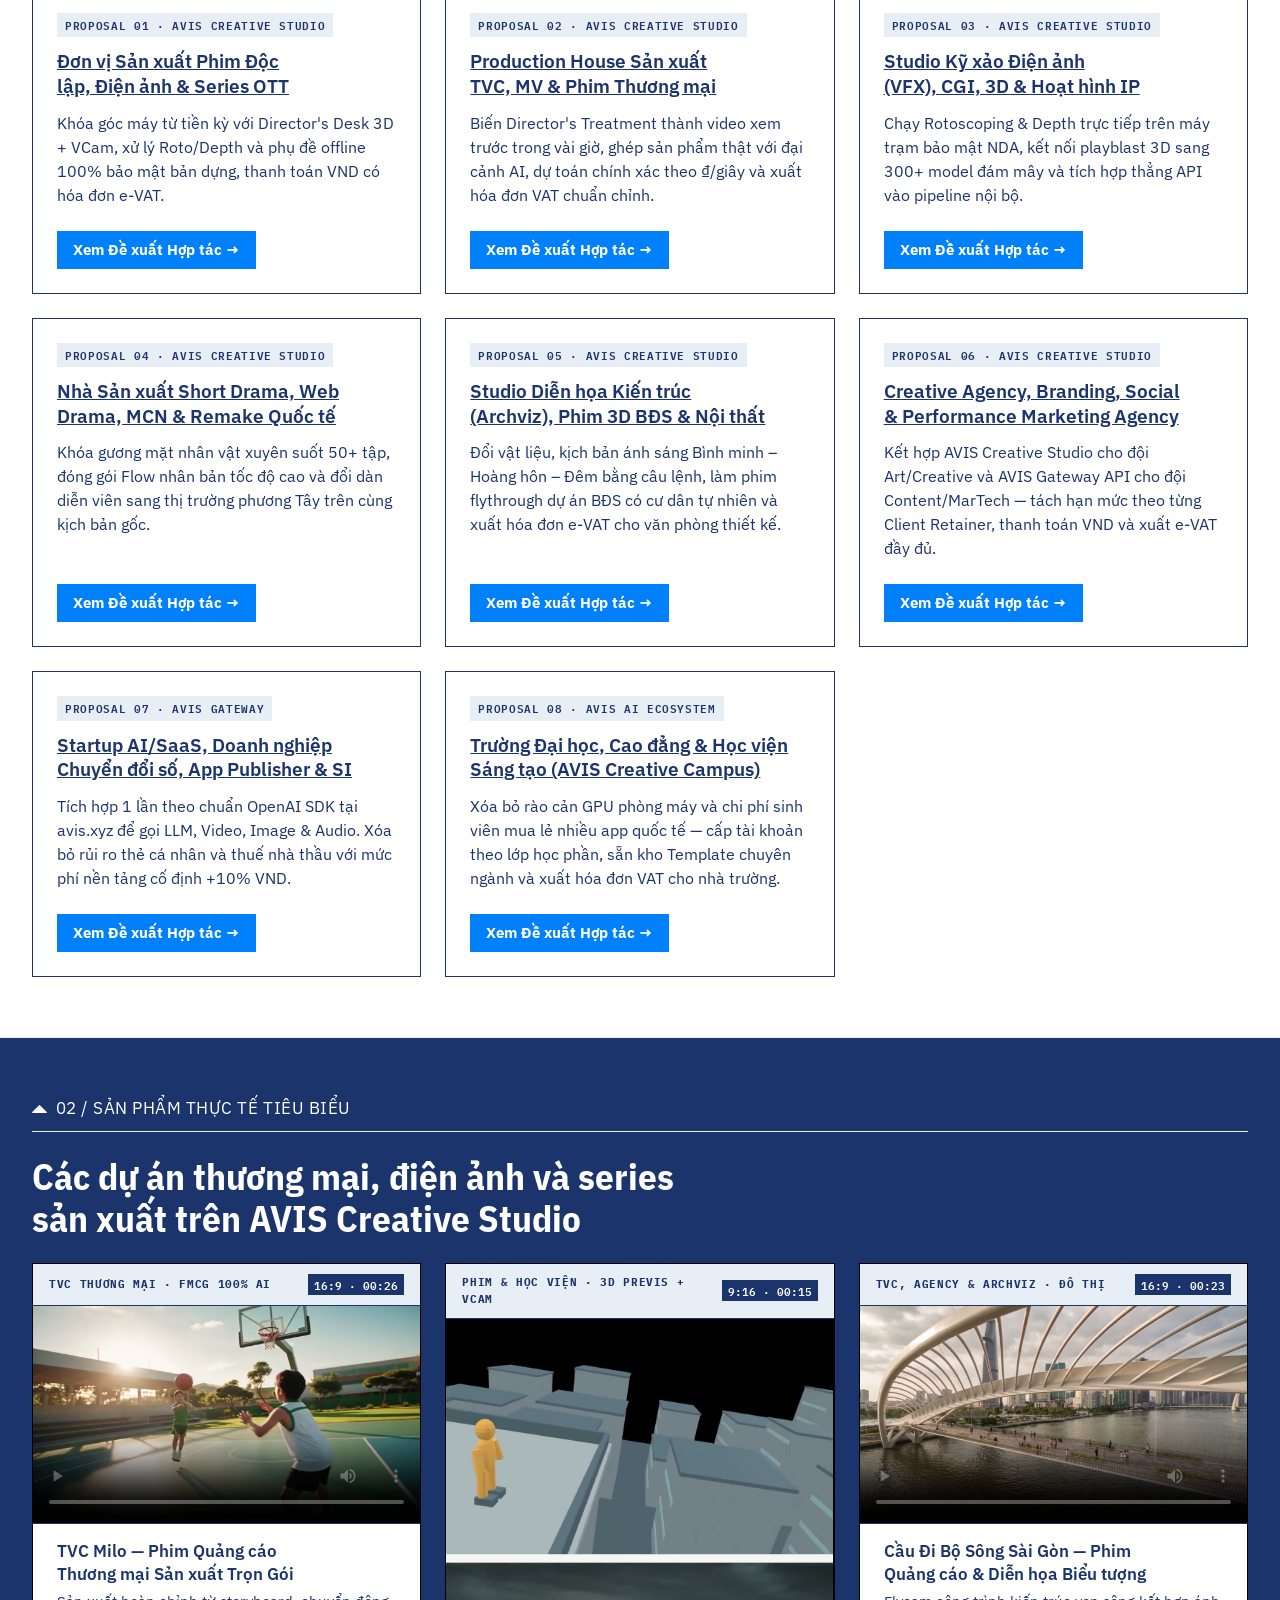
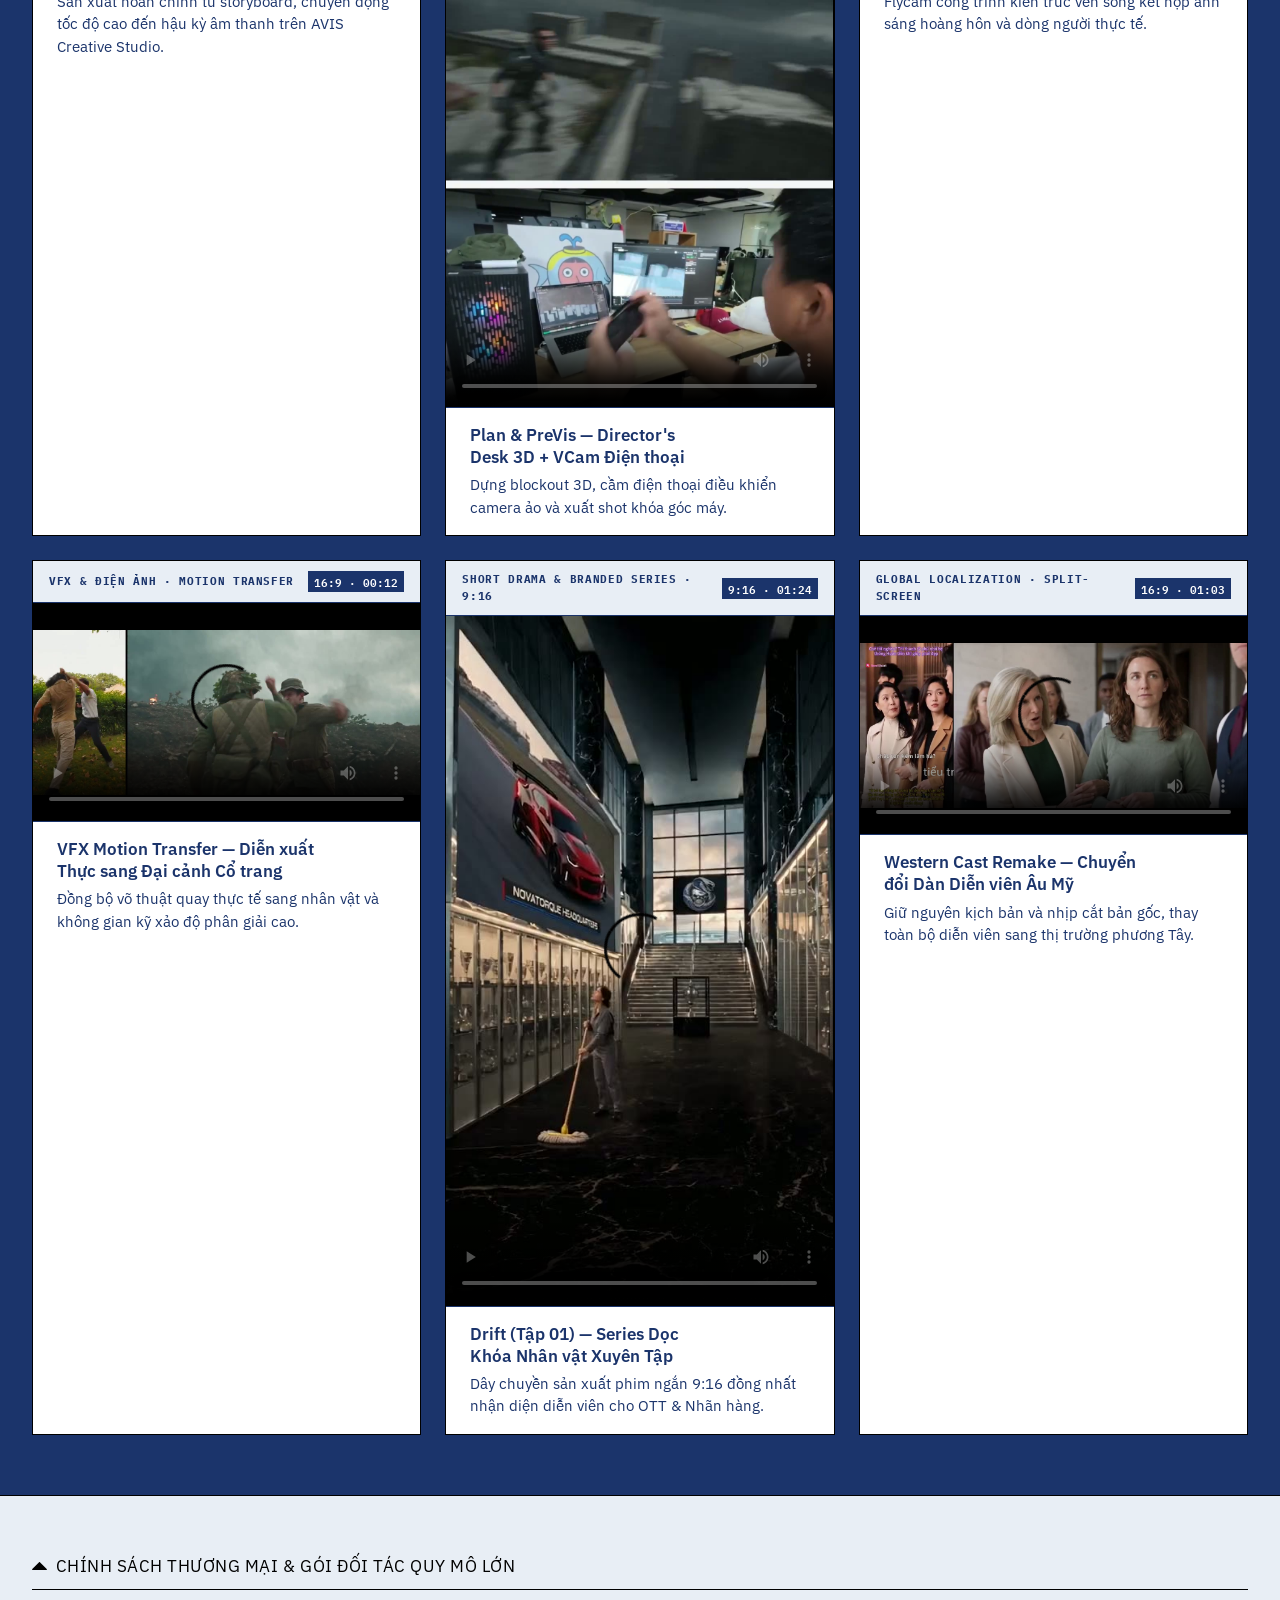
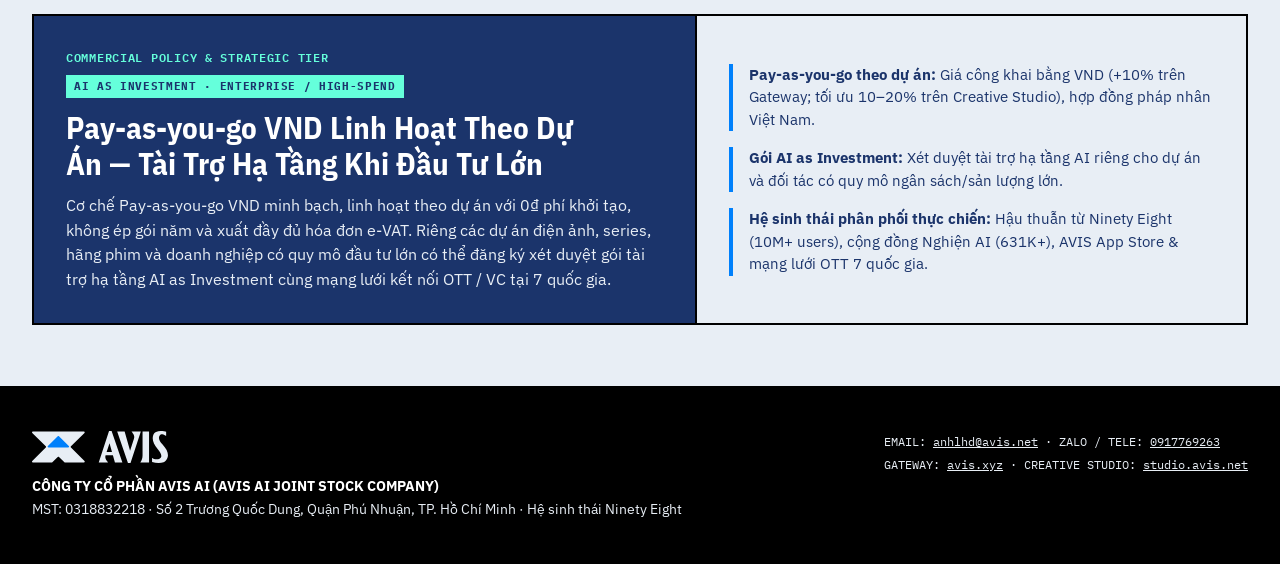
==== commit 5b8efb18: "Unify single white-blue AVIS logo, add 16:9 hero video placeholder & remove copy/print buttons" ====
--- a/index.html
+++ b/index.html
@@ -12,7 +12,7 @@
 <header class="site-header">
   <div class="header-inner">
     <a class="site-logo" href="index.html">
-      <img src="assets/brand/logo/masterbrand/avis-masterbrand-full-azure.svg" alt="AVIS" height="26">
+      <img src="assets/brand/logo/masterbrand/avis-masterbrand-full-sea-white.svg" alt="AVIS" height="26">
       <span class="site-logo-divider" aria-hidden="true"></span>
       <span class="site-logo-tag">PROPOSALS</span>
     </a>
@@ -55,6 +55,18 @@
             <a class="btn btn-outline-light" href="https://zalo.me/0917769263" target="_blank" rel="noopener">Zalo / Tele: 0917769263</a>
           </div>
         </div>
+        <div class="hero-video-placeholder" role="region" aria-label="AVIS ECOSYSTEM SHOWREEL">
+          <div class="hero-video-placeholder-meta">
+            <span>VIDEO SHOWREEL · 16:9</span>
+            <span class="hero-video-placeholder-spec">16:9 · HD SHOWREEL</span>
+          </div>
+          <div class="hero-video-placeholder-center">
+            <span class="hero-video-placeholder-play" aria-hidden="true">
+              <span class="avis-tri avis-tri--play"></span>
+            </span>
+            <span class="hero-video-placeholder-title">AVIS ECOSYSTEM SHOWREEL</span>
+          </div>
+        </div>
         <div class="credential-band">
           <div class="cred-cell">
             <span class="mono-label">UNIFIED AI STACK</span>
@@ -94,7 +106,6 @@
         <p>Khóa góc máy từ tiền kỳ với Director&#x27;s Desk 3D + VCam, xử lý Roto/Depth và phụ đề offline 100% bảo mật bản dựng, thanh toán VND có hóa đơn e-VAT.</p>
         <div class="card-footer">
           <a class="btn btn-cta-azure btn-sm" href="proposals/indie-cinema-ott.html">Xem Đề xuất Hợp tác →</a>
-          <button type="button" class="btn btn-outline-sapphire btn-xs" data-copy-url="proposals/indie-cinema-ott.html">Sao chép Link</button>
         </div>
       </article><article class="card">
         <span class="card-tag">PROPOSAL 02 · AVIS CREATIVE STUDIO</span>
@@ -102,7 +113,6 @@
         <p>Biến Director&#x27;s Treatment thành video xem trước trong vài giờ, ghép sản phẩm thật với đại cảnh AI, dự toán chính xác theo ₫/giây và xuất hóa đơn VAT chuẩn chỉnh.</p>
         <div class="card-footer">
           <a class="btn btn-cta-azure btn-sm" href="proposals/production-house-tvc.html">Xem Đề xuất Hợp tác →</a>
-          <button type="button" class="btn btn-outline-sapphire btn-xs" data-copy-url="proposals/production-house-tvc.html">Sao chép Link</button>
         </div>
       </article><article class="card">
         <span class="card-tag">PROPOSAL 03 · AVIS CREATIVE STUDIO</span>
@@ -110,7 +120,6 @@
         <p>Chạy Rotoscoping &amp; Depth trực tiếp trên máy trạm bảo mật NDA, kết nối playblast 3D sang 300+ model đám mây và tích hợp thẳng API vào pipeline nội bộ.</p>
         <div class="card-footer">
           <a class="btn btn-cta-azure btn-sm" href="proposals/vfx-cgi-animation.html">Xem Đề xuất Hợp tác →</a>
-          <button type="button" class="btn btn-outline-sapphire btn-xs" data-copy-url="proposals/vfx-cgi-animation.html">Sao chép Link</button>
         </div>
       </article><article class="card">
         <span class="card-tag">PROPOSAL 04 · AVIS CREATIVE STUDIO</span>
@@ -118,7 +127,6 @@
         <p>Khóa gương mặt nhân vật xuyên suốt 50+ tập, đóng gói Flow nhân bản tốc độ cao và đổi dàn diễn viên sang thị trường phương Tây trên cùng kịch bản gốc.</p>
         <div class="card-footer">
           <a class="btn btn-cta-azure btn-sm" href="proposals/short-drama-remake.html">Xem Đề xuất Hợp tác →</a>
-          <button type="button" class="btn btn-outline-sapphire btn-xs" data-copy-url="proposals/short-drama-remake.html">Sao chép Link</button>
         </div>
       </article><article class="card">
         <span class="card-tag">PROPOSAL 05 · AVIS CREATIVE STUDIO</span>
@@ -126,7 +134,6 @@
         <p>Đổi vật liệu, kịch bản ánh sáng Bình minh – Hoàng hôn – Đêm bằng câu lệnh, làm phim flythrough dự án BĐS có cư dân tự nhiên và xuất hóa đơn e-VAT cho văn phòng thiết kế.</p>
         <div class="card-footer">
           <a class="btn btn-cta-azure btn-sm" href="proposals/archviz-interior-design.html">Xem Đề xuất Hợp tác →</a>
-          <button type="button" class="btn btn-outline-sapphire btn-xs" data-copy-url="proposals/archviz-interior-design.html">Sao chép Link</button>
         </div>
       </article><article class="card">
         <span class="card-tag">PROPOSAL 06 · AVIS CREATIVE STUDIO</span>
@@ -134,7 +141,6 @@
         <p>Kết hợp AVIS Creative Studio cho đội Art/Creative và AVIS Gateway API cho đội Content/MarTech — tách hạn mức theo từng Client Retainer, thanh toán VND và xuất e-VAT đầy đủ.</p>
         <div class="card-footer">
           <a class="btn btn-cta-azure btn-sm" href="proposals/creative-digital-agency.html">Xem Đề xuất Hợp tác →</a>
-          <button type="button" class="btn btn-outline-sapphire btn-xs" data-copy-url="proposals/creative-digital-agency.html">Sao chép Link</button>
         </div>
       </article><article class="card">
         <span class="card-tag">PROPOSAL 07 · AVIS GATEWAY</span>
@@ -142,7 +148,6 @@
         <p>Tích hợp 1 lần theo chuẩn OpenAI SDK tại avis.xyz để gọi LLM, Video, Image &amp; Audio. Xóa bỏ rủi ro thẻ cá nhân và thuế nhà thầu với mức phí nền tảng cố định +10% VND.</p>
         <div class="card-footer">
           <a class="btn btn-cta-azure btn-sm" href="proposals/ai-saas-enterprise-gateway.html">Xem Đề xuất Hợp tác →</a>
-          <button type="button" class="btn btn-outline-sapphire btn-xs" data-copy-url="proposals/ai-saas-enterprise-gateway.html">Sao chép Link</button>
         </div>
       </article><article class="card">
         <span class="card-tag">PROPOSAL 08 · AVIS AI ECOSYSTEM</span>
@@ -150,7 +155,6 @@
         <p>Xóa bỏ rào cản GPU phòng máy và chi phí sinh viên mua lẻ nhiều app quốc tế — cấp tài khoản theo lớp học phần, sẵn kho Template chuyên ngành và xuất hóa đơn VAT cho nhà trường.</p>
         <div class="card-footer">
           <a class="btn btn-cta-azure btn-sm" href="proposals/creative-campus-academy.html">Xem Đề xuất Hợp tác →</a>
-          <button type="button" class="btn btn-outline-sapphire btn-xs" data-copy-url="proposals/creative-campus-academy.html">Sao chép Link</button>
         </div>
       </article>
       </div>
@@ -324,7 +328,7 @@
 <footer class="site-footer">
   <div class="container footer-grid">
     <div>
-      <img class="footer-logo" src="assets/brand/logo/masterbrand/avis-masterbrand-full-white.svg" alt="AVIS" height="32" loading="lazy">
+      <img class="footer-logo" src="assets/brand/logo/masterbrand/avis-masterbrand-full-sea-white.svg" alt="AVIS" height="32" loading="lazy">
       <strong>CÔNG TY CỔ PHẦN AVIS AI (AVIS AI JOINT STOCK COMPANY)</strong><br>
       MST: 0318832218 · Số 2 Trương Quốc Dung, Quận Phú Nhuận, TP. Hồ Chí Minh · Hệ sinh thái Ninety Eight
     </div>
--- a/assets/proposals.css
+++ b/assets/proposals.css
@@ -115,9 +115,11 @@
   --avis-tri-play: url("data:image/svg+xml,%3Csvg xmlns='http://www.w3.org/2000/svg' viewBox='124.831 18.97 56.86 105.165' width='56.86' height='105.165'%3E%3Cpath d='M124.831 23.27L124.831 119.838C124.831 123.655 129.451 125.574 132.153 122.872L180.437 74.588C182.109 72.9156 182.109 70.2034 180.437 68.5203L132.153 20.2361C129.451 17.5346 124.831 19.4428 124.831 23.27Z' fill='%23000'/%3E%3C/svg%3E");
 }
 
-/* 3. Sub-brand Semantic Theme Mapping (strictly honoring row matrix in design-guidelines.md) */
+/* 3. Unified AVIS Masterbrand Theme Mapping (1 single white-blue AVIS logo & palette across all pages) */
 :root,
-[data-avis-brand="masterbrand"] {
+[data-avis-brand="masterbrand"],
+[data-avis-brand="creative-studio"],
+[data-avis-brand="gateway"] {
   --brand-primary: var(--avis-azure);
   --brand-on-primary: var(--avis-white);
   --brand-hero-sub-bg: var(--avis-sapphire);
@@ -136,44 +138,6 @@
   --brand-tri-ratio: 117.5 / 63.53;
 }
 
-[data-avis-brand="creative-studio"] {
-  --brand-primary: var(--avis-azure);
-  --brand-on-primary: var(--avis-white);
-  --brand-hero-sub-bg: var(--avis-sapphire);
-  --brand-hero-sub-fg: var(--avis-sea-white);
-  --brand-band-bg: var(--avis-electric-turquoise);
-  --brand-band-fg: var(--avis-sapphire);
-  --brand-text: var(--avis-sapphire);
-  --brand-surface: var(--avis-white);
-  --brand-surface-alt: var(--avis-baby-azure);
-  --brand-surface-soft: var(--avis-baby-turquoise);
-  --brand-dark-bg: var(--avis-sapphire);
-  --brand-dark-fg: var(--avis-sea-white);
-  --brand-dark-accent: var(--avis-electric-turquoise);
-  --brand-marker-color: var(--avis-azure);
-  --brand-tri-mask: var(--avis-tri-play);
-  --brand-tri-ratio: 56.86 / 105.165;
-}
-
-[data-avis-brand="gateway"] {
-  --brand-primary: var(--avis-sapphire);
-  --brand-on-primary: var(--avis-sea-white);
-  --brand-hero-sub-bg: var(--avis-sea-white);
-  --brand-hero-sub-fg: var(--avis-sapphire);
-  --brand-band-bg: var(--avis-baby-blue);
-  --brand-band-fg: var(--avis-sapphire);
-  --brand-text: var(--avis-sapphire);
-  --brand-surface: var(--avis-white);
-  --brand-surface-alt: var(--avis-sea-white);
-  --brand-surface-soft: var(--avis-baby-azure);
-  --brand-dark-bg: var(--avis-sapphire);
-  --brand-dark-fg: var(--avis-sea-white);
-  --brand-dark-accent: var(--avis-baby-blue);
-  --brand-marker-color: var(--avis-sapphire);
-  --brand-tri-mask: var(--avis-tri-up);
-  --brand-tri-ratio: 117.5 / 63.53;
-}
-
 /* 4. Official AVIS Triangle Marker Classes */
 .avis-tri {
   display: inline-block;
@@ -269,14 +233,14 @@
 
 /* ==========================================================================
    6. Responsive Site Header & Navigation (modern-web-guidance: navbar)
-   Logo placed strictly on approved pure White (#FFFFFF) surface
+   Unified Sapphire (#1B346B) surface so the single white-blue AVIS logo renders with crisp contrast
    ========================================================================== */
 .site-header {
   position: sticky;
   inset-block-start: 0;
   z-index: 90;
-  background: var(--avis-white);
-  color: var(--avis-sapphire);
+  background: var(--avis-sapphire);
+  color: var(--avis-sea-white);
   border-block-end: 1px solid var(--avis-black);
 }
 
@@ -325,7 +289,7 @@
 .site-logo-divider {
   inline-size: 1px;
   block-size: 1.25rem;
-  background: var(--avis-sapphire);
+  background: var(--avis-sea-white);
   margin-inline-start: var(--avis-space-2);
 }
 
@@ -335,7 +299,7 @@
   font-weight: 500;
   letter-spacing: 0.06em;
   text-transform: uppercase;
-  color: var(--avis-sapphire);
+  color: var(--avis-sea-white);
 }
 
 .site-nav {
@@ -351,9 +315,9 @@
   gap: var(--avis-space-2);
   padding: 0.625rem 1rem;
   border-radius: var(--avis-radius);
-  border: 2px solid var(--avis-sapphire);
-  background: var(--avis-white);
-  color: var(--avis-sapphire);
+  border: 2px solid var(--avis-sea-white);
+  background: var(--avis-sapphire);
+  color: var(--avis-white);
   font-family: var(--avis-font-mono);
   font-size: 0.75rem;
   font-weight: 600;
@@ -361,6 +325,11 @@
   letter-spacing: 0.06em;
   text-transform: uppercase;
   cursor: pointer;
+}
+
+.menu-button:hover {
+  background: var(--avis-azure);
+  border-color: var(--avis-azure);
 }
 
 .site-menu {
@@ -377,9 +346,9 @@
   margin-block-start: 0.25rem;
   padding: var(--avis-space-3);
   overflow: auto;
-  background: var(--avis-white);
-  color: var(--avis-sapphire);
-  border: 2px solid var(--avis-sapphire);
+  background: var(--avis-sapphire);
+  color: var(--avis-sea-white);
+  border: 2px solid var(--avis-black);
   border-radius: var(--avis-radius);
 }
 
@@ -402,18 +371,19 @@
   line-height: 1.3;
   letter-spacing: 0.04em;
   text-transform: uppercase;
-  color: var(--avis-sapphire);
+  color: var(--avis-sea-white);
   position: relative;
 }
 
 .site-menu a:hover {
-  background: var(--avis-sea-white);
+  background: var(--avis-azure);
+  color: var(--avis-white);
 }
 
 /* WCAG 1.4.1: current page indicated by shape (3px solid bottom bar) + high-contrast fill */
 .site-menu a[aria-current="page"] {
-  background: var(--avis-sapphire);
-  color: var(--avis-white);
+  background: var(--avis-white);
+  color: var(--avis-sapphire);
   font-weight: 700;
 }
 
@@ -511,12 +481,6 @@
   padding: 0.375rem 0.625rem;
   background: var(--avis-sapphire);
   color: var(--avis-sea-white);
-}
-
-[data-avis-brand="gateway"] .hero-kicker {
-  background: var(--avis-azure);
-  color: var(--avis-white);
-  font-size: 0.875rem;
 }
 
 /* Fluid clamp with rem min/max (3.125 / 2.125 = 1.47x <= 2.5x for WCAG 1.4.4 200% zoom) */
@@ -748,6 +712,82 @@
   font-weight: 600;
 }
 
+/* Hero 16:9 Video Placeholder Frame (modeled directly on .media in layout-06-media-frame-studio.html) */
+.hero-video-placeholder {
+  position: relative;
+  inline-size: 100%;
+  aspect-ratio: 16 / 9;
+  background: var(--avis-baby-azure);
+  color: var(--avis-sapphire);
+  border-block-start: 1px solid var(--avis-sapphire);
+  display: grid;
+  place-items: center;
+  padding: var(--avis-space-6);
+  overflow: clip;
+}
+
+@media (width < 40rem) {
+  .hero-video-placeholder {
+    padding: var(--avis-space-4);
+  }
+}
+
+.hero-video-placeholder-meta {
+  position: absolute;
+  inset-block-start: var(--avis-space-4);
+  inset-inline: var(--avis-space-5);
+  display: flex;
+  align-items: safe center;
+  justify-content: space-between;
+  flex-wrap: wrap;
+  gap: var(--avis-space-2);
+  font-family: var(--avis-font-mono);
+  font-size: 0.75rem;
+  font-weight: 600;
+  line-height: 1.3;
+  letter-spacing: 0.06em;
+  text-transform: uppercase;
+  color: var(--avis-sapphire);
+}
+
+.hero-video-placeholder-spec {
+  padding: 0.1875rem 0.5rem;
+  background: var(--avis-sapphire);
+  color: var(--avis-white);
+}
+
+.hero-video-placeholder-center {
+  display: flex;
+  flex-direction: column;
+  align-items: center;
+  gap: var(--avis-space-3);
+  text-align: center;
+}
+
+.hero-video-placeholder-play {
+  inline-size: 4rem;
+  block-size: 4rem;
+  background: var(--avis-azure);
+  color: var(--avis-white);
+  display: grid;
+  place-items: center;
+}
+
+.hero-video-placeholder-play .avis-tri {
+  block-size: 1.5rem;
+  inline-size: auto;
+  margin-inline-start: 0.1875rem;
+}
+
+.hero-video-placeholder-title {
+  font-family: var(--avis-font-mono);
+  font-size: 0.8125rem;
+  font-weight: 700;
+  letter-spacing: 0.06em;
+  text-transform: uppercase;
+  color: var(--avis-sapphire);
+}
+
 /* Flush Credential Stat Band (modeled directly on .cap in layout-06-media-frame-studio.html) */
 .credential-band {
   background: var(--brand-band-bg);
@@ -978,11 +1018,6 @@
   background: var(--brand-marker-color);
   -webkit-mask: var(--brand-tri-mask) center / contain no-repeat;
   mask: var(--brand-tri-mask) center / contain no-repeat;
-}
-
-[data-avis-brand="creative-studio"] .avis-list li::before {
-  inline-size: 0.5rem;
-  inset-block-start: 0.35em;
 }
 
 /* ==========================================================================
@@ -1302,11 +1337,6 @@
   color: var(--avis-sapphire);
 }
 
-[data-avis-brand="gateway"] .optional-badge {
-  background: var(--avis-azure);
-  color: var(--avis-white);
-}
-
 .ott-main h3 {
   margin: 0 0 var(--avis-space-3);
   font-family: var(--avis-font-display);
@@ -1652,6 +1682,7 @@
   .btn,
   .card,
   .video-figure,
+  .hero-video-placeholder,
   .ott-panel,
   .tabpanel-card,
   .site-menu,
@@ -1671,6 +1702,7 @@
 @media print {
   .site-header,
   .hero-actions,
+  .hero-video-placeholder,
   .video-stage,
   .filter-bar {
     display: none !important;
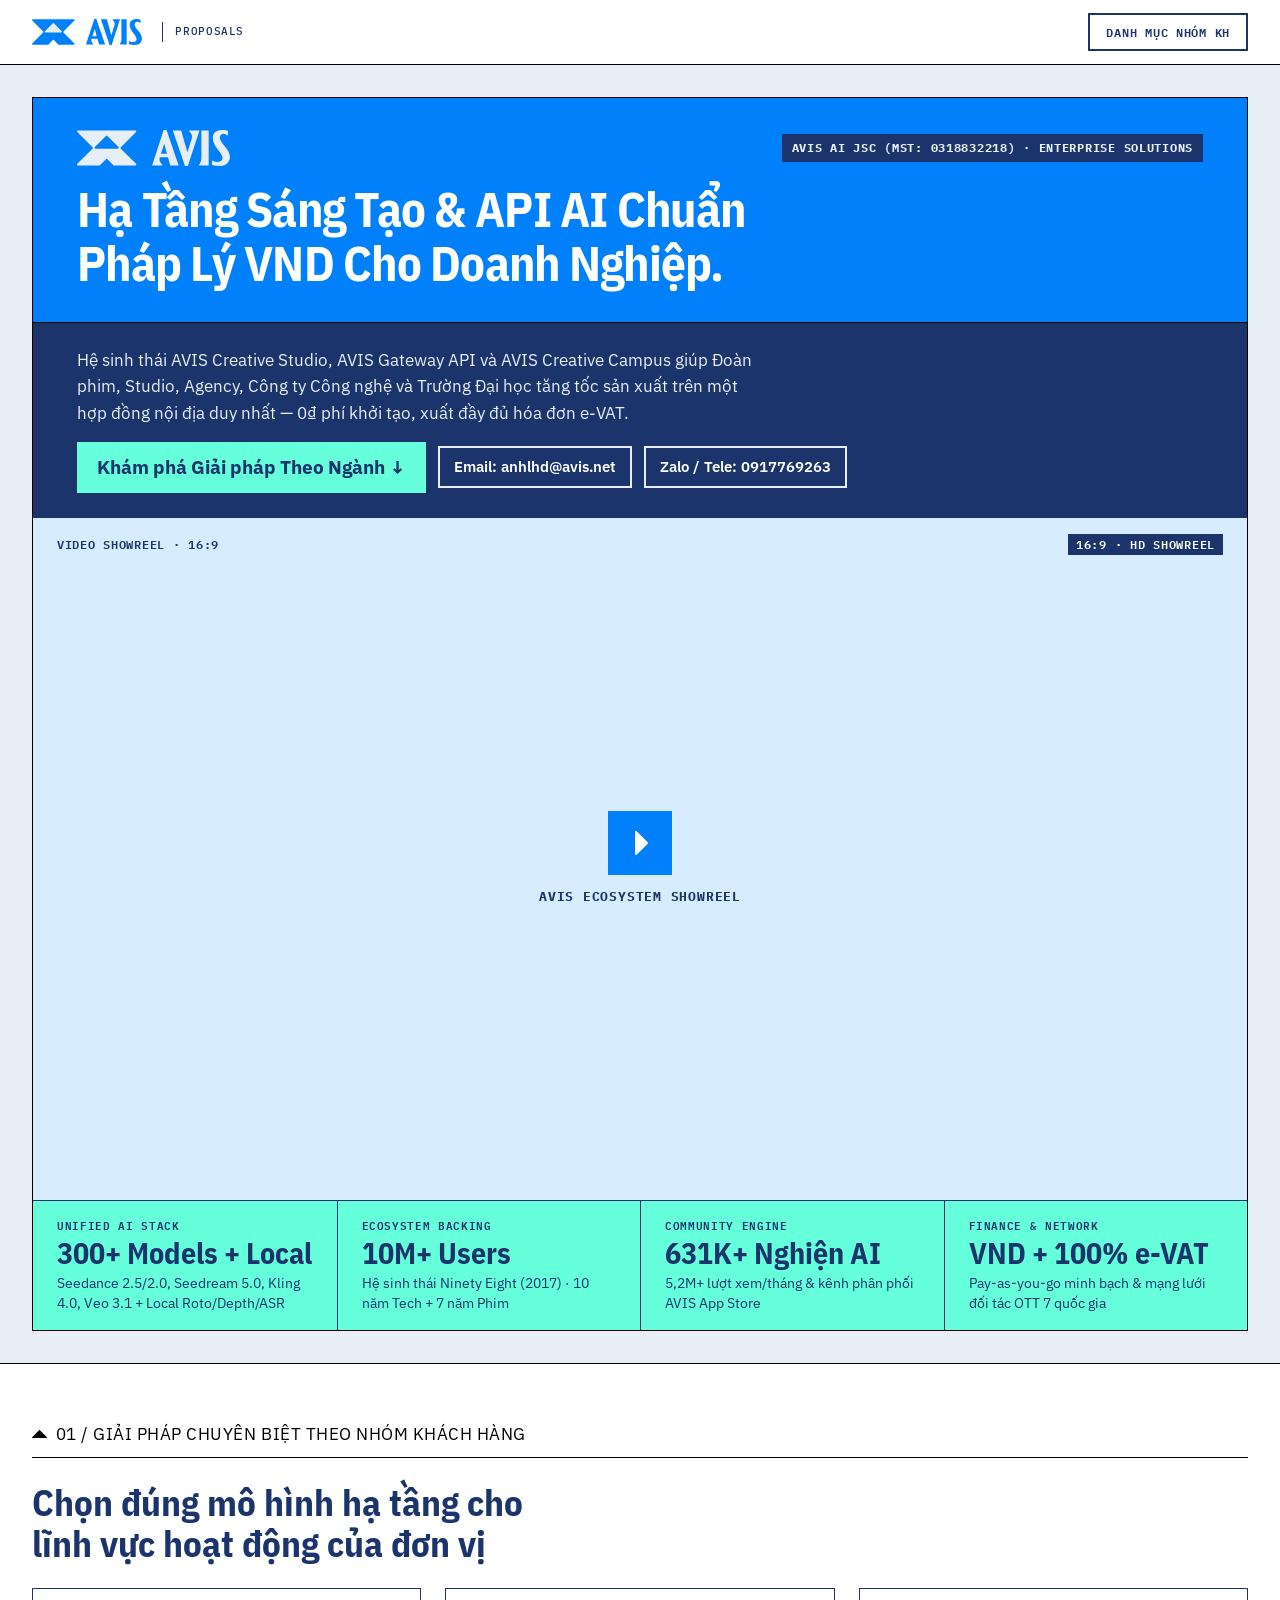
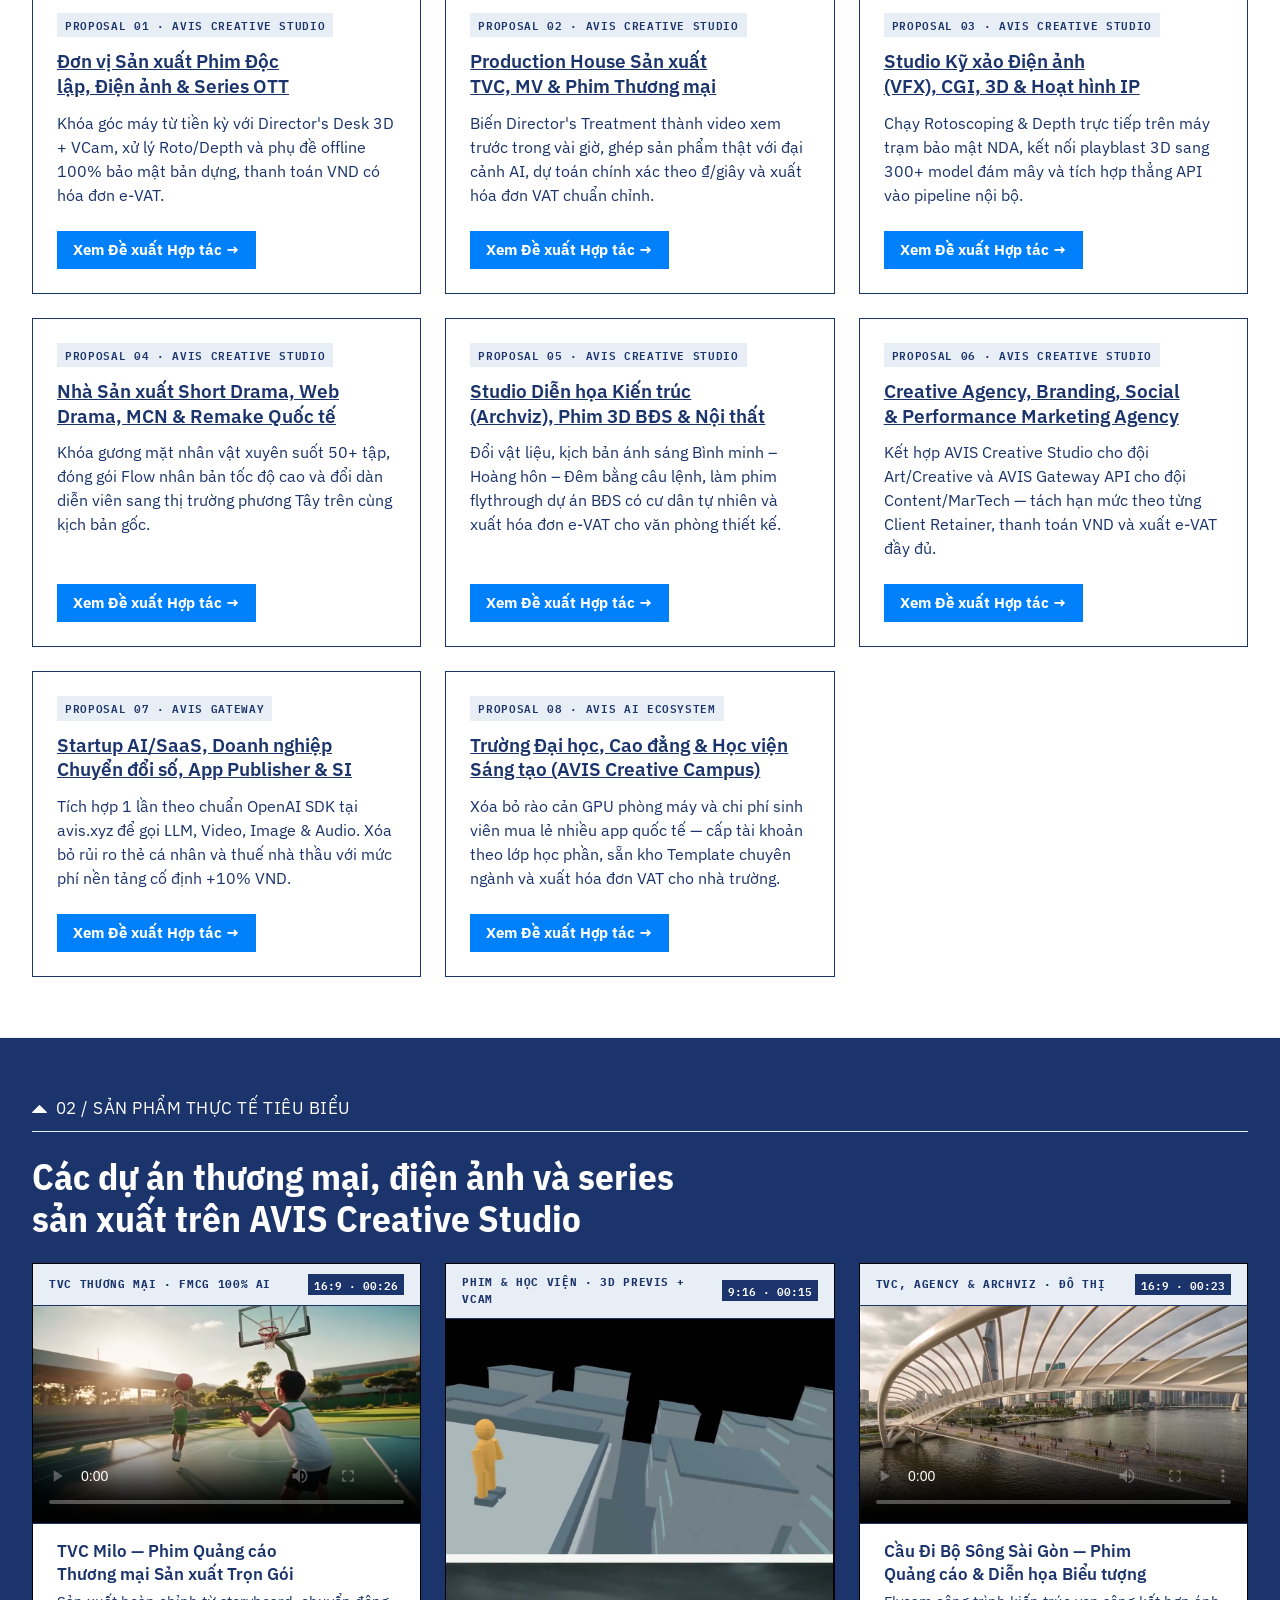
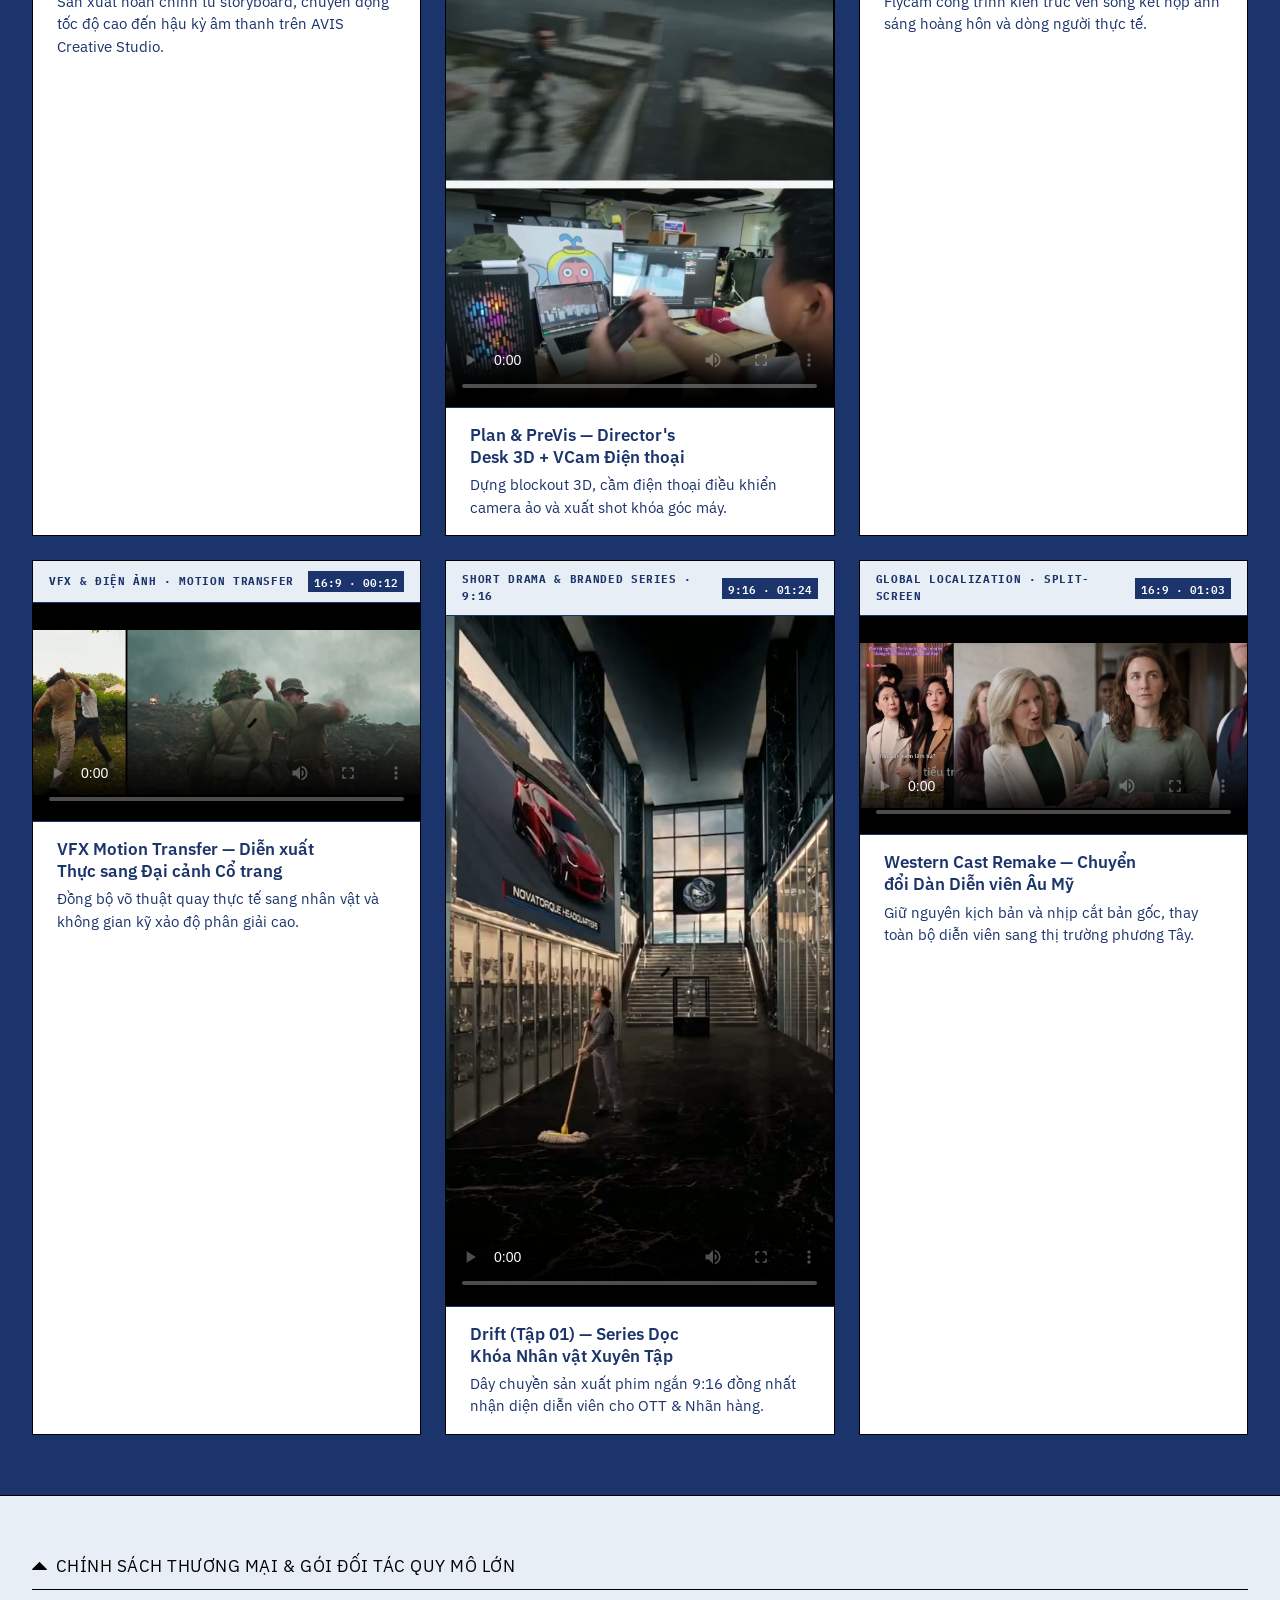
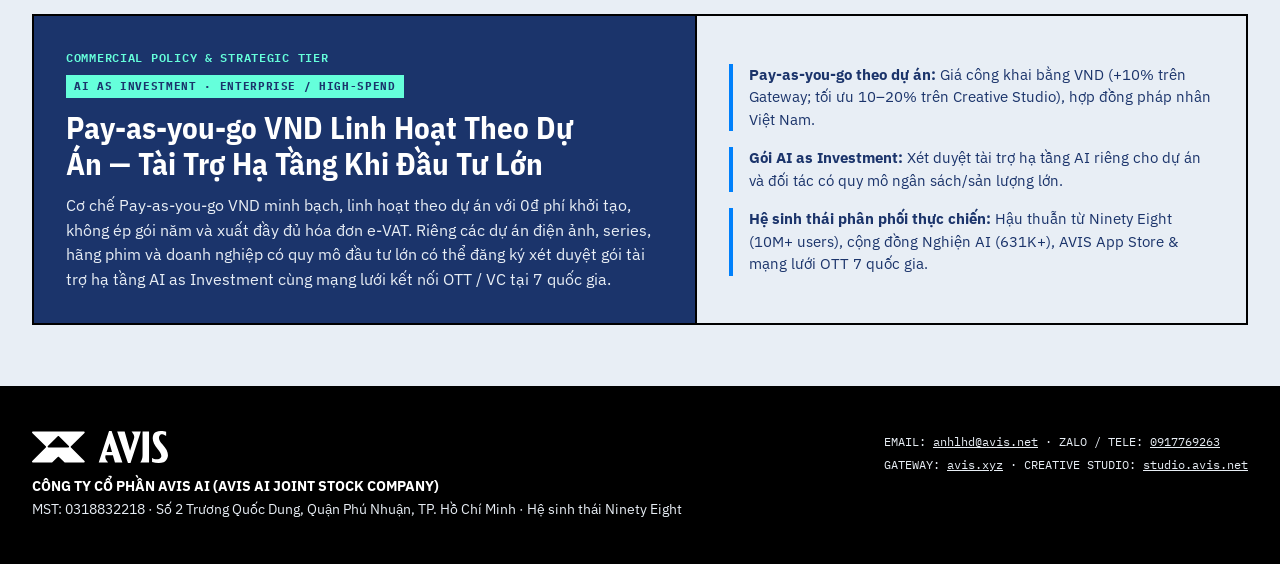
==== commit 8d675d3d: "Use Azure blue AVIS logo on top navbar with white background" ====
--- a/index.html
+++ b/index.html
@@ -12,7 +12,7 @@
 <header class="site-header">
   <div class="header-inner">
     <a class="site-logo" href="index.html">
-      <img src="assets/brand/logo/masterbrand/avis-masterbrand-full-sea-white.svg" alt="AVIS" height="26">
+      <img src="assets/brand/logo/masterbrand/avis-masterbrand-full-azure.svg" alt="AVIS" height="26">
       <span class="site-logo-divider" aria-hidden="true"></span>
       <span class="site-logo-tag">PROPOSALS</span>
     </a>
@@ -328,7 +328,7 @@
 <footer class="site-footer">
   <div class="container footer-grid">
     <div>
-      <img class="footer-logo" src="assets/brand/logo/masterbrand/avis-masterbrand-full-sea-white.svg" alt="AVIS" height="32" loading="lazy">
+      <img class="footer-logo" src="assets/brand/logo/masterbrand/avis-masterbrand-full-white.svg" alt="AVIS" height="32" loading="lazy">
       <strong>CÔNG TY CỔ PHẦN AVIS AI (AVIS AI JOINT STOCK COMPANY)</strong><br>
       MST: 0318832218 · Số 2 Trương Quốc Dung, Quận Phú Nhuận, TP. Hồ Chí Minh · Hệ sinh thái Ninety Eight
     </div>
--- a/assets/proposals.css
+++ b/assets/proposals.css
@@ -233,14 +233,14 @@
 
 /* ==========================================================================
    6. Responsive Site Header & Navigation (modern-web-guidance: navbar)
-   Unified Sapphire (#1B346B) surface so the single white-blue AVIS logo renders with crisp contrast
+   Clean White (#FFFFFF) navbar surface with Azure blue logo and Sapphire text
    ========================================================================== */
 .site-header {
   position: sticky;
   inset-block-start: 0;
   z-index: 90;
-  background: var(--avis-sapphire);
-  color: var(--avis-sea-white);
+  background: var(--avis-white);
+  color: var(--avis-sapphire);
   border-block-end: 1px solid var(--avis-black);
 }
 
@@ -289,7 +289,7 @@
 .site-logo-divider {
   inline-size: 1px;
   block-size: 1.25rem;
-  background: var(--avis-sea-white);
+  background: var(--avis-sapphire);
   margin-inline-start: var(--avis-space-2);
 }
 
@@ -299,7 +299,7 @@
   font-weight: 500;
   letter-spacing: 0.06em;
   text-transform: uppercase;
-  color: var(--avis-sea-white);
+  color: var(--avis-sapphire);
 }
 
 .site-nav {
@@ -315,9 +315,9 @@
   gap: var(--avis-space-2);
   padding: 0.625rem 1rem;
   border-radius: var(--avis-radius);
-  border: 2px solid var(--avis-sea-white);
-  background: var(--avis-sapphire);
-  color: var(--avis-white);
+  border: 2px solid var(--avis-sapphire);
+  background: var(--avis-white);
+  color: var(--avis-sapphire);
   font-family: var(--avis-font-mono);
   font-size: 0.75rem;
   font-weight: 600;
@@ -329,6 +329,7 @@
 
 .menu-button:hover {
   background: var(--avis-azure);
+  color: var(--avis-white);
   border-color: var(--avis-azure);
 }
 
@@ -346,9 +347,9 @@
   margin-block-start: 0.25rem;
   padding: var(--avis-space-3);
   overflow: auto;
-  background: var(--avis-sapphire);
-  color: var(--avis-sea-white);
-  border: 2px solid var(--avis-black);
+  background: var(--avis-white);
+  color: var(--avis-sapphire);
+  border: 2px solid var(--avis-sapphire);
   border-radius: var(--avis-radius);
 }
 
@@ -371,19 +372,18 @@
   line-height: 1.3;
   letter-spacing: 0.04em;
   text-transform: uppercase;
-  color: var(--avis-sea-white);
+  color: var(--avis-sapphire);
   position: relative;
 }
 
 .site-menu a:hover {
-  background: var(--avis-azure);
-  color: var(--avis-white);
+  background: var(--avis-sea-white);
 }
 
 /* WCAG 1.4.1: current page indicated by shape (3px solid bottom bar) + high-contrast fill */
 .site-menu a[aria-current="page"] {
-  background: var(--avis-white);
-  color: var(--avis-sapphire);
+  background: var(--avis-sapphire);
+  color: var(--avis-white);
   font-weight: 700;
 }
 
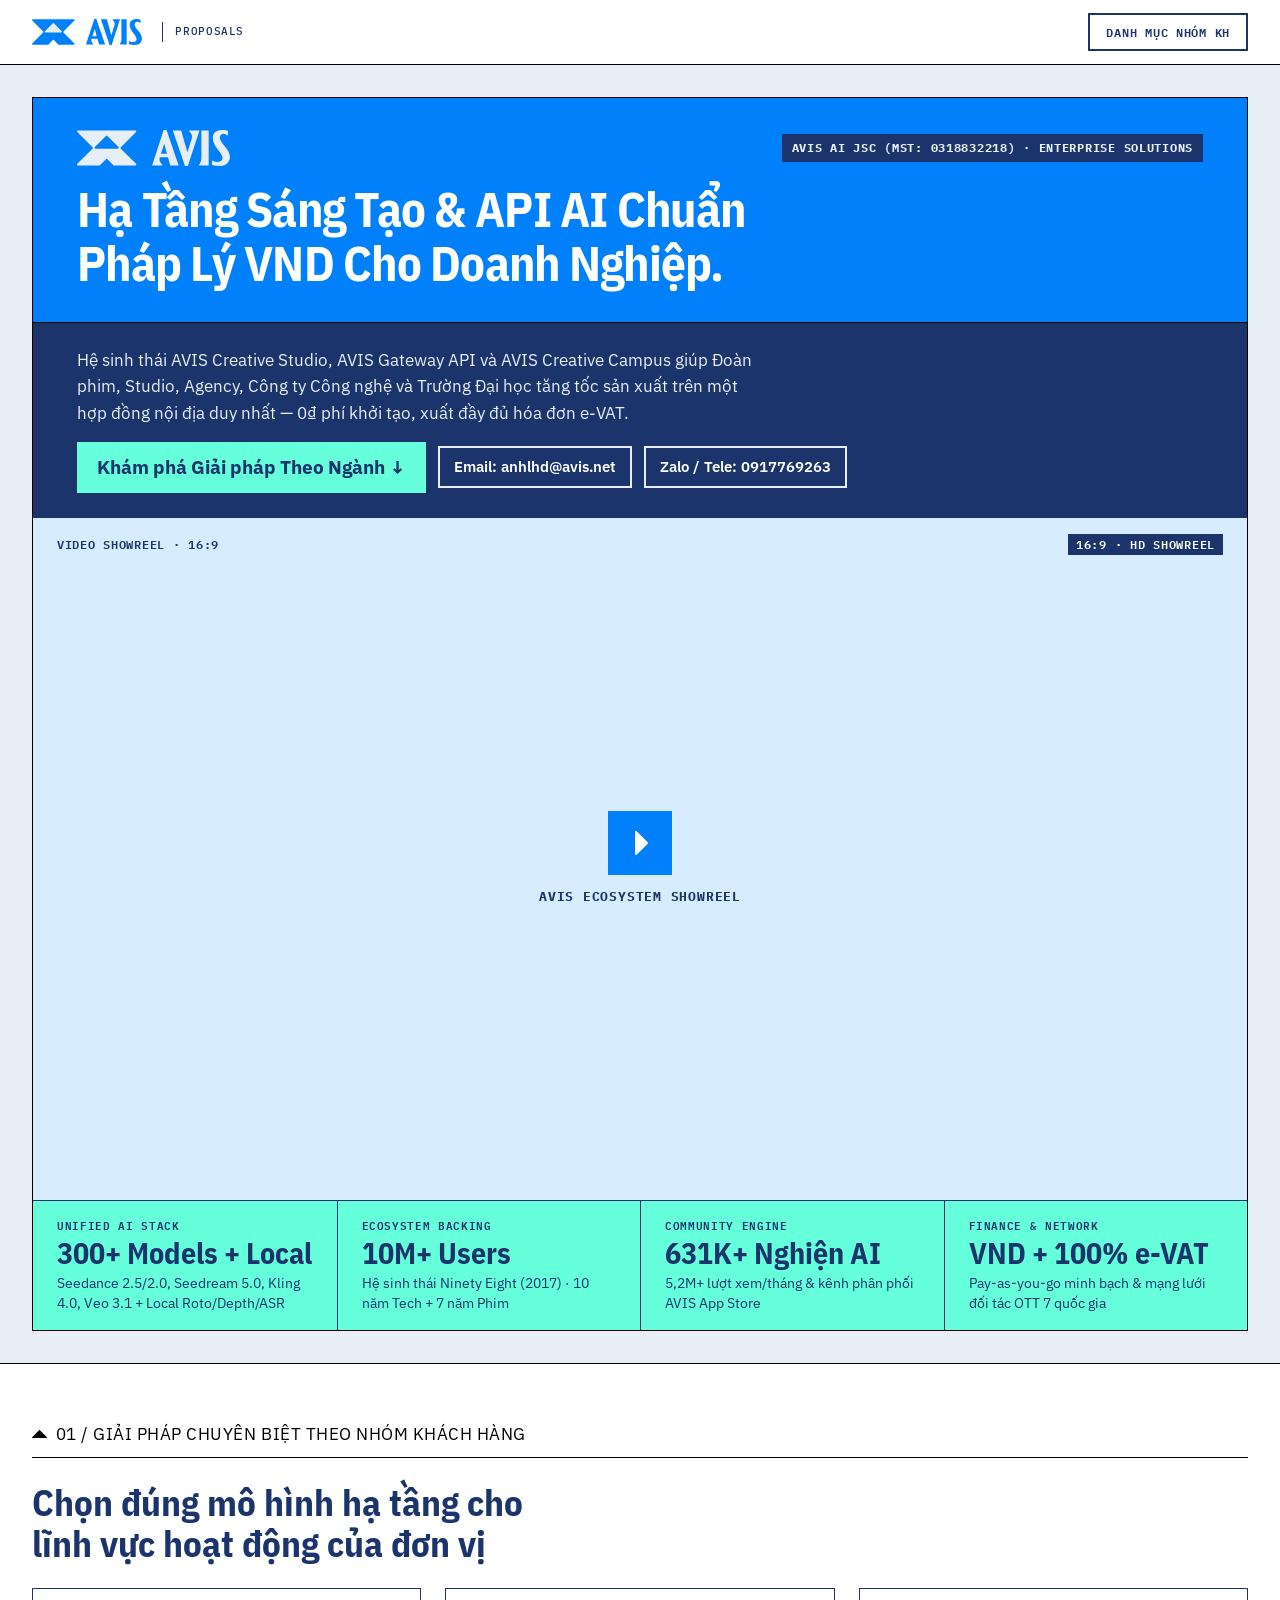
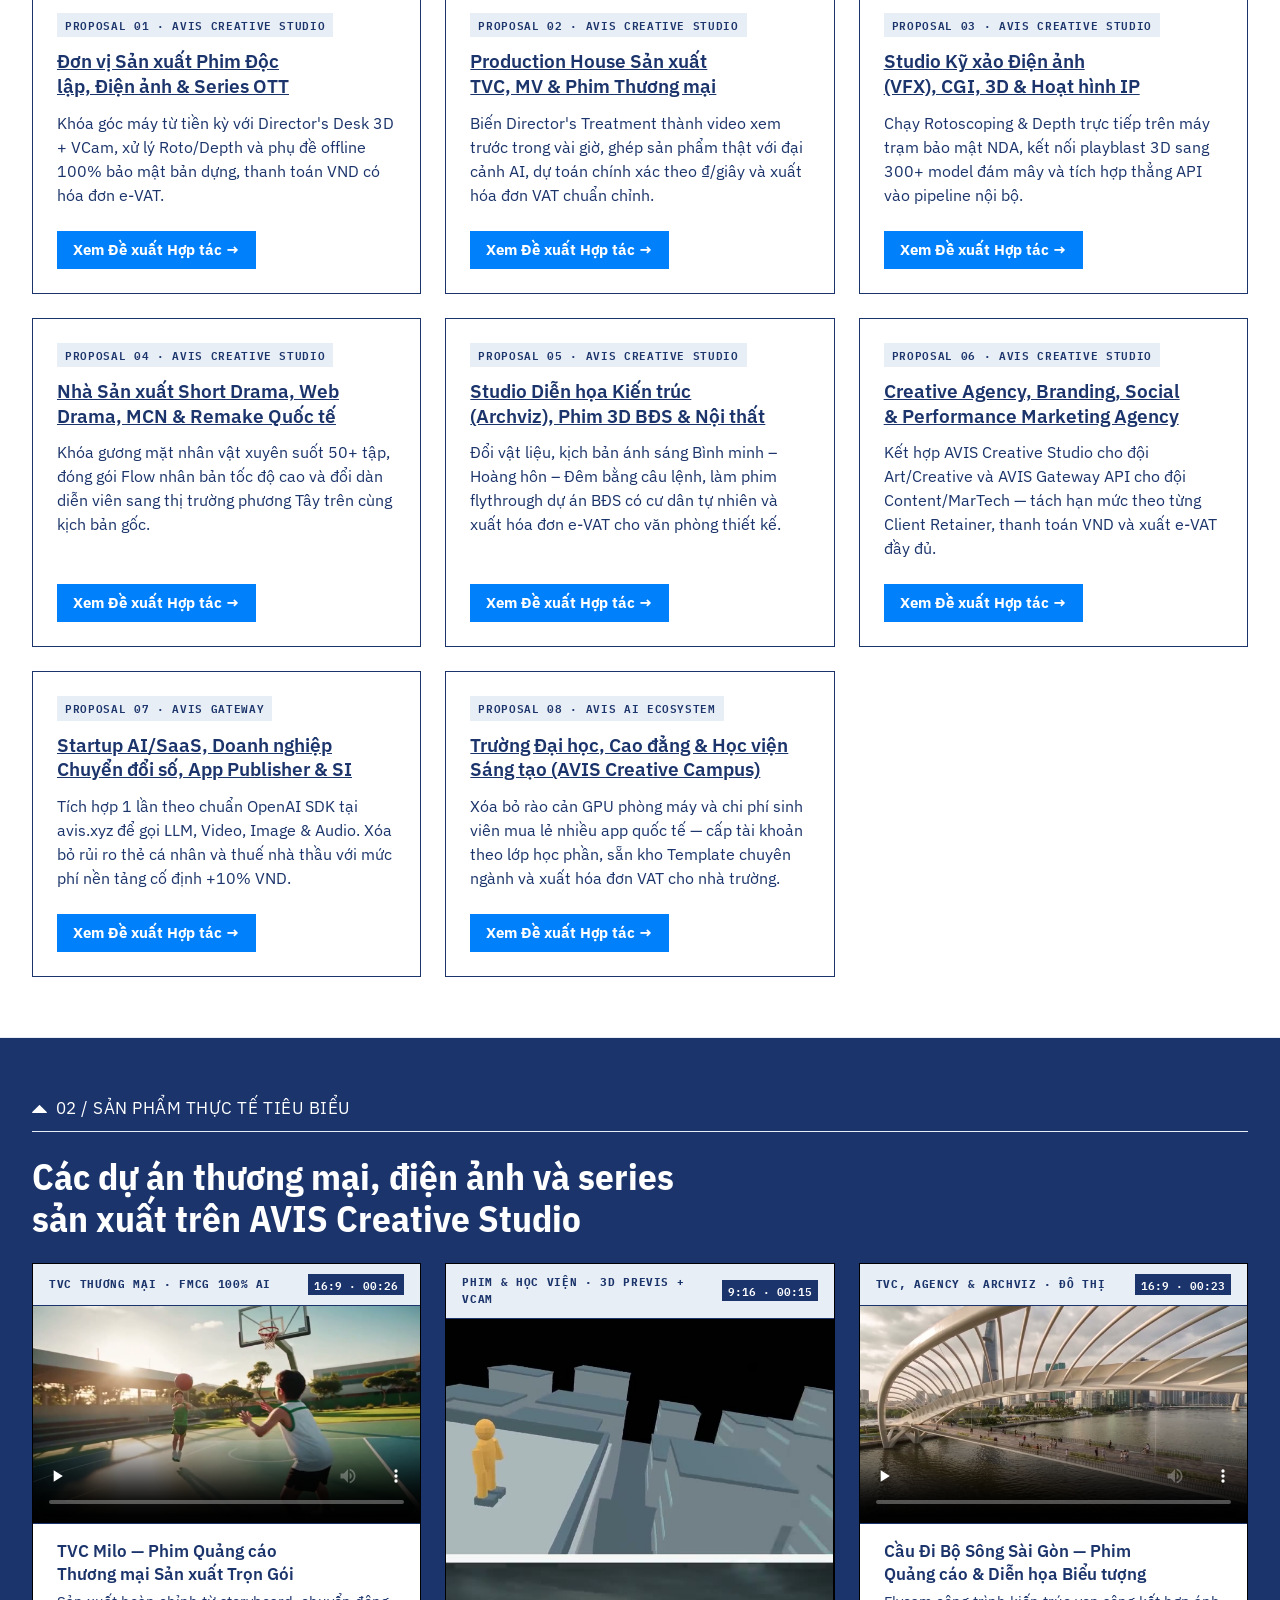
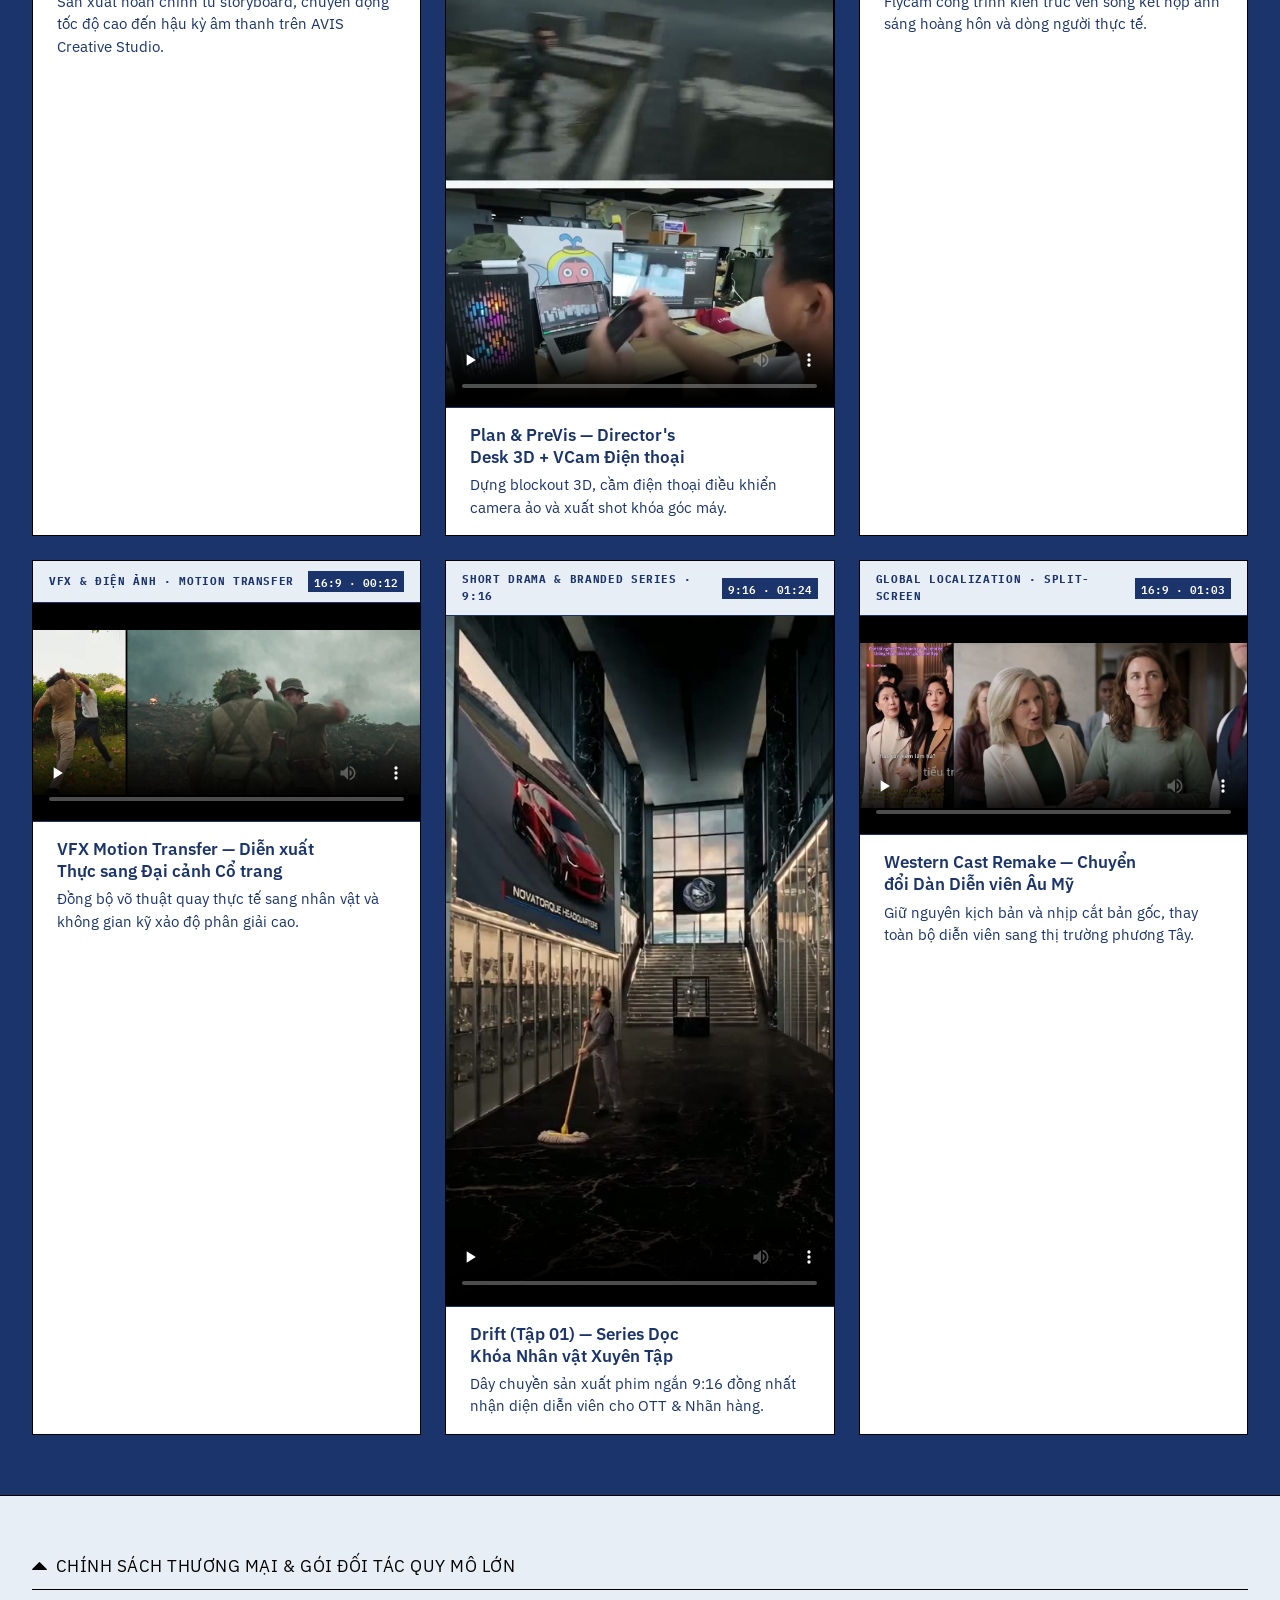
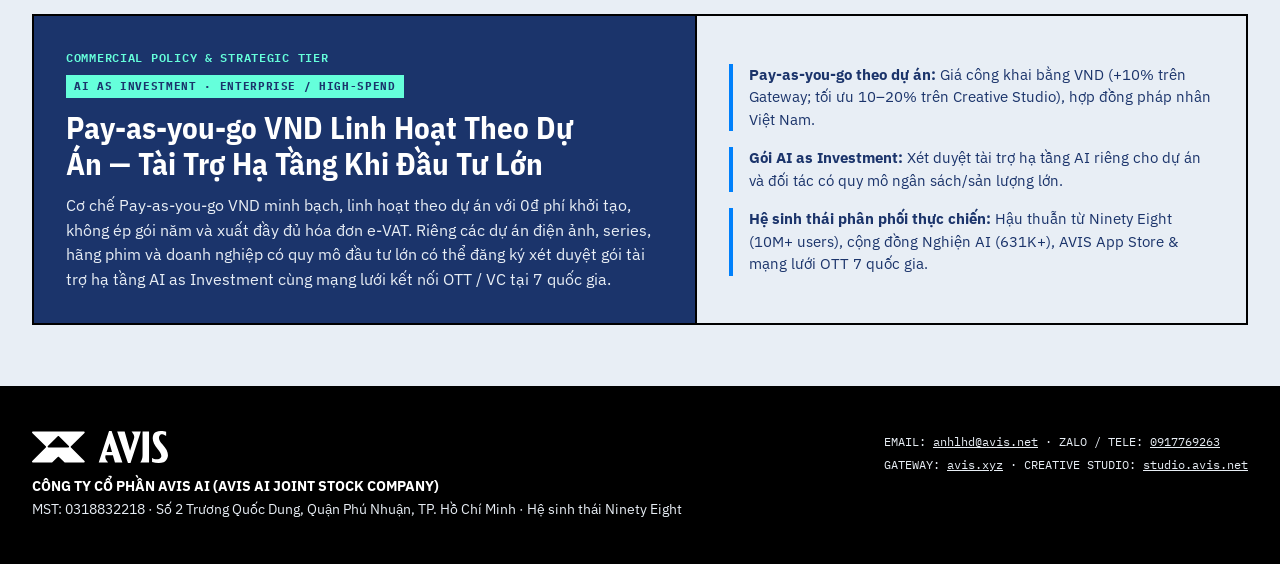
==== commit b4c0977e: "Fix video playback across Safari/Chrome & trim videos >2m down to 02:00" ====
--- a/index.html
+++ b/index.html
@@ -182,6 +182,7 @@
             width="1280"
             height="720"
             poster="media/posters/trungchi-milo.jpg"
+            src="media/videos/trungchi-milo.mp4"
           >
             <source src="media/videos/trungchi-milo.mp4" type="video/mp4">
           </video>
@@ -201,9 +202,10 @@
             loading="lazy"
             preload="none"
             playsinline
-            width="1080"
-            height="1920"
+            width="720"
+            height="1280"
             poster="media/posters/dragon-previs-vcam.jpg"
+            src="media/videos/dragon-previs-vcam.mp4"
           >
             <source src="media/videos/dragon-previs-vcam.mp4" type="video/mp4">
           </video>
@@ -226,6 +228,7 @@
             width="1280"
             height="720"
             poster="media/posters/tvc-cau-di-bo.jpg"
+            src="media/videos/tvc-cau-di-bo.mp4"
           >
             <source src="media/videos/tvc-cau-di-bo.mp4" type="video/mp4">
           </video>
@@ -248,6 +251,7 @@
             width="1280"
             height="544"
             poster="media/posters/vfx-motion.jpg"
+            src="media/videos/vfx-motion.mp4"
           >
             <source src="media/videos/vfx-motion.mp4" type="video/mp4">
           </video>
@@ -270,6 +274,7 @@
             width="480"
             height="854"
             poster="media/posters/drift-ep01.jpg"
+            src="media/videos/drift-ep01.mp4"
           >
             <source src="media/videos/drift-ep01.mp4" type="video/mp4">
           </video>
@@ -292,6 +297,7 @@
             width="1280"
             height="546"
             poster="media/posters/remake-western-cast.jpg"
+            src="media/videos/remake-western-cast.mp4"
           >
             <source src="media/videos/remake-western-cast.mp4" type="video/mp4">
           </video>
